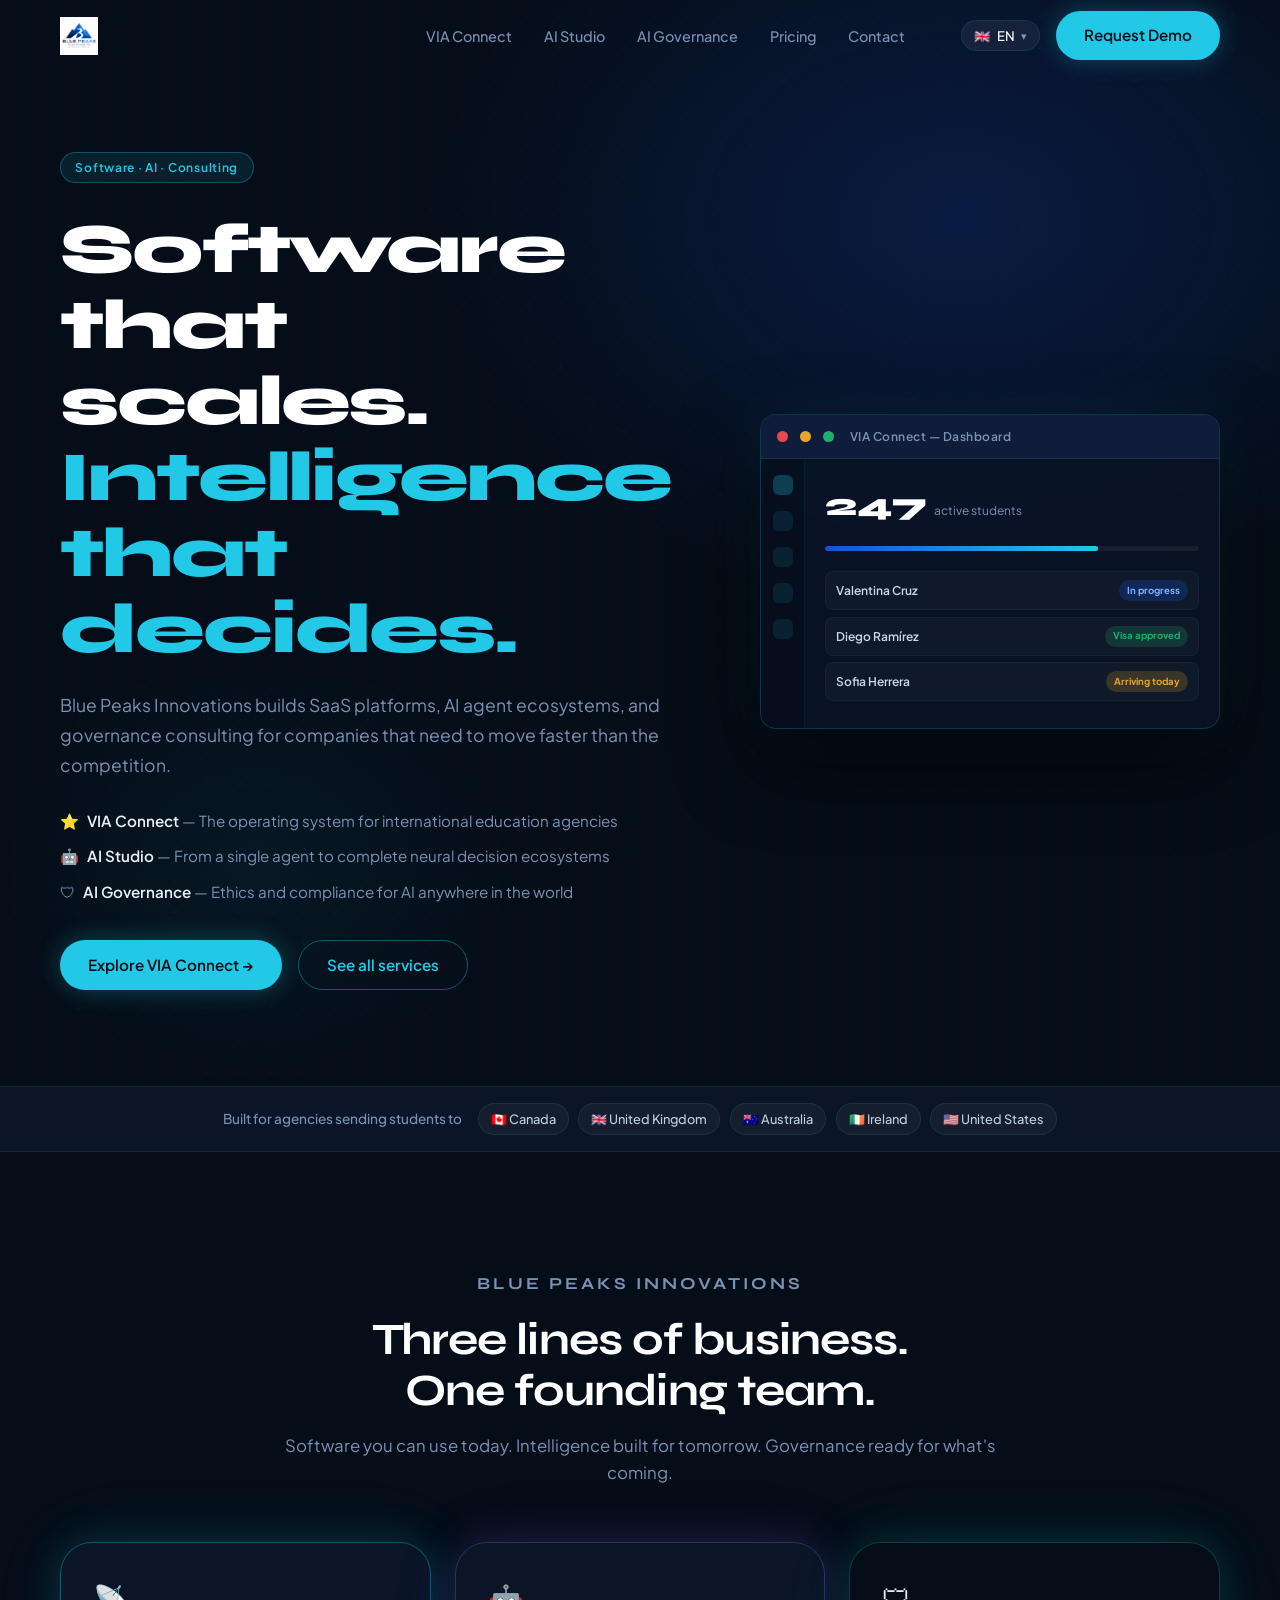
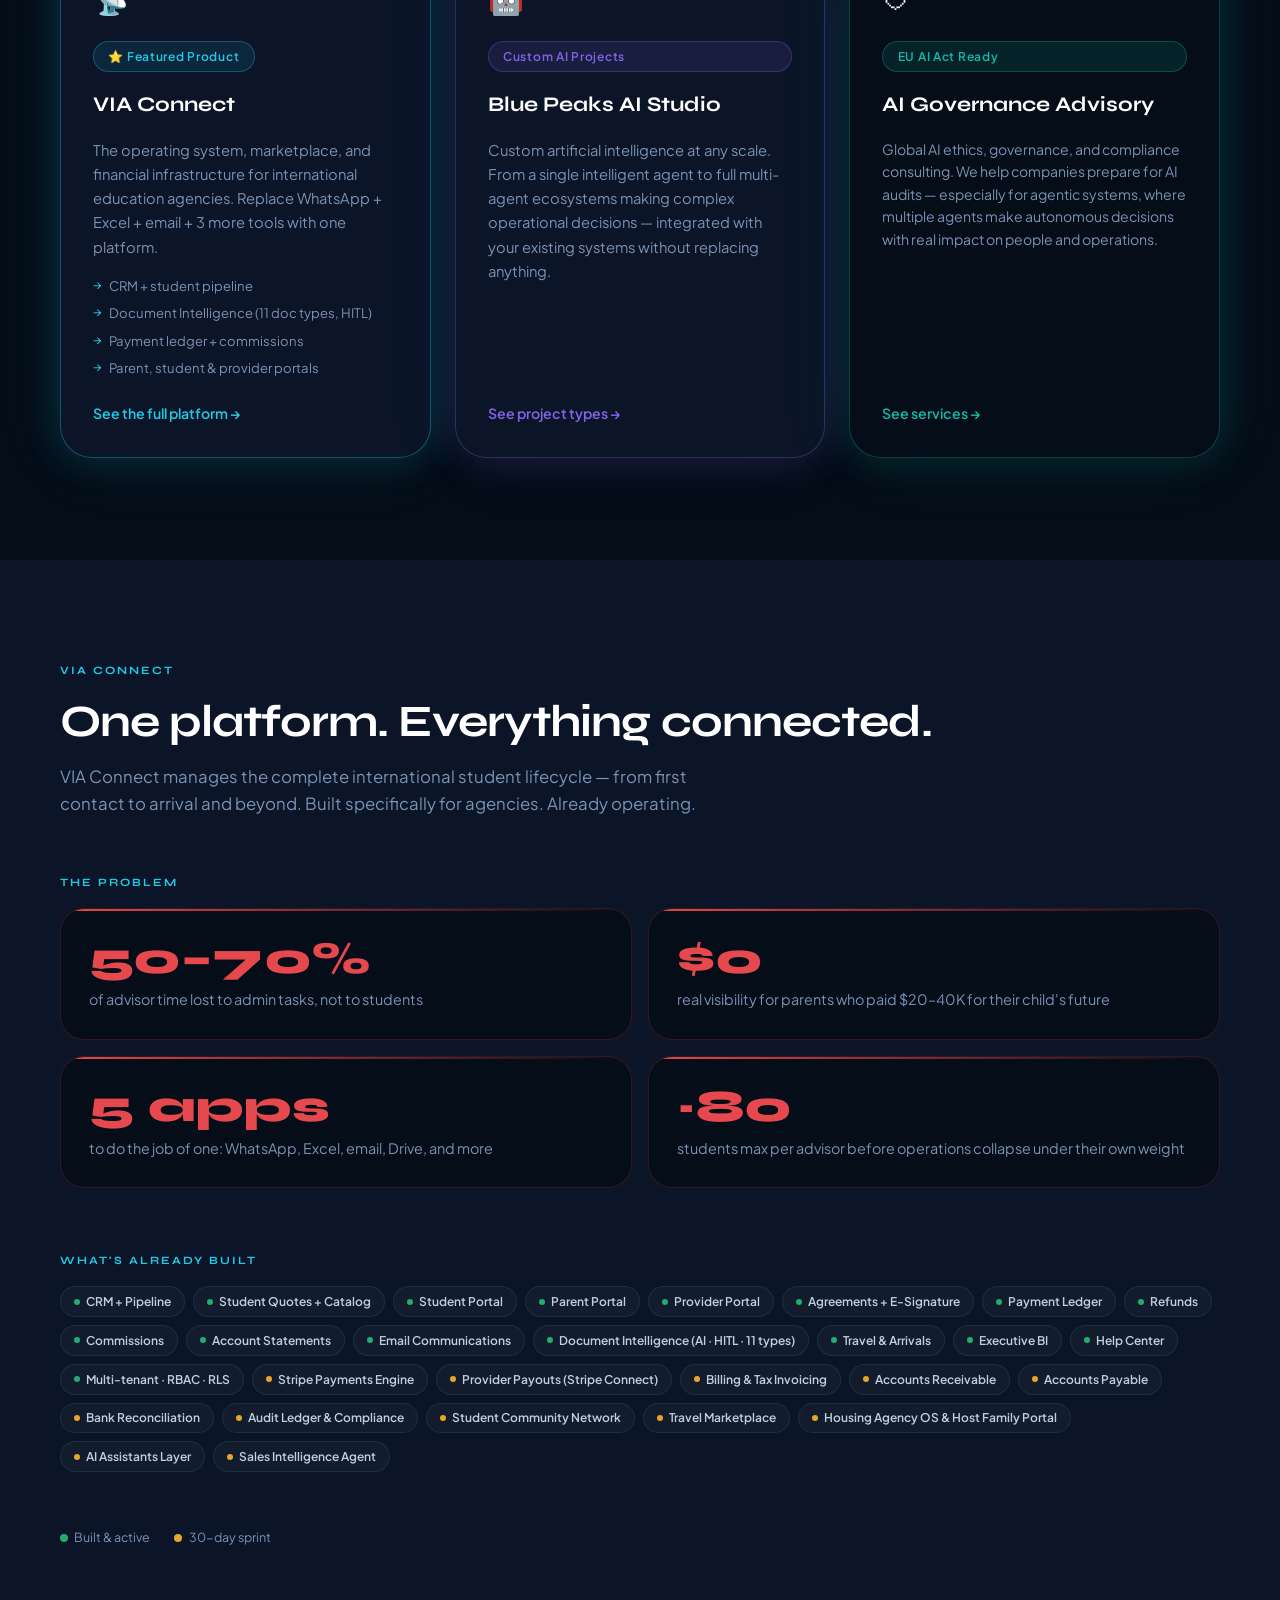
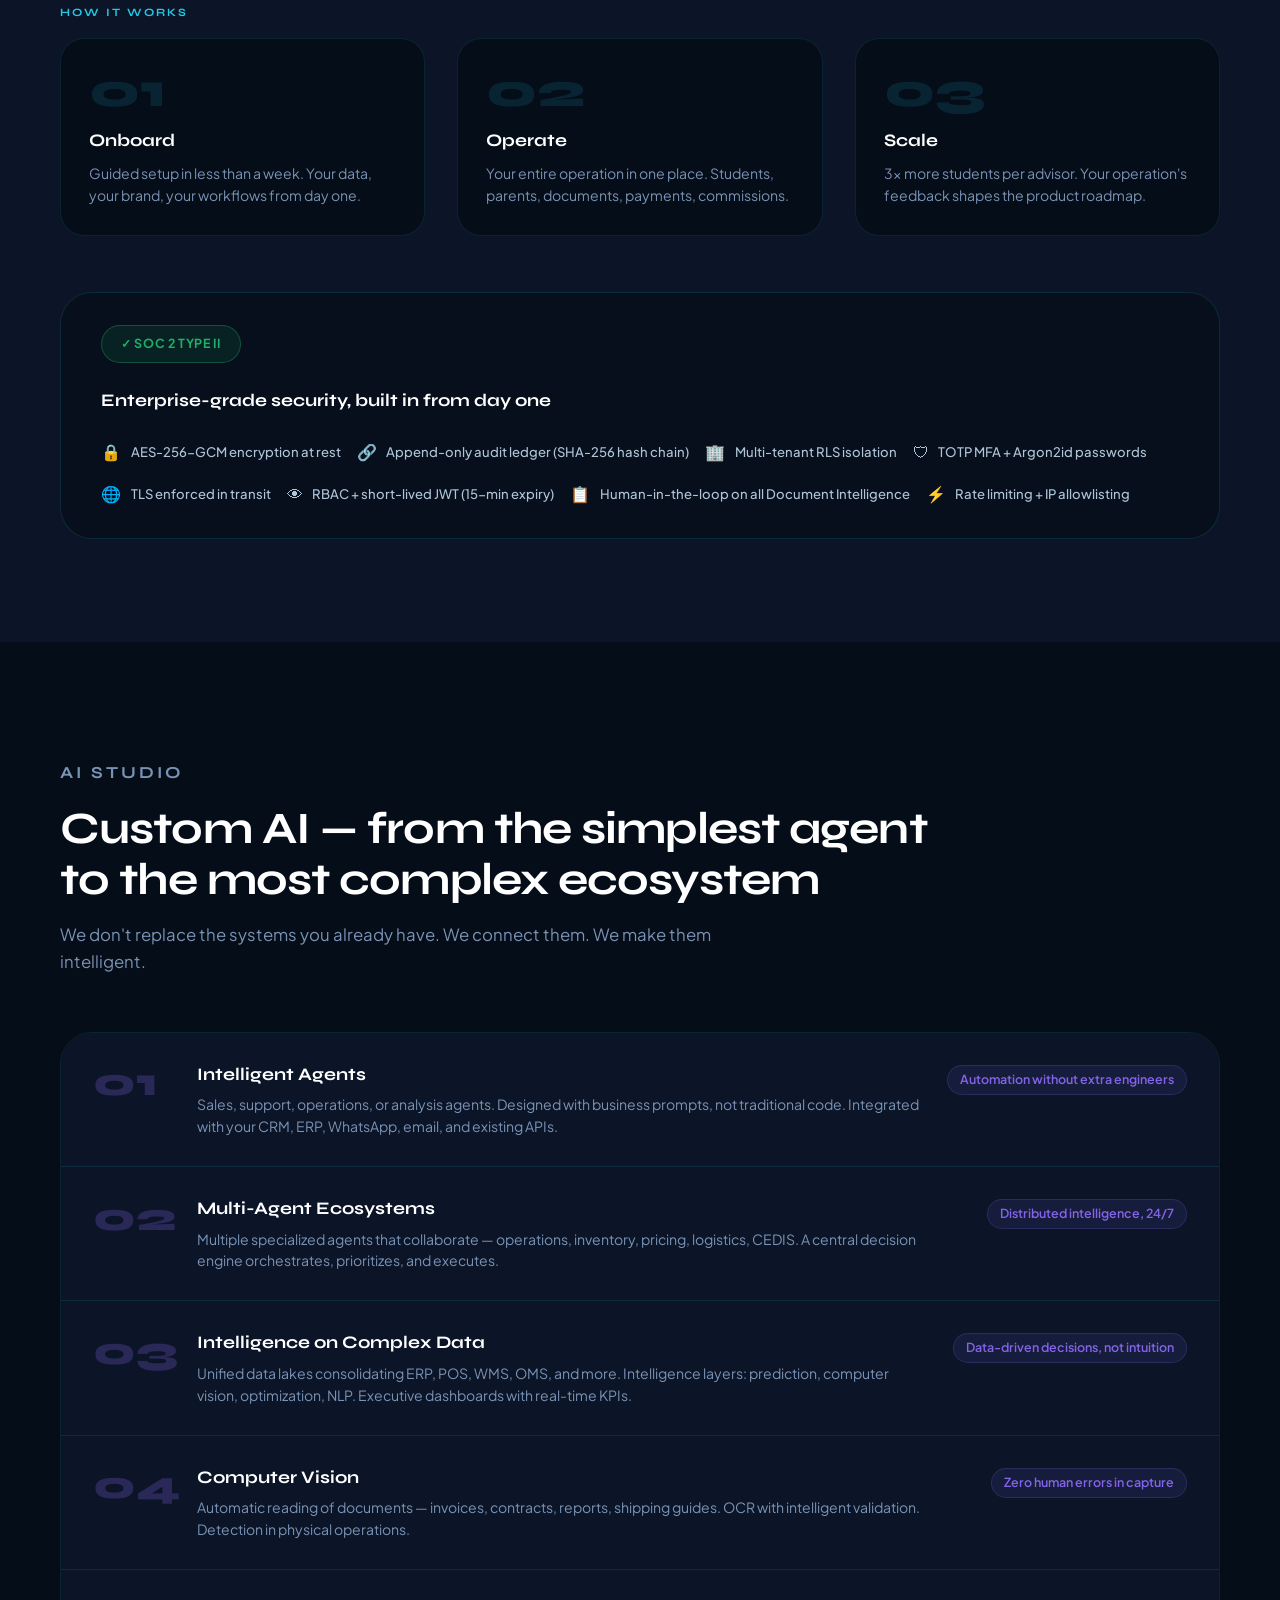
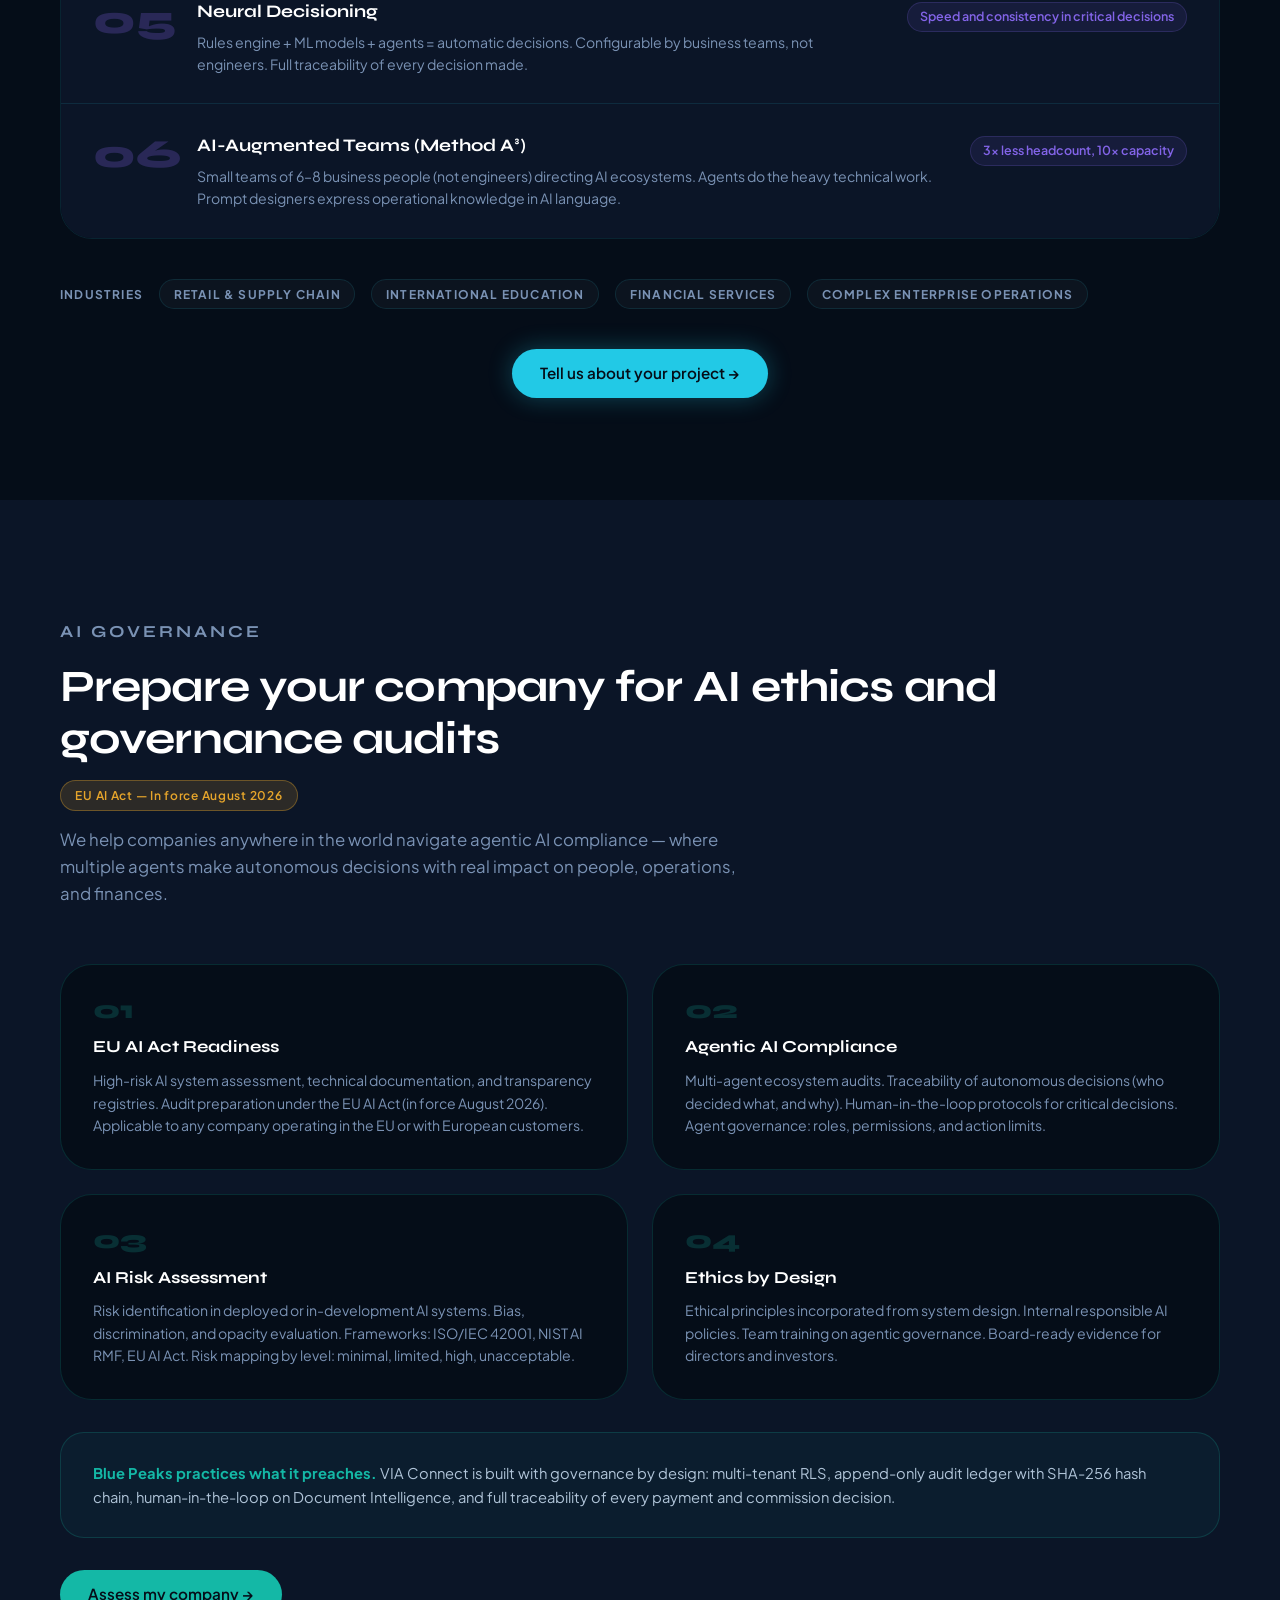
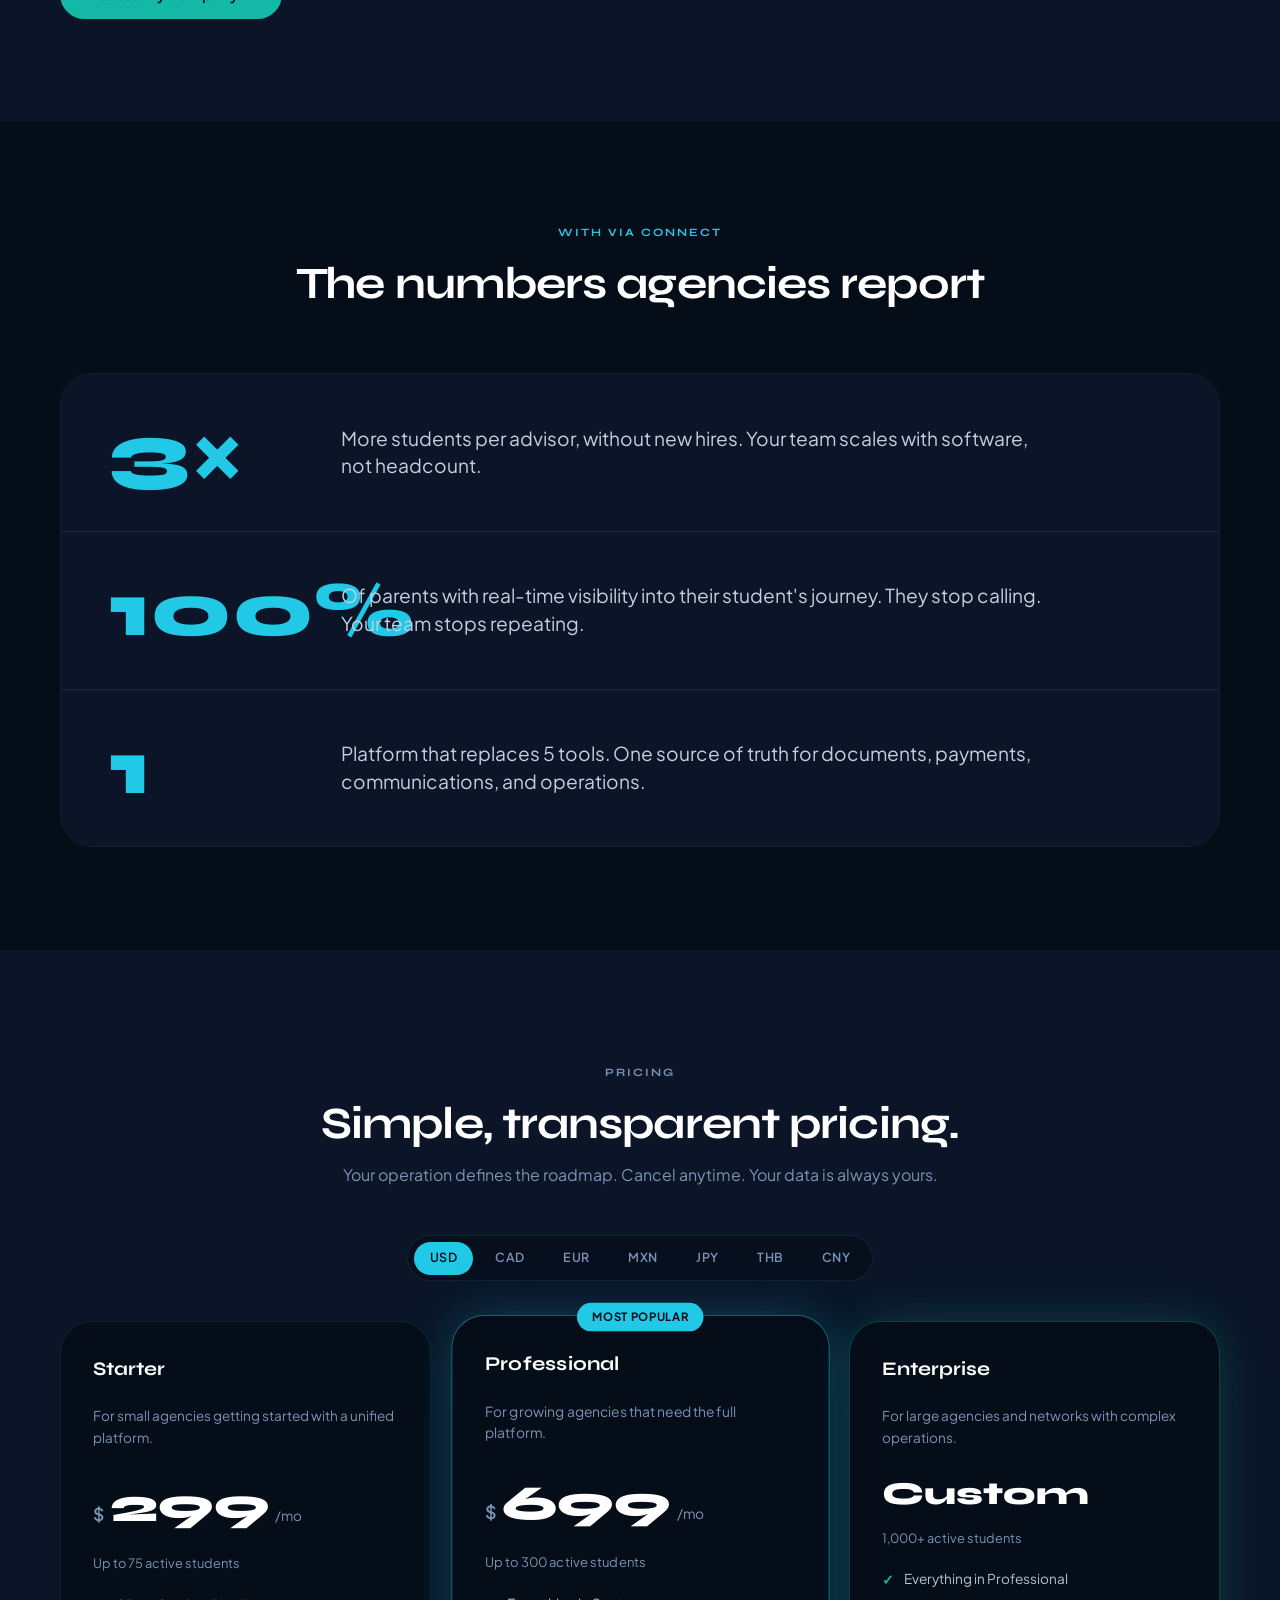
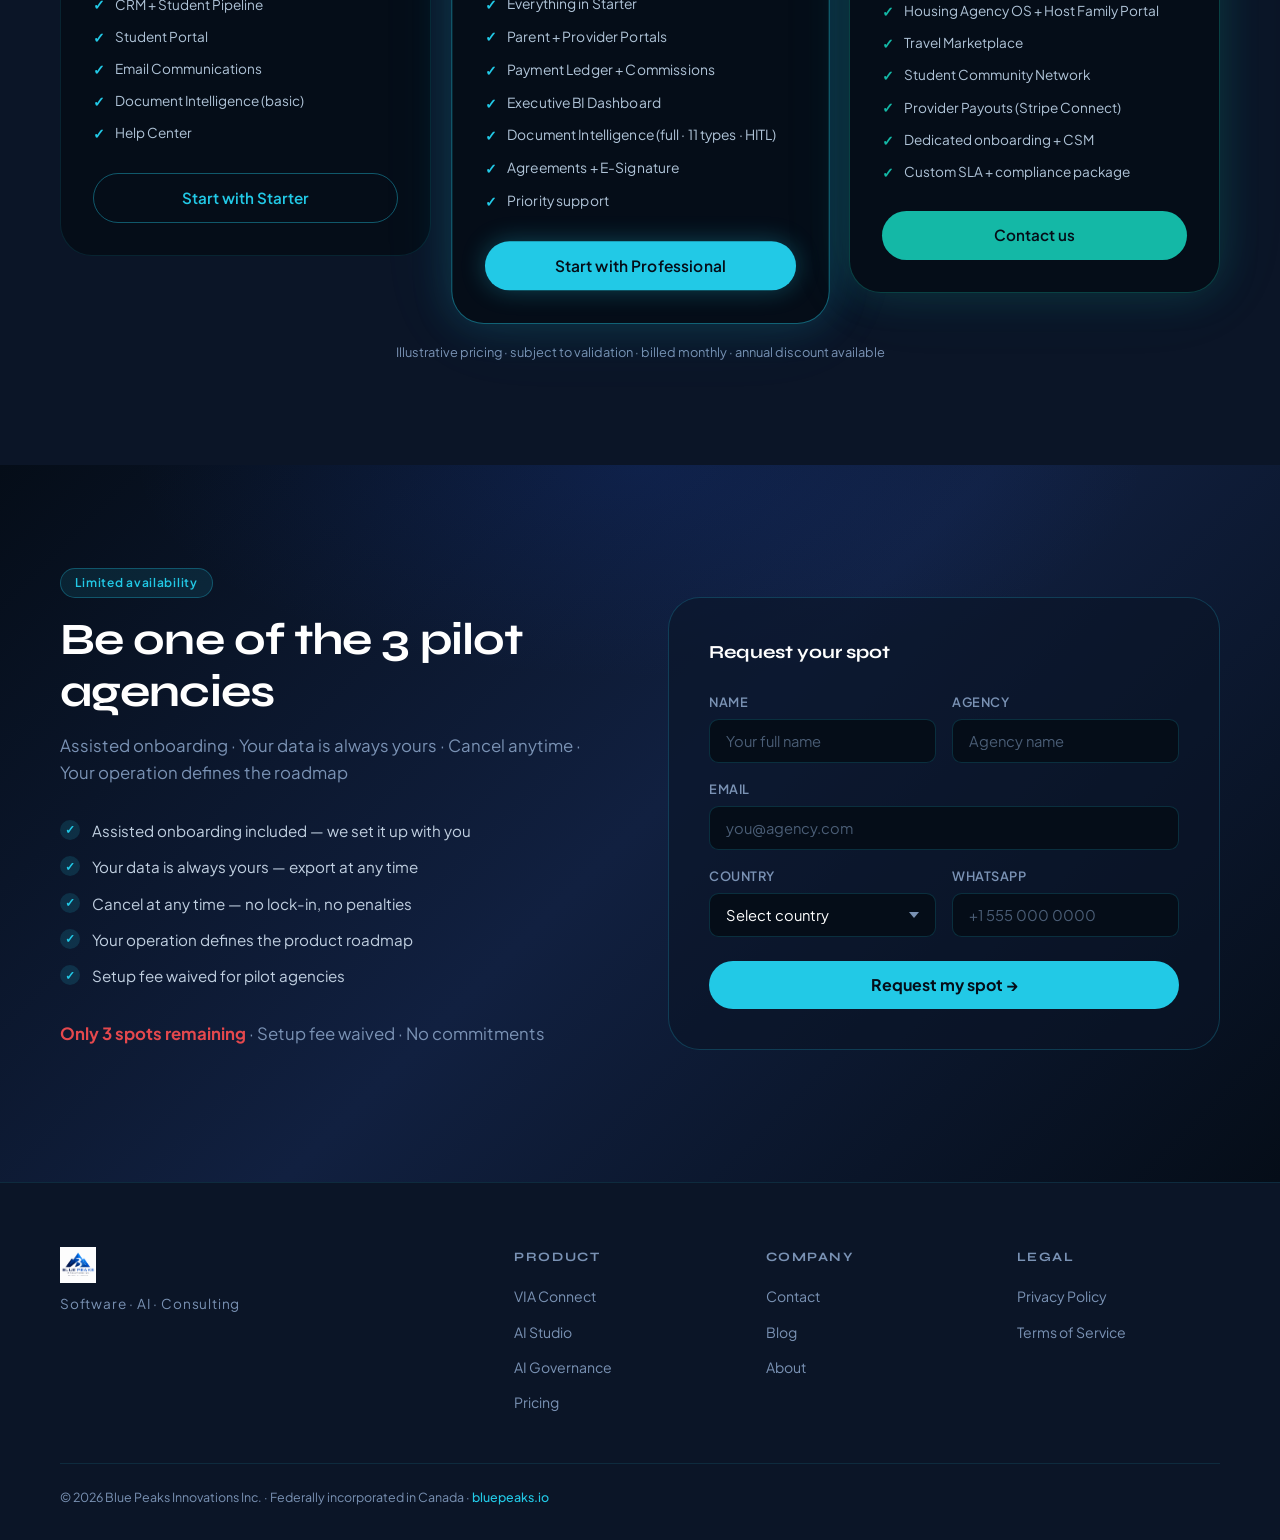
==== index.html @ a5d09db1 "feat: initial landing page — Blue Peaks Innovations - Full landing page (EN/ES/FR/DE/ZH/JA/TH) with " ====
<!DOCTYPE html>
<html lang="en" data-lang="en">
<head>
<meta charset="UTF-8">
<meta name="viewport" content="width=device-width,initial-scale=1.0">
<title>Blue Peaks Innovations — Software · AI · Consulting</title>
<meta name="description" content="Blue Peaks Innovations builds SaaS platforms, AI agent ecosystems, and governance consulting. VIA Connect: the operating system for international education agencies.">
<link rel="icon" type="image/x-icon" href="./assets/favicon.ico">
<link rel="icon" type="image/png" sizes="32x32" href="./assets/favicon.ico">
<link rel="preconnect" href="https://fonts.googleapis.com">
<link rel="preconnect" href="https://fonts.gstatic.com" crossorigin>
<link href="https://fonts.googleapis.com/css2?family=Syne:wght@600;700;800&family=Plus+Jakarta+Sans:wght@400;500;600&family=Noto+Sans+SC:wght@400;500&family=Noto+Sans+JP:wght@400;500&family=Noto+Sans+Thai:wght@400;500&display=swap" rel="stylesheet">
<style>
/* ── RESET ──────────────────────────────────────────── */
*,*::before,*::after{box-sizing:border-box;margin:0;padding:0}
html{scroll-behavior:smooth;font-size:16px}
body{font-family:'Plus Jakarta Sans',sans-serif;background:#050D18;color:#e8eef5;line-height:1.6;overflow-x:hidden}
img{max-width:100%;display:block}
a{text-decoration:none;color:inherit}
ul{list-style:none}
button{cursor:pointer;font-family:inherit;border:none;background:none}

/* ── TOKENS ─────────────────────────────────────────── */
:root{
  --bg-deep:#050D18;--bg-card:#0B1527;--bg-alt:#112040;
  --blue-brand:#1B4FD8;--blue-light:#2563EB;
  --cyan:#22C9E6;--teal:#14B8A6;--green:#1FAE6B;
  --amber:#E6A52B;--coral:#E5484D;--purple:#8364E8;
  --white:#FFFFFF;--text-dim:#7A92B4;
  --border:rgba(34,201,230,.12);--border-m:rgba(34,201,230,.22);
  --border-s:rgba(34,201,230,.45);
  --glow-cyan:0 0 40px rgba(34,201,230,.18),0 0 80px rgba(34,201,230,.07);
  --glow-purple:0 0 40px rgba(131,100,232,.18),0 0 80px rgba(131,100,232,.07);
  --glow-teal:0 0 40px rgba(20,184,166,.18),0 0 80px rgba(20,184,166,.07);
  --radius:1rem;--radius-lg:1.5rem;--radius-xl:2rem;--radius-full:9999px;
  --f-display:'Syne',sans-serif;--f-body:'Plus Jakarta Sans',sans-serif;
  --ease:cubic-bezier(.16,1,.3,1);
  --nav-h:72px;
}
[data-lang="zh"]{--f-display:'Noto Sans SC',sans-serif;--f-body:'Noto Sans SC',sans-serif}
[data-lang="ja"]{--f-display:'Noto Sans JP',sans-serif;--f-body:'Noto Sans JP',sans-serif}
[data-lang="th"]{--f-display:'Noto Sans Thai',sans-serif;--f-body:'Noto Sans Thai',sans-serif}

/* ── UTILITIES ──────────────────────────────────────── */
.container{max-width:1240px;margin:0 auto;padding:0 clamp(1.25rem,4vw,2.5rem)}
.section{padding:clamp(5rem,8vw,8rem) 0}
.section-label{font-family:var(--f-display);font-size:.7rem;font-weight:700;letter-spacing:.18em;text-transform:uppercase;color:var(--cyan);margin-bottom:1rem}
.badge{display:inline-flex;align-items:center;gap:.4rem;padding:.3rem .9rem;border-radius:var(--radius-full);font-size:.75rem;font-weight:600;letter-spacing:.06em}
.badge-cyan{background:rgba(34,201,230,.1);border:1px solid rgba(34,201,230,.3);color:var(--cyan)}
.badge-amber{background:rgba(230,165,43,.15);border:1px solid rgba(230,165,43,.35);color:var(--amber)}
.badge-green{background:rgba(31,174,107,.12);border:1px solid rgba(31,174,107,.3);color:var(--green);font-size:.65rem;padding:.2rem .6rem}
.badge-purple{background:rgba(131,100,232,.12);border:1px solid rgba(131,100,232,.3);color:var(--purple)}
.badge-teal{background:rgba(20,184,166,.12);border:1px solid rgba(20,184,166,.3);color:var(--teal)}
.h1{font-family:var(--f-display);font-size:clamp(2.8rem,5.5vw,5rem);font-weight:800;line-height:1.08;letter-spacing:-.03em;color:#fff}
.h2{font-family:var(--f-display);font-size:clamp(2rem,3.5vw,3rem);font-weight:700;line-height:1.15;letter-spacing:-.02em;color:#fff}
.h3{font-family:var(--f-display);font-size:clamp(1.25rem,2vw,1.6rem);font-weight:700;line-height:1.25;color:#fff}
.text-cyan{color:var(--cyan)}
.text-dim{color:var(--text-dim)}
.animate-in{opacity:0;transform:translateY(24px);transition:opacity .6s var(--ease),transform .6s var(--ease)}
.animate-in.visible{opacity:1;transform:none}

/* ── BUTTONS ─────────────────────────────────────────── */
.btn{display:inline-flex;align-items:center;gap:.5rem;padding:.75rem 1.75rem;border-radius:var(--radius-full);font-weight:600;font-size:.95rem;transition:all .2s var(--ease)}
.btn-primary{background:var(--cyan);color:#050D18;box-shadow:0 0 24px rgba(34,201,230,.3)}
.btn-primary:hover{background:#3dd4eb;transform:translateY(-1px);box-shadow:0 0 36px rgba(34,201,230,.5)}
.btn-ghost{border:1.5px solid rgba(34,201,230,.4);color:var(--cyan)}
.btn-ghost:hover{background:rgba(34,201,230,.08);border-color:rgba(34,201,230,.7)}
.btn-teal{background:var(--teal);color:#050D18}
.btn-teal:hover{background:#1cd6c2;transform:translateY(-1px)}

/* ── NAV ─────────────────────────────────────────────── */
.nav{position:fixed;top:0;left:0;right:0;z-index:100;height:var(--nav-h);display:flex;align-items:center;transition:background .3s,backdrop-filter .3s,border-color .3s;border-bottom:1px solid transparent}
.nav.scrolled{background:rgba(5,13,24,.92);backdrop-filter:blur(16px);-webkit-backdrop-filter:blur(16px);border-color:var(--border)}
.nav-inner{max-width:1240px;margin:0 auto;padding:0 clamp(1.25rem,4vw,2.5rem);width:100%;display:flex;align-items:center;gap:2rem}
.nav-logo{flex-shrink:0}
.nav-logo img{height:38px;width:auto}
.nav-links{display:flex;align-items:center;gap:2rem;margin-left:auto}
.nav-links a{font-size:.9rem;font-weight:500;color:var(--text-dim);transition:color .15s}
.nav-links a:hover{color:#fff}
.nav-right{display:flex;align-items:center;gap:1rem;margin-left:1.5rem}
/* Language selector */
.lang-selector{position:relative}
.lang-btn{display:flex;align-items:center;gap:.4rem;padding:.4rem .75rem;border-radius:var(--radius-full);background:rgba(255,255,255,.06);border:1px solid var(--border);font-size:.82rem;font-weight:500;color:#fff;cursor:pointer;transition:background .15s}
.lang-btn:hover{background:rgba(255,255,255,.1)}
.lang-dropdown{position:absolute;top:calc(100% + .5rem);right:0;background:#0B1527;border:1px solid var(--border-m);border-radius:var(--radius);padding:.4rem;min-width:140px;display:none;box-shadow:0 16px 40px rgba(0,0,0,.5)}
.lang-dropdown.open{display:block}
.lang-option{display:flex;align-items:center;gap:.5rem;padding:.5rem .75rem;border-radius:.5rem;font-size:.85rem;cursor:pointer;transition:background .15s;white-space:nowrap}
.lang-option:hover,.lang-option.active{background:rgba(34,201,230,.1);color:var(--cyan)}
/* Mobile nav */
.nav-hamburger{display:none;flex-direction:column;gap:5px;padding:.5rem;cursor:pointer}
.nav-hamburger span{display:block;width:22px;height:2px;background:#fff;border-radius:2px;transition:all .25s}
.nav-mobile{display:none;position:fixed;top:var(--nav-h);left:0;right:0;background:rgba(5,13,24,.97);backdrop-filter:blur(20px);border-bottom:1px solid var(--border);padding:1.5rem;flex-direction:column;gap:1rem;z-index:99}
.nav-mobile.open{display:flex}
.nav-mobile a{padding:.75rem 0;border-bottom:1px solid var(--border);font-size:1rem;color:var(--text-dim)}
@media(max-width:900px){.nav-links{display:none}.nav-hamburger{display:flex}}

/* ── HERO ─────────────────────────────────────────────── */
.hero{min-height:100vh;padding-top:var(--nav-h);display:flex;align-items:center;position:relative;overflow:hidden}
.hero-bg{position:absolute;inset:0;background:
  radial-gradient(ellipse 70% 60% at 75% 20%, rgba(27,79,216,.22) 0%, transparent 60%),
  radial-gradient(ellipse 40% 40% at 20% 80%, rgba(34,201,230,.06) 0%, transparent 50%),
  radial-gradient(ellipse 60% 50% at 50% 50%, rgba(5,13,24,0) 0%, #050D18 70%);
background-color:#050D18}
.hero-dots{position:absolute;inset:0;background-image:radial-gradient(circle,rgba(34,201,230,.07) 1px,transparent 1px);background-size:32px 32px;pointer-events:none}
.hero-inner{position:relative;display:grid;grid-template-columns:55fr 45fr;gap:4rem;align-items:center;padding:5rem 0 6rem}
.hero-content{display:flex;flex-direction:column;gap:1.5rem}
.hero-badge{margin-bottom:.25rem}
.hero-headline{display:flex;flex-direction:column}
.hero-headline span{display:block}
.hero-headline .accent{color:var(--cyan)}
.hero-sub{font-size:1.1rem;line-height:1.7;color:var(--text-dim);max-width:54ch}
.hero-bullets{display:flex;flex-direction:column;gap:.7rem;padding:.25rem 0}
.hero-bullet{font-size:.95rem;color:var(--text-dim);display:flex;align-items:flex-start;gap:.5rem}
.hero-bullet strong{color:#e8eef5;font-weight:600}
.hero-ctas{display:flex;gap:1rem;flex-wrap:wrap;padding-top:.5rem}
/* Mockup */
.hero-mockup{display:flex;justify-content:flex-end;align-items:center}
.mockup-window{width:100%;max-width:460px;background:rgba(11,21,39,.75);backdrop-filter:blur(12px);-webkit-backdrop-filter:blur(12px);border:1px solid rgba(34,201,230,.2);border-radius:16px;overflow:hidden;box-shadow:0 32px 80px rgba(0,0,0,.6),0 0 60px rgba(34,201,230,.08);animation:float 5s ease-in-out infinite}
@keyframes float{0%,100%{transform:translateY(0) rotate(0deg)}50%{transform:translateY(-10px) rotate(.3deg)}}
.mockup-titlebar{display:flex;align-items:center;gap:.5rem;padding:.75rem 1rem;background:rgba(17,32,64,.8);border-bottom:1px solid rgba(34,201,230,.12)}
.mockup-dot{width:11px;height:11px;border-radius:50%;display:inline-block}
.mockup-title{font-size:.75rem;font-weight:600;color:var(--text-dim);margin-left:.5rem;letter-spacing:.04em}
.mockup-body{display:flex;min-height:260px}
.mockup-sidebar{width:44px;background:rgba(5,13,24,.5);border-right:1px solid rgba(34,201,230,.08);display:flex;flex-direction:column;align-items:center;gap:1rem;padding:1rem 0}
.mockup-icon{width:20px;height:20px;border-radius:6px;background:rgba(34,201,230,.1)}
.mockup-icon.active{background:rgba(34,201,230,.25)}
.mockup-content{flex:1;padding:1.25rem}
.mockup-stat-row{display:flex;align-items:baseline;gap:.4rem;margin-bottom:1rem}
.mockup-stat-num{font-family:var(--f-display);font-size:2rem;font-weight:800;color:#fff}
.mockup-stat-lbl{font-size:.75rem;color:var(--text-dim)}
.mockup-bar-wrap{background:rgba(255,255,255,.06);border-radius:4px;height:5px;margin-bottom:1.25rem;overflow:hidden}
.mockup-bar-fill{height:100%;width:73%;background:linear-gradient(90deg,var(--blue-brand),var(--cyan));border-radius:4px}
.mockup-row{display:flex;align-items:center;justify-content:space-between;padding:.5rem .6rem;border-radius:.5rem;margin-bottom:.4rem;background:rgba(255,255,255,.03);border:1px solid rgba(34,201,230,.06)}
.mockup-name{font-size:.75rem;font-weight:600;color:#c8d8ea}
.mockup-badge{font-size:.6rem;font-weight:700;padding:.18rem .5rem;border-radius:999px}
.mockup-badge.proceso{background:rgba(27,79,216,.25);color:#7db4ff}
.mockup-badge.visa{background:rgba(31,174,107,.2);color:#1FAE6B}
.mockup-badge.llega{background:rgba(230,165,43,.2);color:var(--amber)}
@media(max-width:900px){.hero-inner{grid-template-columns:1fr;gap:3rem}.hero-mockup{justify-content:center}.mockup-window{max-width:360px}}

/* ── TRUST BAR ───────────────────────────────────────── */
.trust-bar{background:#0B1527;border-top:1px solid var(--border);border-bottom:1px solid var(--border);padding:1rem 0}
.trust-inner{display:flex;align-items:center;justify-content:center;flex-wrap:wrap;gap:1rem}
.trust-text{font-size:.85rem;color:var(--text-dim);font-weight:500}
.trust-chips{display:flex;gap:.6rem;flex-wrap:wrap}
.trust-chip{display:flex;align-items:center;gap:.35rem;padding:.3rem .75rem;border-radius:var(--radius-full);background:rgba(255,255,255,.04);border:1px solid var(--border);font-size:.8rem;font-weight:500;color:#c0cfe0}

/* ── SERVICES (3 LINES) ───────────────────────────────── */
.services-section{background:#050D18}
.services-top{text-align:center;max-width:60ch;margin:0 auto 3.5rem}
.services-top p{color:var(--text-dim);margin-top:1rem;font-size:1.05rem}
.services-grid{display:grid;grid-template-columns:repeat(3,1fr);gap:1.5rem;align-items:stretch}
.svc-card{background:#0B1527;border-radius:var(--radius-xl);padding:2rem;display:flex;flex-direction:column;gap:1rem;transition:transform .25s var(--ease),box-shadow .25s var(--ease)}
.svc-card:hover{transform:translateY(-4px)}
.svc-card.featured{border:1px solid rgba(34,201,230,.35);box-shadow:var(--glow-cyan)}
.svc-card.featured:hover{box-shadow:var(--glow-cyan),0 24px 48px rgba(0,0,0,.4)}
.svc-card.studio-card{border:1px solid rgba(131,100,232,.3);box-shadow:var(--glow-purple)}
.svc-card.gov-card{border:1px solid rgba(20,184,166,.3);box-shadow:var(--glow-teal)}
.svc-icon{font-size:1.8rem;margin-bottom:.25rem}
.svc-title{font-family:var(--f-display);font-size:1.3rem;font-weight:700;color:#fff}
.svc-desc{font-size:.92rem;color:var(--text-dim);line-height:1.65;flex:1}
.svc-card ul{display:flex;flex-direction:column;gap:.4rem}
.svc-card ul li{font-size:.82rem;color:var(--text-dim);padding-left:1rem;position:relative}
.svc-card ul li::before{content:'→';position:absolute;left:0;color:var(--cyan);font-size:.75rem}
.svc-link{font-size:.88rem;font-weight:600;color:var(--cyan);display:flex;align-items:center;gap:.35rem;margin-top:.5rem;transition:gap .15s}
.svc-link:hover{gap:.6rem}
.studio-card .svc-link{color:var(--purple)}
.gov-card .svc-link{color:var(--teal)}
@media(max-width:900px){.services-grid{grid-template-columns:1fr}}

/* ── VIA CONNECT ─────────────────────────────────────── */
.via-section{background:#0B1527}
.via-header{margin-bottom:3.5rem}
.problem-grid{display:grid;grid-template-columns:repeat(2,1fr);gap:1rem;margin-bottom:4rem}
.prob-card{padding:1.75rem;border-radius:var(--radius-lg);background:#050D18;border:1px solid rgba(229,72,77,.2);position:relative;overflow:hidden}
.prob-card::before{content:'';position:absolute;top:0;left:0;right:0;height:2px;background:linear-gradient(90deg,var(--coral),transparent)}
.prob-num{font-family:var(--f-display);font-size:2.8rem;font-weight:800;color:var(--coral);line-height:1;margin-bottom:.5rem}
.prob-desc{font-size:.9rem;color:var(--text-dim);line-height:1.5}
.solution-label{font-family:var(--f-display);font-size:.7rem;font-weight:700;letter-spacing:.18em;text-transform:uppercase;color:var(--cyan);margin-bottom:1rem}
.modules-grid{display:flex;flex-wrap:wrap;gap:.5rem;margin-bottom:3.5rem}
.module-chip{display:inline-flex;align-items:center;gap:.4rem;padding:.3rem .8rem;border-radius:var(--radius-full);font-size:.75rem;font-weight:600;border:1px solid var(--border);background:rgba(255,255,255,.03);color:#c0cfe0;white-space:nowrap}
.module-chip .chip-dot{width:6px;height:6px;border-radius:50%;flex-shrink:0}
.chip-built .chip-dot{background:var(--green)}
.chip-sprint .chip-dot{background:var(--amber)}
.steps-row{display:grid;grid-template-columns:repeat(3,1fr);gap:2rem;margin-bottom:3.5rem}
.step{padding:1.75rem;border-radius:var(--radius-lg);background:#050D18;border:1px solid var(--border);position:relative}
.step-num{font-family:var(--f-display);font-size:3rem;font-weight:800;color:rgba(34,201,230,.12);line-height:1;margin-bottom:.75rem}
.step-title{font-family:var(--f-display);font-size:1.1rem;font-weight:700;color:#fff;margin-bottom:.5rem}
.step-desc{font-size:.88rem;color:var(--text-dim);line-height:1.55}
/* SOC2 strip */
.security-strip{background:rgba(5,13,24,.7);border:1px solid rgba(34,201,230,.15);border-radius:var(--radius-xl);padding:2rem 2.5rem;margin-top:1rem}
.security-strip h3{font-family:var(--f-display);font-size:1.1rem;font-weight:700;color:#fff;margin-bottom:1.5rem}
.security-features{display:flex;flex-wrap:wrap;gap:1rem}
.sec-feat{display:flex;align-items:center;gap:.6rem;font-size:.82rem;font-weight:500;color:#b0c4d8}
.sec-feat .sec-icon{font-size:1rem}
.soc2-badge{display:inline-flex;align-items:center;gap:.5rem;padding:.5rem 1.2rem;border-radius:var(--radius-full);background:rgba(31,174,107,.12);border:1px solid rgba(31,174,107,.35);font-size:.78rem;font-weight:700;color:var(--green);letter-spacing:.05em;margin-bottom:1.5rem}
@media(max-width:768px){.problem-grid{grid-template-columns:1fr}.steps-row{grid-template-columns:1fr}.security-features{flex-direction:column}}

/* ── AI STUDIO ───────────────────────────────────────── */
.studio-section{background:#050D18}
.studio-header{margin-bottom:3.5rem}
.studio-header p{color:var(--text-dim);margin-top:1rem;font-size:1.05rem;max-width:58ch}
.studio-list{display:flex;flex-direction:column;gap:0;border-radius:var(--radius-xl);overflow:hidden;border:1px solid var(--border)}
.studio-item{display:grid;grid-template-columns:80px 1fr auto;align-items:start;gap:1.5rem;padding:1.75rem 2rem;border-bottom:1px solid var(--border);background:#0B1527;transition:background .2s}
.studio-item:last-child{border-bottom:none}
.studio-item:hover{background:#112040}
.studio-idx{font-family:var(--f-display);font-size:2.5rem;font-weight:800;color:rgba(131,100,232,.25);line-height:1;padding-top:.1rem}
.studio-body{}
.studio-name{font-family:var(--f-display);font-size:1.1rem;font-weight:700;color:#fff;margin-bottom:.35rem}
.studio-desc{font-size:.88rem;color:var(--text-dim);line-height:1.55}
.studio-outcome{font-size:.78rem;font-weight:600;color:var(--purple);background:rgba(131,100,232,.1);border:1px solid rgba(131,100,232,.2);padding:.25rem .75rem;border-radius:var(--radius-full);white-space:nowrap;align-self:flex-start;margin-top:.25rem}
.industries-strip{margin-top:2.5rem;display:flex;align-items:center;flex-wrap:wrap;gap:1rem}
.industries-strip span{font-size:.75rem;font-weight:700;letter-spacing:.1em;text-transform:uppercase;color:var(--text-dim)}
.ind-tag{padding:.3rem .85rem;border-radius:var(--radius-full);font-size:.78rem;border:1px solid var(--border);background:rgba(255,255,255,.03);color:#b0c4d8}
.studio-cta{margin-top:2.5rem;text-align:center}
@media(max-width:768px){.studio-item{grid-template-columns:50px 1fr;gap:1rem}.studio-outcome{display:none}}

/* ── AI GOVERNANCE ───────────────────────────────────── */
.gov-section{background:#0B1527}
.gov-header{margin-bottom:3.5rem}
.gov-header p{color:var(--text-dim);margin-top:1rem;font-size:1.05rem;max-width:58ch}
.gov-grid{display:grid;grid-template-columns:repeat(2,1fr);gap:1.5rem;margin-bottom:2rem}
.gov-card{padding:2rem;border-radius:var(--radius-xl);background:#050D18;border:1px solid rgba(20,184,166,.18);transition:border-color .2s,transform .25s var(--ease)}
.gov-card:hover{border-color:rgba(20,184,166,.4);transform:translateY(-3px)}
.gov-card-num{font-family:var(--f-display);font-size:1.6rem;font-weight:800;color:rgba(20,184,166,.2);margin-bottom:.75rem;line-height:1}
.gov-card h3{font-family:var(--f-display);font-size:1.05rem;font-weight:700;color:#fff;margin-bottom:.5rem}
.gov-card p{font-size:.88rem;color:var(--text-dim);line-height:1.6}
.gov-differentiator{padding:1.75rem 2rem;border-radius:var(--radius-lg);background:rgba(20,184,166,.05);border:1px solid rgba(20,184,166,.2);margin-bottom:2rem}
.gov-differentiator p{font-size:.92rem;color:#b0c4d8;line-height:1.65}
.gov-differentiator strong{color:var(--teal)}
.gov-cta{display:flex;justify-content:flex-start}
@media(max-width:768px){.gov-grid{grid-template-columns:1fr}}

/* ── METRICS (editorial) ─────────────────────────────── */
.metrics-section{background:#050D18;padding:clamp(5rem,8vw,8rem) 0}
.metrics-header{text-align:center;margin-bottom:4rem}
.metrics-strip{border-radius:var(--radius-xl);overflow:hidden;border:1px solid var(--border)}
.metric-row{display:grid;grid-template-columns:200px 1fr;align-items:center;gap:2rem;padding:2.5rem 3rem;border-bottom:1px solid var(--border);background:#0B1527;transition:background .2s}
.metric-row:last-child{border-bottom:none}
.metric-row:hover{background:#112040}
.metric-num{font-family:var(--f-display);font-size:clamp(3rem,6vw,5.5rem);font-weight:800;line-height:1;color:var(--cyan);white-space:nowrap}
.metric-text{font-size:clamp(.95rem,1.5vw,1.2rem);color:#c0cfe0;line-height:1.45;max-width:50ch}
@media(max-width:640px){.metric-row{grid-template-columns:1fr;gap:.75rem;padding:2rem 1.5rem}.metric-num{font-size:3.5rem}}

/* ── PRICING ─────────────────────────────────────────── */
.pricing-section{background:#0B1527}
.pricing-header{text-align:center;margin-bottom:3rem}
.pricing-header p{color:var(--text-dim);margin-top:.75rem}
.currency-tabs{display:flex;gap:.4rem;flex-wrap:wrap;justify-content:center;margin-bottom:2.5rem;background:rgba(5,13,24,.6);border:1px solid var(--border);border-radius:var(--radius-full);padding:.35rem;width:fit-content;margin-left:auto;margin-right:auto}
.currency-tab{padding:.4rem 1rem;border-radius:var(--radius-full);font-size:.78rem;font-weight:600;letter-spacing:.04em;cursor:pointer;transition:all .15s;color:var(--text-dim)}
.currency-tab.active{background:var(--cyan);color:#050D18}
.pricing-grid{display:grid;grid-template-columns:repeat(3,1fr);gap:1.5rem;align-items:start}
.plan-card{padding:2rem;border-radius:var(--radius-xl);background:#050D18;border:1px solid var(--border);display:flex;flex-direction:column;gap:1.25rem;position:relative}
.plan-card.popular{border-color:rgba(34,201,230,.45);box-shadow:var(--glow-cyan);transform:scale(1.02)}
.plan-card.enterprise-card{border-color:rgba(20,184,166,.3);box-shadow:var(--glow-teal)}
.popular-badge{position:absolute;top:-13px;left:50%;transform:translateX(-50%);background:var(--cyan);color:#050D18;font-size:.7rem;font-weight:700;padding:.3rem .9rem;border-radius:var(--radius-full);white-space:nowrap;letter-spacing:.05em}
.plan-name{font-family:var(--f-display);font-size:1.2rem;font-weight:700;color:#fff}
.plan-desc{font-size:.85rem;color:var(--text-dim)}
.plan-price{display:flex;align-items:baseline;gap:.35rem}
.plan-price .amount{font-family:var(--f-display);font-size:3rem;font-weight:800;color:#fff;transition:all .3s}
.plan-price .currency{font-size:1.1rem;font-weight:600;color:var(--text-dim);margin-bottom:.25rem}
.plan-price .period{font-size:.85rem;color:var(--text-dim)}
.plan-threshold{font-size:.8rem;color:var(--text-dim);margin-top:-.75rem}
.plan-features{display:flex;flex-direction:column;gap:.6rem;flex:1}
.plan-feature{display:flex;align-items:flex-start;gap:.6rem;font-size:.85rem;color:#b0c4d8}
.plan-feature::before{content:'✓';color:var(--cyan);font-weight:700;flex-shrink:0;margin-top:.05rem}
.enterprise-card .plan-feature::before{color:var(--teal)}
.plan-cta{margin-top:.5rem}
.plan-cta .btn{width:100%;justify-content:center}
.pricing-note{text-align:center;margin-top:1.5rem;font-size:.8rem;color:var(--text-dim)}
@media(max-width:900px){.pricing-grid{grid-template-columns:1fr}.plan-card.popular{transform:none}}

/* ── PILOT CTA ───────────────────────────────────────── */
.pilot-section{background:linear-gradient(135deg,#050D18 0%,#112040 50%,#050D18 100%);position:relative;overflow:hidden}
.pilot-section::before{content:'';position:absolute;top:-30%;left:50%;transform:translateX(-50%);width:80%;height:60%;background:radial-gradient(ellipse,rgba(27,79,216,.15) 0%,transparent 70%);pointer-events:none}
.pilot-inner{display:grid;grid-template-columns:1fr 1fr;gap:4rem;align-items:center;position:relative}
.pilot-content h2{margin-bottom:1rem}
.pilot-content p{color:var(--text-dim);margin-bottom:2rem;font-size:1.05rem}
.pilot-checks{display:flex;flex-direction:column;gap:.75rem;margin-bottom:2rem}
.pilot-check{display:flex;align-items:flex-start;gap:.75rem;font-size:.95rem;color:#c0cfe0}
.pilot-check::before{content:'✓';width:20px;height:20px;border-radius:50%;background:rgba(34,201,230,.15);color:var(--cyan);font-weight:700;font-size:.75rem;display:flex;align-items:center;justify-content:center;flex-shrink:0;margin-top:.05rem}
.pilot-note{font-size:.8rem;color:var(--text-dim);margin-top:.75rem}
.pilot-note strong{color:var(--coral)}
.pilot-form-wrap{background:rgba(11,21,39,.6);border:1px solid var(--border-m);border-radius:var(--radius-xl);padding:2.5rem}
.pilot-form-wrap h3{font-family:var(--f-display);font-size:1.15rem;font-weight:700;color:#fff;margin-bottom:1.5rem}
.form-row{display:grid;grid-template-columns:1fr 1fr;gap:1rem}
.form-group{display:flex;flex-direction:column;gap:.4rem;margin-bottom:1rem}
.form-group label{font-size:.8rem;font-weight:600;color:var(--text-dim);letter-spacing:.04em;text-transform:uppercase}
.form-group input,.form-group select{background:#050D18;border:1px solid rgba(34,201,230,.18);border-radius:.6rem;padding:.75rem 1rem;font-size:.92rem;color:#fff;font-family:var(--f-body);outline:none;transition:border-color .15s,box-shadow .15s;-webkit-appearance:none}
.form-group input::placeholder{color:rgba(120,146,180,.6)}
.form-group select{cursor:pointer;background-image:url("data:image/svg+xml,%3Csvg width='10' height='6' xmlns='http://www.w3.org/2000/svg'%3E%3Cpath d='M0 0l5 6 5-6z' fill='%237A92B4'/%3E%3C/svg%3E");background-repeat:no-repeat;background-position:right 1rem center}
.form-group input:focus,.form-group select:focus{border-color:rgba(34,201,230,.5);box-shadow:0 0 0 3px rgba(34,201,230,.1)}
.form-submit{width:100%;padding:.85rem;border-radius:var(--radius-full);background:var(--cyan);color:#050D18;font-weight:700;font-size:1rem;transition:all .2s var(--ease);margin-top:.5rem}
.form-submit:hover{background:#3dd4eb;box-shadow:0 0 28px rgba(34,201,230,.4);transform:translateY(-1px)}
.form-success{display:none;text-align:center;padding:2rem;color:var(--green);font-weight:600;font-size:1.1rem}
@media(max-width:900px){.pilot-inner{grid-template-columns:1fr;gap:2.5rem}}

/* ── FOOTER ──────────────────────────────────────────── */
.footer{background:#0B1527;border-top:1px solid var(--border);padding:4rem 0 2rem}
.footer-top{display:grid;grid-template-columns:2fr 1fr 1fr 1fr;gap:3rem;margin-bottom:3rem}
.footer-brand .tagline{font-size:.85rem;color:var(--text-dim);margin-top:.6rem;letter-spacing:.06em}
.footer-brand img{height:36px;width:auto}
.footer-col h4{font-family:var(--f-display);font-size:.8rem;font-weight:700;letter-spacing:.12em;text-transform:uppercase;color:var(--text-dim);margin-bottom:1rem}
.footer-col ul{display:flex;flex-direction:column;gap:.6rem}
.footer-col ul li a{font-size:.88rem;color:var(--text-dim);transition:color .15s}
.footer-col ul li a:hover{color:#fff}
.footer-bottom{border-top:1px solid var(--border);padding-top:1.5rem;display:flex;justify-content:space-between;align-items:center;flex-wrap:gap;gap:1rem}
.footer-copy{font-size:.78rem;color:var(--text-dim)}
.footer-copy a{color:var(--cyan);font-weight:500}
@media(max-width:900px){.footer-top{grid-template-columns:1fr 1fr}.footer-brand{grid-column:1/-1}}
@media(max-width:600px){.footer-top{grid-template-columns:1fr}.footer-bottom{flex-direction:column;align-items:flex-start}}
</style>
</head>
<body>

<!-- ══════════════════════════════════════════════════
     NAV
═══════════════════════════════════════════════════ -->
<nav class="nav" id="nav">
  <div class="nav-inner">
    <a href="#" class="nav-logo"><img src="./assets/logo.png" alt="Blue Peaks Innovations"></a>
    <ul class="nav-links">
      <li><a href="#via" data-i18n="nav_via">VIA Connect</a></li>
      <li><a href="#studio" data-i18n="nav_studio">AI Studio</a></li>
      <li><a href="#governance" data-i18n="nav_governance">AI Governance</a></li>
      <li><a href="#pricing" data-i18n="nav_pricing">Pricing</a></li>
      <li><a href="#pilot" data-i18n="nav_contact">Contact</a></li>
    </ul>
    <div class="nav-right">
      <div class="lang-selector">
        <button class="lang-btn" id="langBtn" aria-haspopup="true">
          <span id="langFlag">🇬🇧</span>
          <span id="langCode">EN</span>
          <span style="font-size:.7rem;color:var(--text-dim)">▾</span>
        </button>
        <div class="lang-dropdown" id="langDropdown">
          <div class="lang-option active" data-lang="en">🇬🇧 English</div>
          <div class="lang-option" data-lang="es">🇪🇸 Español</div>
          <div class="lang-option" data-lang="fr">🇫🇷 Français</div>
          <div class="lang-option" data-lang="de">🇩🇪 Deutsch</div>
          <div class="lang-option" data-lang="zh">🇨🇳 中文</div>
          <div class="lang-option" data-lang="ja">🇯🇵 日本語</div>
          <div class="lang-option" data-lang="th">🇹🇭 ภาษาไทย</div>
        </div>
      </div>
      <a href="#pilot" class="btn btn-primary" data-i18n="nav_cta">Request Demo</a>
    </div>
    <button class="nav-hamburger" id="hamburger" aria-label="Menu">
      <span></span><span></span><span></span>
    </button>
  </div>
</nav>

<!-- Mobile nav -->
<div class="nav-mobile" id="mobileNav">
  <a href="#via" data-i18n="nav_via">VIA Connect</a>
  <a href="#studio" data-i18n="nav_studio">AI Studio</a>
  <a href="#governance" data-i18n="nav_governance">AI Governance</a>
  <a href="#pricing" data-i18n="nav_pricing">Pricing</a>
  <a href="#pilot" data-i18n="nav_contact">Contact</a>
  <a href="#pilot" class="btn btn-primary" style="width:100%;justify-content:center;margin-top:.5rem" data-i18n="nav_cta">Request Demo</a>
</div>

<!-- ══════════════════════════════════════════════════
     HERO
═══════════════════════════════════════════════════ -->
<section class="hero" id="home">
  <div class="hero-bg"></div>
  <div class="hero-dots"></div>
  <div class="container">
    <div class="hero-inner">
      <div class="hero-content animate-in">
        <div class="hero-badge">
          <span class="badge badge-cyan" data-i18n="hero_badge">Software · AI · Consulting</span>
        </div>
        <h1 class="h1 hero-headline">
          <span data-i18n="hero_headline_1">Software that scales.</span>
          <span class="accent" data-i18n="hero_headline_2">Intelligence that decides.</span>
        </h1>
        <p class="hero-sub" data-i18n="hero_subheadline">Blue Peaks Innovations builds SaaS platforms, AI agent ecosystems, and governance consulting for companies that need to move faster than the competition.</p>
        <ul class="hero-bullets">
          <li class="hero-bullet"><span>⭐</span><span><strong>VIA Connect</strong> — <span data-i18n="hero_bullet_1">The operating system for international education agencies</span></span></li>
          <li class="hero-bullet"><span>🤖</span><span><strong>AI Studio</strong> — <span data-i18n="hero_bullet_2">From a single agent to complete neural decision ecosystems</span></span></li>
          <li class="hero-bullet"><span>🛡</span><span><strong>AI Governance</strong> — <span data-i18n="hero_bullet_3">Ethics and compliance for AI anywhere in the world</span></span></li>
        </ul>
        <div class="hero-ctas">
          <a href="#via" class="btn btn-primary" data-i18n="hero_cta_primary">Explore VIA Connect →</a>
          <a href="#services" class="btn btn-ghost" data-i18n="hero_cta_secondary">See all services</a>
        </div>
      </div>
      <div class="hero-mockup animate-in" style="transition-delay:.15s">
        <div class="mockup-window">
          <div class="mockup-titlebar">
            <span class="mockup-dot" style="background:#E5484D"></span>
            <span class="mockup-dot" style="background:#E6A52B;margin-left:.25rem"></span>
            <span class="mockup-dot" style="background:#1FAE6B;margin-left:.25rem"></span>
            <span class="mockup-title">VIA Connect — Dashboard</span>
          </div>
          <div class="mockup-body">
            <div class="mockup-sidebar">
              <span class="mockup-icon active"></span>
              <span class="mockup-icon"></span>
              <span class="mockup-icon"></span>
              <span class="mockup-icon"></span>
              <span class="mockup-icon"></span>
            </div>
            <div class="mockup-content">
              <div class="mockup-stat-row">
                <span class="mockup-stat-num">247</span>
                <span class="mockup-stat-lbl">active students</span>
              </div>
              <div class="mockup-bar-wrap"><div class="mockup-bar-fill"></div></div>
              <div class="mockup-row">
                <span class="mockup-name">Valentina Cruz</span>
                <span class="mockup-badge proceso">In progress</span>
              </div>
              <div class="mockup-row">
                <span class="mockup-name">Diego Ramírez</span>
                <span class="mockup-badge visa">Visa approved</span>
              </div>
              <div class="mockup-row">
                <span class="mockup-name">Sofia Herrera</span>
                <span class="mockup-badge llega">Arriving today</span>
              </div>
            </div>
          </div>
        </div>
      </div>
    </div>
  </div>
</section>

<!-- ══════════════════════════════════════════════════
     TRUST BAR
═══════════════════════════════════════════════════ -->
<div class="trust-bar">
  <div class="trust-inner container">
    <span class="trust-text" data-i18n="trust_text">Built for agencies sending students to</span>
    <div class="trust-chips">
      <span class="trust-chip">🇨🇦 Canada</span>
      <span class="trust-chip">🇬🇧 United Kingdom</span>
      <span class="trust-chip">🇦🇺 Australia</span>
      <span class="trust-chip">🇮🇪 Ireland</span>
      <span class="trust-chip">🇺🇸 United States</span>
    </div>
  </div>
</div>

<!-- ══════════════════════════════════════════════════
     THREE BUSINESS LINES
═══════════════════════════════════════════════════ -->
<section class="services-section section" id="services">
  <div class="container">
    <div class="services-top animate-in">
      <p class="section-label">Blue Peaks Innovations</p>
      <h2 class="h2">Three lines of business.<br>One founding team.</h2>
      <p>Software you can use today. Intelligence built for tomorrow. Governance ready for what's coming.</p>
    </div>
    <div class="services-grid">
      <div class="svc-card featured animate-in">
        <div class="svc-icon">📡</div>
        <div style="display:flex;gap:.5rem;flex-wrap:wrap">
          <span class="badge badge-cyan">⭐ Featured Product</span>
        </div>
        <div class="svc-title">VIA Connect</div>
        <p class="svc-desc">The operating system, marketplace, and financial infrastructure for international education agencies. Replace WhatsApp + Excel + email + 3 more tools with one platform.</p>
        <ul>
          <li>CRM + student pipeline</li>
          <li>Document Intelligence (11 doc types, HITL)</li>
          <li>Payment ledger + commissions</li>
          <li>Parent, student &amp; provider portals</li>
        </ul>
        <a href="#via" class="svc-link">See the full platform →</a>
      </div>
      <div class="svc-card studio-card animate-in" style="transition-delay:.1s">
        <div class="svc-icon">🤖</div>
        <span class="badge badge-purple">Custom AI Projects</span>
        <div class="svc-title">Blue Peaks AI Studio</div>
        <p class="svc-desc">Custom artificial intelligence at any scale. From a single intelligent agent to full multi-agent ecosystems making complex operational decisions — integrated with your existing systems without replacing anything.</p>
        <a href="#studio" class="svc-link">See project types →</a>
      </div>
      <div class="svc-card gov-card animate-in" style="transition-delay:.2s">
        <div class="svc-icon">🛡</div>
        <span class="badge badge-teal">EU AI Act Ready</span>
        <div class="svc-title">AI Governance Advisory</div>
        <p class="svc-desc">Global AI ethics, governance, and compliance consulting. We help companies prepare for AI audits — especially for agentic systems, where multiple agents make autonomous decisions with real impact on people and operations.</p>
        <a href="#governance" class="svc-link">See services →</a>
      </div>
    </div>
  </div>
</section>

<!-- ══════════════════════════════════════════════════
     VIA CONNECT DEEP DIVE
═══════════════════════════════════════════════════ -->
<section class="via-section section" id="via">
  <div class="container">
    <div class="via-header animate-in">
      <p class="section-label" data-i18n="section_via">VIA Connect</p>
      <h2 class="h2">One platform. Everything connected.</h2>
      <p style="color:var(--text-dim);margin-top:1rem;max-width:56ch;font-size:1.05rem">VIA Connect manages the complete international student lifecycle — from first contact to arrival and beyond. Built specifically for agencies. Already operating.</p>
    </div>

    <!-- Problem -->
    <div class="animate-in">
      <p class="solution-label" data-i18n="problem_label">The Problem</p>
      <div class="problem-grid">
        <div class="prob-card">
          <div class="prob-num">50–70%</div>
          <div class="prob-desc">of advisor time lost to admin tasks, not to students</div>
        </div>
        <div class="prob-card">
          <div class="prob-num">$0</div>
          <div class="prob-desc">real visibility for parents who paid $20–40K for their child's future</div>
        </div>
        <div class="prob-card">
          <div class="prob-num">5 apps</div>
          <div class="prob-desc">to do the job of one: WhatsApp, Excel, email, Drive, and more</div>
        </div>
        <div class="prob-card">
          <div class="prob-num">~80</div>
          <div class="prob-desc">students max per advisor before operations collapse under their own weight</div>
        </div>
      </div>
    </div>

    <!-- Modules -->
    <div class="animate-in">
      <p class="solution-label" data-i18n="solution_label">What's Already Built</p>
      <div class="modules-grid">
        <span class="module-chip chip-built"><span class="chip-dot"></span>CRM + Pipeline</span>
        <span class="module-chip chip-built"><span class="chip-dot"></span>Student Quotes + Catalog</span>
        <span class="module-chip chip-built"><span class="chip-dot"></span>Student Portal</span>
        <span class="module-chip chip-built"><span class="chip-dot"></span>Parent Portal</span>
        <span class="module-chip chip-built"><span class="chip-dot"></span>Provider Portal</span>
        <span class="module-chip chip-built"><span class="chip-dot"></span>Agreements + E-Signature</span>
        <span class="module-chip chip-built"><span class="chip-dot"></span>Payment Ledger</span>
        <span class="module-chip chip-built"><span class="chip-dot"></span>Refunds</span>
        <span class="module-chip chip-built"><span class="chip-dot"></span>Commissions</span>
        <span class="module-chip chip-built"><span class="chip-dot"></span>Account Statements</span>
        <span class="module-chip chip-built"><span class="chip-dot"></span>Email Communications</span>
        <span class="module-chip chip-built"><span class="chip-dot"></span>Document Intelligence (AI · HITL · 11 types)</span>
        <span class="module-chip chip-built"><span class="chip-dot"></span>Travel &amp; Arrivals</span>
        <span class="module-chip chip-built"><span class="chip-dot"></span>Executive BI</span>
        <span class="module-chip chip-built"><span class="chip-dot"></span>Help Center</span>
        <span class="module-chip chip-built"><span class="chip-dot"></span>Multi-tenant · RBAC · RLS</span>
        <span class="module-chip chip-sprint"><span class="chip-dot"></span>Stripe Payments Engine</span>
        <span class="module-chip chip-sprint"><span class="chip-dot"></span>Provider Payouts (Stripe Connect)</span>
        <span class="module-chip chip-sprint"><span class="chip-dot"></span>Billing &amp; Tax Invoicing</span>
        <span class="module-chip chip-sprint"><span class="chip-dot"></span>Accounts Receivable</span>
        <span class="module-chip chip-sprint"><span class="chip-dot"></span>Accounts Payable</span>
        <span class="module-chip chip-sprint"><span class="chip-dot"></span>Bank Reconciliation</span>
        <span class="module-chip chip-sprint"><span class="chip-dot"></span>Audit Ledger &amp; Compliance</span>
        <span class="module-chip chip-sprint"><span class="chip-dot"></span>Student Community Network</span>
        <span class="module-chip chip-sprint"><span class="chip-dot"></span>Travel Marketplace</span>
        <span class="module-chip chip-sprint"><span class="chip-dot"></span>Housing Agency OS &amp; Host Family Portal</span>
        <span class="module-chip chip-sprint"><span class="chip-dot"></span>AI Assistants Layer</span>
        <span class="module-chip chip-sprint"><span class="chip-dot"></span>Sales Intelligence Agent</span>
      </div>
      <div style="display:flex;gap:1.5rem;flex-wrap:wrap;margin-top:1rem">
        <span style="display:flex;align-items:center;gap:.4rem;font-size:.78rem;color:var(--text-dim)"><span style="width:8px;height:8px;border-radius:50%;background:var(--green);display:inline-block"></span>Built &amp; active</span>
        <span style="display:flex;align-items:center;gap:.4rem;font-size:.78rem;color:var(--text-dim)"><span style="width:8px;height:8px;border-radius:50%;background:var(--amber);display:inline-block"></span>30-day sprint</span>
      </div>
    </div>

    <!-- How it works -->
    <div class="animate-in" style="margin-top:3.5rem">
      <p class="solution-label">How It Works</p>
      <div class="steps-row">
        <div class="step">
          <div class="step-num">01</div>
          <div class="step-title">Onboard</div>
          <p class="step-desc">Guided setup in less than a week. Your data, your brand, your workflows from day one.</p>
        </div>
        <div class="step">
          <div class="step-num">02</div>
          <div class="step-title">Operate</div>
          <p class="step-desc">Your entire operation in one place. Students, parents, documents, payments, commissions.</p>
        </div>
        <div class="step">
          <div class="step-num">03</div>
          <div class="step-title">Scale</div>
          <p class="step-desc">3x more students per advisor. Your operation's feedback shapes the product roadmap.</p>
        </div>
      </div>
    </div>

    <!-- SOC 2 -->
    <div class="security-strip animate-in">
      <div class="soc2-badge">✓ SOC 2 TYPE II</div>
      <h3>Enterprise-grade security, built in from day one</h3>
      <div class="security-features">
        <span class="sec-feat"><span class="sec-icon">🔒</span>AES-256-GCM encryption at rest</span>
        <span class="sec-feat"><span class="sec-icon">🔗</span>Append-only audit ledger (SHA-256 hash chain)</span>
        <span class="sec-feat"><span class="sec-icon">🏢</span>Multi-tenant RLS isolation</span>
        <span class="sec-feat"><span class="sec-icon">🛡</span>TOTP MFA + Argon2id passwords</span>
        <span class="sec-feat"><span class="sec-icon">🌐</span>TLS enforced in transit</span>
        <span class="sec-feat"><span class="sec-icon">👁</span>RBAC + short-lived JWT (15-min expiry)</span>
        <span class="sec-feat"><span class="sec-icon">📋</span>Human-in-the-loop on all Document Intelligence</span>
        <span class="sec-feat"><span class="sec-icon">⚡</span>Rate limiting + IP allowlisting</span>
      </div>
    </div>
  </div>
</section>

<!-- ══════════════════════════════════════════════════
     AI STUDIO
═══════════════════════════════════════════════════ -->
<section class="studio-section section" id="studio">
  <div class="container">
    <div class="studio-header animate-in">
      <p class="section-label" data-i18n="section_studio">AI Studio</p>
      <h2 class="h2">Custom AI — from the simplest agent<br>to the most complex ecosystem</h2>
      <p>We don't replace the systems you already have. We connect them. We make them intelligent.</p>
    </div>
    <div class="studio-list animate-in">
      <div class="studio-item">
        <span class="studio-idx">01</span>
        <div class="studio-body">
          <div class="studio-name">Intelligent Agents</div>
          <p class="studio-desc">Sales, support, operations, or analysis agents. Designed with business prompts, not traditional code. Integrated with your CRM, ERP, WhatsApp, email, and existing APIs.</p>
        </div>
        <span class="studio-outcome">Automation without extra engineers</span>
      </div>
      <div class="studio-item">
        <span class="studio-idx">02</span>
        <div class="studio-body">
          <div class="studio-name">Multi-Agent Ecosystems</div>
          <p class="studio-desc">Multiple specialized agents that collaborate — operations, inventory, pricing, logistics, CEDIS. A central decision engine orchestrates, prioritizes, and executes.</p>
        </div>
        <span class="studio-outcome">Distributed intelligence, 24/7</span>
      </div>
      <div class="studio-item">
        <span class="studio-idx">03</span>
        <div class="studio-body">
          <div class="studio-name">Intelligence on Complex Data</div>
          <p class="studio-desc">Unified data lakes consolidating ERP, POS, WMS, OMS, and more. Intelligence layers: prediction, computer vision, optimization, NLP. Executive dashboards with real-time KPIs.</p>
        </div>
        <span class="studio-outcome">Data-driven decisions, not intuition</span>
      </div>
      <div class="studio-item">
        <span class="studio-idx">04</span>
        <div class="studio-body">
          <div class="studio-name">Computer Vision</div>
          <p class="studio-desc">Automatic reading of documents — invoices, contracts, reports, shipping guides. OCR with intelligent validation. Detection in physical operations.</p>
        </div>
        <span class="studio-outcome">Zero human errors in capture</span>
      </div>
      <div class="studio-item">
        <span class="studio-idx">05</span>
        <div class="studio-body">
          <div class="studio-name">Neural Decisioning</div>
          <p class="studio-desc">Rules engine + ML models + agents = automatic decisions. Configurable by business teams, not engineers. Full traceability of every decision made.</p>
        </div>
        <span class="studio-outcome">Speed and consistency in critical decisions</span>
      </div>
      <div class="studio-item">
        <span class="studio-idx">06</span>
        <div class="studio-body">
          <div class="studio-name">AI-Augmented Teams (Method A³)</div>
          <p class="studio-desc">Small teams of 6–8 business people (not engineers) directing AI ecosystems. Agents do the heavy technical work. Prompt designers express operational knowledge in AI language.</p>
        </div>
        <span class="studio-outcome">3x less headcount, 10x capacity</span>
      </div>
    </div>
    <div class="industries-strip animate-in">
      <span>Industries</span>
      <span class="ind-tag">Retail &amp; Supply Chain</span>
      <span class="ind-tag">International Education</span>
      <span class="ind-tag">Financial Services</span>
      <span class="ind-tag">Complex Enterprise Operations</span>
    </div>
    <div class="studio-cta animate-in">
      <a href="#pilot" class="btn btn-primary">Tell us about your project →</a>
    </div>
  </div>
</section>

<!-- ══════════════════════════════════════════════════
     AI GOVERNANCE
═══════════════════════════════════════════════════ -->
<section class="gov-section section" id="governance">
  <div class="container">
    <div class="gov-header animate-in">
      <p class="section-label" data-i18n="section_governance">AI Governance</p>
      <div style="display:flex;align-items:center;gap:1rem;flex-wrap:wrap;margin-bottom:1rem">
        <h2 class="h2">Prepare your company for AI ethics and governance audits</h2>
        <span class="badge badge-amber">EU AI Act — In force August 2026</span>
      </div>
      <p>We help companies anywhere in the world navigate agentic AI compliance — where multiple agents make autonomous decisions with real impact on people, operations, and finances.</p>
    </div>
    <div class="gov-grid animate-in">
      <div class="gov-card">
        <div class="gov-card-num">01</div>
        <h3>EU AI Act Readiness</h3>
        <p>High-risk AI system assessment, technical documentation, and transparency registries. Audit preparation under the EU AI Act (in force August 2026). Applicable to any company operating in the EU or with European customers.</p>
      </div>
      <div class="gov-card">
        <div class="gov-card-num">02</div>
        <h3>Agentic AI Compliance</h3>
        <p>Multi-agent ecosystem audits. Traceability of autonomous decisions (who decided what, and why). Human-in-the-loop protocols for critical decisions. Agent governance: roles, permissions, and action limits.</p>
      </div>
      <div class="gov-card">
        <div class="gov-card-num">03</div>
        <h3>AI Risk Assessment</h3>
        <p>Risk identification in deployed or in-development AI systems. Bias, discrimination, and opacity evaluation. Frameworks: ISO/IEC 42001, NIST AI RMF, EU AI Act. Risk mapping by level: minimal, limited, high, unacceptable.</p>
      </div>
      <div class="gov-card">
        <div class="gov-card-num">04</div>
        <h3>Ethics by Design</h3>
        <p>Ethical principles incorporated from system design. Internal responsible AI policies. Team training on agentic governance. Board-ready evidence for directors and investors.</p>
      </div>
    </div>
    <div class="gov-differentiator animate-in">
      <p><strong>Blue Peaks practices what it preaches.</strong> VIA Connect is built with governance by design: multi-tenant RLS, append-only audit ledger with SHA-256 hash chain, human-in-the-loop on Document Intelligence, and full traceability of every payment and commission decision.</p>
    </div>
    <div class="gov-cta animate-in">
      <a href="#pilot" class="btn btn-teal">Assess my company →</a>
    </div>
  </div>
</section>

<!-- ══════════════════════════════════════════════════
     METRICS
═══════════════════════════════════════════════════ -->
<section class="metrics-section" id="impact">
  <div class="container">
    <div class="metrics-header animate-in">
      <p class="section-label">With VIA Connect</p>
      <h2 class="h2">The numbers agencies report</h2>
    </div>
    <div class="metrics-strip animate-in">
      <div class="metric-row">
        <div class="metric-num" data-count="3" data-suffix="×">0×</div>
        <div class="metric-text" data-i18n="metrics_label_1">More students per advisor, without new hires. Your team scales with software, not headcount.</div>
      </div>
      <div class="metric-row">
        <div class="metric-num" data-count="100" data-suffix="%">0%</div>
        <div class="metric-text" data-i18n="metrics_label_2">Of parents with real-time visibility into their student's journey. They stop calling. Your team stops repeating.</div>
      </div>
      <div class="metric-row">
        <div class="metric-num" data-count="1" data-suffix="">0</div>
        <div class="metric-text" data-i18n="metrics_label_3">Platform that replaces 5 tools. One source of truth for documents, payments, communications, and operations.</div>
      </div>
    </div>
  </div>
</section>

<!-- ══════════════════════════════════════════════════
     PRICING
═══════════════════════════════════════════════════ -->
<section class="pricing-section section" id="pricing">
  <div class="container">
    <div class="pricing-header animate-in">
      <p class="section-label" data-i18n="section_pricing">Pricing</p>
      <h2 class="h2">Simple, transparent pricing.</h2>
      <p>Your operation defines the roadmap. Cancel anytime. Your data is always yours.</p>
    </div>
    <div class="currency-tabs animate-in">
      <span class="currency-tab active" data-currency="usd">USD</span>
      <span class="currency-tab" data-currency="cad">CAD</span>
      <span class="currency-tab" data-currency="eur">EUR</span>
      <span class="currency-tab" data-currency="mxn">MXN</span>
      <span class="currency-tab" data-currency="jpy">JPY</span>
      <span class="currency-tab" data-currency="thb">THB</span>
      <span class="currency-tab" data-currency="cny">CNY</span>
    </div>
    <div class="pricing-grid animate-in">
      <!-- Starter -->
      <div class="plan-card">
        <div class="plan-name" data-i18n="pricing_starter">Starter</div>
        <p class="plan-desc">For small agencies getting started with a unified platform.</p>
        <div class="plan-price">
          <span class="currency" id="starter-sym">$</span>
          <span class="amount" id="starter-amount">299</span>
          <span class="period">/mo</span>
        </div>
        <p class="plan-threshold">Up to 75 active students</p>
        <ul class="plan-features">
          <li class="plan-feature">CRM + Student Pipeline</li>
          <li class="plan-feature">Student Portal</li>
          <li class="plan-feature">Email Communications</li>
          <li class="plan-feature">Document Intelligence (basic)</li>
          <li class="plan-feature">Help Center</li>
        </ul>
        <div class="plan-cta"><a href="#pilot" class="btn btn-ghost">Start with Starter</a></div>
      </div>
      <!-- Professional -->
      <div class="plan-card popular">
        <span class="popular-badge">MOST POPULAR</span>
        <div class="plan-name" data-i18n="pricing_pro">Professional</div>
        <p class="plan-desc">For growing agencies that need the full platform.</p>
        <div class="plan-price">
          <span class="currency" id="pro-sym">$</span>
          <span class="amount" id="pro-amount">699</span>
          <span class="period">/mo</span>
        </div>
        <p class="plan-threshold">Up to 300 active students</p>
        <ul class="plan-features">
          <li class="plan-feature">Everything in Starter</li>
          <li class="plan-feature">Parent + Provider Portals</li>
          <li class="plan-feature">Payment Ledger + Commissions</li>
          <li class="plan-feature">Executive BI Dashboard</li>
          <li class="plan-feature">Document Intelligence (full · 11 types · HITL)</li>
          <li class="plan-feature">Agreements + E-Signature</li>
          <li class="plan-feature">Priority support</li>
        </ul>
        <div class="plan-cta"><a href="#pilot" class="btn btn-primary">Start with Professional</a></div>
      </div>
      <!-- Enterprise -->
      <div class="plan-card enterprise-card">
        <div class="plan-name" data-i18n="pricing_enterprise">Enterprise</div>
        <p class="plan-desc">For large agencies and networks with complex operations.</p>
        <div class="plan-price">
          <span class="amount" style="font-size:2rem">Custom</span>
        </div>
        <p class="plan-threshold">1,000+ active students</p>
        <ul class="plan-features">
          <li class="plan-feature">Everything in Professional</li>
          <li class="plan-feature">Housing Agency OS + Host Family Portal</li>
          <li class="plan-feature">Travel Marketplace</li>
          <li class="plan-feature">Student Community Network</li>
          <li class="plan-feature">Provider Payouts (Stripe Connect)</li>
          <li class="plan-feature">Dedicated onboarding + CSM</li>
          <li class="plan-feature">Custom SLA + compliance package</li>
        </ul>
        <div class="plan-cta"><a href="#pilot" class="btn btn-teal">Contact us</a></div>
      </div>
    </div>
    <p class="pricing-note animate-in" data-i18n="pricing_note">Illustrative pricing · subject to validation · billed monthly · annual discount available</p>
  </div>
</section>

<!-- ══════════════════════════════════════════════════
     PILOT CTA
═══════════════════════════════════════════════════ -->
<section class="pilot-section section" id="pilot">
  <div class="container">
    <div class="pilot-inner">
      <div class="pilot-content animate-in">
        <span class="badge badge-cyan" style="margin-bottom:1rem">Limited availability</span>
        <h2 class="h2" data-i18n="pilot_headline">Be one of the 3 pilot agencies</h2>
        <p data-i18n="pilot_sub">Assisted onboarding · Your data is always yours · Cancel anytime · Your operation defines the roadmap</p>
        <div class="pilot-checks">
          <div class="pilot-check">Assisted onboarding included — we set it up with you</div>
          <div class="pilot-check">Your data is always yours — export at any time</div>
          <div class="pilot-check">Cancel at any time — no lock-in, no penalties</div>
          <div class="pilot-check">Your operation defines the product roadmap</div>
          <div class="pilot-check">Setup fee waived for pilot agencies</div>
        </div>
        <p class="pilot-note"><strong>Only 3 spots remaining</strong> · Setup fee waived · No commitments</p>
      </div>
      <div class="pilot-form-wrap animate-in" style="transition-delay:.15s">
        <h3>Request your spot</h3>
        <form id="pilot-form" onsubmit="submitPilot(event)">
          <div class="form-row">
            <div class="form-group">
              <label data-i18n="form_name">Name</label>
              <input type="text" placeholder="Your full name" required>
            </div>
            <div class="form-group">
              <label data-i18n="form_agency">Agency</label>
              <input type="text" placeholder="Agency name" required>
            </div>
          </div>
          <div class="form-group">
            <label data-i18n="form_email">Email</label>
            <input type="email" placeholder="you@agency.com" required>
          </div>
          <div class="form-row">
            <div class="form-group">
              <label data-i18n="form_country">Country</label>
              <select required>
                <option value="">Select country</option>
                <option>Mexico</option><option>Colombia</option><option>Peru</option>
                <option>Brazil</option><option>Argentina</option><option>Chile</option>
                <option>Ecuador</option><option>Guatemala</option><option>Canada</option>
                <option>United States</option><option>Other</option>
              </select>
            </div>
            <div class="form-group">
              <label data-i18n="form_whatsapp">WhatsApp</label>
              <input type="tel" placeholder="+1 555 000 0000">
            </div>
          </div>
          <button type="submit" class="form-submit" data-i18n="pilot_btn">Request my spot →</button>
        </form>
        <div class="form-success" id="formSuccess">
          ✓ We'll contact you within 24 hours. Thank you for your interest in VIA Connect.
        </div>
      </div>
    </div>
  </div>
</section>

<!-- ══════════════════════════════════════════════════
     FOOTER
═══════════════════════════════════════════════════ -->
<footer class="footer">
  <div class="container">
    <div class="footer-top">
      <div class="footer-brand">
        <img src="./assets/logo.png" alt="Blue Peaks Innovations">
        <p class="tagline" data-i18n="footer_tagline">Software · AI · Consulting</p>
      </div>
      <div class="footer-col">
        <h4>Product</h4>
        <ul>
          <li><a href="#via">VIA Connect</a></li>
          <li><a href="#studio">AI Studio</a></li>
          <li><a href="#governance">AI Governance</a></li>
          <li><a href="#pricing">Pricing</a></li>
        </ul>
      </div>
      <div class="footer-col">
        <h4>Company</h4>
        <ul>
          <li><a href="#pilot">Contact</a></li>
          <li><a href="#">Blog</a></li>
          <li><a href="#">About</a></li>
        </ul>
      </div>
      <div class="footer-col">
        <h4>Legal</h4>
        <ul>
          <li><a href="#">Privacy Policy</a></li>
          <li><a href="#">Terms of Service</a></li>
        </ul>
      </div>
    </div>
    <div class="footer-bottom">
      <p class="footer-copy" data-i18n="footer_copyright">© 2026 Blue Peaks Innovations Inc. · Federally incorporated in Canada · <a href="https://bluepeaks.io">bluepeaks.io</a></p>
    </div>
  </div>
</footer>

<script>
/* ══════════════════════════════════════════════════
   TRANSLATIONS
═══════════════════════════════════════════════════ */
const T = {
  en:{
    nav_via:'VIA Connect',nav_studio:'AI Studio',nav_governance:'AI Governance',
    nav_pricing:'Pricing',nav_contact:'Contact',nav_cta:'Request Demo',
    hero_badge:'Software · AI · Consulting',
    hero_headline_1:'Software that scales.',hero_headline_2:'Intelligence that decides.',
    hero_subheadline:'Blue Peaks Innovations builds SaaS platforms, AI agent ecosystems, and governance consulting for companies that need to move faster than the competition.',
    hero_bullet_1:'The operating system for international education agencies',
    hero_bullet_2:'From a single agent to complete neural decision ecosystems',
    hero_bullet_3:'Ethics and compliance for AI anywhere in the world',
    hero_cta_primary:'Explore VIA Connect →',hero_cta_secondary:'See all services',
    trust_text:'Built for agencies sending students to',
    section_via:'VIA Connect',section_studio:'AI Studio',
    section_governance:'AI Governance',section_pricing:'Pricing',
    problem_label:'The Problem',solution_label:'What\'s Already Built',
    metrics_label_1:'More students per advisor, without new hires. Your team scales with software, not headcount.',
    metrics_label_2:'Of parents with real-time visibility into their student\'s journey. They stop calling. Your team stops repeating.',
    metrics_label_3:'Platform that replaces 5 tools. One source of truth for documents, payments, communications, and operations.',
    pricing_starter:'Starter',pricing_pro:'Professional',pricing_enterprise:'Enterprise',
    pricing_note:'Illustrative pricing · subject to validation · billed monthly · annual discount available',
    pilot_headline:'Be one of the 3 pilot agencies',
    pilot_sub:'Assisted onboarding · Your data is always yours · Cancel anytime · Your operation defines the roadmap',
    pilot_btn:'Request my spot →',
    form_name:'Name',form_agency:'Agency',form_email:'Email',form_country:'Country',form_whatsapp:'WhatsApp',
    footer_tagline:'Software · AI · Consulting',
    footer_copyright:'© 2026 Blue Peaks Innovations Inc. · Federally incorporated in Canada · bluepeaks.io'
  },
  es:{
    nav_via:'VIA Connect',nav_studio:'AI Studio',nav_governance:'IA Governance',
    nav_pricing:'Precios',nav_contact:'Contacto',nav_cta:'Solicitar Demo',
    hero_badge:'Software · IA · Consultoría',
    hero_headline_1:'Software que escala.',hero_headline_2:'Inteligencia que decide.',
    hero_subheadline:'Blue Peaks Innovations construye plataformas SaaS, ecosistemas de agentes IA y consultoría de gobernanza para empresas que necesitan moverse más rápido que la competencia.',
    hero_bullet_1:'El sistema operativo para agencias de educación internacional',
    hero_bullet_2:'Desde un agente hasta ecosistemas completos de decisión neural',
    hero_bullet_3:'Ética y compliance para IA en cualquier parte del mundo',
    hero_cta_primary:'Conocer VIA Connect →',hero_cta_secondary:'Ver todos los servicios',
    trust_text:'Construido para agencias que envían estudiantes a',
    section_via:'VIA Connect',section_studio:'AI Studio',
    section_governance:'IA Governance',section_pricing:'Precios',
    problem_label:'El Problema',solution_label:'Lo que ya está construido',
    metrics_label_1:'Más estudiantes por asesor, sin nuevas contrataciones. Tu equipo escala con software, no con personas.',
    metrics_label_2:'De padres con visibilidad en tiempo real del viaje de su estudiante. Dejan de llamar. Tu equipo deja de repetir.',
    metrics_label_3:'Plataforma que reemplaza 5 herramientas. Una fuente de verdad para documentos, pagos, comunicaciones y operaciones.',
    pricing_starter:'Starter',pricing_pro:'Profesional',pricing_enterprise:'Empresa',
    pricing_note:'Precios ilustrativos · sujetos a validación · facturación mensual · descuento anual disponible',
    pilot_headline:'Sé una de las 3 agencias piloto',
    pilot_sub:'Onboarding asistido · Tus datos son tuyos · Cancela cuando quieras · Tu operación define el roadmap',
    pilot_btn:'Solicitar mi lugar →',
    form_name:'Nombre',form_agency:'Agencia',form_email:'Correo',form_country:'País',form_whatsapp:'WhatsApp',
    footer_tagline:'Software · IA · Consultoría',
    footer_copyright:'© 2026 Blue Peaks Innovations Inc. · Incorporada federalmente en Canadá · bluepeaks.io'
  },
  fr:{
    nav_via:'VIA Connect',nav_studio:'AI Studio',nav_governance:'IA Governance',
    nav_pricing:'Tarifs',nav_contact:'Contact',nav_cta:'Demander une démo',
    hero_badge:'Logiciels · IA · Conseil',
    hero_headline_1:'Des logiciels qui évoluent.',hero_headline_2:'Une intelligence qui décide.',
    hero_subheadline:'Blue Peaks Innovations développe des plateformes SaaS, des écosystèmes d\'agents IA et du conseil en gouvernance pour les entreprises qui veulent aller plus vite que la concurrence.',
    hero_bullet_1:'Le système d\'exploitation pour les agences d\'éducation internationale',
    hero_bullet_2:'D\'un seul agent à des écosystèmes décisionnels complets',
    hero_bullet_3:'Éthique et conformité IA partout dans le monde',
    hero_cta_primary:'Découvrir VIA Connect →',hero_cta_secondary:'Voir tous les services',
    trust_text:'Conçu pour les agences envoyant des étudiants vers',
    section_via:'VIA Connect',section_studio:'AI Studio',
    section_governance:'IA Governance',section_pricing:'Tarifs',
    problem_label:'Le Problème',solution_label:'Déjà construit et opérationnel',
    metrics_label_1:'Plus d\'étudiants par conseiller, sans recrutement. Votre équipe évolue avec le logiciel, pas avec les effectifs.',
    metrics_label_2:'Des parents avec une visibilité en temps réel. Ils arrêtent d\'appeler. Votre équipe arrête de répéter.',
    metrics_label_3:'Plateforme qui remplace 5 outils. Une seule source de vérité pour documents, paiements et communications.',
    pricing_starter:'Starter',pricing_pro:'Professionnel',pricing_enterprise:'Entreprise',
    pricing_note:'Tarifs indicatifs · soumis à validation · facturation mensuelle · remise annuelle disponible',
    pilot_headline:'Soyez l\'une des 3 agences pilotes',
    pilot_sub:'Onboarding assisté · Vos données vous appartiennent · Résiliez à tout moment',
    pilot_btn:'Demander ma place →',
    form_name:'Nom',form_agency:'Agence',form_email:'Email',form_country:'Pays',form_whatsapp:'WhatsApp',
    footer_tagline:'Logiciels · IA · Conseil',
    footer_copyright:'© 2026 Blue Peaks Innovations Inc. · Société fédérale canadienne · bluepeaks.io'
  },
  de:{
    nav_via:'VIA Connect',nav_studio:'AI Studio',nav_governance:'KI Governance',
    nav_pricing:'Preise',nav_contact:'Kontakt',nav_cta:'Demo anfragen',
    hero_badge:'Software · KI · Beratung',
    hero_headline_1:'Software, die skaliert.',hero_headline_2:'Intelligenz, die entscheidet.',
    hero_subheadline:'Blue Peaks Innovations entwickelt SaaS-Plattformen, KI-Agenten-Ökosysteme und Governance-Beratung für Unternehmen, die schneller als die Konkurrenz agieren müssen.',
    hero_bullet_1:'Das Betriebssystem für internationale Bildungsagenturen',
    hero_bullet_2:'Von einem einzelnen Agenten bis zu komplexen neuronalen Entscheidungsökosystemen',
    hero_bullet_3:'KI-Ethik und Compliance weltweit',
    hero_cta_primary:'VIA Connect entdecken →',hero_cta_secondary:'Alle Services ansehen',
    trust_text:'Entwickelt für Agenturen, die Studierende nach',
    section_via:'VIA Connect',section_studio:'AI Studio',
    section_governance:'KI Governance',section_pricing:'Preise',
    problem_label:'Das Problem',solution_label:'Bereits gebaut und in Betrieb',
    metrics_label_1:'Mehr Studierende pro Berater, ohne neue Einstellungen.',
    metrics_label_2:'Der Eltern mit Echtzeittransparenz. Sie hören auf anzurufen.',
    metrics_label_3:'Plattform ersetzt 5 Tools. Eine Quelle der Wahrheit.',
    pricing_starter:'Starter',pricing_pro:'Professional',pricing_enterprise:'Enterprise',
    pricing_note:'Illustrative Preise · vorbehaltlich Validierung · monatliche Abrechnung',
    pilot_headline:'Werden Sie eine von 3 Pilotageenturen',
    pilot_sub:'Begleitetes Onboarding · Ihre Daten gehören Ihnen · Jederzeit kündbar',
    pilot_btn:'Meinen Platz anfragen →',
    form_name:'Name',form_agency:'Agentur',form_email:'E-Mail',form_country:'Land',form_whatsapp:'WhatsApp',
    footer_tagline:'Software · KI · Beratung',
    footer_copyright:'© 2026 Blue Peaks Innovations Inc. · Bundesweit in Kanada eingetragen · bluepeaks.io'
  },
  zh:{
    nav_via:'VIA Connect',nav_studio:'AI 工作室',nav_governance:'AI 治理',
    nav_pricing:'定价',nav_contact:'联系我们',nav_cta:'申请演示',
    hero_badge:'软件 · AI · 咨询',
    hero_headline_1:'可扩展的软件。',hero_headline_2:'能决策的智能。',
    hero_subheadline:'Blue Peaks Innovations 为需要超越竞争对手的企业构建 SaaS 平台、AI 智能体生态系统和治理咨询服务。',
    hero_bullet_1:'国际教育机构的操作系统',
    hero_bullet_2:'从单一智能体到完整的神经决策生态系统',
    hero_bullet_3:'全球 AI 伦理与合规服务',
    hero_cta_primary:'了解 VIA Connect →',hero_cta_secondary:'查看所有服务',
    trust_text:'专为向以下国家派遣留学生的机构打造',
    section_via:'VIA Connect',section_studio:'AI 工作室',
    section_governance:'AI 治理',section_pricing:'定价',
    problem_label:'问题所在',solution_label:'已构建并运行中',
    metrics_label_1:'每位顾问服务的学生数量提升 3 倍，无需增加人手。',
    metrics_label_2:'家长获得实时可见性，不再频繁来电咨询。',
    metrics_label_3:'一个平台替代 5 种工具，文件、付款、沟通全面整合。',
    pricing_starter:'入门版',pricing_pro:'专业版',pricing_enterprise:'企业版',
    pricing_note:'价格仅供参考 · 以最终确认为准 · 按月计费 · 提供年度折扣',
    pilot_headline:'成为 3 家试点机构之一',
    pilot_sub:'协助入驻 · 数据归您所有 · 随时可取消 · 您的运营需求定义产品路线图',
    pilot_btn:'申请席位 →',
    form_name:'姓名',form_agency:'机构名称',form_email:'邮箱',form_country:'国家',form_whatsapp:'WhatsApp',
    footer_tagline:'软件 · AI · 咨询',
    footer_copyright:'© 2026 Blue Peaks Innovations Inc. · 加拿大联邦注册企业 · bluepeaks.io'
  },
  ja:{
    nav_via:'VIA Connect',nav_studio:'AIスタジオ',nav_governance:'AIガバナンス',
    nav_pricing:'料金',nav_contact:'お問い合わせ',nav_cta:'デモを申し込む',
    hero_badge:'ソフトウェア · AI · コンサルティング',
    hero_headline_1:'スケールするソフトウェア。',hero_headline_2:'判断する知性。',
    hero_subheadline:'Blue Peaks Innovationsは、競合より速く動く必要がある企業のために、SaaSプラットフォーム、AIエージェントエコシステム、ガバナンスコンサルティングを構築します。',
    hero_bullet_1:'国際教育エージェンシーのためのオペレーティングシステム',
    hero_bullet_2:'シンプルなエージェントから複雑なニューラル意思決定エコシステムまで',
    hero_bullet_3:'世界中のAI倫理とコンプライアンス',
    hero_cta_primary:'VIA Connectを見る →',hero_cta_secondary:'全サービスを見る',
    trust_text:'以下の国への留学生を送り出すエージェンシー向け',
    section_via:'VIA Connect',section_studio:'AIスタジオ',
    section_governance:'AIガバナンス',section_pricing:'料金',
    problem_label:'課題',solution_label:'構築済み・稼働中',
    metrics_label_1:'アドバイザー1人あたりの学生数が3倍に。採用なしで組織をスケール。',
    metrics_label_2:'保護者がリアルタイムで学生の状況を確認。電話が減ります。',
    metrics_label_3:'1つのプラットフォームで5つのツールを置き換え。',
    pricing_starter:'スターター',pricing_pro:'プロフェッショナル',pricing_enterprise:'エンタープライズ',
    pricing_note:'参考価格 · 確定前に検証が必要 · 月次請求 · 年間割引あり',
    pilot_headline:'3社のパイロット機関の1つになる',
    pilot_sub:'オンボーディング支援 · データはお客様のもの · いつでもキャンセル可能',
    pilot_btn:'席を申し込む →',
    form_name:'お名前',form_agency:'機関名',form_email:'メール',form_country:'国',form_whatsapp:'WhatsApp',
    footer_tagline:'ソフトウェア · AI · コンサルティング',
    footer_copyright:'© 2026 Blue Peaks Innovations Inc. · カナダ連邦法人 · bluepeaks.io'
  },
  th:{
    nav_via:'VIA Connect',nav_studio:'AI Studio',nav_governance:'AI Governance',
    nav_pricing:'ราคา',nav_contact:'ติดต่อ',nav_cta:'ขอดูตัวอย่าง',
    hero_badge:'ซอฟต์แวร์ · AI · ที่ปรึกษา',
    hero_headline_1:'ซอฟต์แวร์ที่ขยายได้',hero_headline_2:'ปัญญาที่ตัดสินใจ',
    hero_subheadline:'Blue Peaks Innovations สร้างแพลตฟอร์ม SaaS ระบบนิเวศ AI และบริการที่ปรึกษาด้านธรรมาภิบาลสำหรับบริษัทที่ต้องการก้าวนำหน้าคู่แข่ง',
    hero_bullet_1:'ระบบปฏิบัติการสำหรับเอเจนซีการศึกษานานาชาติ',
    hero_bullet_2:'จาก AI Agent เดียวสู่ระบบนิเวศการตัดสินใจที่ซับซ้อน',
    hero_bullet_3:'จริยธรรมและความสอดคล้องของ AI ทั่วโลก',
    hero_cta_primary:'สำรวจ VIA Connect →',hero_cta_secondary:'ดูบริการทั้งหมด',
    trust_text:'สร้างสำหรับเอเจนซีที่ส่งนักเรียนไปยัง',
    section_via:'VIA Connect',section_studio:'AI Studio',
    section_governance:'AI Governance',section_pricing:'ราคา',
    problem_label:'ปัญหา',solution_label:'สร้างและใช้งานแล้ว',
    metrics_label_1:'นักเรียนต่อที่ปรึกษาเพิ่มขึ้น 3 เท่า โดยไม่ต้องจ้างพนักงานเพิ่ม',
    metrics_label_2:'ผู้ปกครองเห็นข้อมูลแบบเรียลไทม์ หยุดโทรมาถาม',
    metrics_label_3:'แพลตฟอร์มเดียวแทนที่ 5 เครื่องมือ',
    pricing_starter:'สตาร์ทเตอร์',pricing_pro:'โปรเฟสชันนัล',pricing_enterprise:'เอนเตอร์ไพรส์',
    pricing_note:'ราคาเพื่อการอ้างอิง · อาจมีการเปลี่ยนแปลง · เรียกเก็บรายเดือน',
    pilot_headline:'เป็น 1 ใน 3 เอเจนซีนำร่อง',
    pilot_sub:'การเตรียมความพร้อมด้วยความช่วยเหลือ · ข้อมูลเป็นของคุณ · ยกเลิกได้ตลอดเวลา',
    pilot_btn:'ขอจองที่นั่ง →',
    form_name:'ชื่อ',form_agency:'ชื่อเอเจนซี',form_email:'อีเมล',form_country:'ประเทศ',form_whatsapp:'WhatsApp',
    footer_tagline:'ซอฟต์แวร์ · AI · ที่ปรึกษา',
    footer_copyright:'© 2026 Blue Peaks Innovations Inc. · จดทะเบียนในแคนาดา · bluepeaks.io'
  }
};

/* ══════════════════════════════════════════════════
   CURRENCY
═══════════════════════════════════════════════════ */
const PRICES = {
  starter:{ usd:299, cad:404, eur:275, mxn:5490, jpy:46300, thb:10900, cny:2170 },
  pro:    { usd:699, cad:944, eur:643, mxn:12850, jpy:108300, thb:25500, cny:5070 }
};
const SYM = { usd:'$', cad:'C$', eur:'€', mxn:'$', jpy:'¥', thb:'฿', cny:'¥' };
const LANG_CURRENCY = { en:'usd', es:'mxn', fr:'eur', de:'eur', zh:'cny', ja:'jpy', th:'thb' };

let currentCurrency = 'usd';
let currentLang = 'en';

function setCurrency(c){
  currentCurrency = c;
  document.querySelectorAll('.currency-tab').forEach(t=>t.classList.toggle('active',t.dataset.currency===c));
  const fmt = (n)=>n>=1000?n.toLocaleString():n;
  const starterEl = document.getElementById('starter-amount');
  const proEl = document.getElementById('pro-amount');
  const symEls = document.querySelectorAll('#starter-sym,#pro-sym');
  if(starterEl) starterEl.textContent = fmt(PRICES.starter[c]||PRICES.starter.usd);
  if(proEl) proEl.textContent = fmt(PRICES.pro[c]||PRICES.pro.usd);
  symEls.forEach(el=>el.textContent = SYM[c]||'$');
}

document.querySelectorAll('.currency-tab').forEach(t=>{
  t.addEventListener('click',()=>setCurrency(t.dataset.currency));
});

/* ══════════════════════════════════════════════════
   i18n
═══════════════════════════════════════════════════ */
const LANG_FLAG = { en:'🇬🇧', es:'🇪🇸', fr:'🇫🇷', de:'🇩🇪', zh:'🇨🇳', ja:'🇯🇵', th:'🇹🇭' };
const LANG_CODE = { en:'EN', es:'ES', fr:'FR', de:'DE', zh:'ZH', ja:'JA', th:'TH' };

function applyLang(lang){
  const d = T[lang]||T.en;
  document.documentElement.setAttribute('data-lang',lang);
  document.documentElement.setAttribute('lang',lang);
  document.querySelectorAll('[data-i18n]').forEach(el=>{
    const k = el.getAttribute('data-i18n');
    if(d[k]) el.textContent = d[k];
  });
  document.getElementById('langFlag').textContent = LANG_FLAG[lang]||'🇬🇧';
  document.getElementById('langCode').textContent = LANG_CODE[lang]||'EN';
  document.querySelectorAll('.lang-option').forEach(o=>o.classList.toggle('active',o.dataset.lang===lang));
  const defCur = LANG_CURRENCY[lang]||'usd';
  setCurrency(defCur);
  currentLang = lang;
}

// Language dropdown
const langBtn = document.getElementById('langBtn');
const langDropdown = document.getElementById('langDropdown');
langBtn.addEventListener('click',e=>{e.stopPropagation();langDropdown.classList.toggle('open')});
document.addEventListener('click',()=>langDropdown.classList.remove('open'));
document.querySelectorAll('.lang-option').forEach(o=>{
  o.addEventListener('click',()=>{applyLang(o.dataset.lang);langDropdown.classList.remove('open')});
});

/* ══════════════════════════════════════════════════
   NAV SCROLL
═══════════════════════════════════════════════════ */
const nav = document.getElementById('nav');
window.addEventListener('scroll',()=>{
  nav.classList.toggle('scrolled', window.scrollY > 20);
},{ passive:true });

/* ══════════════════════════════════════════════════
   HAMBURGER
═══════════════════════════════════════════════════ */
const hamburger = document.getElementById('hamburger');
const mobileNav = document.getElementById('mobileNav');
hamburger.addEventListener('click',()=>{
  mobileNav.classList.toggle('open');
});
mobileNav.querySelectorAll('a').forEach(a=>{
  a.addEventListener('click',()=>mobileNav.classList.remove('open'));
});

/* ══════════════════════════════════════════════════
   SCROLL ANIMATIONS
═══════════════════════════════════════════════════ */
const observer = new IntersectionObserver((entries)=>{
  entries.forEach(e=>{ if(e.isIntersecting) e.target.classList.add('visible'); });
},{ threshold:0.08, rootMargin:'0px 0px -40px 0px' });
document.querySelectorAll('.animate-in').forEach(el=>observer.observe(el));

/* ══════════════════════════════════════════════════
   COUNT-UP
═══════════════════════════════════════════════════ */
function countUp(el){
  const target = parseInt(el.dataset.count);
  const suffix = el.dataset.suffix||'';
  const dur = 1400;
  const start = performance.now();
  const easeOut = t=>1-Math.pow(1-t,4);
  function frame(now){
    const p = Math.min((now-start)/dur,1);
    el.textContent = Math.round(easeOut(p)*target)+suffix;
    if(p<1) requestAnimationFrame(frame);
  }
  requestAnimationFrame(frame);
}
const countObs = new IntersectionObserver((entries)=>{
  entries.forEach(e=>{
    if(e.isIntersecting && !e.target.dataset.counted){
      e.target.dataset.counted='1';
      countUp(e.target);
    }
  });
},{ threshold:0.5 });
document.querySelectorAll('[data-count]').forEach(el=>countObs.observe(el));

/* ══════════════════════════════════════════════════
   PILOT FORM
═══════════════════════════════════════════════════ */
function submitPilot(e){
  e.preventDefault();
  document.getElementById('pilot-form').style.display='none';
  document.getElementById('formSuccess').style.display='block';
}

/* ══════════════════════════════════════════════════
   SMOOTH SCROLL
═══════════════════════════════════════════════════ */
document.querySelectorAll('a[href^="#"]').forEach(a=>{
  a.addEventListener('click',e=>{
    const target = document.querySelector(a.getAttribute('href'));
    if(target){ e.preventDefault(); target.scrollIntoView({behavior:'smooth',block:'start'}); }
  });
});
</script>
</body>
</html>
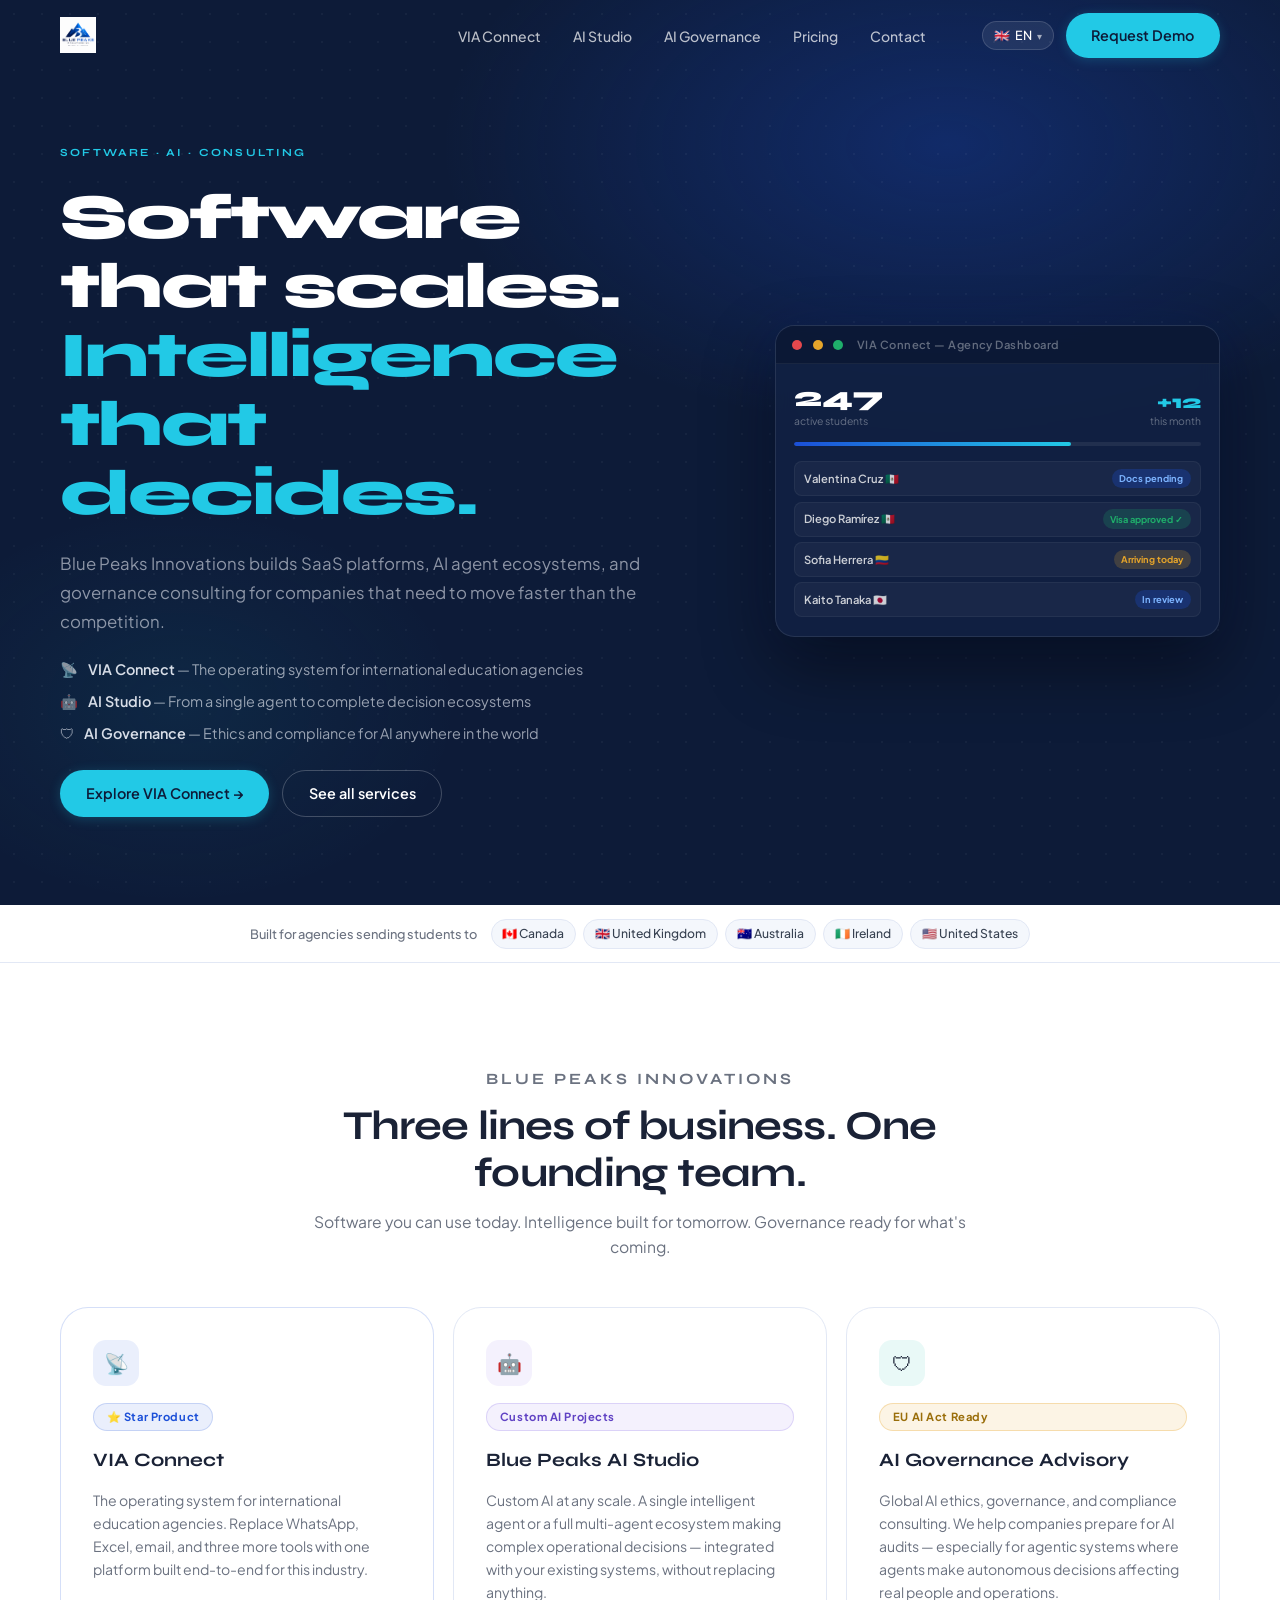
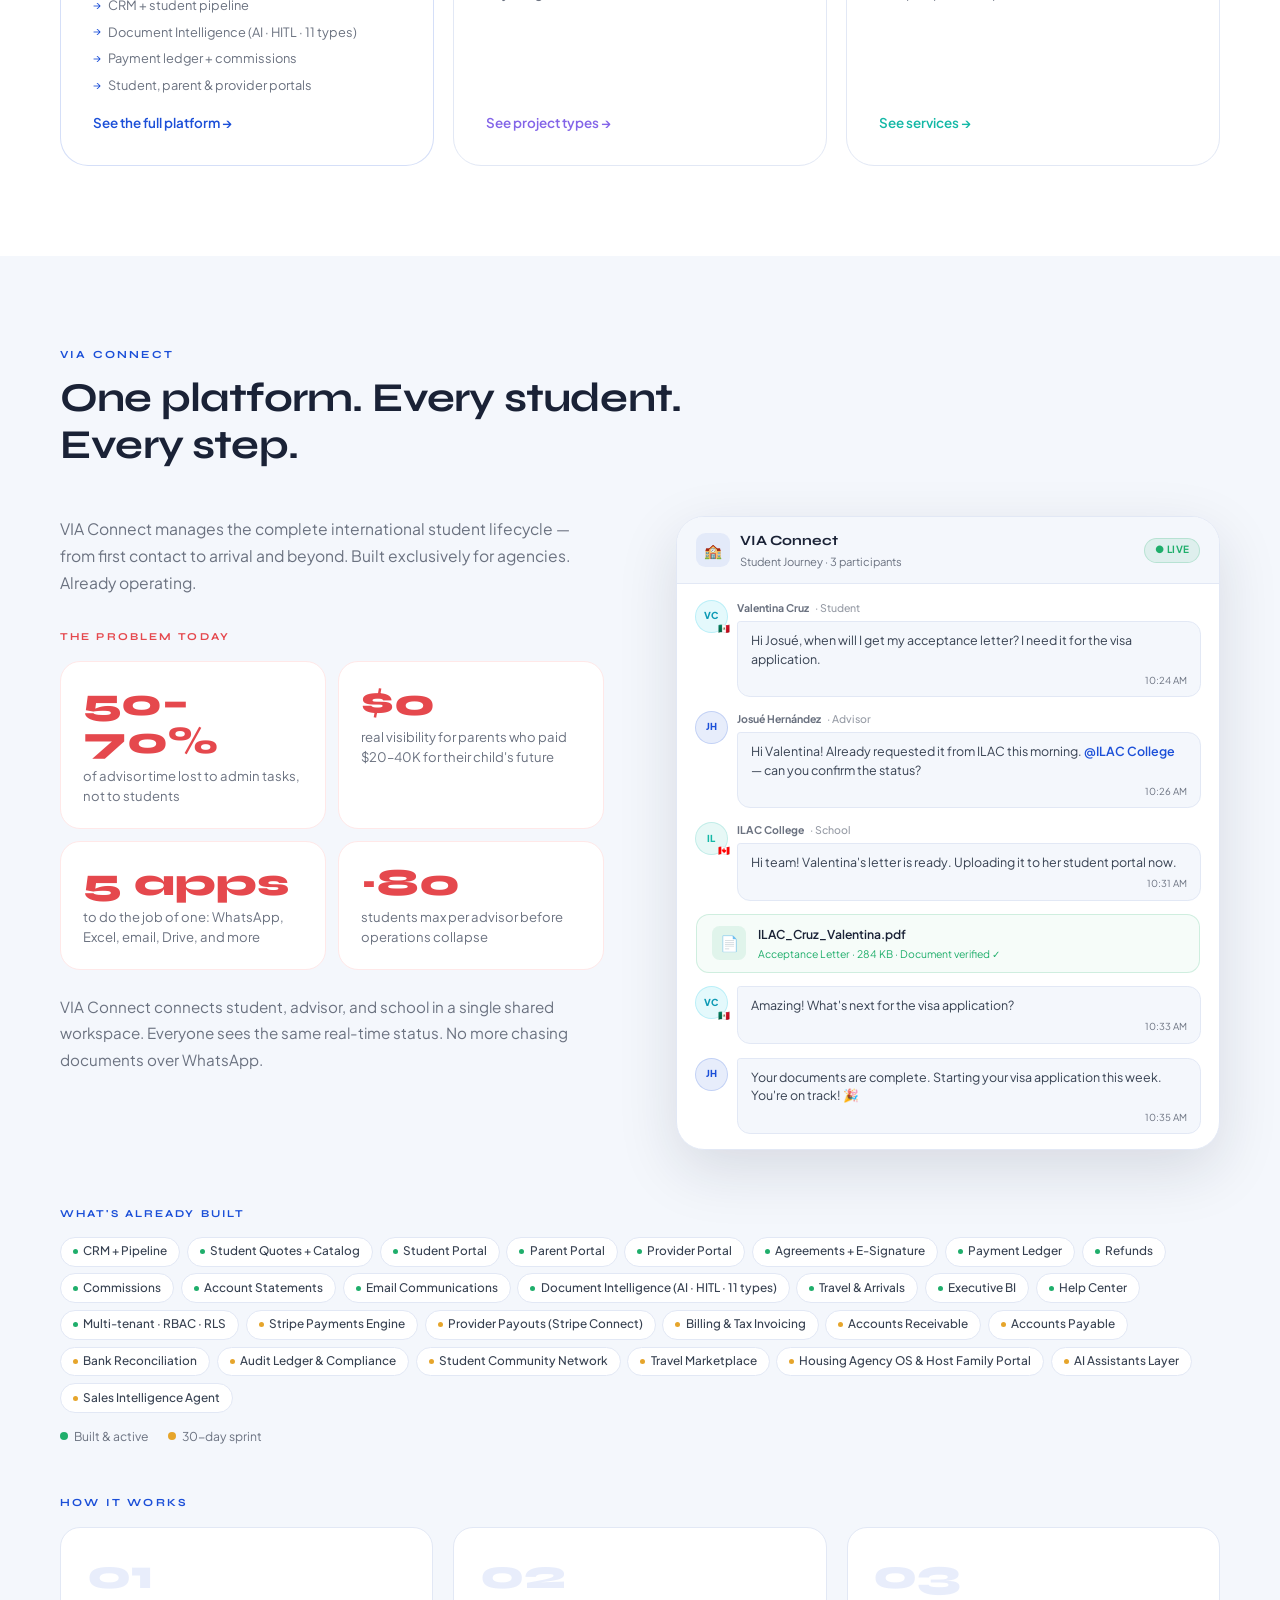
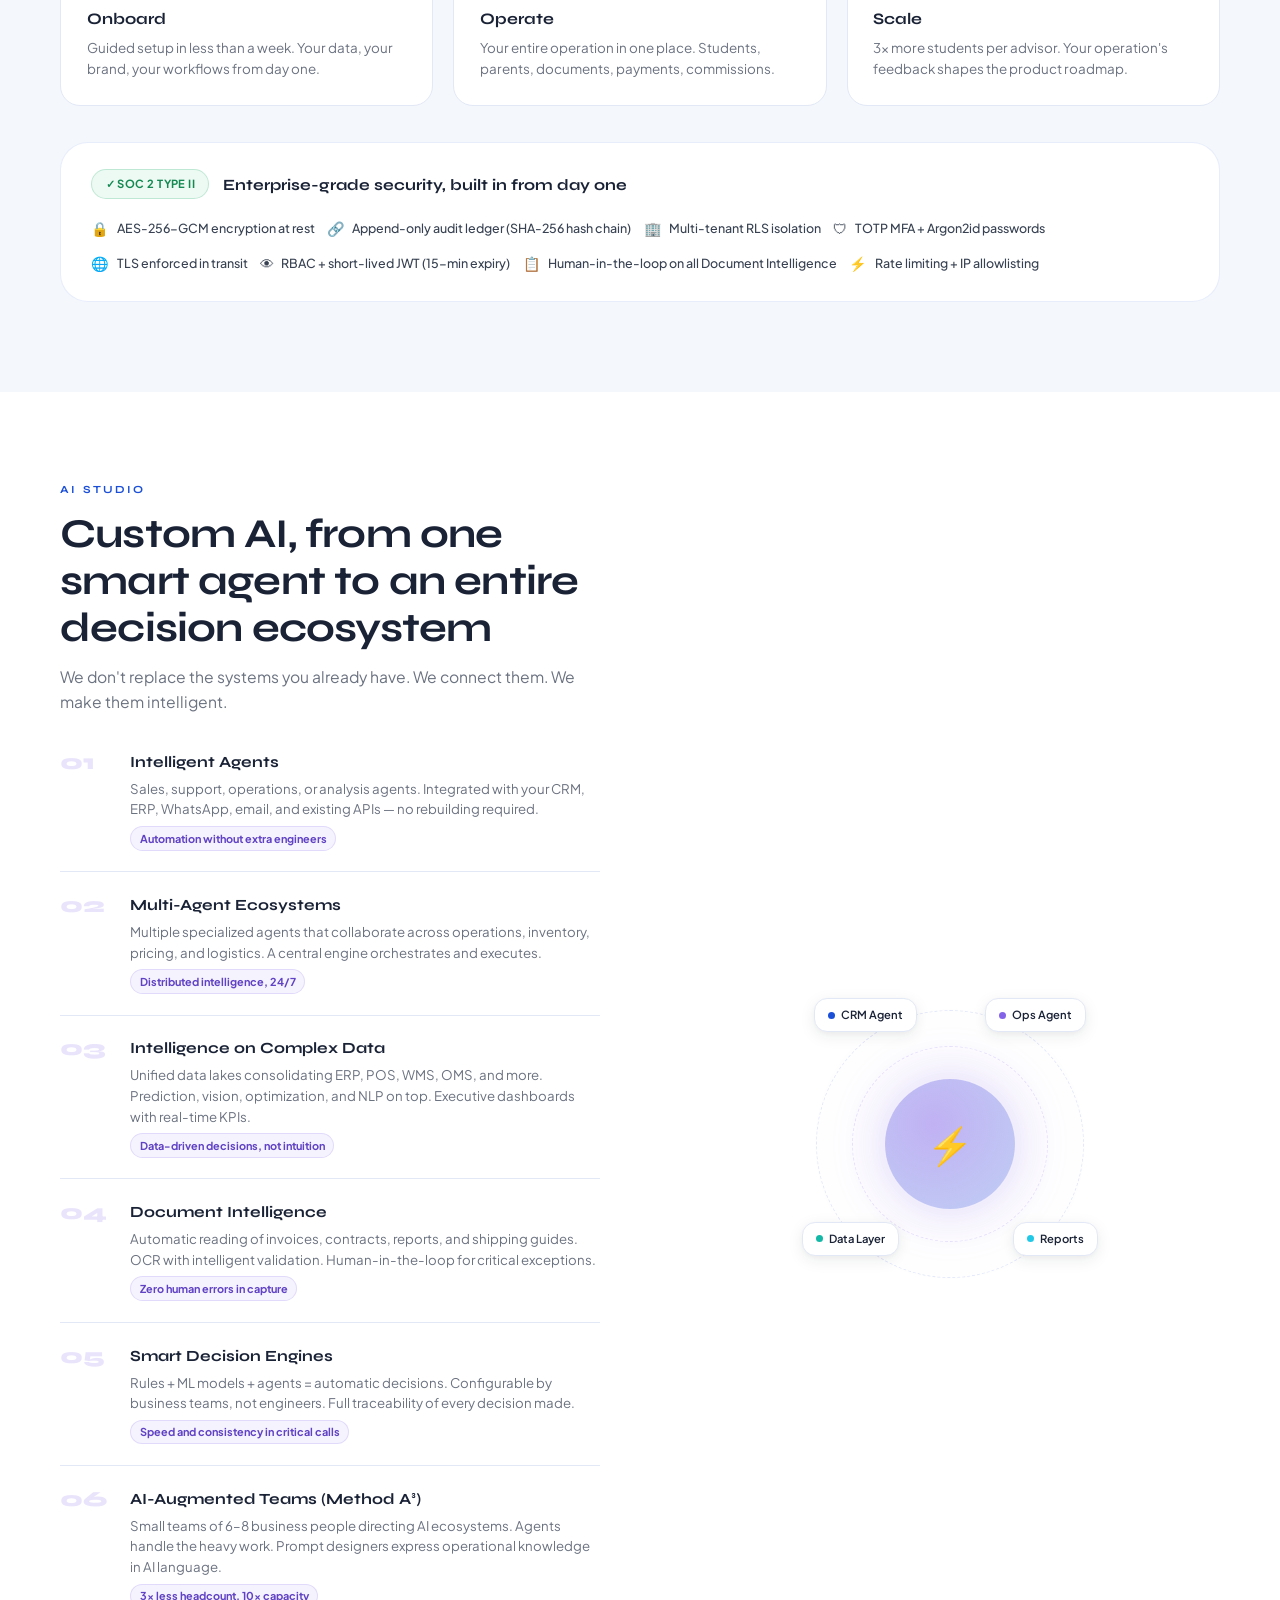
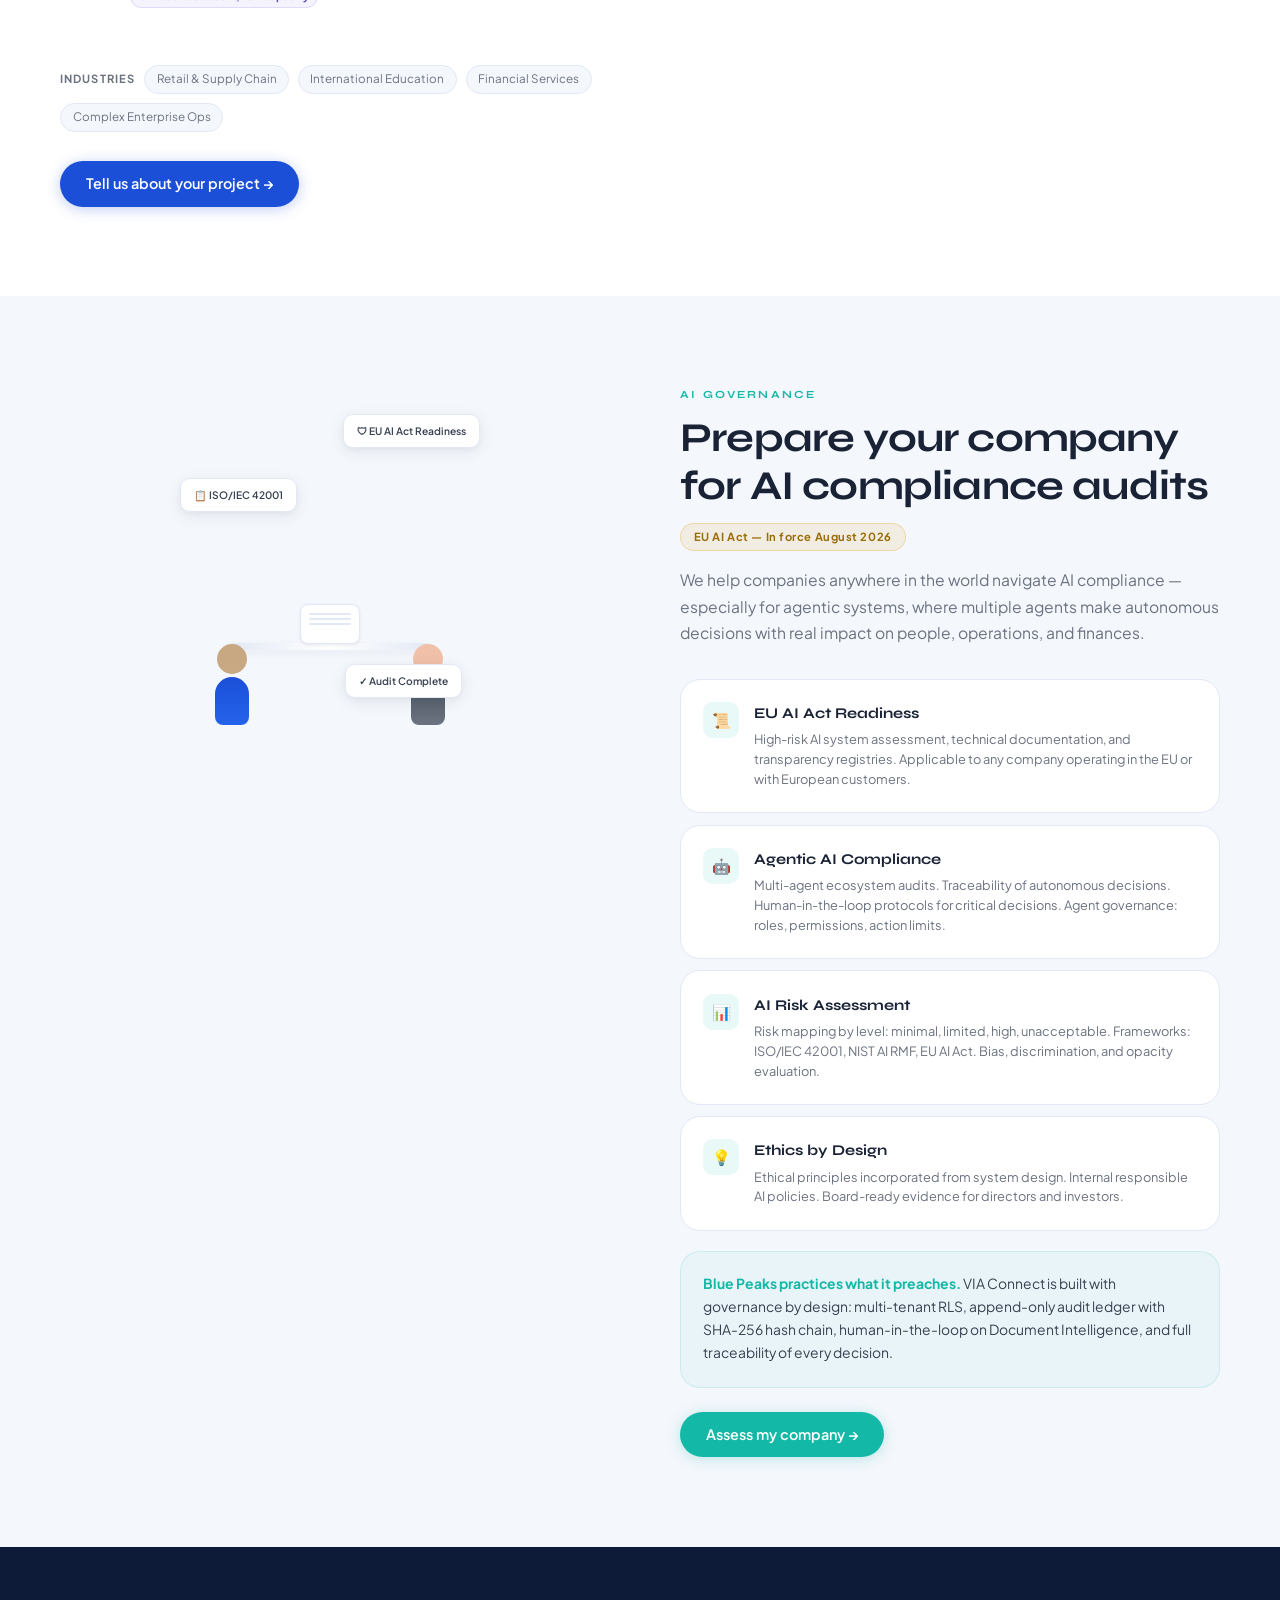
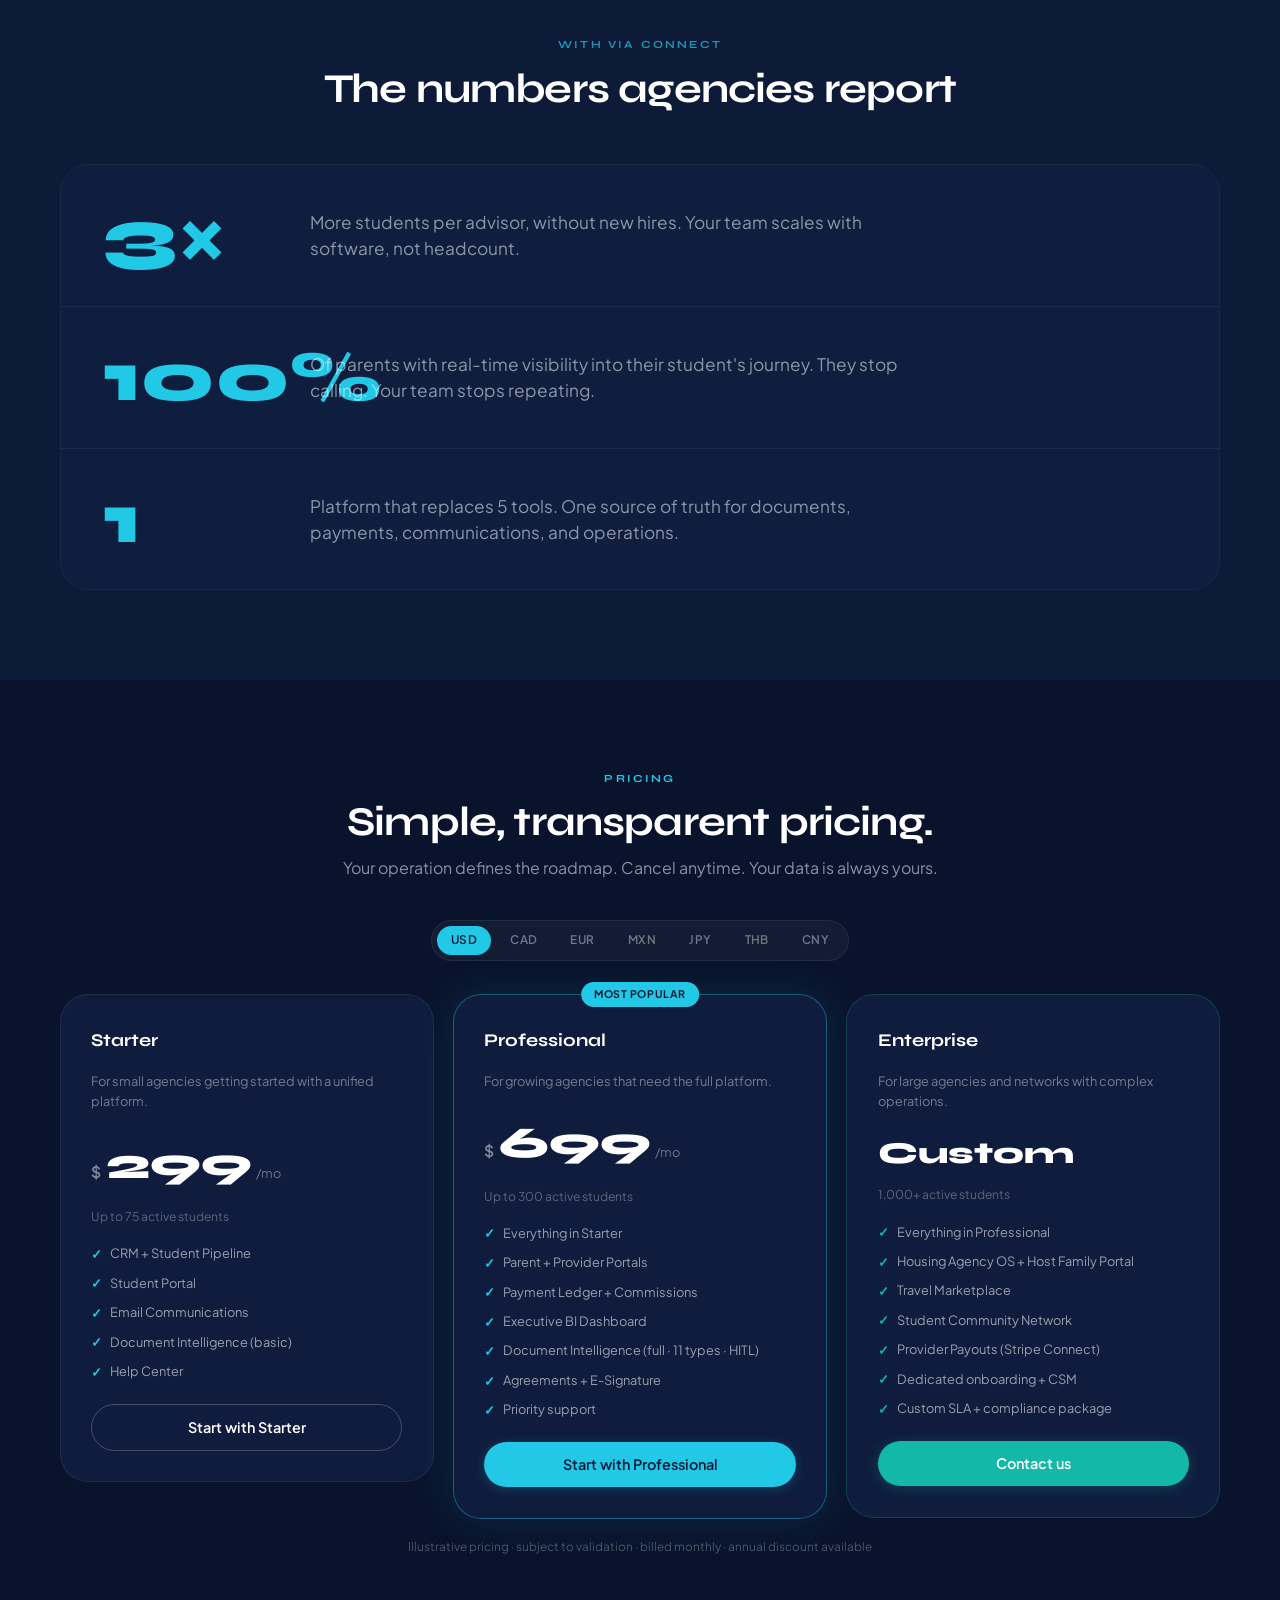
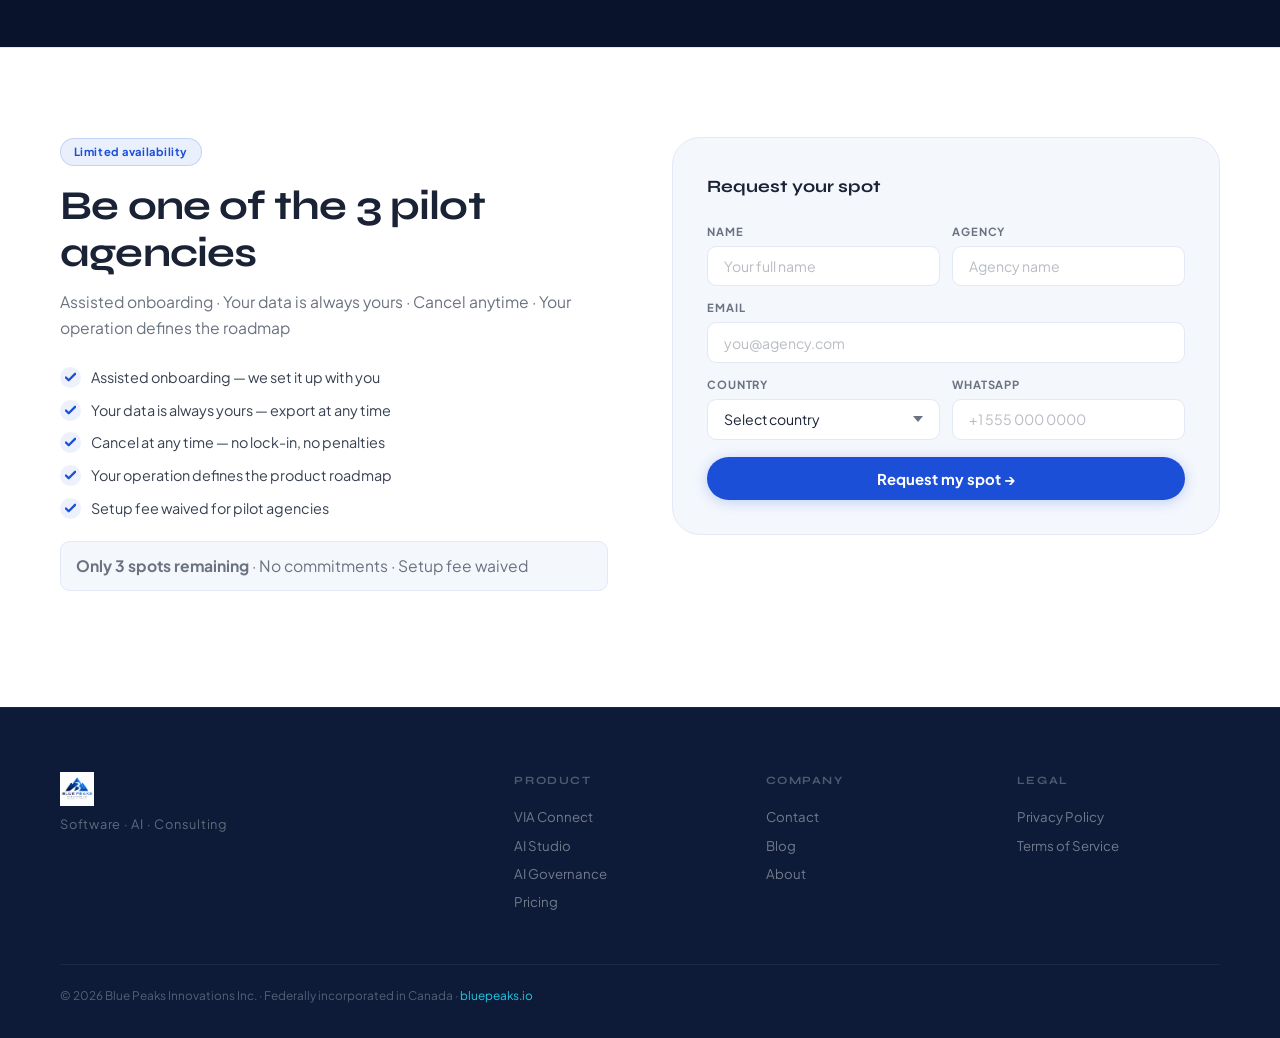
==== commit 5673badf: "redesign: light theme, chat UI (Valentina/Josué/ILAC), CSS illustrations" ====
--- a/index.html
+++ b/index.html
@@ -4,318 +4,389 @@
 <meta charset="UTF-8">
 <meta name="viewport" content="width=device-width,initial-scale=1.0">
 <title>Blue Peaks Innovations — Software · AI · Consulting</title>
-<meta name="description" content="Blue Peaks Innovations builds SaaS platforms, AI agent ecosystems, and governance consulting. VIA Connect: the operating system for international education agencies.">
+<meta name="description" content="Blue Peaks Innovations builds SaaS platforms, AI ecosystems, and governance consulting. VIA Connect: purpose-built for international education agencies.">
 <link rel="icon" type="image/x-icon" href="./assets/favicon.ico">
-<link rel="icon" type="image/png" sizes="32x32" href="./assets/favicon.ico">
 <link rel="preconnect" href="https://fonts.googleapis.com">
 <link rel="preconnect" href="https://fonts.gstatic.com" crossorigin>
 <link href="https://fonts.googleapis.com/css2?family=Syne:wght@600;700;800&family=Plus+Jakarta+Sans:wght@400;500;600&family=Noto+Sans+SC:wght@400;500&family=Noto+Sans+JP:wght@400;500&family=Noto+Sans+Thai:wght@400;500&display=swap" rel="stylesheet">
 <style>
-/* ── RESET ──────────────────────────────────────────── */
 *,*::before,*::after{box-sizing:border-box;margin:0;padding:0}
 html{scroll-behavior:smooth;font-size:16px}
-body{font-family:'Plus Jakarta Sans',sans-serif;background:#050D18;color:#e8eef5;line-height:1.6;overflow-x:hidden}
+body{font-family:'Plus Jakarta Sans',sans-serif;background:#F4F7FC;color:#1a2236;line-height:1.6;overflow-x:hidden}
 img{max-width:100%;display:block}
 a{text-decoration:none;color:inherit}
 ul{list-style:none}
 button{cursor:pointer;font-family:inherit;border:none;background:none}
 
-/* ── TOKENS ─────────────────────────────────────────── */
 :root{
-  --bg-deep:#050D18;--bg-card:#0B1527;--bg-alt:#112040;
-  --blue-brand:#1B4FD8;--blue-light:#2563EB;
-  --cyan:#22C9E6;--teal:#14B8A6;--green:#1FAE6B;
-  --amber:#E6A52B;--coral:#E5484D;--purple:#8364E8;
-  --white:#FFFFFF;--text-dim:#7A92B4;
-  --border:rgba(34,201,230,.12);--border-m:rgba(34,201,230,.22);
-  --border-s:rgba(34,201,230,.45);
-  --glow-cyan:0 0 40px rgba(34,201,230,.18),0 0 80px rgba(34,201,230,.07);
-  --glow-purple:0 0 40px rgba(131,100,232,.18),0 0 80px rgba(131,100,232,.07);
-  --glow-teal:0 0 40px rgba(20,184,166,.18),0 0 80px rgba(20,184,166,.07);
-  --radius:1rem;--radius-lg:1.5rem;--radius-xl:2rem;--radius-full:9999px;
-  --f-display:'Syne',sans-serif;--f-body:'Plus Jakarta Sans',sans-serif;
+  --bg:#F4F7FC;--bg-white:#FFFFFF;--bg-soft:#EBF0FA;
+  --dark:#0D1B38;--dark-card:#122144;--dark-deep:#09132B;
+  --blue:#1B4FD8;--blue-lt:#2563EB;--blue-dim:rgba(27,79,216,.08);
+  --cyan:#22C9E6;--teal:#14B8A6;--purple:#8364E8;
+  --green:#1FAE6B;--amber:#E6A52B;--coral:#E5484D;
+  --txt:#1a2236;--txt-body:#374151;--txt-muted:#6B7280;
+  --txt-on-dark:rgba(245,248,255,.9);--txt-on-dark-dim:rgba(245,248,255,.55);
+  --border:#E2E8F5;--border-blue:rgba(27,79,216,.14);
+  --border-dark:rgba(255,255,255,.07);
+  --r:.75rem;--rlg:1.25rem;--rxl:1.75rem;--rfull:9999px;
+  --fd:'Syne',sans-serif;--fb:'Plus Jakarta Sans',sans-serif;
   --ease:cubic-bezier(.16,1,.3,1);
   --nav-h:72px;
+  --sh-sm:0 1px 4px rgba(26,34,54,.06),0 1px 2px rgba(26,34,54,.04);
+  --sh-md:0 4px 16px rgba(26,34,54,.08),0 2px 6px rgba(26,34,54,.04);
+  --sh-lg:0 12px 40px rgba(26,34,54,.10),0 4px 12px rgba(26,34,54,.05);
+  --sh-xl:0 20px 60px rgba(26,34,54,.13);
 }
-[data-lang="zh"]{--f-display:'Noto Sans SC',sans-serif;--f-body:'Noto Sans SC',sans-serif}
-[data-lang="ja"]{--f-display:'Noto Sans JP',sans-serif;--f-body:'Noto Sans JP',sans-serif}
-[data-lang="th"]{--f-display:'Noto Sans Thai',sans-serif;--f-body:'Noto Sans Thai',sans-serif}
-
-/* ── UTILITIES ──────────────────────────────────────── */
+[data-lang="zh"]{--fd:'Noto Sans SC',sans-serif;--fb:'Noto Sans SC',sans-serif}
+[data-lang="ja"]{--fd:'Noto Sans JP',sans-serif;--fb:'Noto Sans JP',sans-serif}
+[data-lang="th"]{--fd:'Noto Sans Thai',sans-serif;--fb:'Noto Sans Thai',sans-serif}
+
 .container{max-width:1240px;margin:0 auto;padding:0 clamp(1.25rem,4vw,2.5rem)}
-.section{padding:clamp(5rem,8vw,8rem) 0}
-.section-label{font-family:var(--f-display);font-size:.7rem;font-weight:700;letter-spacing:.18em;text-transform:uppercase;color:var(--cyan);margin-bottom:1rem}
-.badge{display:inline-flex;align-items:center;gap:.4rem;padding:.3rem .9rem;border-radius:var(--radius-full);font-size:.75rem;font-weight:600;letter-spacing:.06em}
-.badge-cyan{background:rgba(34,201,230,.1);border:1px solid rgba(34,201,230,.3);color:var(--cyan)}
-.badge-amber{background:rgba(230,165,43,.15);border:1px solid rgba(230,165,43,.35);color:var(--amber)}
-.badge-green{background:rgba(31,174,107,.12);border:1px solid rgba(31,174,107,.3);color:var(--green);font-size:.65rem;padding:.2rem .6rem}
-.badge-purple{background:rgba(131,100,232,.12);border:1px solid rgba(131,100,232,.3);color:var(--purple)}
-.badge-teal{background:rgba(20,184,166,.12);border:1px solid rgba(20,184,166,.3);color:var(--teal)}
-.h1{font-family:var(--f-display);font-size:clamp(2.8rem,5.5vw,5rem);font-weight:800;line-height:1.08;letter-spacing:-.03em;color:#fff}
-.h2{font-family:var(--f-display);font-size:clamp(2rem,3.5vw,3rem);font-weight:700;line-height:1.15;letter-spacing:-.02em;color:#fff}
-.h3{font-family:var(--f-display);font-size:clamp(1.25rem,2vw,1.6rem);font-weight:700;line-height:1.25;color:#fff}
-.text-cyan{color:var(--cyan)}
-.text-dim{color:var(--text-dim)}
-.animate-in{opacity:0;transform:translateY(24px);transition:opacity .6s var(--ease),transform .6s var(--ease)}
+.section{padding:clamp(4.5rem,7vw,7rem) 0}
+.section-lbl{font-family:var(--fd);font-size:.68rem;font-weight:700;letter-spacing:.2em;text-transform:uppercase;display:block;margin-bottom:.7rem}
+.lbl-blue{color:var(--blue)}.lbl-cyan{color:var(--cyan)}.lbl-teal{color:var(--teal)}.lbl-coral{color:var(--coral)}
+.h1{font-family:var(--fd);font-size:clamp(2.6rem,5vw,4.6rem);font-weight:800;line-height:1.08;letter-spacing:-.03em}
+.h2{font-family:var(--fd);font-size:clamp(1.85rem,3.2vw,2.85rem);font-weight:700;line-height:1.15;letter-spacing:-.02em}
+.h3{font-family:var(--fd);font-size:clamp(1.1rem,1.8vw,1.45rem);font-weight:700;line-height:1.25}
+.animate-in{opacity:0;transform:translateY(18px);transition:opacity .55s var(--ease),transform .55s var(--ease)}
 .animate-in.visible{opacity:1;transform:none}
-
-/* ── BUTTONS ─────────────────────────────────────────── */
-.btn{display:inline-flex;align-items:center;gap:.5rem;padding:.75rem 1.75rem;border-radius:var(--radius-full);font-weight:600;font-size:.95rem;transition:all .2s var(--ease)}
-.btn-primary{background:var(--cyan);color:#050D18;box-shadow:0 0 24px rgba(34,201,230,.3)}
-.btn-primary:hover{background:#3dd4eb;transform:translateY(-1px);box-shadow:0 0 36px rgba(34,201,230,.5)}
-.btn-ghost{border:1.5px solid rgba(34,201,230,.4);color:var(--cyan)}
-.btn-ghost:hover{background:rgba(34,201,230,.08);border-color:rgba(34,201,230,.7)}
-.btn-teal{background:var(--teal);color:#050D18}
-.btn-teal:hover{background:#1cd6c2;transform:translateY(-1px)}
-
-/* ── NAV ─────────────────────────────────────────────── */
-.nav{position:fixed;top:0;left:0;right:0;z-index:100;height:var(--nav-h);display:flex;align-items:center;transition:background .3s,backdrop-filter .3s,border-color .3s;border-bottom:1px solid transparent}
-.nav.scrolled{background:rgba(5,13,24,.92);backdrop-filter:blur(16px);-webkit-backdrop-filter:blur(16px);border-color:var(--border)}
+.badge{display:inline-flex;align-items:center;gap:.35rem;padding:.26rem .8rem;border-radius:var(--rfull);font-size:.7rem;font-weight:700;letter-spacing:.05em}
+.badge-blue{background:rgba(27,79,216,.09);border:1px solid rgba(27,79,216,.18);color:var(--blue)}
+.badge-cyan{background:rgba(34,201,230,.1);border:1px solid rgba(34,201,230,.28);color:#0e9ab5}
+.badge-green{background:rgba(31,174,107,.09);border:1px solid rgba(31,174,107,.22);color:#148a52}
+.badge-teal{background:rgba(20,184,166,.09);border:1px solid rgba(20,184,166,.22);color:#0d8a7a}
+.badge-purple{background:rgba(131,100,232,.09);border:1px solid rgba(131,100,232,.22);color:#6042c4}
+.badge-amber{background:rgba(230,165,43,.12);border:1px solid rgba(230,165,43,.3);color:#9a6e0a}
+
+.btn{display:inline-flex;align-items:center;gap:.45rem;padding:.7rem 1.6rem;border-radius:var(--rfull);font-weight:600;font-size:.9rem;transition:all .2s var(--ease)}
+.btn-primary{background:var(--blue);color:#fff;box-shadow:0 2px 14px rgba(27,79,216,.28)}
+.btn-primary:hover{background:var(--blue-lt);transform:translateY(-1px);box-shadow:0 4px 22px rgba(27,79,216,.38)}
+.btn-outline{border:1.5px solid var(--border-blue);color:var(--blue)}
+.btn-outline:hover{background:var(--blue-dim);border-color:rgba(27,79,216,.28)}
+.btn-outline-white{border:1.5px solid rgba(255,255,255,.22);color:#fff}
+.btn-outline-white:hover{background:rgba(255,255,255,.09);border-color:rgba(255,255,255,.4)}
+.btn-teal{background:var(--teal);color:#fff;box-shadow:0 2px 14px rgba(20,184,166,.25)}
+.btn-teal:hover{background:#17c9b5;transform:translateY(-1px)}
+.btn-cyan{background:var(--cyan);color:#0D1B38;box-shadow:0 2px 12px rgba(34,201,230,.22)}
+.btn-cyan:hover{background:#3DD4EB;transform:translateY(-1px)}
+
+/* NAV */
+.nav{position:fixed;top:0;left:0;right:0;z-index:100;height:var(--nav-h);display:flex;align-items:center;transition:background .3s,border-color .3s,box-shadow .3s;border-bottom:1px solid transparent}
+.nav.scrolled{background:rgba(255,255,255,.95);backdrop-filter:blur(18px);-webkit-backdrop-filter:blur(18px);border-color:var(--border);box-shadow:var(--sh-sm)}
 .nav-inner{max-width:1240px;margin:0 auto;padding:0 clamp(1.25rem,4vw,2.5rem);width:100%;display:flex;align-items:center;gap:2rem}
-.nav-logo{flex-shrink:0}
-.nav-logo img{height:38px;width:auto}
+.nav-logo img{height:36px;width:auto}
 .nav-links{display:flex;align-items:center;gap:2rem;margin-left:auto}
-.nav-links a{font-size:.9rem;font-weight:500;color:var(--text-dim);transition:color .15s}
+.nav-links a{font-size:.875rem;font-weight:500;color:rgba(255,255,255,.72);transition:color .15s}
 .nav-links a:hover{color:#fff}
-.nav-right{display:flex;align-items:center;gap:1rem;margin-left:1.5rem}
-/* Language selector */
+.nav.scrolled .nav-links a{color:var(--txt-muted)}
+.nav.scrolled .nav-links a:hover{color:var(--txt)}
+.nav-right{display:flex;align-items:center;gap:.75rem;margin-left:1.5rem}
 .lang-selector{position:relative}
-.lang-btn{display:flex;align-items:center;gap:.4rem;padding:.4rem .75rem;border-radius:var(--radius-full);background:rgba(255,255,255,.06);border:1px solid var(--border);font-size:.82rem;font-weight:500;color:#fff;cursor:pointer;transition:background .15s}
-.lang-btn:hover{background:rgba(255,255,255,.1)}
-.lang-dropdown{position:absolute;top:calc(100% + .5rem);right:0;background:#0B1527;border:1px solid var(--border-m);border-radius:var(--radius);padding:.4rem;min-width:140px;display:none;box-shadow:0 16px 40px rgba(0,0,0,.5)}
+.lang-btn{display:flex;align-items:center;gap:.32rem;padding:.36rem .68rem;border-radius:var(--rfull);background:rgba(255,255,255,.08);border:1px solid rgba(255,255,255,.14);font-size:.78rem;font-weight:500;color:#fff;cursor:pointer;transition:all .15s}
+.nav.scrolled .lang-btn{background:var(--bg);border-color:var(--border);color:var(--txt)}
+.lang-btn:hover{background:rgba(255,255,255,.14)}
+.nav.scrolled .lang-btn:hover{background:var(--bg-soft)}
+.lang-dropdown{position:absolute;top:calc(100% + .5rem);right:0;background:#fff;border:1px solid var(--border);border-radius:var(--rlg);padding:.4rem;min-width:140px;display:none;box-shadow:var(--sh-lg)}
 .lang-dropdown.open{display:block}
-.lang-option{display:flex;align-items:center;gap:.5rem;padding:.5rem .75rem;border-radius:.5rem;font-size:.85rem;cursor:pointer;transition:background .15s;white-space:nowrap}
-.lang-option:hover,.lang-option.active{background:rgba(34,201,230,.1);color:var(--cyan)}
-/* Mobile nav */
+.lang-option{display:flex;align-items:center;gap:.45rem;padding:.46rem .75rem;border-radius:.5rem;font-size:.83rem;cursor:pointer;transition:background .12s;white-space:nowrap;color:var(--txt-body)}
+.lang-option:hover,.lang-option.active{background:var(--blue-dim);color:var(--blue)}
 .nav-hamburger{display:none;flex-direction:column;gap:5px;padding:.5rem;cursor:pointer}
 .nav-hamburger span{display:block;width:22px;height:2px;background:#fff;border-radius:2px;transition:all .25s}
-.nav-mobile{display:none;position:fixed;top:var(--nav-h);left:0;right:0;background:rgba(5,13,24,.97);backdrop-filter:blur(20px);border-bottom:1px solid var(--border);padding:1.5rem;flex-direction:column;gap:1rem;z-index:99}
+.nav.scrolled .nav-hamburger span{background:var(--txt)}
+.nav-mobile{display:none;position:fixed;top:var(--nav-h);left:0;right:0;background:#fff;border-bottom:1px solid var(--border);padding:1.5rem;flex-direction:column;gap:.7rem;z-index:99;box-shadow:var(--sh-md)}
 .nav-mobile.open{display:flex}
-.nav-mobile a{padding:.75rem 0;border-bottom:1px solid var(--border);font-size:1rem;color:var(--text-dim)}
+.nav-mobile a{padding:.6rem 0;border-bottom:1px solid var(--border);font-size:.95rem;color:var(--txt-body)}
 @media(max-width:900px){.nav-links{display:none}.nav-hamburger{display:flex}}
 
-/* ── HERO ─────────────────────────────────────────────── */
-.hero{min-height:100vh;padding-top:var(--nav-h);display:flex;align-items:center;position:relative;overflow:hidden}
+/* HERO — dark navy */
+.hero{min-height:100vh;padding-top:var(--nav-h);display:flex;align-items:center;position:relative;overflow:hidden;background:var(--dark)}
 .hero-bg{position:absolute;inset:0;background:
-  radial-gradient(ellipse 70% 60% at 75% 20%, rgba(27,79,216,.22) 0%, transparent 60%),
-  radial-gradient(ellipse 40% 40% at 20% 80%, rgba(34,201,230,.06) 0%, transparent 50%),
-  radial-gradient(ellipse 60% 50% at 50% 50%, rgba(5,13,24,0) 0%, #050D18 70%);
-background-color:#050D18}
-.hero-dots{position:absolute;inset:0;background-image:radial-gradient(circle,rgba(34,201,230,.07) 1px,transparent 1px);background-size:32px 32px;pointer-events:none}
-.hero-inner{position:relative;display:grid;grid-template-columns:55fr 45fr;gap:4rem;align-items:center;padding:5rem 0 6rem}
-.hero-content{display:flex;flex-direction:column;gap:1.5rem}
-.hero-badge{margin-bottom:.25rem}
-.hero-headline{display:flex;flex-direction:column}
-.hero-headline span{display:block}
-.hero-headline .accent{color:var(--cyan)}
-.hero-sub{font-size:1.1rem;line-height:1.7;color:var(--text-dim);max-width:54ch}
-.hero-bullets{display:flex;flex-direction:column;gap:.7rem;padding:.25rem 0}
-.hero-bullet{font-size:.95rem;color:var(--text-dim);display:flex;align-items:flex-start;gap:.5rem}
-.hero-bullet strong{color:#e8eef5;font-weight:600}
-.hero-ctas{display:flex;gap:1rem;flex-wrap:wrap;padding-top:.5rem}
-/* Mockup */
-.hero-mockup{display:flex;justify-content:flex-end;align-items:center}
-.mockup-window{width:100%;max-width:460px;background:rgba(11,21,39,.75);backdrop-filter:blur(12px);-webkit-backdrop-filter:blur(12px);border:1px solid rgba(34,201,230,.2);border-radius:16px;overflow:hidden;box-shadow:0 32px 80px rgba(0,0,0,.6),0 0 60px rgba(34,201,230,.08);animation:float 5s ease-in-out infinite}
-@keyframes float{0%,100%{transform:translateY(0) rotate(0deg)}50%{transform:translateY(-10px) rotate(.3deg)}}
-.mockup-titlebar{display:flex;align-items:center;gap:.5rem;padding:.75rem 1rem;background:rgba(17,32,64,.8);border-bottom:1px solid rgba(34,201,230,.12)}
-.mockup-dot{width:11px;height:11px;border-radius:50%;display:inline-block}
-.mockup-title{font-size:.75rem;font-weight:600;color:var(--text-dim);margin-left:.5rem;letter-spacing:.04em}
-.mockup-body{display:flex;min-height:260px}
-.mockup-sidebar{width:44px;background:rgba(5,13,24,.5);border-right:1px solid rgba(34,201,230,.08);display:flex;flex-direction:column;align-items:center;gap:1rem;padding:1rem 0}
-.mockup-icon{width:20px;height:20px;border-radius:6px;background:rgba(34,201,230,.1)}
-.mockup-icon.active{background:rgba(34,201,230,.25)}
-.mockup-content{flex:1;padding:1.25rem}
-.mockup-stat-row{display:flex;align-items:baseline;gap:.4rem;margin-bottom:1rem}
-.mockup-stat-num{font-family:var(--f-display);font-size:2rem;font-weight:800;color:#fff}
-.mockup-stat-lbl{font-size:.75rem;color:var(--text-dim)}
-.mockup-bar-wrap{background:rgba(255,255,255,.06);border-radius:4px;height:5px;margin-bottom:1.25rem;overflow:hidden}
-.mockup-bar-fill{height:100%;width:73%;background:linear-gradient(90deg,var(--blue-brand),var(--cyan));border-radius:4px}
-.mockup-row{display:flex;align-items:center;justify-content:space-between;padding:.5rem .6rem;border-radius:.5rem;margin-bottom:.4rem;background:rgba(255,255,255,.03);border:1px solid rgba(34,201,230,.06)}
-.mockup-name{font-size:.75rem;font-weight:600;color:#c8d8ea}
-.mockup-badge{font-size:.6rem;font-weight:700;padding:.18rem .5rem;border-radius:999px}
-.mockup-badge.proceso{background:rgba(27,79,216,.25);color:#7db4ff}
-.mockup-badge.visa{background:rgba(31,174,107,.2);color:#1FAE6B}
-.mockup-badge.llega{background:rgba(230,165,43,.2);color:var(--amber)}
-@media(max-width:900px){.hero-inner{grid-template-columns:1fr;gap:3rem}.hero-mockup{justify-content:center}.mockup-window{max-width:360px}}
-
-/* ── TRUST BAR ───────────────────────────────────────── */
-.trust-bar{background:#0B1527;border-top:1px solid var(--border);border-bottom:1px solid var(--border);padding:1rem 0}
-.trust-inner{display:flex;align-items:center;justify-content:center;flex-wrap:wrap;gap:1rem}
-.trust-text{font-size:.85rem;color:var(--text-dim);font-weight:500}
-.trust-chips{display:flex;gap:.6rem;flex-wrap:wrap}
-.trust-chip{display:flex;align-items:center;gap:.35rem;padding:.3rem .75rem;border-radius:var(--radius-full);background:rgba(255,255,255,.04);border:1px solid var(--border);font-size:.8rem;font-weight:500;color:#c0cfe0}
-
-/* ── SERVICES (3 LINES) ───────────────────────────────── */
-.services-section{background:#050D18}
-.services-top{text-align:center;max-width:60ch;margin:0 auto 3.5rem}
-.services-top p{color:var(--text-dim);margin-top:1rem;font-size:1.05rem}
-.services-grid{display:grid;grid-template-columns:repeat(3,1fr);gap:1.5rem;align-items:stretch}
-.svc-card{background:#0B1527;border-radius:var(--radius-xl);padding:2rem;display:flex;flex-direction:column;gap:1rem;transition:transform .25s var(--ease),box-shadow .25s var(--ease)}
-.svc-card:hover{transform:translateY(-4px)}
-.svc-card.featured{border:1px solid rgba(34,201,230,.35);box-shadow:var(--glow-cyan)}
-.svc-card.featured:hover{box-shadow:var(--glow-cyan),0 24px 48px rgba(0,0,0,.4)}
-.svc-card.studio-card{border:1px solid rgba(131,100,232,.3);box-shadow:var(--glow-purple)}
-.svc-card.gov-card{border:1px solid rgba(20,184,166,.3);box-shadow:var(--glow-teal)}
-.svc-icon{font-size:1.8rem;margin-bottom:.25rem}
-.svc-title{font-family:var(--f-display);font-size:1.3rem;font-weight:700;color:#fff}
-.svc-desc{font-size:.92rem;color:var(--text-dim);line-height:1.65;flex:1}
-.svc-card ul{display:flex;flex-direction:column;gap:.4rem}
-.svc-card ul li{font-size:.82rem;color:var(--text-dim);padding-left:1rem;position:relative}
-.svc-card ul li::before{content:'→';position:absolute;left:0;color:var(--cyan);font-size:.75rem}
-.svc-link{font-size:.88rem;font-weight:600;color:var(--cyan);display:flex;align-items:center;gap:.35rem;margin-top:.5rem;transition:gap .15s}
-.svc-link:hover{gap:.6rem}
-.studio-card .svc-link{color:var(--purple)}
-.gov-card .svc-link{color:var(--teal)}
-@media(max-width:900px){.services-grid{grid-template-columns:1fr}}
-
-/* ── VIA CONNECT ─────────────────────────────────────── */
-.via-section{background:#0B1527}
-.via-header{margin-bottom:3.5rem}
-.problem-grid{display:grid;grid-template-columns:repeat(2,1fr);gap:1rem;margin-bottom:4rem}
-.prob-card{padding:1.75rem;border-radius:var(--radius-lg);background:#050D18;border:1px solid rgba(229,72,77,.2);position:relative;overflow:hidden}
-.prob-card::before{content:'';position:absolute;top:0;left:0;right:0;height:2px;background:linear-gradient(90deg,var(--coral),transparent)}
-.prob-num{font-family:var(--f-display);font-size:2.8rem;font-weight:800;color:var(--coral);line-height:1;margin-bottom:.5rem}
-.prob-desc{font-size:.9rem;color:var(--text-dim);line-height:1.5}
-.solution-label{font-family:var(--f-display);font-size:.7rem;font-weight:700;letter-spacing:.18em;text-transform:uppercase;color:var(--cyan);margin-bottom:1rem}
-.modules-grid{display:flex;flex-wrap:wrap;gap:.5rem;margin-bottom:3.5rem}
-.module-chip{display:inline-flex;align-items:center;gap:.4rem;padding:.3rem .8rem;border-radius:var(--radius-full);font-size:.75rem;font-weight:600;border:1px solid var(--border);background:rgba(255,255,255,.03);color:#c0cfe0;white-space:nowrap}
-.module-chip .chip-dot{width:6px;height:6px;border-radius:50%;flex-shrink:0}
-.chip-built .chip-dot{background:var(--green)}
-.chip-sprint .chip-dot{background:var(--amber)}
-.steps-row{display:grid;grid-template-columns:repeat(3,1fr);gap:2rem;margin-bottom:3.5rem}
-.step{padding:1.75rem;border-radius:var(--radius-lg);background:#050D18;border:1px solid var(--border);position:relative}
-.step-num{font-family:var(--f-display);font-size:3rem;font-weight:800;color:rgba(34,201,230,.12);line-height:1;margin-bottom:.75rem}
-.step-title{font-family:var(--f-display);font-size:1.1rem;font-weight:700;color:#fff;margin-bottom:.5rem}
-.step-desc{font-size:.88rem;color:var(--text-dim);line-height:1.55}
-/* SOC2 strip */
-.security-strip{background:rgba(5,13,24,.7);border:1px solid rgba(34,201,230,.15);border-radius:var(--radius-xl);padding:2rem 2.5rem;margin-top:1rem}
-.security-strip h3{font-family:var(--f-display);font-size:1.1rem;font-weight:700;color:#fff;margin-bottom:1.5rem}
-.security-features{display:flex;flex-wrap:wrap;gap:1rem}
-.sec-feat{display:flex;align-items:center;gap:.6rem;font-size:.82rem;font-weight:500;color:#b0c4d8}
-.sec-feat .sec-icon{font-size:1rem}
-.soc2-badge{display:inline-flex;align-items:center;gap:.5rem;padding:.5rem 1.2rem;border-radius:var(--radius-full);background:rgba(31,174,107,.12);border:1px solid rgba(31,174,107,.35);font-size:.78rem;font-weight:700;color:var(--green);letter-spacing:.05em;margin-bottom:1.5rem}
-@media(max-width:768px){.problem-grid{grid-template-columns:1fr}.steps-row{grid-template-columns:1fr}.security-features{flex-direction:column}}
-
-/* ── AI STUDIO ───────────────────────────────────────── */
-.studio-section{background:#050D18}
-.studio-header{margin-bottom:3.5rem}
-.studio-header p{color:var(--text-dim);margin-top:1rem;font-size:1.05rem;max-width:58ch}
-.studio-list{display:flex;flex-direction:column;gap:0;border-radius:var(--radius-xl);overflow:hidden;border:1px solid var(--border)}
-.studio-item{display:grid;grid-template-columns:80px 1fr auto;align-items:start;gap:1.5rem;padding:1.75rem 2rem;border-bottom:1px solid var(--border);background:#0B1527;transition:background .2s}
-.studio-item:last-child{border-bottom:none}
-.studio-item:hover{background:#112040}
-.studio-idx{font-family:var(--f-display);font-size:2.5rem;font-weight:800;color:rgba(131,100,232,.25);line-height:1;padding-top:.1rem}
-.studio-body{}
-.studio-name{font-family:var(--f-display);font-size:1.1rem;font-weight:700;color:#fff;margin-bottom:.35rem}
-.studio-desc{font-size:.88rem;color:var(--text-dim);line-height:1.55}
-.studio-outcome{font-size:.78rem;font-weight:600;color:var(--purple);background:rgba(131,100,232,.1);border:1px solid rgba(131,100,232,.2);padding:.25rem .75rem;border-radius:var(--radius-full);white-space:nowrap;align-self:flex-start;margin-top:.25rem}
-.industries-strip{margin-top:2.5rem;display:flex;align-items:center;flex-wrap:wrap;gap:1rem}
-.industries-strip span{font-size:.75rem;font-weight:700;letter-spacing:.1em;text-transform:uppercase;color:var(--text-dim)}
-.ind-tag{padding:.3rem .85rem;border-radius:var(--radius-full);font-size:.78rem;border:1px solid var(--border);background:rgba(255,255,255,.03);color:#b0c4d8}
-.studio-cta{margin-top:2.5rem;text-align:center}
-@media(max-width:768px){.studio-item{grid-template-columns:50px 1fr;gap:1rem}.studio-outcome{display:none}}
-
-/* ── AI GOVERNANCE ───────────────────────────────────── */
-.gov-section{background:#0B1527}
-.gov-header{margin-bottom:3.5rem}
-.gov-header p{color:var(--text-dim);margin-top:1rem;font-size:1.05rem;max-width:58ch}
-.gov-grid{display:grid;grid-template-columns:repeat(2,1fr);gap:1.5rem;margin-bottom:2rem}
-.gov-card{padding:2rem;border-radius:var(--radius-xl);background:#050D18;border:1px solid rgba(20,184,166,.18);transition:border-color .2s,transform .25s var(--ease)}
-.gov-card:hover{border-color:rgba(20,184,166,.4);transform:translateY(-3px)}
-.gov-card-num{font-family:var(--f-display);font-size:1.6rem;font-weight:800;color:rgba(20,184,166,.2);margin-bottom:.75rem;line-height:1}
-.gov-card h3{font-family:var(--f-display);font-size:1.05rem;font-weight:700;color:#fff;margin-bottom:.5rem}
-.gov-card p{font-size:.88rem;color:var(--text-dim);line-height:1.6}
-.gov-differentiator{padding:1.75rem 2rem;border-radius:var(--radius-lg);background:rgba(20,184,166,.05);border:1px solid rgba(20,184,166,.2);margin-bottom:2rem}
-.gov-differentiator p{font-size:.92rem;color:#b0c4d8;line-height:1.65}
-.gov-differentiator strong{color:var(--teal)}
-.gov-cta{display:flex;justify-content:flex-start}
-@media(max-width:768px){.gov-grid{grid-template-columns:1fr}}
-
-/* ── METRICS (editorial) ─────────────────────────────── */
-.metrics-section{background:#050D18;padding:clamp(5rem,8vw,8rem) 0}
-.metrics-header{text-align:center;margin-bottom:4rem}
-.metrics-strip{border-radius:var(--radius-xl);overflow:hidden;border:1px solid var(--border)}
-.metric-row{display:grid;grid-template-columns:200px 1fr;align-items:center;gap:2rem;padding:2.5rem 3rem;border-bottom:1px solid var(--border);background:#0B1527;transition:background .2s}
-.metric-row:last-child{border-bottom:none}
-.metric-row:hover{background:#112040}
-.metric-num{font-family:var(--f-display);font-size:clamp(3rem,6vw,5.5rem);font-weight:800;line-height:1;color:var(--cyan);white-space:nowrap}
-.metric-text{font-size:clamp(.95rem,1.5vw,1.2rem);color:#c0cfe0;line-height:1.45;max-width:50ch}
-@media(max-width:640px){.metric-row{grid-template-columns:1fr;gap:.75rem;padding:2rem 1.5rem}.metric-num{font-size:3.5rem}}
-
-/* ── PRICING ─────────────────────────────────────────── */
-.pricing-section{background:#0B1527}
-.pricing-header{text-align:center;margin-bottom:3rem}
-.pricing-header p{color:var(--text-dim);margin-top:.75rem}
-.currency-tabs{display:flex;gap:.4rem;flex-wrap:wrap;justify-content:center;margin-bottom:2.5rem;background:rgba(5,13,24,.6);border:1px solid var(--border);border-radius:var(--radius-full);padding:.35rem;width:fit-content;margin-left:auto;margin-right:auto}
-.currency-tab{padding:.4rem 1rem;border-radius:var(--radius-full);font-size:.78rem;font-weight:600;letter-spacing:.04em;cursor:pointer;transition:all .15s;color:var(--text-dim)}
-.currency-tab.active{background:var(--cyan);color:#050D18}
-.pricing-grid{display:grid;grid-template-columns:repeat(3,1fr);gap:1.5rem;align-items:start}
-.plan-card{padding:2rem;border-radius:var(--radius-xl);background:#050D18;border:1px solid var(--border);display:flex;flex-direction:column;gap:1.25rem;position:relative}
-.plan-card.popular{border-color:rgba(34,201,230,.45);box-shadow:var(--glow-cyan);transform:scale(1.02)}
-.plan-card.enterprise-card{border-color:rgba(20,184,166,.3);box-shadow:var(--glow-teal)}
-.popular-badge{position:absolute;top:-13px;left:50%;transform:translateX(-50%);background:var(--cyan);color:#050D18;font-size:.7rem;font-weight:700;padding:.3rem .9rem;border-radius:var(--radius-full);white-space:nowrap;letter-spacing:.05em}
-.plan-name{font-family:var(--f-display);font-size:1.2rem;font-weight:700;color:#fff}
-.plan-desc{font-size:.85rem;color:var(--text-dim)}
-.plan-price{display:flex;align-items:baseline;gap:.35rem}
-.plan-price .amount{font-family:var(--f-display);font-size:3rem;font-weight:800;color:#fff;transition:all .3s}
-.plan-price .currency{font-size:1.1rem;font-weight:600;color:var(--text-dim);margin-bottom:.25rem}
-.plan-price .period{font-size:.85rem;color:var(--text-dim)}
-.plan-threshold{font-size:.8rem;color:var(--text-dim);margin-top:-.75rem}
-.plan-features{display:flex;flex-direction:column;gap:.6rem;flex:1}
-.plan-feature{display:flex;align-items:flex-start;gap:.6rem;font-size:.85rem;color:#b0c4d8}
-.plan-feature::before{content:'✓';color:var(--cyan);font-weight:700;flex-shrink:0;margin-top:.05rem}
-.enterprise-card .plan-feature::before{color:var(--teal)}
-.plan-cta{margin-top:.5rem}
-.plan-cta .btn{width:100%;justify-content:center}
-.pricing-note{text-align:center;margin-top:1.5rem;font-size:.8rem;color:var(--text-dim)}
-@media(max-width:900px){.pricing-grid{grid-template-columns:1fr}.plan-card.popular{transform:none}}
-
-/* ── PILOT CTA ───────────────────────────────────────── */
-.pilot-section{background:linear-gradient(135deg,#050D18 0%,#112040 50%,#050D18 100%);position:relative;overflow:hidden}
-.pilot-section::before{content:'';position:absolute;top:-30%;left:50%;transform:translateX(-50%);width:80%;height:60%;background:radial-gradient(ellipse,rgba(27,79,216,.15) 0%,transparent 70%);pointer-events:none}
-.pilot-inner{display:grid;grid-template-columns:1fr 1fr;gap:4rem;align-items:center;position:relative}
-.pilot-content h2{margin-bottom:1rem}
-.pilot-content p{color:var(--text-dim);margin-bottom:2rem;font-size:1.05rem}
-.pilot-checks{display:flex;flex-direction:column;gap:.75rem;margin-bottom:2rem}
-.pilot-check{display:flex;align-items:flex-start;gap:.75rem;font-size:.95rem;color:#c0cfe0}
-.pilot-check::before{content:'✓';width:20px;height:20px;border-radius:50%;background:rgba(34,201,230,.15);color:var(--cyan);font-weight:700;font-size:.75rem;display:flex;align-items:center;justify-content:center;flex-shrink:0;margin-top:.05rem}
-.pilot-note{font-size:.8rem;color:var(--text-dim);margin-top:.75rem}
-.pilot-note strong{color:var(--coral)}
-.pilot-form-wrap{background:rgba(11,21,39,.6);border:1px solid var(--border-m);border-radius:var(--radius-xl);padding:2.5rem}
-.pilot-form-wrap h3{font-family:var(--f-display);font-size:1.15rem;font-weight:700;color:#fff;margin-bottom:1.5rem}
-.form-row{display:grid;grid-template-columns:1fr 1fr;gap:1rem}
-.form-group{display:flex;flex-direction:column;gap:.4rem;margin-bottom:1rem}
-.form-group label{font-size:.8rem;font-weight:600;color:var(--text-dim);letter-spacing:.04em;text-transform:uppercase}
-.form-group input,.form-group select{background:#050D18;border:1px solid rgba(34,201,230,.18);border-radius:.6rem;padding:.75rem 1rem;font-size:.92rem;color:#fff;font-family:var(--f-body);outline:none;transition:border-color .15s,box-shadow .15s;-webkit-appearance:none}
-.form-group input::placeholder{color:rgba(120,146,180,.6)}
-.form-group select{cursor:pointer;background-image:url("data:image/svg+xml,%3Csvg width='10' height='6' xmlns='http://www.w3.org/2000/svg'%3E%3Cpath d='M0 0l5 6 5-6z' fill='%237A92B4'/%3E%3C/svg%3E");background-repeat:no-repeat;background-position:right 1rem center}
-.form-group input:focus,.form-group select:focus{border-color:rgba(34,201,230,.5);box-shadow:0 0 0 3px rgba(34,201,230,.1)}
-.form-submit{width:100%;padding:.85rem;border-radius:var(--radius-full);background:var(--cyan);color:#050D18;font-weight:700;font-size:1rem;transition:all .2s var(--ease);margin-top:.5rem}
-.form-submit:hover{background:#3dd4eb;box-shadow:0 0 28px rgba(34,201,230,.4);transform:translateY(-1px)}
-.form-success{display:none;text-align:center;padding:2rem;color:var(--green);font-weight:600;font-size:1.1rem}
-@media(max-width:900px){.pilot-inner{grid-template-columns:1fr;gap:2.5rem}}
-
-/* ── FOOTER ──────────────────────────────────────────── */
-.footer{background:#0B1527;border-top:1px solid var(--border);padding:4rem 0 2rem}
-.footer-top{display:grid;grid-template-columns:2fr 1fr 1fr 1fr;gap:3rem;margin-bottom:3rem}
-.footer-brand .tagline{font-size:.85rem;color:var(--text-dim);margin-top:.6rem;letter-spacing:.06em}
-.footer-brand img{height:36px;width:auto}
-.footer-col h4{font-family:var(--f-display);font-size:.8rem;font-weight:700;letter-spacing:.12em;text-transform:uppercase;color:var(--text-dim);margin-bottom:1rem}
-.footer-col ul{display:flex;flex-direction:column;gap:.6rem}
-.footer-col ul li a{font-size:.88rem;color:var(--text-dim);transition:color .15s}
-.footer-col ul li a:hover{color:#fff}
-.footer-bottom{border-top:1px solid var(--border);padding-top:1.5rem;display:flex;justify-content:space-between;align-items:center;flex-wrap:gap;gap:1rem}
-.footer-copy{font-size:.78rem;color:var(--text-dim)}
-.footer-copy a{color:var(--cyan);font-weight:500}
-@media(max-width:900px){.footer-top{grid-template-columns:1fr 1fr}.footer-brand{grid-column:1/-1}}
-@media(max-width:600px){.footer-top{grid-template-columns:1fr}.footer-bottom{flex-direction:column;align-items:flex-start}}
+  radial-gradient(ellipse 68% 55% at 74% 16%,rgba(27,79,216,.3) 0%,transparent 58%),
+  radial-gradient(ellipse 42% 42% at 14% 78%,rgba(34,201,230,.07) 0%,transparent 52%),
+  radial-gradient(ellipse 90% 50% at 50% 105%,rgba(9,19,43,.0) 0%,#0D1B38 75%)}
+.hero-dots{position:absolute;inset:0;background-image:radial-gradient(circle,rgba(255,255,255,.04) 1px,transparent 1px);background-size:28px 28px;pointer-events:none}
+.hero-inner{position:relative;display:grid;grid-template-columns:55fr 45fr;gap:3.5rem;align-items:center;padding:4.5rem 0 5.5rem}
+.hero-content{display:flex;flex-direction:column;gap:1.35rem}
+.hero-kicker{font-family:var(--fd);font-size:.68rem;font-weight:700;letter-spacing:.2em;text-transform:uppercase;color:var(--cyan)}
+.hero-hl{color:#fff}
+.hero-hl .accent{color:var(--cyan)}
+.hero-sub{font-size:1.05rem;line-height:1.72;color:var(--txt-on-dark-dim);max-width:52ch}
+.hero-bullets{display:flex;flex-direction:column;gap:.55rem}
+.hero-bul{display:flex;align-items:flex-start;gap:.6rem;font-size:.9rem;color:rgba(245,248,255,.6)}
+.hero-bul strong{color:rgba(245,248,255,.88);font-weight:600}
+.hero-ctas{display:flex;gap:.8rem;flex-wrap:wrap;padding-top:.2rem}
+/* Dashboard window */
+.hero-vis{display:flex;justify-content:flex-end;align-items:center}
+.dash-win{width:100%;max-width:445px;background:rgba(18,33,68,.82);backdrop-filter:blur(10px);border:1px solid rgba(255,255,255,.09);border-radius:1.2rem;overflow:hidden;box-shadow:0 28px 70px rgba(0,0,0,.48),0 0 50px rgba(27,79,216,.1);animation:fl 6s ease-in-out infinite}
+@keyframes fl{0%,100%{transform:translateY(0)}50%{transform:translateY(-8px)}}
+.dash-bar{display:flex;align-items:center;gap:.45rem;padding:.62rem 1rem;background:rgba(9,19,43,.55);border-bottom:1px solid rgba(255,255,255,.06)}
+.dd{width:10px;height:10px;border-radius:50%;display:inline-block}
+.dash-ttl{font-size:.7rem;font-weight:600;color:rgba(255,255,255,.36);margin-left:.4rem;letter-spacing:.04em}
+.dash-body{padding:1.15rem 1.1rem}
+.dash-top-row{display:flex;justify-content:space-between;align-items:flex-end;margin-bottom:.8rem}
+.dash-met{font-family:var(--fd);font-size:1.75rem;font-weight:800;color:#fff;line-height:1}
+.dash-sub{font-size:.65rem;color:rgba(255,255,255,.36);margin-top:.12rem}
+.dash-prog{height:4px;background:rgba(255,255,255,.07);border-radius:4px;margin-bottom:.95rem;overflow:hidden}
+.dash-fill{height:100%;width:68%;background:linear-gradient(90deg,var(--blue),var(--cyan));border-radius:4px}
+.dash-stus{display:flex;flex-direction:column;gap:.35rem}
+.dash-stu{display:flex;align-items:center;justify-content:space-between;padding:.42rem .58rem;border-radius:.48rem;background:rgba(255,255,255,.04);border:1px solid rgba(255,255,255,.05)}
+.stn{font-size:.7rem;font-weight:600;color:rgba(255,255,255,.78)}
+.stc{font-size:.58rem;font-weight:700;padding:.14rem .48rem;border-radius:999px}
+.stc.visa{background:rgba(31,174,107,.2);color:#1FAE6B}
+.stc.docs{background:rgba(27,79,216,.28);color:#7DB4FF}
+.stc.arr{background:rgba(230,165,43,.2);color:var(--amber)}
+@media(max-width:900px){.hero-inner{grid-template-columns:1fr;gap:3rem}.hero-vis{justify-content:center}.dash-win{max-width:340px}}
+
+/* TRUST BAR */
+.trust-bar{background:#fff;border-bottom:1px solid var(--border);padding:.85rem 0}
+.trust-inner{display:flex;align-items:center;justify-content:center;flex-wrap:wrap;gap:.85rem}
+.trust-txt{font-size:.8rem;color:var(--txt-muted);font-weight:500;white-space:nowrap}
+.trust-chips{display:flex;gap:.45rem;flex-wrap:wrap;align-items:center}
+.trust-chip{display:flex;align-items:center;gap:.28rem;padding:.26rem .68rem;border-radius:var(--rfull);background:var(--bg);border:1px solid var(--border);font-size:.76rem;font-weight:500;color:var(--txt-body)}
+
+/* SERVICES */
+.svc-section{background:#fff}
+.svc-top{text-align:center;max-width:56ch;margin:0 auto 3rem}
+.svc-top .h2{color:var(--txt)}
+.svc-top p{color:var(--txt-muted);margin-top:.8rem;font-size:.98rem}
+.svc-grid{display:grid;grid-template-columns:repeat(3,1fr);gap:1.2rem}
+.svc-card{background:#fff;border-radius:var(--rxl);padding:2rem;display:flex;flex-direction:column;gap:.85rem;border:1.5px solid var(--border);transition:transform .25s var(--ease),border-color .2s,box-shadow .2s var(--ease)}
+.svc-card:hover{transform:translateY(-4px);box-shadow:var(--sh-md)}
+.svc-card.via-c{border-color:rgba(27,79,216,.18)}
+.svc-card.via-c:hover{border-color:rgba(27,79,216,.38);box-shadow:0 8px 32px rgba(27,79,216,.1)}
+.svc-card.stu-c:hover{border-color:rgba(131,100,232,.32);box-shadow:0 8px 32px rgba(131,100,232,.08)}
+.svc-card.gov-c:hover{border-color:rgba(20,184,166,.32);box-shadow:0 8px 32px rgba(20,184,166,.08)}
+.svc-ico{width:46px;height:46px;border-radius:.8rem;display:flex;align-items:center;justify-content:center;font-size:1.25rem;margin-bottom:.2rem}
+.ico-via{background:rgba(27,79,216,.09)}.ico-stu{background:rgba(131,100,232,.09)}.ico-gov{background:rgba(20,184,166,.09)}
+.svc-title{font-family:var(--fd);font-size:1.18rem;font-weight:700;color:var(--txt)}
+.svc-desc{font-size:.88rem;color:var(--txt-muted);line-height:1.65;flex:1}
+.svc-card ul{display:flex;flex-direction:column;gap:.38rem}
+.svc-card ul li{font-size:.8rem;color:var(--txt-muted);padding-left:.95rem;position:relative}
+.svc-card ul li::before{content:'→';position:absolute;left:0;font-size:.7rem;top:.06rem}
+.via-c ul li::before{color:var(--blue)}.stu-c ul li::before{color:var(--purple)}.gov-c ul li::before{color:var(--teal)}
+.svc-lnk{font-size:.84rem;font-weight:600;display:flex;align-items:center;gap:.3rem;margin-top:.2rem;transition:gap .15s}
+.svc-lnk:hover{gap:.52rem}
+.via-c .svc-lnk{color:var(--blue)}.stu-c .svc-lnk{color:var(--purple)}.gov-c .svc-lnk{color:var(--teal)}
+@media(max-width:900px){.svc-grid{grid-template-columns:1fr}}
+
+/* VIA CONNECT */
+.via-section{background:var(--bg)}
+.via-layout{display:grid;grid-template-columns:1fr 1fr;gap:4.5rem;align-items:start;margin-bottom:3.5rem}
+.via-left .h2{color:var(--txt);margin-bottom:.85rem}
+.via-left>p{color:var(--txt-muted);font-size:.98rem;line-height:1.72;margin-bottom:2rem}
+.prob-label{font-family:var(--fd);font-size:.66rem;font-weight:700;letter-spacing:.2em;text-transform:uppercase;color:var(--coral);display:block;margin-bottom:.9rem}
+.prob-grid{display:grid;grid-template-columns:1fr 1fr;gap:.75rem}
+.prob-card{padding:1.4rem;border-radius:var(--rlg);background:#fff;border:1.5px solid #FFE8E8}
+.prob-num{font-family:var(--fd);font-size:2.4rem;font-weight:800;color:var(--coral);line-height:1;margin-bottom:.32rem}
+.prob-desc{font-size:.82rem;color:var(--txt-muted);line-height:1.5}
+/* Chat UI */
+.via-right{position:sticky;top:calc(var(--nav-h) + 1.5rem)}
+.chat-ui{background:#fff;border:1.5px solid var(--border);border-radius:var(--rxl);overflow:hidden;box-shadow:var(--sh-xl)}
+.chat-hdr{display:flex;align-items:center;justify-content:space-between;padding:.8rem 1.2rem;background:var(--bg);border-bottom:1px solid var(--border)}
+.chat-hdr-l{display:flex;align-items:center;gap:.62rem}
+.chat-hdr-ico{width:34px;height:34px;border-radius:.6rem;background:var(--blue-dim);display:flex;align-items:center;justify-content:center;font-size:.9rem}
+.chat-hdr-ttl{font-family:var(--fd);font-size:.88rem;font-weight:700;color:var(--txt)}
+.chat-hdr-sub{font-size:.7rem;color:var(--txt-muted)}
+.live-pill{font-size:.62rem;font-weight:700;padding:.22rem .58rem;border-radius:var(--rfull);background:rgba(31,174,107,.1);color:var(--green);letter-spacing:.05em;border:1px solid rgba(31,174,107,.2)}
+.chat-msgs{padding:.95rem 1.1rem;display:flex;flex-direction:column;gap:.85rem}
+.chat-msg{display:flex;gap:.6rem;align-items:flex-start}
+.msg-av{flex-shrink:0;width:33px;height:33px;border-radius:50%;display:flex;align-items:center;justify-content:center;font-size:.6rem;font-weight:800;position:relative;line-height:1}
+.msg-flag{position:absolute;bottom:-2px;right:-3px;font-size:.6rem;line-height:1}
+.av-student{background:rgba(34,201,230,.12);color:#0e9ab5;border:1.5px solid rgba(34,201,230,.22)}
+.av-advisor{background:rgba(27,79,216,.1);color:var(--blue);border:1.5px solid rgba(27,79,216,.18)}
+.av-school{background:rgba(20,184,166,.1);color:var(--teal);border:1.5px solid rgba(20,184,166,.18)}
+.msg-body{flex:1;min-width:0}
+.msg-sender{font-size:.66rem;font-weight:700;color:var(--txt-muted);margin-bottom:.26rem;display:flex;align-items:center;gap:.35rem}
+.msg-role{font-weight:500;opacity:.7}
+.msg-bub{background:var(--bg);border:1px solid var(--border);border-radius:.2rem .82rem .82rem .82rem;padding:.56rem .82rem;font-size:.78rem;color:var(--txt-body);line-height:1.52}
+.msg-bub .mention{color:var(--blue);font-weight:600}
+.msg-time{font-size:.6rem;color:var(--txt-muted);margin-top:.26rem;text-align:right}
+.chat-attach{display:flex;align-items:center;gap:.7rem;padding:.6rem .95rem;background:rgba(31,174,107,.04);border:1px solid rgba(31,174,107,.18);border-radius:.82rem;margin:0 .1rem}
+.at-ico{width:34px;height:34px;background:rgba(31,174,107,.1);border-radius:.48rem;display:flex;align-items:center;justify-content:center;font-size:.95rem;flex-shrink:0}
+.at-name{font-size:.76rem;font-weight:600;color:var(--txt)}
+.at-meta{font-size:.65rem;color:var(--green);margin-top:.08rem}
+/* Modules */
+.via-mods{margin-top:0}
+.mods-label{font-family:var(--fd);font-size:.66rem;font-weight:700;letter-spacing:.2em;text-transform:uppercase;color:var(--blue);display:block;margin-bottom:.85rem}
+.mods-chips{display:flex;flex-wrap:wrap;gap:.42rem}
+.mod-chip{display:inline-flex;align-items:center;gap:.32rem;padding:.28rem .75rem;border-radius:var(--rfull);font-size:.74rem;font-weight:500;border:1px solid var(--border);background:#fff;color:var(--txt-body);white-space:nowrap}
+.chip-dot{width:5px;height:5px;border-radius:50%;flex-shrink:0}
+.d-built{background:var(--green)}.d-sprint{background:var(--amber)}
+.mods-legend{display:flex;gap:1.25rem;flex-wrap:wrap;margin-top:.85rem}
+.mods-legend span{display:flex;align-items:center;gap:.38rem;font-size:.76rem;color:var(--txt-muted)}
+/* How it works */
+.via-steps{margin-top:3rem}
+.steps-grid{display:grid;grid-template-columns:repeat(3,1fr);gap:1.25rem;margin-top:1rem}
+.step-card{padding:1.6rem;border-radius:var(--rlg);background:#fff;border:1.5px solid var(--border)}
+.step-num{font-family:var(--fd);font-size:2.6rem;font-weight:800;color:rgba(27,79,216,.1);line-height:1;margin-bottom:.65rem}
+.step-ttl{font-family:var(--fd);font-size:1rem;font-weight:700;color:var(--txt);margin-bottom:.38rem}
+.step-desc{font-size:.84rem;color:var(--txt-muted);line-height:1.55}
+/* SOC2 */
+.soc2-strip{background:#fff;border:1.5px solid rgba(27,79,216,.1);border-radius:var(--rxl);padding:1.65rem 1.9rem;margin-top:2.25rem}
+.soc2-hdr{display:flex;align-items:center;gap:.85rem;margin-bottom:1.15rem;flex-wrap:wrap}
+.soc2-badge{display:inline-flex;align-items:center;gap:.38rem;padding:.3rem .82rem;border-radius:var(--rfull);background:rgba(31,174,107,.08);border:1px solid rgba(31,174,107,.22);font-size:.7rem;font-weight:700;color:#148a52;letter-spacing:.04em}
+.soc2-ttl{font-family:var(--fd);font-size:.98rem;font-weight:700;color:var(--txt)}
+.sec-feats{display:flex;flex-wrap:wrap;gap:.78rem}
+.sec-feat{display:flex;align-items:center;gap:.45rem;font-size:.78rem;color:var(--txt-body);font-weight:500}
+.sec-ico{font-size:.88rem}
+@media(max-width:960px){.via-layout{grid-template-columns:1fr}.via-right{position:static}.prob-grid{grid-template-columns:1fr}.steps-grid{grid-template-columns:1fr}}
+
+/* AI STUDIO */
+.studio-section{background:#fff}
+.studio-layout{display:grid;grid-template-columns:1fr 1fr;gap:5rem;align-items:center}
+.studio-hdr{margin-bottom:2.25rem}
+.studio-hdr .h2{color:var(--txt)}
+.studio-hdr p{color:var(--txt-muted);margin-top:.78rem;font-size:.98rem;max-width:50ch}
+.studio-list{display:flex;flex-direction:column}
+.s-item{display:grid;grid-template-columns:52px 1fr;gap:1.15rem;align-items:start;padding:1.3rem 0;border-bottom:1px solid var(--border)}
+.s-item:first-child{padding-top:0}
+.s-item:last-child{border-bottom:none}
+.s-idx{font-family:var(--fd);font-size:1.35rem;font-weight:800;color:rgba(131,100,232,.18);line-height:1.15}
+.s-name{font-family:var(--fd);font-size:.97rem;font-weight:700;color:var(--txt);margin-bottom:.26rem}
+.s-desc{font-size:.83rem;color:var(--txt-muted);line-height:1.55}
+.s-tag{display:inline-flex;margin-top:.38rem;font-size:.68rem;font-weight:700;padding:.16rem .52rem;border-radius:var(--rfull);background:rgba(131,100,232,.08);border:1px solid rgba(131,100,232,.18);color:#6042c4}
+.ind-row{margin-top:2.25rem;display:flex;align-items:center;gap:.55rem;flex-wrap:wrap}
+.ind-row .lbl{font-size:.7rem;font-weight:700;letter-spacing:.1em;text-transform:uppercase;color:var(--txt-muted)}
+.ind-tag{padding:.26rem .72rem;border-radius:var(--rfull);font-size:.73rem;border:1px solid var(--border);background:var(--bg);color:var(--txt-muted)}
+.studio-cta-row{margin-top:1.85rem}
+/* AI illustration */
+.ai-illus{display:flex;align-items:center;justify-content:center}
+.ai-orb-scene{position:relative;width:320px;height:320px}
+.ai-orb{position:absolute;top:50%;left:50%;transform:translate(-50%,-50%);width:130px;height:130px;border-radius:50%;background:radial-gradient(circle at 38% 35%,rgba(131,100,232,.5),rgba(27,79,216,.28));box-shadow:0 0 50px rgba(131,100,232,.22),0 0 100px rgba(131,100,232,.09);animation:opulse 3.5s ease-in-out infinite}
+@keyframes opulse{0%,100%{box-shadow:0 0 50px rgba(131,100,232,.22),0 0 100px rgba(131,100,232,.09)}50%{box-shadow:0 0 68px rgba(131,100,232,.38),0 0 130px rgba(131,100,232,.14)}}
+.ai-orb-inner{position:absolute;top:50%;left:50%;transform:translate(-50%,-50%);font-size:2.3rem;user-select:none;z-index:2}
+.ai-ring{position:absolute;top:50%;left:50%;transform:translate(-50%,-50%);border-radius:50%;border:1px dashed rgba(131,100,232,.18);animation:rspin 14s linear infinite}
+.ai-ring-1{width:196px;height:196px}
+.ai-ring-2{width:268px;height:268px;animation-direction:reverse;animation-duration:20s;border-color:rgba(27,79,216,.12)}
+@keyframes rspin{to{transform:translate(-50%,-50%) rotate(360deg)}}
+.ai-node{position:absolute;background:#fff;border:1.5px solid var(--border);border-radius:.82rem;padding:.45rem .8rem;font-size:.7rem;font-weight:600;color:var(--txt);box-shadow:var(--sh-md);white-space:nowrap;display:flex;align-items:center;gap:.38rem}
+.ai-nd-1{top:14px;left:24px;animation:fl 4s ease-in-out infinite}
+.ai-nd-2{top:14px;right:24px;animation:fl 4.5s ease-in-out .4s infinite}
+.ai-nd-3{bottom:48px;left:12px;animation:fl 3.8s ease-in-out .8s infinite}
+.ai-nd-4{bottom:48px;right:12px;animation:fl 4.2s ease-in-out 1.2s infinite}
+.nd-dot{width:7px;height:7px;border-radius:50%}
+@media(max-width:960px){.studio-layout{grid-template-columns:1fr}.ai-illus{display:none}}
+
+/* AI GOVERNANCE */
+.gov-section{background:var(--bg)}
+.gov-layout{display:grid;grid-template-columns:1fr 1fr;gap:5rem;align-items:start}
+.gov-hdr .h2{color:var(--txt);margin-bottom:.82rem}
+.gov-hdr p{color:var(--txt-muted);font-size:.98rem;line-height:1.7;margin-bottom:2rem}
+.gov-cards{display:flex;flex-direction:column;gap:.7rem;margin-bottom:1.25rem}
+.gov-card{padding:1.4rem;border-radius:var(--rlg);background:#fff;border:1.5px solid var(--border);display:flex;gap:.9rem;align-items:flex-start;transition:border-color .2s,transform .2s var(--ease)}
+.gov-card:hover{border-color:rgba(20,184,166,.28);transform:translateX(4px)}
+.gov-ico{width:36px;height:36px;border-radius:.6rem;background:rgba(20,184,166,.09);display:flex;align-items:center;justify-content:center;font-size:.95rem;flex-shrink:0}
+.gov-card h3{font-family:var(--fd);font-size:.93rem;font-weight:700;color:var(--txt);margin-bottom:.28rem}
+.gov-card p{font-size:.8rem;color:var(--txt-muted);line-height:1.55}
+.gov-quote{padding:1.35rem;border-radius:var(--rlg);background:rgba(20,184,166,.05);border:1px solid rgba(20,184,166,.14);font-size:.87rem;color:var(--txt-body);line-height:1.65}
+.gov-quote strong{color:var(--teal)}
+/* Gov illustration */
+.gov-illus-wrap{position:sticky;top:calc(var(--nav-h) + 1.5rem)}
+.gov-illus{position:relative;display:flex;align-items:center;justify-content:center;min-height:340px}
+.adv-scene{position:relative;width:300px;height:300px;margin:0 auto}
+.adv-table{position:absolute;bottom:56px;left:50%;transform:translateX(-50%);width:200px;height:7px;background:linear-gradient(90deg,#E2E8F5,#fff,#E2E8F5);border-radius:4px;box-shadow:0 3px 10px rgba(26,34,54,.06)}
+.adv-doc{position:absolute;bottom:62px;left:50%;transform:translateX(-50%);width:60px;height:40px;background:#fff;border:1.5px solid var(--border);border-radius:.5rem;box-shadow:var(--sh-sm)}
+.adv-doc::after{content:'';position:absolute;top:8px;left:8px;right:8px;height:2px;background:var(--border);border-radius:2px;box-shadow:0 5px 0 var(--border),0 10px 0 var(--border)}
+.adv-fig{position:absolute;bottom:62px;width:48px}
+.adv-fig.lft{left:28px}.adv-fig.rgt{right:28px}
+.fig-hd{width:30px;height:30px;border-radius:50%;position:absolute;top:0;left:50%;transform:translateX(-50%)}
+.fig-bd{position:absolute;top:33px;left:50%;transform:translateX(-50%);width:34px;height:48px;border-radius:17px 17px 8px 8px}
+.adv-fig.lft .fig-hd{background:#C8A882}
+.adv-fig.lft .fig-bd{background:linear-gradient(180deg,var(--blue),var(--blue-lt))}
+.adv-fig.rgt .fig-hd{background:#F0C0A8}
+.adv-fig.rgt .fig-bd{background:linear-gradient(180deg,#4B5563,#6B7280)}
+.flt-card{position:absolute;background:#fff;border:1.5px solid var(--border);border-radius:.6rem;padding:.5rem .8rem;box-shadow:var(--sh-md);font-size:.64rem;display:flex;align-items:center;gap:.38rem;white-space:nowrap;color:var(--txt-body);font-weight:600}
+.fc1{top:8px;right:0;animation:fl 4.2s ease-in-out infinite}
+.fc2{top:72px;left:0;animation:fl 4.7s ease-in-out .6s infinite}
+.fc3{bottom:8px;right:18px;animation:fl 3.9s ease-in-out 1s infinite}
+@keyframes fl{0%,100%{transform:translateY(0)}50%{transform:translateY(-6px)}}
+@media(max-width:960px){.gov-layout{grid-template-columns:1fr}.gov-illus-wrap{display:none}}
+
+/* METRICS — dark */
+.metrics-section{background:var(--dark);padding:clamp(4.5rem,7vw,7rem) 0}
+.met-hdr{text-align:center;margin-bottom:3.25rem}
+.met-hdr .section-lbl{color:rgba(34,201,230,.7)}
+.met-hdr .h2{color:#fff}
+.met-hdr p{color:var(--txt-on-dark-dim);margin-top:.65rem}
+.met-strip{border-radius:var(--rxl);overflow:hidden;border:1px solid rgba(255,255,255,.06)}
+.met-row{display:grid;grid-template-columns:175px 1fr;align-items:center;gap:2rem;padding:2.2rem 2.65rem;border-bottom:1px solid rgba(255,255,255,.06);background:rgba(18,33,68,.55);transition:background .2s}
+.met-row:last-child{border-bottom:none}
+.met-row:hover{background:rgba(18,33,68,.88)}
+.met-num{font-family:var(--fd);font-size:clamp(2.8rem,5.5vw,4.8rem);font-weight:800;line-height:1;color:var(--cyan);white-space:nowrap}
+.met-txt{font-size:clamp(.88rem,1.4vw,1.08rem);color:var(--txt-on-dark-dim);line-height:1.52;max-width:46ch}
+@media(max-width:640px){.met-row{grid-template-columns:1fr;gap:.6rem;padding:1.7rem 1.4rem}.met-num{font-size:3rem}}
+
+/* PRICING — dark */
+.pricing-section{background:var(--dark-deep)}
+.pricing-hdr{text-align:center;margin-bottom:2.5rem}
+.pricing-hdr .h2{color:#fff}
+.pricing-hdr p{color:var(--txt-on-dark-dim);margin-top:.6rem}
+.cur-tabs{display:flex;gap:.3rem;flex-wrap:wrap;justify-content:center;margin-bottom:2.1rem;background:rgba(255,255,255,.04);border:1px solid rgba(255,255,255,.07);border-radius:var(--rfull);padding:.28rem;width:fit-content;margin-left:auto;margin-right:auto}
+.cur-tab{padding:.32rem .88rem;border-radius:var(--rfull);font-size:.74rem;font-weight:600;letter-spacing:.04em;cursor:pointer;transition:all .15s;color:rgba(255,255,255,.4)}
+.cur-tab.active{background:var(--cyan);color:#0D1B38}
+.pricing-grid{display:grid;grid-template-columns:repeat(3,1fr);gap:1.2rem;align-items:start}
+.plan-card{padding:1.9rem;border-radius:var(--rxl);background:rgba(18,33,68,.72);border:1px solid rgba(255,255,255,.07);display:flex;flex-direction:column;gap:1.05rem;position:relative}
+.plan-card.pop{border-color:rgba(34,201,230,.38);box-shadow:0 0 48px rgba(34,201,230,.12)}
+.plan-card.ent-c{border-color:rgba(20,184,166,.22)}
+.pop-badge{position:absolute;top:-13px;left:50%;transform:translateX(-50%);background:var(--cyan);color:#0D1B38;font-size:.66rem;font-weight:700;padding:.26rem .82rem;border-radius:var(--rfull);white-space:nowrap;letter-spacing:.05em}
+.p-name{font-family:var(--fd);font-size:1.12rem;font-weight:700;color:#fff}
+.p-desc{font-size:.8rem;color:rgba(255,255,255,.42)}
+.p-price{display:flex;align-items:baseline;gap:.28rem}
+.p-price .amt{font-family:var(--fd);font-size:2.75rem;font-weight:800;color:#fff;transition:all .3s}
+.p-price .sym{font-size:.98rem;font-weight:600;color:rgba(255,255,255,.48);margin-bottom:.18rem}
+.p-price .per{font-size:.8rem;color:rgba(255,255,255,.38)}
+.p-thr{font-size:.76rem;color:rgba(255,255,255,.32);margin-top:-.55rem}
+.p-feats{display:flex;flex-direction:column;gap:.52rem;flex:1}
+.p-feat{display:flex;align-items:flex-start;gap:.5rem;font-size:.8rem;color:rgba(255,255,255,.58)}
+.p-feat::before{content:'✓';color:var(--cyan);font-weight:700;flex-shrink:0;margin-top:.04rem}
+.ent-c .p-feat::before{color:var(--teal)}
+.p-cta{margin-top:.3rem}
+.p-cta .btn{width:100%;justify-content:center}
+.pricing-note{text-align:center;margin-top:1.2rem;font-size:.74rem;color:rgba(255,255,255,.28)}
+@media(max-width:900px){.pricing-grid{grid-template-columns:1fr}.plan-card.pop{transform:none}}
+
+/* PILOT CTA */
+.pilot-section{background:#fff;border-top:1px solid var(--border)}
+.pilot-layout{display:grid;grid-template-columns:1fr 1fr;gap:4rem;align-items:start}
+.pilot-content .h2{color:var(--txt);margin-bottom:.82rem}
+.pilot-content>p{color:var(--txt-muted);margin-bottom:1.65rem;font-size:.98rem}
+.pilot-checks{display:flex;flex-direction:column;gap:.6rem;margin-bottom:1.35rem}
+.pil-chk{display:flex;align-items:center;gap:.6rem;font-size:.9rem;color:var(--txt-body)}
+.chk-ico{width:21px;height:21px;border-radius:50%;background:var(--blue-dim);display:flex;align-items:center;justify-content:center;flex-shrink:0}
+.chk-ico svg{width:11px;height:11px;stroke:var(--blue);fill:none;stroke-width:2.5;stroke-linecap:round;stroke-linejoin:round}
+.pilot-note{font-size:.76rem;color:var(--txt-muted);padding:.7rem .95rem;background:var(--bg);border-radius:.6rem;border:1px solid var(--border)}
+.pilot-form{background:var(--bg);border:1.5px solid var(--border);border-radius:var(--rxl);padding:2.15rem}
+.pilot-form h3{font-family:var(--fd);font-size:1.08rem;font-weight:700;color:var(--txt);margin-bottom:1.4rem}
+.form-row{display:grid;grid-template-columns:1fr 1fr;gap:.8rem}
+.fg{display:flex;flex-direction:column;gap:.32rem;margin-bottom:.8rem}
+.fg label{font-size:.7rem;font-weight:700;color:var(--txt-muted);letter-spacing:.07em;text-transform:uppercase}
+.fg input,.fg select{background:#fff;border:1.5px solid var(--border);border-radius:.58rem;padding:.65rem .95rem;font-size:.88rem;color:var(--txt);font-family:var(--fb);outline:none;transition:border-color .15s,box-shadow .15s;-webkit-appearance:none}
+.fg input::placeholder{color:rgba(107,114,128,.48)}
+.fg select{cursor:pointer;background-image:url("data:image/svg+xml,%3Csvg width='10' height='6' xmlns='http://www.w3.org/2000/svg'%3E%3Cpath d='M0 0l5 6 5-6z' fill='%236B7280'/%3E%3C/svg%3E");background-repeat:no-repeat;background-position:right .95rem center;background-color:#fff}
+.fg input:focus,.fg select:focus{border-color:rgba(27,79,216,.38);box-shadow:0 0 0 3px rgba(27,79,216,.08)}
+.form-submit{width:100%;padding:.78rem;border-radius:var(--rfull);background:var(--blue);color:#fff;font-weight:700;font-size:.93rem;transition:all .2s;margin-top:.3rem;box-shadow:0 2px 14px rgba(27,79,216,.24)}
+.form-submit:hover{background:var(--blue-lt);box-shadow:0 4px 22px rgba(27,79,216,.34);transform:translateY(-1px)}
+.form-success{display:none;text-align:center;padding:2.4rem;color:var(--green);font-weight:600;font-size:1.02rem}
+@media(max-width:900px){.pilot-layout{grid-template-columns:1fr;gap:2.25rem}}
+
+/* FOOTER — dark */
+.footer{background:var(--dark);border-top:1px solid rgba(255,255,255,.06);padding:4rem 0 2rem}
+.ft-top{display:grid;grid-template-columns:2fr 1fr 1fr 1fr;gap:3rem;margin-bottom:3rem}
+.ft-brand .tagline{font-size:.8rem;color:rgba(255,255,255,.35);margin-top:.5rem;letter-spacing:.06em}
+.ft-brand img{height:34px;width:auto}
+.ft-col h4{font-family:var(--fd);font-size:.7rem;font-weight:700;letter-spacing:.14em;text-transform:uppercase;color:rgba(255,255,255,.28);margin-bottom:.82rem}
+.ft-col ul li a{font-size:.83rem;color:rgba(255,255,255,.42);transition:color .15s;display:block;padding:.22rem 0}
+.ft-col ul li a:hover{color:rgba(255,255,255,.82)}
+.ft-bot{border-top:1px solid rgba(255,255,255,.06);padding-top:1.4rem;display:flex;justify-content:space-between;align-items:center;flex-wrap:wrap;gap:1rem}
+.ft-copy{font-size:.74rem;color:rgba(255,255,255,.3)}
+.ft-copy a{color:var(--cyan)}
+@media(max-width:900px){.ft-top{grid-template-columns:1fr 1fr}.ft-brand{grid-column:1/-1}}
+@media(max-width:600px){.ft-top{grid-template-columns:1fr}.ft-bot{flex-direction:column;align-items:flex-start}}
 </style>
 </head>
 <body>
 
-<!-- ══════════════════════════════════════════════════
-     NAV
-═══════════════════════════════════════════════════ -->
+<!-- NAV -->
 <nav class="nav" id="nav">
   <div class="nav-inner">
     <a href="#" class="nav-logo"><img src="./assets/logo.png" alt="Blue Peaks Innovations"></a>
@@ -331,7 +402,7 @@
         <button class="lang-btn" id="langBtn" aria-haspopup="true">
           <span id="langFlag">🇬🇧</span>
           <span id="langCode">EN</span>
-          <span style="font-size:.7rem;color:var(--text-dim)">▾</span>
+          <span style="font-size:.65rem;opacity:.6">▾</span>
         </button>
         <div class="lang-dropdown" id="langDropdown">
           <div class="lang-option active" data-lang="en">🇬🇧 English</div>
@@ -343,7 +414,7 @@
           <div class="lang-option" data-lang="th">🇹🇭 ภาษาไทย</div>
         </div>
       </div>
-      <a href="#pilot" class="btn btn-primary" data-i18n="nav_cta">Request Demo</a>
+      <a href="#pilot" class="btn btn-cyan" data-i18n="nav_cta">Request Demo</a>
     </div>
     <button class="nav-hamburger" id="hamburger" aria-label="Menu">
       <span></span><span></span><span></span>
@@ -351,7 +422,6 @@
   </div>
 </nav>
 
-<!-- Mobile nav -->
 <div class="nav-mobile" id="mobileNav">
   <a href="#via" data-i18n="nav_via">VIA Connect</a>
   <a href="#studio" data-i18n="nav_studio">AI Studio</a>
@@ -361,66 +431,65 @@
   <a href="#pilot" class="btn btn-primary" style="width:100%;justify-content:center;margin-top:.5rem" data-i18n="nav_cta">Request Demo</a>
 </div>
 
-<!-- ══════════════════════════════════════════════════
-     HERO
-═══════════════════════════════════════════════════ -->
+<!-- HERO -->
 <section class="hero" id="home">
   <div class="hero-bg"></div>
   <div class="hero-dots"></div>
   <div class="container">
     <div class="hero-inner">
       <div class="hero-content animate-in">
-        <div class="hero-badge">
-          <span class="badge badge-cyan" data-i18n="hero_badge">Software · AI · Consulting</span>
-        </div>
-        <h1 class="h1 hero-headline">
-          <span data-i18n="hero_headline_1">Software that scales.</span>
-          <span class="accent" data-i18n="hero_headline_2">Intelligence that decides.</span>
+        <span class="hero-kicker" data-i18n="hero_badge">Software · AI · Consulting</span>
+        <h1 class="h1 hero-hl">
+          <span class="line" data-i18n="hero_headline_1">Software that scales.</span>
+          <span class="line accent" data-i18n="hero_headline_2">Intelligence that decides.</span>
         </h1>
         <p class="hero-sub" data-i18n="hero_subheadline">Blue Peaks Innovations builds SaaS platforms, AI agent ecosystems, and governance consulting for companies that need to move faster than the competition.</p>
         <ul class="hero-bullets">
-          <li class="hero-bullet"><span>⭐</span><span><strong>VIA Connect</strong> — <span data-i18n="hero_bullet_1">The operating system for international education agencies</span></span></li>
-          <li class="hero-bullet"><span>🤖</span><span><strong>AI Studio</strong> — <span data-i18n="hero_bullet_2">From a single agent to complete neural decision ecosystems</span></span></li>
-          <li class="hero-bullet"><span>🛡</span><span><strong>AI Governance</strong> — <span data-i18n="hero_bullet_3">Ethics and compliance for AI anywhere in the world</span></span></li>
+          <li class="hero-bul"><span>📡</span><span><strong>VIA Connect</strong> — <span data-i18n="hero_bullet_1">The operating system for international education agencies</span></span></li>
+          <li class="hero-bul"><span>🤖</span><span><strong>AI Studio</strong> — <span data-i18n="hero_bullet_2">From a single agent to complete decision ecosystems</span></span></li>
+          <li class="hero-bul"><span>🛡</span><span><strong>AI Governance</strong> — <span data-i18n="hero_bullet_3">Ethics and compliance for AI anywhere in the world</span></span></li>
         </ul>
         <div class="hero-ctas">
-          <a href="#via" class="btn btn-primary" data-i18n="hero_cta_primary">Explore VIA Connect →</a>
-          <a href="#services" class="btn btn-ghost" data-i18n="hero_cta_secondary">See all services</a>
-        </div>
-      </div>
-      <div class="hero-mockup animate-in" style="transition-delay:.15s">
-        <div class="mockup-window">
-          <div class="mockup-titlebar">
-            <span class="mockup-dot" style="background:#E5484D"></span>
-            <span class="mockup-dot" style="background:#E6A52B;margin-left:.25rem"></span>
-            <span class="mockup-dot" style="background:#1FAE6B;margin-left:.25rem"></span>
-            <span class="mockup-title">VIA Connect — Dashboard</span>
-          </div>
-          <div class="mockup-body">
-            <div class="mockup-sidebar">
-              <span class="mockup-icon active"></span>
-              <span class="mockup-icon"></span>
-              <span class="mockup-icon"></span>
-              <span class="mockup-icon"></span>
-              <span class="mockup-icon"></span>
-            </div>
-            <div class="mockup-content">
-              <div class="mockup-stat-row">
-                <span class="mockup-stat-num">247</span>
-                <span class="mockup-stat-lbl">active students</span>
+          <a href="#via" class="btn btn-cyan" data-i18n="hero_cta_primary">Explore VIA Connect →</a>
+          <a href="#services" class="btn btn-outline-white" data-i18n="hero_cta_secondary">See all services</a>
+        </div>
+      </div>
+      <div class="hero-vis animate-in" style="transition-delay:.14s">
+        <div class="dash-win">
+          <div class="dash-bar">
+            <span class="dd" style="background:#E5484D"></span>
+            <span class="dd" style="background:#E6A52B;margin-left:.22rem"></span>
+            <span class="dd" style="background:#1FAE6B;margin-left:.22rem"></span>
+            <span class="dash-ttl">VIA Connect — Agency Dashboard</span>
+          </div>
+          <div class="dash-body">
+            <div class="dash-top-row">
+              <div>
+                <div class="dash-met">247</div>
+                <div class="dash-sub">active students</div>
               </div>
-              <div class="mockup-bar-wrap"><div class="mockup-bar-fill"></div></div>
-              <div class="mockup-row">
-                <span class="mockup-name">Valentina Cruz</span>
-                <span class="mockup-badge proceso">In progress</span>
+              <div style="text-align:right">
+                <div class="dash-met" style="font-size:1.2rem;color:var(--cyan)">+12</div>
+                <div class="dash-sub">this month</div>
               </div>
-              <div class="mockup-row">
-                <span class="mockup-name">Diego Ramírez</span>
-                <span class="mockup-badge visa">Visa approved</span>
+            </div>
+            <div class="dash-prog"><div class="dash-fill"></div></div>
+            <div class="dash-stus">
+              <div class="dash-stu">
+                <span class="stn">Valentina Cruz 🇲🇽</span>
+                <span class="stc docs">Docs pending</span>
               </div>
-              <div class="mockup-row">
-                <span class="mockup-name">Sofia Herrera</span>
-                <span class="mockup-badge llega">Arriving today</span>
+              <div class="dash-stu">
+                <span class="stn">Diego Ramírez 🇲🇽</span>
+                <span class="stc visa">Visa approved ✓</span>
+              </div>
+              <div class="dash-stu">
+                <span class="stn">Sofia Herrera 🇨🇴</span>
+                <span class="stc arr">Arriving today</span>
+              </div>
+              <div class="dash-stu">
+                <span class="stn">Kaito Tanaka 🇯🇵</span>
+                <span class="stc docs">In review</span>
               </div>
             </div>
           </div>
@@ -430,12 +499,10 @@
   </div>
 </section>
 
-<!-- ══════════════════════════════════════════════════
-     TRUST BAR
-═══════════════════════════════════════════════════ -->
+<!-- TRUST BAR -->
 <div class="trust-bar">
   <div class="trust-inner container">
-    <span class="trust-text" data-i18n="trust_text">Built for agencies sending students to</span>
+    <span class="trust-txt" data-i18n="trust_text">Built for agencies sending students to</span>
     <div class="trust-chips">
       <span class="trust-chip">🇨🇦 Canada</span>
       <span class="trust-chip">🇬🇧 United Kingdom</span>
@@ -446,429 +513,551 @@
   </div>
 </div>
 
-<!-- ══════════════════════════════════════════════════
-     THREE BUSINESS LINES
-═══════════════════════════════════════════════════ -->
-<section class="services-section section" id="services">
+<!-- THREE BUSINESS LINES -->
+<section class="svc-section section" id="services">
   <div class="container">
-    <div class="services-top animate-in">
-      <p class="section-label">Blue Peaks Innovations</p>
-      <h2 class="h2">Three lines of business.<br>One founding team.</h2>
+    <div class="svc-top animate-in">
+      <p class="section-lbl lbl-blue">Blue Peaks Innovations</p>
+      <h2 class="h2">Three lines of business. One founding team.</h2>
       <p>Software you can use today. Intelligence built for tomorrow. Governance ready for what's coming.</p>
     </div>
-    <div class="services-grid">
-      <div class="svc-card featured animate-in">
-        <div class="svc-icon">📡</div>
+    <div class="svc-grid">
+      <div class="svc-card via-c animate-in">
+        <div class="svc-ico ico-via">📡</div>
         <div style="display:flex;gap:.5rem;flex-wrap:wrap">
-          <span class="badge badge-cyan">⭐ Featured Product</span>
+          <span class="badge badge-blue">⭐ Star Product</span>
         </div>
         <div class="svc-title">VIA Connect</div>
-        <p class="svc-desc">The operating system, marketplace, and financial infrastructure for international education agencies. Replace WhatsApp + Excel + email + 3 more tools with one platform.</p>
+        <p class="svc-desc">The operating system for international education agencies. Replace WhatsApp, Excel, email, and three more tools with one platform built end-to-end for this industry.</p>
         <ul>
           <li>CRM + student pipeline</li>
-          <li>Document Intelligence (11 doc types, HITL)</li>
+          <li>Document Intelligence (AI · HITL · 11 types)</li>
           <li>Payment ledger + commissions</li>
-          <li>Parent, student &amp; provider portals</li>
+          <li>Student, parent &amp; provider portals</li>
         </ul>
-        <a href="#via" class="svc-link">See the full platform →</a>
-      </div>
-      <div class="svc-card studio-card animate-in" style="transition-delay:.1s">
-        <div class="svc-icon">🤖</div>
+        <a href="#via" class="svc-lnk">See the full platform →</a>
+      </div>
+      <div class="svc-card stu-c animate-in" style="transition-delay:.08s">
+        <div class="svc-ico ico-stu">🤖</div>
         <span class="badge badge-purple">Custom AI Projects</span>
         <div class="svc-title">Blue Peaks AI Studio</div>
-        <p class="svc-desc">Custom artificial intelligence at any scale. From a single intelligent agent to full multi-agent ecosystems making complex operational decisions — integrated with your existing systems without replacing anything.</p>
-        <a href="#studio" class="svc-link">See project types →</a>
-      </div>
-      <div class="svc-card gov-card animate-in" style="transition-delay:.2s">
-        <div class="svc-icon">🛡</div>
-        <span class="badge badge-teal">EU AI Act Ready</span>
+        <p class="svc-desc">Custom AI at any scale. A single intelligent agent or a full multi-agent ecosystem making complex operational decisions — integrated with your existing systems, without replacing anything.</p>
+        <a href="#studio" class="svc-lnk">See project types →</a>
+      </div>
+      <div class="svc-card gov-c animate-in" style="transition-delay:.16s">
+        <div class="svc-ico ico-gov">🛡</div>
+        <span class="badge badge-amber">EU AI Act Ready</span>
         <div class="svc-title">AI Governance Advisory</div>
-        <p class="svc-desc">Global AI ethics, governance, and compliance consulting. We help companies prepare for AI audits — especially for agentic systems, where multiple agents make autonomous decisions with real impact on people and operations.</p>
-        <a href="#governance" class="svc-link">See services →</a>
+        <p class="svc-desc">Global AI ethics, governance, and compliance consulting. We help companies prepare for AI audits — especially for agentic systems where agents make autonomous decisions affecting real people and operations.</p>
+        <a href="#governance" class="svc-lnk">See services →</a>
       </div>
     </div>
   </div>
 </section>
 
-<!-- ══════════════════════════════════════════════════
-     VIA CONNECT DEEP DIVE
-═══════════════════════════════════════════════════ -->
+<!-- VIA CONNECT DEEP DIVE -->
 <section class="via-section section" id="via">
   <div class="container">
-    <div class="via-header animate-in">
-      <p class="section-label" data-i18n="section_via">VIA Connect</p>
-      <h2 class="h2">One platform. Everything connected.</h2>
-      <p style="color:var(--text-dim);margin-top:1rem;max-width:56ch;font-size:1.05rem">VIA Connect manages the complete international student lifecycle — from first contact to arrival and beyond. Built specifically for agencies. Already operating.</p>
-    </div>
-
-    <!-- Problem -->
-    <div class="animate-in">
-      <p class="solution-label" data-i18n="problem_label">The Problem</p>
-      <div class="problem-grid">
-        <div class="prob-card">
-          <div class="prob-num">50–70%</div>
-          <div class="prob-desc">of advisor time lost to admin tasks, not to students</div>
-        </div>
-        <div class="prob-card">
-          <div class="prob-num">$0</div>
-          <div class="prob-desc">real visibility for parents who paid $20–40K for their child's future</div>
-        </div>
-        <div class="prob-card">
-          <div class="prob-num">5 apps</div>
-          <div class="prob-desc">to do the job of one: WhatsApp, Excel, email, Drive, and more</div>
-        </div>
-        <div class="prob-card">
-          <div class="prob-num">~80</div>
-          <div class="prob-desc">students max per advisor before operations collapse under their own weight</div>
+    <div class="animate-in" style="margin-bottom:3rem">
+      <span class="section-lbl lbl-blue" data-i18n="section_via">VIA Connect</span>
+      <h2 class="h2" style="color:var(--txt);max-width:22ch">One platform. Every student. Every step.</h2>
+    </div>
+
+    <div class="via-layout">
+      <!-- Left: problem + description -->
+      <div class="via-left animate-in">
+        <p>VIA Connect manages the complete international student lifecycle — from first contact to arrival and beyond. Built exclusively for agencies. Already operating.</p>
+        <span class="prob-label" data-i18n="problem_label">The Problem Today</span>
+        <div class="prob-grid">
+          <div class="prob-card">
+            <div class="prob-num">50–70%</div>
+            <div class="prob-desc">of advisor time lost to admin tasks, not to students</div>
+          </div>
+          <div class="prob-card">
+            <div class="prob-num">$0</div>
+            <div class="prob-desc">real visibility for parents who paid $20–40K for their child's future</div>
+          </div>
+          <div class="prob-card">
+            <div class="prob-num">5 apps</div>
+            <div class="prob-desc">to do the job of one: WhatsApp, Excel, email, Drive, and more</div>
+          </div>
+          <div class="prob-card">
+            <div class="prob-num">~80</div>
+            <div class="prob-desc">students max per advisor before operations collapse</div>
+          </div>
+        </div>
+        <p style="margin-top:1.5rem;font-size:.95rem;color:var(--txt-muted);line-height:1.72">VIA Connect connects student, advisor, and school in a single shared workspace. Everyone sees the same real-time status. No more chasing documents over WhatsApp.</p>
+      </div>
+
+      <!-- Right: Chat UI -->
+      <div class="via-right animate-in" style="transition-delay:.12s">
+        <div class="chat-ui">
+          <div class="chat-hdr">
+            <div class="chat-hdr-l">
+              <div class="chat-hdr-ico">🏫</div>
+              <div>
+                <div class="chat-hdr-ttl">VIA Connect</div>
+                <div class="chat-hdr-sub">Student Journey · 3 participants</div>
+              </div>
+            </div>
+            <span class="live-pill">● LIVE</span>
+          </div>
+          <div class="chat-msgs">
+            <div class="chat-msg">
+              <div class="msg-av av-student">VC<span class="msg-flag">🇲🇽</span></div>
+              <div class="msg-body">
+                <div class="msg-sender">Valentina Cruz <span class="msg-role">· Student</span></div>
+                <div class="msg-bub">Hi Josué, when will I get my acceptance letter? I need it for the visa application.
+                  <div class="msg-time">10:24 AM</div>
+                </div>
+              </div>
+            </div>
+            <div class="chat-msg">
+              <div class="msg-av av-advisor">JH</div>
+              <div class="msg-body">
+                <div class="msg-sender">Josué Hernández <span class="msg-role">· Advisor</span></div>
+                <div class="msg-bub">Hi Valentina! Already requested it from ILAC this morning. <span class="mention">@ILAC College</span> — can you confirm the status?
+                  <div class="msg-time">10:26 AM</div>
+                </div>
+              </div>
+            </div>
+            <div class="chat-msg">
+              <div class="msg-av av-school">IL<span class="msg-flag">🇨🇦</span></div>
+              <div class="msg-body">
+                <div class="msg-sender">ILAC College <span class="msg-role">· School</span></div>
+                <div class="msg-bub">Hi team! Valentina's letter is ready. Uploading it to her student portal now.
+                  <div class="msg-time">10:31 AM</div>
+                </div>
+              </div>
+            </div>
+            <div class="chat-attach">
+              <div class="at-ico">📄</div>
+              <div>
+                <div class="at-name">ILAC_Cruz_Valentina.pdf</div>
+                <div class="at-meta">Acceptance Letter · 284 KB · Document verified ✓</div>
+              </div>
+            </div>
+            <div class="chat-msg">
+              <div class="msg-av av-student">VC<span class="msg-flag">🇲🇽</span></div>
+              <div class="msg-body">
+                <div class="msg-bub">Amazing! What's next for the visa application?
+                  <div class="msg-time">10:33 AM</div>
+                </div>
+              </div>
+            </div>
+            <div class="chat-msg">
+              <div class="msg-av av-advisor">JH</div>
+              <div class="msg-body">
+                <div class="msg-bub">Your documents are complete. Starting your visa application this week. You're on track! 🎉
+                  <div class="msg-time">10:35 AM</div>
+                </div>
+              </div>
+            </div>
+          </div>
         </div>
       </div>
     </div>
 
     <!-- Modules -->
-    <div class="animate-in">
-      <p class="solution-label" data-i18n="solution_label">What's Already Built</p>
-      <div class="modules-grid">
-        <span class="module-chip chip-built"><span class="chip-dot"></span>CRM + Pipeline</span>
-        <span class="module-chip chip-built"><span class="chip-dot"></span>Student Quotes + Catalog</span>
-        <span class="module-chip chip-built"><span class="chip-dot"></span>Student Portal</span>
-        <span class="module-chip chip-built"><span class="chip-dot"></span>Parent Portal</span>
-        <span class="module-chip chip-built"><span class="chip-dot"></span>Provider Portal</span>
-        <span class="module-chip chip-built"><span class="chip-dot"></span>Agreements + E-Signature</span>
-        <span class="module-chip chip-built"><span class="chip-dot"></span>Payment Ledger</span>
-        <span class="module-chip chip-built"><span class="chip-dot"></span>Refunds</span>
-        <span class="module-chip chip-built"><span class="chip-dot"></span>Commissions</span>
-        <span class="module-chip chip-built"><span class="chip-dot"></span>Account Statements</span>
-        <span class="module-chip chip-built"><span class="chip-dot"></span>Email Communications</span>
-        <span class="module-chip chip-built"><span class="chip-dot"></span>Document Intelligence (AI · HITL · 11 types)</span>
-        <span class="module-chip chip-built"><span class="chip-dot"></span>Travel &amp; Arrivals</span>
-        <span class="module-chip chip-built"><span class="chip-dot"></span>Executive BI</span>
-        <span class="module-chip chip-built"><span class="chip-dot"></span>Help Center</span>
-        <span class="module-chip chip-built"><span class="chip-dot"></span>Multi-tenant · RBAC · RLS</span>
-        <span class="module-chip chip-sprint"><span class="chip-dot"></span>Stripe Payments Engine</span>
-        <span class="module-chip chip-sprint"><span class="chip-dot"></span>Provider Payouts (Stripe Connect)</span>
-        <span class="module-chip chip-sprint"><span class="chip-dot"></span>Billing &amp; Tax Invoicing</span>
-        <span class="module-chip chip-sprint"><span class="chip-dot"></span>Accounts Receivable</span>
-        <span class="module-chip chip-sprint"><span class="chip-dot"></span>Accounts Payable</span>
-        <span class="module-chip chip-sprint"><span class="chip-dot"></span>Bank Reconciliation</span>
-        <span class="module-chip chip-sprint"><span class="chip-dot"></span>Audit Ledger &amp; Compliance</span>
-        <span class="module-chip chip-sprint"><span class="chip-dot"></span>Student Community Network</span>
-        <span class="module-chip chip-sprint"><span class="chip-dot"></span>Travel Marketplace</span>
-        <span class="module-chip chip-sprint"><span class="chip-dot"></span>Housing Agency OS &amp; Host Family Portal</span>
-        <span class="module-chip chip-sprint"><span class="chip-dot"></span>AI Assistants Layer</span>
-        <span class="module-chip chip-sprint"><span class="chip-dot"></span>Sales Intelligence Agent</span>
-      </div>
-      <div style="display:flex;gap:1.5rem;flex-wrap:wrap;margin-top:1rem">
-        <span style="display:flex;align-items:center;gap:.4rem;font-size:.78rem;color:var(--text-dim)"><span style="width:8px;height:8px;border-radius:50%;background:var(--green);display:inline-block"></span>Built &amp; active</span>
-        <span style="display:flex;align-items:center;gap:.4rem;font-size:.78rem;color:var(--text-dim)"><span style="width:8px;height:8px;border-radius:50%;background:var(--amber);display:inline-block"></span>30-day sprint</span>
+    <div class="via-mods animate-in" style="margin-top:3.5rem">
+      <span class="mods-label" data-i18n="solution_label">What's Already Built</span>
+      <div class="mods-chips">
+        <span class="mod-chip"><span class="chip-dot d-built"></span>CRM + Pipeline</span>
+        <span class="mod-chip"><span class="chip-dot d-built"></span>Student Quotes + Catalog</span>
+        <span class="mod-chip"><span class="chip-dot d-built"></span>Student Portal</span>
+        <span class="mod-chip"><span class="chip-dot d-built"></span>Parent Portal</span>
+        <span class="mod-chip"><span class="chip-dot d-built"></span>Provider Portal</span>
+        <span class="mod-chip"><span class="chip-dot d-built"></span>Agreements + E-Signature</span>
+        <span class="mod-chip"><span class="chip-dot d-built"></span>Payment Ledger</span>
+        <span class="mod-chip"><span class="chip-dot d-built"></span>Refunds</span>
+        <span class="mod-chip"><span class="chip-dot d-built"></span>Commissions</span>
+        <span class="mod-chip"><span class="chip-dot d-built"></span>Account Statements</span>
+        <span class="mod-chip"><span class="chip-dot d-built"></span>Email Communications</span>
+        <span class="mod-chip"><span class="chip-dot d-built"></span>Document Intelligence (AI · HITL · 11 types)</span>
+        <span class="mod-chip"><span class="chip-dot d-built"></span>Travel &amp; Arrivals</span>
+        <span class="mod-chip"><span class="chip-dot d-built"></span>Executive BI</span>
+        <span class="mod-chip"><span class="chip-dot d-built"></span>Help Center</span>
+        <span class="mod-chip"><span class="chip-dot d-built"></span>Multi-tenant · RBAC · RLS</span>
+        <span class="mod-chip"><span class="chip-dot d-sprint"></span>Stripe Payments Engine</span>
+        <span class="mod-chip"><span class="chip-dot d-sprint"></span>Provider Payouts (Stripe Connect)</span>
+        <span class="mod-chip"><span class="chip-dot d-sprint"></span>Billing &amp; Tax Invoicing</span>
+        <span class="mod-chip"><span class="chip-dot d-sprint"></span>Accounts Receivable</span>
+        <span class="mod-chip"><span class="chip-dot d-sprint"></span>Accounts Payable</span>
+        <span class="mod-chip"><span class="chip-dot d-sprint"></span>Bank Reconciliation</span>
+        <span class="mod-chip"><span class="chip-dot d-sprint"></span>Audit Ledger &amp; Compliance</span>
+        <span class="mod-chip"><span class="chip-dot d-sprint"></span>Student Community Network</span>
+        <span class="mod-chip"><span class="chip-dot d-sprint"></span>Travel Marketplace</span>
+        <span class="mod-chip"><span class="chip-dot d-sprint"></span>Housing Agency OS &amp; Host Family Portal</span>
+        <span class="mod-chip"><span class="chip-dot d-sprint"></span>AI Assistants Layer</span>
+        <span class="mod-chip"><span class="chip-dot d-sprint"></span>Sales Intelligence Agent</span>
+      </div>
+      <div class="mods-legend">
+        <span><span style="width:8px;height:8px;border-radius:50%;background:var(--green);display:inline-block"></span>Built &amp; active</span>
+        <span><span style="width:8px;height:8px;border-radius:50%;background:var(--amber);display:inline-block"></span>30-day sprint</span>
       </div>
     </div>
 
     <!-- How it works -->
-    <div class="animate-in" style="margin-top:3.5rem">
-      <p class="solution-label">How It Works</p>
-      <div class="steps-row">
-        <div class="step">
+    <div class="via-steps animate-in">
+      <span class="section-lbl lbl-blue" style="margin-top:3rem;display:block">How It Works</span>
+      <div class="steps-grid">
+        <div class="step-card">
           <div class="step-num">01</div>
-          <div class="step-title">Onboard</div>
+          <div class="step-ttl">Onboard</div>
           <p class="step-desc">Guided setup in less than a week. Your data, your brand, your workflows from day one.</p>
         </div>
-        <div class="step">
+        <div class="step-card">
           <div class="step-num">02</div>
-          <div class="step-title">Operate</div>
+          <div class="step-ttl">Operate</div>
           <p class="step-desc">Your entire operation in one place. Students, parents, documents, payments, commissions.</p>
         </div>
-        <div class="step">
+        <div class="step-card">
           <div class="step-num">03</div>
-          <div class="step-title">Scale</div>
-          <p class="step-desc">3x more students per advisor. Your operation's feedback shapes the product roadmap.</p>
-        </div>
-      </div>
-    </div>
-
-    <!-- SOC 2 -->
-    <div class="security-strip animate-in">
-      <div class="soc2-badge">✓ SOC 2 TYPE II</div>
-      <h3>Enterprise-grade security, built in from day one</h3>
-      <div class="security-features">
-        <span class="sec-feat"><span class="sec-icon">🔒</span>AES-256-GCM encryption at rest</span>
-        <span class="sec-feat"><span class="sec-icon">🔗</span>Append-only audit ledger (SHA-256 hash chain)</span>
-        <span class="sec-feat"><span class="sec-icon">🏢</span>Multi-tenant RLS isolation</span>
-        <span class="sec-feat"><span class="sec-icon">🛡</span>TOTP MFA + Argon2id passwords</span>
-        <span class="sec-feat"><span class="sec-icon">🌐</span>TLS enforced in transit</span>
-        <span class="sec-feat"><span class="sec-icon">👁</span>RBAC + short-lived JWT (15-min expiry)</span>
-        <span class="sec-feat"><span class="sec-icon">📋</span>Human-in-the-loop on all Document Intelligence</span>
-        <span class="sec-feat"><span class="sec-icon">⚡</span>Rate limiting + IP allowlisting</span>
+          <div class="step-ttl">Scale</div>
+          <p class="step-desc">3× more students per advisor. Your operation's feedback shapes the product roadmap.</p>
+        </div>
+      </div>
+    </div>
+
+    <!-- SOC2 -->
+    <div class="soc2-strip animate-in">
+      <div class="soc2-hdr">
+        <span class="soc2-badge">✓ SOC 2 TYPE II</span>
+        <span class="soc2-ttl">Enterprise-grade security, built in from day one</span>
+      </div>
+      <div class="sec-feats">
+        <span class="sec-feat"><span class="sec-ico">🔒</span>AES-256-GCM encryption at rest</span>
+        <span class="sec-feat"><span class="sec-ico">🔗</span>Append-only audit ledger (SHA-256 hash chain)</span>
+        <span class="sec-feat"><span class="sec-ico">🏢</span>Multi-tenant RLS isolation</span>
+        <span class="sec-feat"><span class="sec-ico">🛡</span>TOTP MFA + Argon2id passwords</span>
+        <span class="sec-feat"><span class="sec-ico">🌐</span>TLS enforced in transit</span>
+        <span class="sec-feat"><span class="sec-ico">👁</span>RBAC + short-lived JWT (15-min expiry)</span>
+        <span class="sec-feat"><span class="sec-ico">📋</span>Human-in-the-loop on all Document Intelligence</span>
+        <span class="sec-feat"><span class="sec-ico">⚡</span>Rate limiting + IP allowlisting</span>
       </div>
     </div>
   </div>
 </section>
 
-<!-- ══════════════════════════════════════════════════
-     AI STUDIO
-═══════════════════════════════════════════════════ -->
+<!-- AI STUDIO -->
 <section class="studio-section section" id="studio">
   <div class="container">
-    <div class="studio-header animate-in">
-      <p class="section-label" data-i18n="section_studio">AI Studio</p>
-      <h2 class="h2">Custom AI — from the simplest agent<br>to the most complex ecosystem</h2>
-      <p>We don't replace the systems you already have. We connect them. We make them intelligent.</p>
-    </div>
-    <div class="studio-list animate-in">
-      <div class="studio-item">
-        <span class="studio-idx">01</span>
-        <div class="studio-body">
-          <div class="studio-name">Intelligent Agents</div>
-          <p class="studio-desc">Sales, support, operations, or analysis agents. Designed with business prompts, not traditional code. Integrated with your CRM, ERP, WhatsApp, email, and existing APIs.</p>
-        </div>
-        <span class="studio-outcome">Automation without extra engineers</span>
-      </div>
-      <div class="studio-item">
-        <span class="studio-idx">02</span>
-        <div class="studio-body">
-          <div class="studio-name">Multi-Agent Ecosystems</div>
-          <p class="studio-desc">Multiple specialized agents that collaborate — operations, inventory, pricing, logistics, CEDIS. A central decision engine orchestrates, prioritizes, and executes.</p>
-        </div>
-        <span class="studio-outcome">Distributed intelligence, 24/7</span>
-      </div>
-      <div class="studio-item">
-        <span class="studio-idx">03</span>
-        <div class="studio-body">
-          <div class="studio-name">Intelligence on Complex Data</div>
-          <p class="studio-desc">Unified data lakes consolidating ERP, POS, WMS, OMS, and more. Intelligence layers: prediction, computer vision, optimization, NLP. Executive dashboards with real-time KPIs.</p>
-        </div>
-        <span class="studio-outcome">Data-driven decisions, not intuition</span>
-      </div>
-      <div class="studio-item">
-        <span class="studio-idx">04</span>
-        <div class="studio-body">
-          <div class="studio-name">Computer Vision</div>
-          <p class="studio-desc">Automatic reading of documents — invoices, contracts, reports, shipping guides. OCR with intelligent validation. Detection in physical operations.</p>
-        </div>
-        <span class="studio-outcome">Zero human errors in capture</span>
-      </div>
-      <div class="studio-item">
-        <span class="studio-idx">05</span>
-        <div class="studio-body">
-          <div class="studio-name">Neural Decisioning</div>
-          <p class="studio-desc">Rules engine + ML models + agents = automatic decisions. Configurable by business teams, not engineers. Full traceability of every decision made.</p>
-        </div>
-        <span class="studio-outcome">Speed and consistency in critical decisions</span>
-      </div>
-      <div class="studio-item">
-        <span class="studio-idx">06</span>
-        <div class="studio-body">
-          <div class="studio-name">AI-Augmented Teams (Method A³)</div>
-          <p class="studio-desc">Small teams of 6–8 business people (not engineers) directing AI ecosystems. Agents do the heavy technical work. Prompt designers express operational knowledge in AI language.</p>
-        </div>
-        <span class="studio-outcome">3x less headcount, 10x capacity</span>
-      </div>
-    </div>
-    <div class="industries-strip animate-in">
-      <span>Industries</span>
-      <span class="ind-tag">Retail &amp; Supply Chain</span>
-      <span class="ind-tag">International Education</span>
-      <span class="ind-tag">Financial Services</span>
-      <span class="ind-tag">Complex Enterprise Operations</span>
-    </div>
-    <div class="studio-cta animate-in">
-      <a href="#pilot" class="btn btn-primary">Tell us about your project →</a>
+    <div class="studio-layout">
+      <div>
+        <div class="studio-hdr animate-in">
+          <span class="section-lbl lbl-blue" data-i18n="section_studio">AI Studio</span>
+          <h2 class="h2">Custom AI, from one smart agent to an entire decision ecosystem</h2>
+          <p>We don't replace the systems you already have. We connect them. We make them intelligent.</p>
+        </div>
+        <div class="studio-list animate-in">
+          <div class="s-item">
+            <span class="s-idx">01</span>
+            <div>
+              <div class="s-name">Intelligent Agents</div>
+              <p class="s-desc">Sales, support, operations, or analysis agents. Integrated with your CRM, ERP, WhatsApp, email, and existing APIs — no rebuilding required.</p>
+              <span class="s-tag">Automation without extra engineers</span>
+            </div>
+          </div>
+          <div class="s-item">
+            <span class="s-idx">02</span>
+            <div>
+              <div class="s-name">Multi-Agent Ecosystems</div>
+              <p class="s-desc">Multiple specialized agents that collaborate across operations, inventory, pricing, and logistics. A central engine orchestrates and executes.</p>
+              <span class="s-tag">Distributed intelligence, 24/7</span>
+            </div>
+          </div>
+          <div class="s-item">
+            <span class="s-idx">03</span>
+            <div>
+              <div class="s-name">Intelligence on Complex Data</div>
+              <p class="s-desc">Unified data lakes consolidating ERP, POS, WMS, OMS, and more. Prediction, vision, optimization, and NLP on top. Executive dashboards with real-time KPIs.</p>
+              <span class="s-tag">Data-driven decisions, not intuition</span>
+            </div>
+          </div>
+          <div class="s-item">
+            <span class="s-idx">04</span>
+            <div>
+              <div class="s-name">Document Intelligence</div>
+              <p class="s-desc">Automatic reading of invoices, contracts, reports, and shipping guides. OCR with intelligent validation. Human-in-the-loop for critical exceptions.</p>
+              <span class="s-tag">Zero human errors in capture</span>
+            </div>
+          </div>
+          <div class="s-item">
+            <span class="s-idx">05</span>
+            <div>
+              <div class="s-name">Smart Decision Engines</div>
+              <p class="s-desc">Rules + ML models + agents = automatic decisions. Configurable by business teams, not engineers. Full traceability of every decision made.</p>
+              <span class="s-tag">Speed and consistency in critical calls</span>
+            </div>
+          </div>
+          <div class="s-item">
+            <span class="s-idx">06</span>
+            <div>
+              <div class="s-name">AI-Augmented Teams (Method A³)</div>
+              <p class="s-desc">Small teams of 6–8 business people directing AI ecosystems. Agents handle the heavy work. Prompt designers express operational knowledge in AI language.</p>
+              <span class="s-tag">3× less headcount, 10× capacity</span>
+            </div>
+          </div>
+        </div>
+        <div class="ind-row animate-in">
+          <span class="lbl">Industries</span>
+          <span class="ind-tag">Retail &amp; Supply Chain</span>
+          <span class="ind-tag">International Education</span>
+          <span class="ind-tag">Financial Services</span>
+          <span class="ind-tag">Complex Enterprise Ops</span>
+        </div>
+        <div class="studio-cta-row animate-in">
+          <a href="#pilot" class="btn btn-primary">Tell us about your project →</a>
+        </div>
+      </div>
+
+      <!-- AI Orb illustration -->
+      <div class="ai-illus animate-in" style="transition-delay:.1s">
+        <div class="ai-orb-scene">
+          <div class="ai-ring ai-ring-2"></div>
+          <div class="ai-ring ai-ring-1"></div>
+          <div class="ai-orb">
+            <div class="ai-orb-inner">⚡</div>
+          </div>
+          <div class="ai-node ai-nd-1"><span class="nd-dot" style="background:var(--blue)"></span>CRM Agent</div>
+          <div class="ai-node ai-nd-2"><span class="nd-dot" style="background:var(--purple)"></span>Ops Agent</div>
+          <div class="ai-node ai-nd-3"><span class="nd-dot" style="background:var(--teal)"></span>Data Layer</div>
+          <div class="ai-node ai-nd-4"><span class="nd-dot" style="background:var(--cyan)"></span>Reports</div>
+        </div>
+      </div>
     </div>
   </div>
 </section>
 
-<!-- ══════════════════════════════════════════════════
-     AI GOVERNANCE
-═══════════════════════════════════════════════════ -->
+<!-- AI GOVERNANCE -->
 <section class="gov-section section" id="governance">
   <div class="container">
-    <div class="gov-header animate-in">
-      <p class="section-label" data-i18n="section_governance">AI Governance</p>
-      <div style="display:flex;align-items:center;gap:1rem;flex-wrap:wrap;margin-bottom:1rem">
-        <h2 class="h2">Prepare your company for AI ethics and governance audits</h2>
-        <span class="badge badge-amber">EU AI Act — In force August 2026</span>
-      </div>
-      <p>We help companies anywhere in the world navigate agentic AI compliance — where multiple agents make autonomous decisions with real impact on people, operations, and finances.</p>
-    </div>
-    <div class="gov-grid animate-in">
-      <div class="gov-card">
-        <div class="gov-card-num">01</div>
-        <h3>EU AI Act Readiness</h3>
-        <p>High-risk AI system assessment, technical documentation, and transparency registries. Audit preparation under the EU AI Act (in force August 2026). Applicable to any company operating in the EU or with European customers.</p>
-      </div>
-      <div class="gov-card">
-        <div class="gov-card-num">02</div>
-        <h3>Agentic AI Compliance</h3>
-        <p>Multi-agent ecosystem audits. Traceability of autonomous decisions (who decided what, and why). Human-in-the-loop protocols for critical decisions. Agent governance: roles, permissions, and action limits.</p>
-      </div>
-      <div class="gov-card">
-        <div class="gov-card-num">03</div>
-        <h3>AI Risk Assessment</h3>
-        <p>Risk identification in deployed or in-development AI systems. Bias, discrimination, and opacity evaluation. Frameworks: ISO/IEC 42001, NIST AI RMF, EU AI Act. Risk mapping by level: minimal, limited, high, unacceptable.</p>
-      </div>
-      <div class="gov-card">
-        <div class="gov-card-num">04</div>
-        <h3>Ethics by Design</h3>
-        <p>Ethical principles incorporated from system design. Internal responsible AI policies. Team training on agentic governance. Board-ready evidence for directors and investors.</p>
-      </div>
-    </div>
-    <div class="gov-differentiator animate-in">
-      <p><strong>Blue Peaks practices what it preaches.</strong> VIA Connect is built with governance by design: multi-tenant RLS, append-only audit ledger with SHA-256 hash chain, human-in-the-loop on Document Intelligence, and full traceability of every payment and commission decision.</p>
-    </div>
-    <div class="gov-cta animate-in">
-      <a href="#pilot" class="btn btn-teal">Assess my company →</a>
+    <div class="gov-layout">
+      <!-- Gov illustration — left -->
+      <div class="gov-illus-wrap animate-in">
+        <div class="gov-illus">
+          <div class="adv-scene">
+            <div class="adv-table"></div>
+            <div class="adv-doc"></div>
+            <div class="adv-fig lft">
+              <div class="fig-hd"></div>
+              <div class="fig-bd"></div>
+            </div>
+            <div class="adv-fig rgt">
+              <div class="fig-hd"></div>
+              <div class="fig-bd"></div>
+            </div>
+            <div class="flt-card fc1">🛡 EU AI Act Readiness</div>
+            <div class="flt-card fc2">📋 ISO/IEC 42001</div>
+            <div class="flt-card fc3">✓ Audit Complete</div>
+          </div>
+        </div>
+      </div>
+
+      <!-- Right: content -->
+      <div class="animate-in" style="transition-delay:.1s">
+        <div class="gov-hdr">
+          <span class="section-lbl lbl-teal" data-i18n="section_governance">AI Governance</span>
+          <h2 class="h2">Prepare your company for AI compliance audits</h2>
+          <div style="margin-bottom:1rem"><span class="badge badge-amber">EU AI Act — In force August 2026</span></div>
+          <p>We help companies anywhere in the world navigate AI compliance — especially for agentic systems, where multiple agents make autonomous decisions with real impact on people, operations, and finances.</p>
+        </div>
+        <div class="gov-cards">
+          <div class="gov-card">
+            <div class="gov-ico">📜</div>
+            <div>
+              <h3>EU AI Act Readiness</h3>
+              <p>High-risk AI system assessment, technical documentation, and transparency registries. Applicable to any company operating in the EU or with European customers.</p>
+            </div>
+          </div>
+          <div class="gov-card">
+            <div class="gov-ico">🤖</div>
+            <div>
+              <h3>Agentic AI Compliance</h3>
+              <p>Multi-agent ecosystem audits. Traceability of autonomous decisions. Human-in-the-loop protocols for critical decisions. Agent governance: roles, permissions, action limits.</p>
+            </div>
+          </div>
+          <div class="gov-card">
+            <div class="gov-ico">📊</div>
+            <div>
+              <h3>AI Risk Assessment</h3>
+              <p>Risk mapping by level: minimal, limited, high, unacceptable. Frameworks: ISO/IEC 42001, NIST AI RMF, EU AI Act. Bias, discrimination, and opacity evaluation.</p>
+            </div>
+          </div>
+          <div class="gov-card">
+            <div class="gov-ico">💡</div>
+            <div>
+              <h3>Ethics by Design</h3>
+              <p>Ethical principles incorporated from system design. Internal responsible AI policies. Board-ready evidence for directors and investors.</p>
+            </div>
+          </div>
+        </div>
+        <div class="gov-quote">
+          <strong>Blue Peaks practices what it preaches.</strong> VIA Connect is built with governance by design: multi-tenant RLS, append-only audit ledger with SHA-256 hash chain, human-in-the-loop on Document Intelligence, and full traceability of every decision.
+        </div>
+        <div style="margin-top:1.5rem">
+          <a href="#pilot" class="btn btn-teal">Assess my company →</a>
+        </div>
+      </div>
     </div>
   </div>
 </section>
 
-<!-- ══════════════════════════════════════════════════
-     METRICS
-═══════════════════════════════════════════════════ -->
+<!-- METRICS -->
 <section class="metrics-section" id="impact">
   <div class="container">
-    <div class="metrics-header animate-in">
-      <p class="section-label">With VIA Connect</p>
+    <div class="met-hdr animate-in">
+      <span class="section-lbl lbl-cyan">With VIA Connect</span>
       <h2 class="h2">The numbers agencies report</h2>
     </div>
-    <div class="metrics-strip animate-in">
-      <div class="metric-row">
-        <div class="metric-num" data-count="3" data-suffix="×">0×</div>
-        <div class="metric-text" data-i18n="metrics_label_1">More students per advisor, without new hires. Your team scales with software, not headcount.</div>
-      </div>
-      <div class="metric-row">
-        <div class="metric-num" data-count="100" data-suffix="%">0%</div>
-        <div class="metric-text" data-i18n="metrics_label_2">Of parents with real-time visibility into their student's journey. They stop calling. Your team stops repeating.</div>
-      </div>
-      <div class="metric-row">
-        <div class="metric-num" data-count="1" data-suffix="">0</div>
-        <div class="metric-text" data-i18n="metrics_label_3">Platform that replaces 5 tools. One source of truth for documents, payments, communications, and operations.</div>
+    <div class="met-strip animate-in">
+      <div class="met-row">
+        <div class="met-num" data-count="3" data-suffix="×">0×</div>
+        <div class="met-txt" data-i18n="metrics_label_1">More students per advisor, without new hires. Your team scales with software, not headcount.</div>
+      </div>
+      <div class="met-row">
+        <div class="met-num" data-count="100" data-suffix="%">0%</div>
+        <div class="met-txt" data-i18n="metrics_label_2">Of parents with real-time visibility into their student's journey. They stop calling. Your team stops repeating.</div>
+      </div>
+      <div class="met-row">
+        <div class="met-num" data-count="1" data-suffix="">0</div>
+        <div class="met-txt" data-i18n="metrics_label_3">Platform that replaces 5 tools. One source of truth for documents, payments, communications, and operations.</div>
       </div>
     </div>
   </div>
 </section>
 
-<!-- ══════════════════════════════════════════════════
-     PRICING
-═══════════════════════════════════════════════════ -->
+<!-- PRICING -->
 <section class="pricing-section section" id="pricing">
   <div class="container">
-    <div class="pricing-header animate-in">
-      <p class="section-label" data-i18n="section_pricing">Pricing</p>
+    <div class="pricing-hdr animate-in">
+      <span class="section-lbl lbl-cyan" data-i18n="section_pricing">Pricing</span>
       <h2 class="h2">Simple, transparent pricing.</h2>
       <p>Your operation defines the roadmap. Cancel anytime. Your data is always yours.</p>
     </div>
-    <div class="currency-tabs animate-in">
-      <span class="currency-tab active" data-currency="usd">USD</span>
-      <span class="currency-tab" data-currency="cad">CAD</span>
-      <span class="currency-tab" data-currency="eur">EUR</span>
-      <span class="currency-tab" data-currency="mxn">MXN</span>
-      <span class="currency-tab" data-currency="jpy">JPY</span>
-      <span class="currency-tab" data-currency="thb">THB</span>
-      <span class="currency-tab" data-currency="cny">CNY</span>
+    <div class="cur-tabs animate-in">
+      <span class="cur-tab active" data-currency="usd">USD</span>
+      <span class="cur-tab" data-currency="cad">CAD</span>
+      <span class="cur-tab" data-currency="eur">EUR</span>
+      <span class="cur-tab" data-currency="mxn">MXN</span>
+      <span class="cur-tab" data-currency="jpy">JPY</span>
+      <span class="cur-tab" data-currency="thb">THB</span>
+      <span class="cur-tab" data-currency="cny">CNY</span>
     </div>
     <div class="pricing-grid animate-in">
-      <!-- Starter -->
       <div class="plan-card">
-        <div class="plan-name" data-i18n="pricing_starter">Starter</div>
-        <p class="plan-desc">For small agencies getting started with a unified platform.</p>
-        <div class="plan-price">
-          <span class="currency" id="starter-sym">$</span>
-          <span class="amount" id="starter-amount">299</span>
-          <span class="period">/mo</span>
-        </div>
-        <p class="plan-threshold">Up to 75 active students</p>
-        <ul class="plan-features">
-          <li class="plan-feature">CRM + Student Pipeline</li>
-          <li class="plan-feature">Student Portal</li>
-          <li class="plan-feature">Email Communications</li>
-          <li class="plan-feature">Document Intelligence (basic)</li>
-          <li class="plan-feature">Help Center</li>
+        <div class="p-name" data-i18n="pricing_starter">Starter</div>
+        <p class="p-desc">For small agencies getting started with a unified platform.</p>
+        <div class="p-price">
+          <span class="sym" id="starter-sym">$</span>
+          <span class="amt" id="starter-amount">299</span>
+          <span class="per">/mo</span>
+        </div>
+        <p class="p-thr">Up to 75 active students</p>
+        <ul class="p-feats">
+          <li class="p-feat">CRM + Student Pipeline</li>
+          <li class="p-feat">Student Portal</li>
+          <li class="p-feat">Email Communications</li>
+          <li class="p-feat">Document Intelligence (basic)</li>
+          <li class="p-feat">Help Center</li>
         </ul>
-        <div class="plan-cta"><a href="#pilot" class="btn btn-ghost">Start with Starter</a></div>
-      </div>
-      <!-- Professional -->
-      <div class="plan-card popular">
-        <span class="popular-badge">MOST POPULAR</span>
-        <div class="plan-name" data-i18n="pricing_pro">Professional</div>
-        <p class="plan-desc">For growing agencies that need the full platform.</p>
-        <div class="plan-price">
-          <span class="currency" id="pro-sym">$</span>
-          <span class="amount" id="pro-amount">699</span>
-          <span class="period">/mo</span>
-        </div>
-        <p class="plan-threshold">Up to 300 active students</p>
-        <ul class="plan-features">
-          <li class="plan-feature">Everything in Starter</li>
-          <li class="plan-feature">Parent + Provider Portals</li>
-          <li class="plan-feature">Payment Ledger + Commissions</li>
-          <li class="plan-feature">Executive BI Dashboard</li>
-          <li class="plan-feature">Document Intelligence (full · 11 types · HITL)</li>
-          <li class="plan-feature">Agreements + E-Signature</li>
-          <li class="plan-feature">Priority support</li>
+        <div class="p-cta"><a href="#pilot" class="btn btn-outline-white">Start with Starter</a></div>
+      </div>
+      <div class="plan-card pop">
+        <span class="pop-badge">MOST POPULAR</span>
+        <div class="p-name" data-i18n="pricing_pro">Professional</div>
+        <p class="p-desc">For growing agencies that need the full platform.</p>
+        <div class="p-price">
+          <span class="sym" id="pro-sym">$</span>
+          <span class="amt" id="pro-amount">699</span>
+          <span class="per">/mo</span>
+        </div>
+        <p class="p-thr">Up to 300 active students</p>
+        <ul class="p-feats">
+          <li class="p-feat">Everything in Starter</li>
+          <li class="p-feat">Parent + Provider Portals</li>
+          <li class="p-feat">Payment Ledger + Commissions</li>
+          <li class="p-feat">Executive BI Dashboard</li>
+          <li class="p-feat">Document Intelligence (full · 11 types · HITL)</li>
+          <li class="p-feat">Agreements + E-Signature</li>
+          <li class="p-feat">Priority support</li>
         </ul>
-        <div class="plan-cta"><a href="#pilot" class="btn btn-primary">Start with Professional</a></div>
-      </div>
-      <!-- Enterprise -->
-      <div class="plan-card enterprise-card">
-        <div class="plan-name" data-i18n="pricing_enterprise">Enterprise</div>
-        <p class="plan-desc">For large agencies and networks with complex operations.</p>
-        <div class="plan-price">
-          <span class="amount" style="font-size:2rem">Custom</span>
-        </div>
-        <p class="plan-threshold">1,000+ active students</p>
-        <ul class="plan-features">
-          <li class="plan-feature">Everything in Professional</li>
-          <li class="plan-feature">Housing Agency OS + Host Family Portal</li>
-          <li class="plan-feature">Travel Marketplace</li>
-          <li class="plan-feature">Student Community Network</li>
-          <li class="plan-feature">Provider Payouts (Stripe Connect)</li>
-          <li class="plan-feature">Dedicated onboarding + CSM</li>
-          <li class="plan-feature">Custom SLA + compliance package</li>
+        <div class="p-cta"><a href="#pilot" class="btn btn-cyan">Start with Professional</a></div>
+      </div>
+      <div class="plan-card ent-c">
+        <div class="p-name" data-i18n="pricing_enterprise">Enterprise</div>
+        <p class="p-desc">For large agencies and networks with complex operations.</p>
+        <div class="p-price">
+          <span class="amt" style="font-size:1.9rem">Custom</span>
+        </div>
+        <p class="p-thr">1,000+ active students</p>
+        <ul class="p-feats">
+          <li class="p-feat">Everything in Professional</li>
+          <li class="p-feat">Housing Agency OS + Host Family Portal</li>
+          <li class="p-feat">Travel Marketplace</li>
+          <li class="p-feat">Student Community Network</li>
+          <li class="p-feat">Provider Payouts (Stripe Connect)</li>
+          <li class="p-feat">Dedicated onboarding + CSM</li>
+          <li class="p-feat">Custom SLA + compliance package</li>
         </ul>
-        <div class="plan-cta"><a href="#pilot" class="btn btn-teal">Contact us</a></div>
+        <div class="p-cta"><a href="#pilot" class="btn btn-teal">Contact us</a></div>
       </div>
     </div>
     <p class="pricing-note animate-in" data-i18n="pricing_note">Illustrative pricing · subject to validation · billed monthly · annual discount available</p>
   </div>
 </section>
 
-<!-- ══════════════════════════════════════════════════
-     PILOT CTA
-═══════════════════════════════════════════════════ -->
+<!-- PILOT CTA -->
 <section class="pilot-section section" id="pilot">
   <div class="container">
-    <div class="pilot-inner">
+    <div class="pilot-layout">
       <div class="pilot-content animate-in">
-        <span class="badge badge-cyan" style="margin-bottom:1rem">Limited availability</span>
+        <span class="badge badge-blue" style="margin-bottom:1rem">Limited availability</span>
         <h2 class="h2" data-i18n="pilot_headline">Be one of the 3 pilot agencies</h2>
         <p data-i18n="pilot_sub">Assisted onboarding · Your data is always yours · Cancel anytime · Your operation defines the roadmap</p>
         <div class="pilot-checks">
-          <div class="pilot-check">Assisted onboarding included — we set it up with you</div>
-          <div class="pilot-check">Your data is always yours — export at any time</div>
-          <div class="pilot-check">Cancel at any time — no lock-in, no penalties</div>
-          <div class="pilot-check">Your operation defines the product roadmap</div>
-          <div class="pilot-check">Setup fee waived for pilot agencies</div>
-        </div>
-        <p class="pilot-note"><strong>Only 3 spots remaining</strong> · Setup fee waived · No commitments</p>
-      </div>
-      <div class="pilot-form-wrap animate-in" style="transition-delay:.15s">
+          <div class="pil-chk">
+            <span class="chk-ico"><svg viewBox="0 0 12 12"><polyline points="1,6 4,9 11,2"/></svg></span>
+            Assisted onboarding — we set it up with you
+          </div>
+          <div class="pil-chk">
+            <span class="chk-ico"><svg viewBox="0 0 12 12"><polyline points="1,6 4,9 11,2"/></svg></span>
+            Your data is always yours — export at any time
+          </div>
+          <div class="pil-chk">
+            <span class="chk-ico"><svg viewBox="0 0 12 12"><polyline points="1,6 4,9 11,2"/></svg></span>
+            Cancel at any time — no lock-in, no penalties
+          </div>
+          <div class="pil-chk">
+            <span class="chk-ico"><svg viewBox="0 0 12 12"><polyline points="1,6 4,9 11,2"/></svg></span>
+            Your operation defines the product roadmap
+          </div>
+          <div class="pil-chk">
+            <span class="chk-ico"><svg viewBox="0 0 12 12"><polyline points="1,6 4,9 11,2"/></svg></span>
+            Setup fee waived for pilot agencies
+          </div>
+        </div>
+        <p class="pilot-note"><strong>Only 3 spots remaining</strong> · No commitments · Setup fee waived</p>
+      </div>
+      <div class="pilot-form animate-in" style="transition-delay:.14s">
         <h3>Request your spot</h3>
         <form id="pilot-form" onsubmit="submitPilot(event)">
           <div class="form-row">
-            <div class="form-group">
+            <div class="fg">
               <label data-i18n="form_name">Name</label>
               <input type="text" placeholder="Your full name" required>
             </div>
-            <div class="form-group">
+            <div class="fg">
               <label data-i18n="form_agency">Agency</label>
               <input type="text" placeholder="Agency name" required>
             </div>
           </div>
-          <div class="form-group">
+          <div class="fg">
             <label data-i18n="form_email">Email</label>
             <input type="email" placeholder="you@agency.com" required>
           </div>
           <div class="form-row">
-            <div class="form-group">
+            <div class="fg">
               <label data-i18n="form_country">Country</label>
               <select required>
                 <option value="">Select country</option>
@@ -878,7 +1067,7 @@
                 <option>United States</option><option>Other</option>
               </select>
             </div>
-            <div class="form-group">
+            <div class="fg">
               <label data-i18n="form_whatsapp">WhatsApp</label>
               <input type="tel" placeholder="+1 555 000 0000">
             </div>
@@ -893,17 +1082,15 @@
   </div>
 </section>
 
-<!-- ══════════════════════════════════════════════════
-     FOOTER
-═══════════════════════════════════════════════════ -->
+<!-- FOOTER -->
 <footer class="footer">
   <div class="container">
-    <div class="footer-top">
-      <div class="footer-brand">
+    <div class="ft-top">
+      <div class="ft-brand">
         <img src="./assets/logo.png" alt="Blue Peaks Innovations">
         <p class="tagline" data-i18n="footer_tagline">Software · AI · Consulting</p>
       </div>
-      <div class="footer-col">
+      <div class="ft-col">
         <h4>Product</h4>
         <ul>
           <li><a href="#via">VIA Connect</a></li>
@@ -912,7 +1099,7 @@
           <li><a href="#pricing">Pricing</a></li>
         </ul>
       </div>
-      <div class="footer-col">
+      <div class="ft-col">
         <h4>Company</h4>
         <ul>
           <li><a href="#pilot">Contact</a></li>
@@ -920,7 +1107,7 @@
           <li><a href="#">About</a></li>
         </ul>
       </div>
-      <div class="footer-col">
+      <div class="ft-col">
         <h4>Legal</h4>
         <ul>
           <li><a href="#">Privacy Policy</a></li>
@@ -928,16 +1115,13 @@
         </ul>
       </div>
     </div>
-    <div class="footer-bottom">
-      <p class="footer-copy" data-i18n="footer_copyright">© 2026 Blue Peaks Innovations Inc. · Federally incorporated in Canada · <a href="https://bluepeaks.io">bluepeaks.io</a></p>
+    <div class="ft-bot">
+      <p class="ft-copy" data-i18n="footer_copyright">© 2026 Blue Peaks Innovations Inc. · Federally incorporated in Canada · <a href="https://bluepeaks.io">bluepeaks.io</a></p>
     </div>
   </div>
 </footer>
 
 <script>
-/* ══════════════════════════════════════════════════
-   TRANSLATIONS
-═══════════════════════════════════════════════════ */
 const T = {
   en:{
     nav_via:'VIA Connect',nav_studio:'AI Studio',nav_governance:'AI Governance',
@@ -946,13 +1130,13 @@
     hero_headline_1:'Software that scales.',hero_headline_2:'Intelligence that decides.',
     hero_subheadline:'Blue Peaks Innovations builds SaaS platforms, AI agent ecosystems, and governance consulting for companies that need to move faster than the competition.',
     hero_bullet_1:'The operating system for international education agencies',
-    hero_bullet_2:'From a single agent to complete neural decision ecosystems',
+    hero_bullet_2:'From a single agent to complete decision ecosystems',
     hero_bullet_3:'Ethics and compliance for AI anywhere in the world',
     hero_cta_primary:'Explore VIA Connect →',hero_cta_secondary:'See all services',
     trust_text:'Built for agencies sending students to',
     section_via:'VIA Connect',section_studio:'AI Studio',
     section_governance:'AI Governance',section_pricing:'Pricing',
-    problem_label:'The Problem',solution_label:'What\'s Already Built',
+    problem_label:'The Problem Today',solution_label:'What\'s Already Built',
     metrics_label_1:'More students per advisor, without new hires. Your team scales with software, not headcount.',
     metrics_label_2:'Of parents with real-time visibility into their student\'s journey. They stop calling. Your team stops repeating.',
     metrics_label_3:'Platform that replaces 5 tools. One source of truth for documents, payments, communications, and operations.',
@@ -972,13 +1156,13 @@
     hero_headline_1:'Software que escala.',hero_headline_2:'Inteligencia que decide.',
     hero_subheadline:'Blue Peaks Innovations construye plataformas SaaS, ecosistemas de agentes IA y consultoría de gobernanza para empresas que necesitan moverse más rápido que la competencia.',
     hero_bullet_1:'El sistema operativo para agencias de educación internacional',
-    hero_bullet_2:'Desde un agente hasta ecosistemas completos de decisión neural',
+    hero_bullet_2:'Desde un agente hasta ecosistemas completos de decisión',
     hero_bullet_3:'Ética y compliance para IA en cualquier parte del mundo',
     hero_cta_primary:'Conocer VIA Connect →',hero_cta_secondary:'Ver todos los servicios',
     trust_text:'Construido para agencias que envían estudiantes a',
     section_via:'VIA Connect',section_studio:'AI Studio',
     section_governance:'IA Governance',section_pricing:'Precios',
-    problem_label:'El Problema',solution_label:'Lo que ya está construido',
+    problem_label:'El Problema Hoy',solution_label:'Lo que ya está construido',
     metrics_label_1:'Más estudiantes por asesor, sin nuevas contrataciones. Tu equipo escala con software, no con personas.',
     metrics_label_2:'De padres con visibilidad en tiempo real del viaje de su estudiante. Dejan de llamar. Tu equipo deja de repetir.',
     metrics_label_3:'Plataforma que reemplaza 5 herramientas. Una fuente de verdad para documentos, pagos, comunicaciones y operaciones.',
@@ -1004,7 +1188,7 @@
     trust_text:'Conçu pour les agences envoyant des étudiants vers',
     section_via:'VIA Connect',section_studio:'AI Studio',
     section_governance:'IA Governance',section_pricing:'Tarifs',
-    problem_label:'Le Problème',solution_label:'Déjà construit et opérationnel',
+    problem_label:'Le Problème Aujourd\'hui',solution_label:'Déjà construit et opérationnel',
     metrics_label_1:'Plus d\'étudiants par conseiller, sans recrutement. Votre équipe évolue avec le logiciel, pas avec les effectifs.',
     metrics_label_2:'Des parents avec une visibilité en temps réel. Ils arrêtent d\'appeler. Votre équipe arrête de répéter.',
     metrics_label_3:'Plateforme qui remplace 5 outils. Une seule source de vérité pour documents, paiements et communications.',
@@ -1024,13 +1208,13 @@
     hero_headline_1:'Software, die skaliert.',hero_headline_2:'Intelligenz, die entscheidet.',
     hero_subheadline:'Blue Peaks Innovations entwickelt SaaS-Plattformen, KI-Agenten-Ökosysteme und Governance-Beratung für Unternehmen, die schneller als die Konkurrenz agieren müssen.',
     hero_bullet_1:'Das Betriebssystem für internationale Bildungsagenturen',
-    hero_bullet_2:'Von einem einzelnen Agenten bis zu komplexen neuronalen Entscheidungsökosystemen',
+    hero_bullet_2:'Von einem einzelnen Agenten bis zu komplexen Entscheidungsökosystemen',
     hero_bullet_3:'KI-Ethik und Compliance weltweit',
     hero_cta_primary:'VIA Connect entdecken →',hero_cta_secondary:'Alle Services ansehen',
     trust_text:'Entwickelt für Agenturen, die Studierende nach',
     section_via:'VIA Connect',section_studio:'AI Studio',
     section_governance:'KI Governance',section_pricing:'Preise',
-    problem_label:'Das Problem',solution_label:'Bereits gebaut und in Betrieb',
+    problem_label:'Das Problem Heute',solution_label:'Bereits gebaut und in Betrieb',
     metrics_label_1:'Mehr Studierende pro Berater, ohne neue Einstellungen.',
     metrics_label_2:'Der Eltern mit Echtzeittransparenz. Sie hören auf anzurufen.',
     metrics_label_3:'Plattform ersetzt 5 Tools. Eine Quelle der Wahrheit.',
@@ -1050,13 +1234,13 @@
     hero_headline_1:'可扩展的软件。',hero_headline_2:'能决策的智能。',
     hero_subheadline:'Blue Peaks Innovations 为需要超越竞争对手的企业构建 SaaS 平台、AI 智能体生态系统和治理咨询服务。',
     hero_bullet_1:'国际教育机构的操作系统',
-    hero_bullet_2:'从单一智能体到完整的神经决策生态系统',
+    hero_bullet_2:'从单一智能体到完整的决策生态系统',
     hero_bullet_3:'全球 AI 伦理与合规服务',
     hero_cta_primary:'了解 VIA Connect →',hero_cta_secondary:'查看所有服务',
     trust_text:'专为向以下国家派遣留学生的机构打造',
     section_via:'VIA Connect',section_studio:'AI 工作室',
     section_governance:'AI 治理',section_pricing:'定价',
-    problem_label:'问题所在',solution_label:'已构建并运行中',
+    problem_label:'当前痛点',solution_label:'已构建并运行中',
     metrics_label_1:'每位顾问服务的学生数量提升 3 倍，无需增加人手。',
     metrics_label_2:'家长获得实时可见性，不再频繁来电咨询。',
     metrics_label_3:'一个平台替代 5 种工具，文件、付款、沟通全面整合。',
@@ -1076,13 +1260,13 @@
     hero_headline_1:'スケールするソフトウェア。',hero_headline_2:'判断する知性。',
     hero_subheadline:'Blue Peaks Innovationsは、競合より速く動く必要がある企業のために、SaaSプラットフォーム、AIエージェントエコシステム、ガバナンスコンサルティングを構築します。',
     hero_bullet_1:'国際教育エージェンシーのためのオペレーティングシステム',
-    hero_bullet_2:'シンプルなエージェントから複雑なニューラル意思決定エコシステムまで',
+    hero_bullet_2:'シンプルなエージェントから複雑な意思決定エコシステムまで',
     hero_bullet_3:'世界中のAI倫理とコンプライアンス',
     hero_cta_primary:'VIA Connectを見る →',hero_cta_secondary:'全サービスを見る',
     trust_text:'以下の国への留学生を送り出すエージェンシー向け',
     section_via:'VIA Connect',section_studio:'AIスタジオ',
     section_governance:'AIガバナンス',section_pricing:'料金',
-    problem_label:'課題',solution_label:'構築済み・稼働中',
+    problem_label:'現在の課題',solution_label:'構築済み・稼働中',
     metrics_label_1:'アドバイザー1人あたりの学生数が3倍に。採用なしで組織をスケール。',
     metrics_label_2:'保護者がリアルタイムで学生の状況を確認。電話が減ります。',
     metrics_label_3:'1つのプラットフォームで5つのツールを置き換え。',
@@ -1108,7 +1292,7 @@
     trust_text:'สร้างสำหรับเอเจนซีที่ส่งนักเรียนไปยัง',
     section_via:'VIA Connect',section_studio:'AI Studio',
     section_governance:'AI Governance',section_pricing:'ราคา',
-    problem_label:'ปัญหา',solution_label:'สร้างและใช้งานแล้ว',
+    problem_label:'ปัญหาในปัจจุบัน',solution_label:'สร้างและใช้งานแล้ว',
     metrics_label_1:'นักเรียนต่อที่ปรึกษาเพิ่มขึ้น 3 เท่า โดยไม่ต้องจ้างพนักงานเพิ่ม',
     metrics_label_2:'ผู้ปกครองเห็นข้อมูลแบบเรียลไทม์ หยุดโทรมาถาม',
     metrics_label_3:'แพลตฟอร์มเดียวแทนที่ 5 เครื่องมือ',
@@ -1123,138 +1307,81 @@
   }
 };
 
-/* ══════════════════════════════════════════════════
-   CURRENCY
-═══════════════════════════════════════════════════ */
-const PRICES = {
-  starter:{ usd:299, cad:404, eur:275, mxn:5490, jpy:46300, thb:10900, cny:2170 },
-  pro:    { usd:699, cad:944, eur:643, mxn:12850, jpy:108300, thb:25500, cny:5070 }
-};
-const SYM = { usd:'$', cad:'C$', eur:'€', mxn:'$', jpy:'¥', thb:'฿', cny:'¥' };
-const LANG_CURRENCY = { en:'usd', es:'mxn', fr:'eur', de:'eur', zh:'cny', ja:'jpy', th:'thb' };
-
-let currentCurrency = 'usd';
-let currentLang = 'en';
+const PRICES={starter:{usd:299,cad:404,eur:275,mxn:5490,jpy:46300,thb:10900,cny:2170},pro:{usd:699,cad:944,eur:643,mxn:12850,jpy:108300,thb:25500,cny:5070}};
+const SYM={usd:'$',cad:'C$',eur:'€',mxn:'$',jpy:'¥',thb:'฿',cny:'¥'};
+const LANG_CUR={en:'usd',es:'mxn',fr:'eur',de:'eur',zh:'cny',ja:'jpy',th:'thb'};
+const LANG_FLAG={en:'🇬🇧',es:'🇪🇸',fr:'🇫🇷',de:'🇩🇪',zh:'🇨🇳',ja:'🇯🇵',th:'🇹🇭'};
+const LANG_CODE={en:'EN',es:'ES',fr:'FR',de:'DE',zh:'ZH',ja:'JA',th:'TH'};
+
+let curCur='usd',curLang='en';
 
 function setCurrency(c){
-  currentCurrency = c;
-  document.querySelectorAll('.currency-tab').forEach(t=>t.classList.toggle('active',t.dataset.currency===c));
-  const fmt = (n)=>n>=1000?n.toLocaleString():n;
-  const starterEl = document.getElementById('starter-amount');
-  const proEl = document.getElementById('pro-amount');
-  const symEls = document.querySelectorAll('#starter-sym,#pro-sym');
-  if(starterEl) starterEl.textContent = fmt(PRICES.starter[c]||PRICES.starter.usd);
-  if(proEl) proEl.textContent = fmt(PRICES.pro[c]||PRICES.pro.usd);
-  symEls.forEach(el=>el.textContent = SYM[c]||'$');
+  curCur=c;
+  document.querySelectorAll('.cur-tab').forEach(t=>t.classList.toggle('active',t.dataset.currency===c));
+  const fmt=n=>n>=1000?n.toLocaleString():n;
+  const se=document.getElementById('starter-amount');
+  const pe=document.getElementById('pro-amount');
+  if(se)se.textContent=fmt(PRICES.starter[c]||PRICES.starter.usd);
+  if(pe)pe.textContent=fmt(PRICES.pro[c]||PRICES.pro.usd);
+  document.querySelectorAll('#starter-sym,#pro-sym').forEach(el=>el.textContent=SYM[c]||'$');
 }
 
-document.querySelectorAll('.currency-tab').forEach(t=>{
-  t.addEventListener('click',()=>setCurrency(t.dataset.currency));
-});
-
-/* ══════════════════════════════════════════════════
-   i18n
-═══════════════════════════════════════════════════ */
-const LANG_FLAG = { en:'🇬🇧', es:'🇪🇸', fr:'🇫🇷', de:'🇩🇪', zh:'🇨🇳', ja:'🇯🇵', th:'🇹🇭' };
-const LANG_CODE = { en:'EN', es:'ES', fr:'FR', de:'DE', zh:'ZH', ja:'JA', th:'TH' };
+document.querySelectorAll('.cur-tab').forEach(t=>t.addEventListener('click',()=>setCurrency(t.dataset.currency)));
 
 function applyLang(lang){
-  const d = T[lang]||T.en;
+  const d=T[lang]||T.en;
   document.documentElement.setAttribute('data-lang',lang);
   document.documentElement.setAttribute('lang',lang);
   document.querySelectorAll('[data-i18n]').forEach(el=>{
-    const k = el.getAttribute('data-i18n');
-    if(d[k]) el.textContent = d[k];
+    const k=el.getAttribute('data-i18n');
+    if(d[k])el.textContent=d[k];
   });
-  document.getElementById('langFlag').textContent = LANG_FLAG[lang]||'🇬🇧';
-  document.getElementById('langCode').textContent = LANG_CODE[lang]||'EN';
+  document.getElementById('langFlag').textContent=LANG_FLAG[lang]||'🇬🇧';
+  document.getElementById('langCode').textContent=LANG_CODE[lang]||'EN';
   document.querySelectorAll('.lang-option').forEach(o=>o.classList.toggle('active',o.dataset.lang===lang));
-  const defCur = LANG_CURRENCY[lang]||'usd';
-  setCurrency(defCur);
-  currentLang = lang;
+  setCurrency(LANG_CUR[lang]||'usd');
+  curLang=lang;
 }
 
-// Language dropdown
-const langBtn = document.getElementById('langBtn');
-const langDropdown = document.getElementById('langDropdown');
-langBtn.addEventListener('click',e=>{e.stopPropagation();langDropdown.classList.toggle('open')});
-document.addEventListener('click',()=>langDropdown.classList.remove('open'));
-document.querySelectorAll('.lang-option').forEach(o=>{
-  o.addEventListener('click',()=>{applyLang(o.dataset.lang);langDropdown.classList.remove('open')});
-});
-
-/* ══════════════════════════════════════════════════
-   NAV SCROLL
-═══════════════════════════════════════════════════ */
-const nav = document.getElementById('nav');
-window.addEventListener('scroll',()=>{
-  nav.classList.toggle('scrolled', window.scrollY > 20);
-},{ passive:true });
-
-/* ══════════════════════════════════════════════════
-   HAMBURGER
-═══════════════════════════════════════════════════ */
-const hamburger = document.getElementById('hamburger');
-const mobileNav = document.getElementById('mobileNav');
-hamburger.addEventListener('click',()=>{
-  mobileNav.classList.toggle('open');
-});
-mobileNav.querySelectorAll('a').forEach(a=>{
-  a.addEventListener('click',()=>mobileNav.classList.remove('open'));
-});
-
-/* ══════════════════════════════════════════════════
-   SCROLL ANIMATIONS
-═══════════════════════════════════════════════════ */
-const observer = new IntersectionObserver((entries)=>{
-  entries.forEach(e=>{ if(e.isIntersecting) e.target.classList.add('visible'); });
-},{ threshold:0.08, rootMargin:'0px 0px -40px 0px' });
-document.querySelectorAll('.animate-in').forEach(el=>observer.observe(el));
-
-/* ══════════════════════════════════════════════════
-   COUNT-UP
-═══════════════════════════════════════════════════ */
+const langBtn=document.getElementById('langBtn');
+const langDrop=document.getElementById('langDropdown');
+langBtn.addEventListener('click',e=>{e.stopPropagation();langDrop.classList.toggle('open')});
+document.addEventListener('click',()=>langDrop.classList.remove('open'));
+document.querySelectorAll('.lang-option').forEach(o=>o.addEventListener('click',()=>{applyLang(o.dataset.lang);langDrop.classList.remove('open')}));
+
+const nav=document.getElementById('nav');
+window.addEventListener('scroll',()=>nav.classList.toggle('scrolled',window.scrollY>20),{passive:true});
+
+const hamburger=document.getElementById('hamburger');
+const mobileNav=document.getElementById('mobileNav');
+hamburger.addEventListener('click',()=>mobileNav.classList.toggle('open'));
+mobileNav.querySelectorAll('a').forEach(a=>a.addEventListener('click',()=>mobileNav.classList.remove('open')));
+
+const obs=new IntersectionObserver(entries=>entries.forEach(e=>{if(e.isIntersecting)e.target.classList.add('visible')}),{threshold:.07,rootMargin:'0px 0px -36px 0px'});
+document.querySelectorAll('.animate-in').forEach(el=>obs.observe(el));
+
 function countUp(el){
-  const target = parseInt(el.dataset.count);
-  const suffix = el.dataset.suffix||'';
-  const dur = 1400;
-  const start = performance.now();
-  const easeOut = t=>1-Math.pow(1-t,4);
-  function frame(now){
-    const p = Math.min((now-start)/dur,1);
-    el.textContent = Math.round(easeOut(p)*target)+suffix;
-    if(p<1) requestAnimationFrame(frame);
-  }
-  requestAnimationFrame(frame);
+  const target=parseInt(el.dataset.count),suffix=el.dataset.suffix||'',dur=1400,start=performance.now();
+  const ease=t=>1-Math.pow(1-t,4);
+  (function frame(now){
+    const p=Math.min((now-start)/dur,1);
+    el.textContent=Math.round(ease(p)*target)+suffix;
+    if(p<1)requestAnimationFrame(frame);
+  })(start);
 }
-const countObs = new IntersectionObserver((entries)=>{
-  entries.forEach(e=>{
-    if(e.isIntersecting && !e.target.dataset.counted){
-      e.target.dataset.counted='1';
-      countUp(e.target);
-    }
-  });
-},{ threshold:0.5 });
-document.querySelectorAll('[data-count]').forEach(el=>countObs.observe(el));
-
-/* ══════════════════════════════════════════════════
-   PILOT FORM
-═══════════════════════════════════════════════════ */
+const cobs=new IntersectionObserver(entries=>entries.forEach(e=>{if(e.isIntersecting&&!e.target.dataset.counted){e.target.dataset.counted='1';countUp(e.target)}}),{threshold:.5});
+document.querySelectorAll('[data-count]').forEach(el=>cobs.observe(el));
+
 function submitPilot(e){
   e.preventDefault();
   document.getElementById('pilot-form').style.display='none';
   document.getElementById('formSuccess').style.display='block';
 }
 
-/* ══════════════════════════════════════════════════
-   SMOOTH SCROLL
-═══════════════════════════════════════════════════ */
-document.querySelectorAll('a[href^="#"]').forEach(a=>{
-  a.addEventListener('click',e=>{
-    const target = document.querySelector(a.getAttribute('href'));
-    if(target){ e.preventDefault(); target.scrollIntoView({behavior:'smooth',block:'start'}); }
-  });
-});
+document.querySelectorAll('a[href^="#"]').forEach(a=>a.addEventListener('click',e=>{
+  const t=document.querySelector(a.getAttribute('href'));
+  if(t){e.preventDefault();t.scrollIntoView({behavior:'smooth',block:'start'})}
+}));
 </script>
 </body>
 </html>
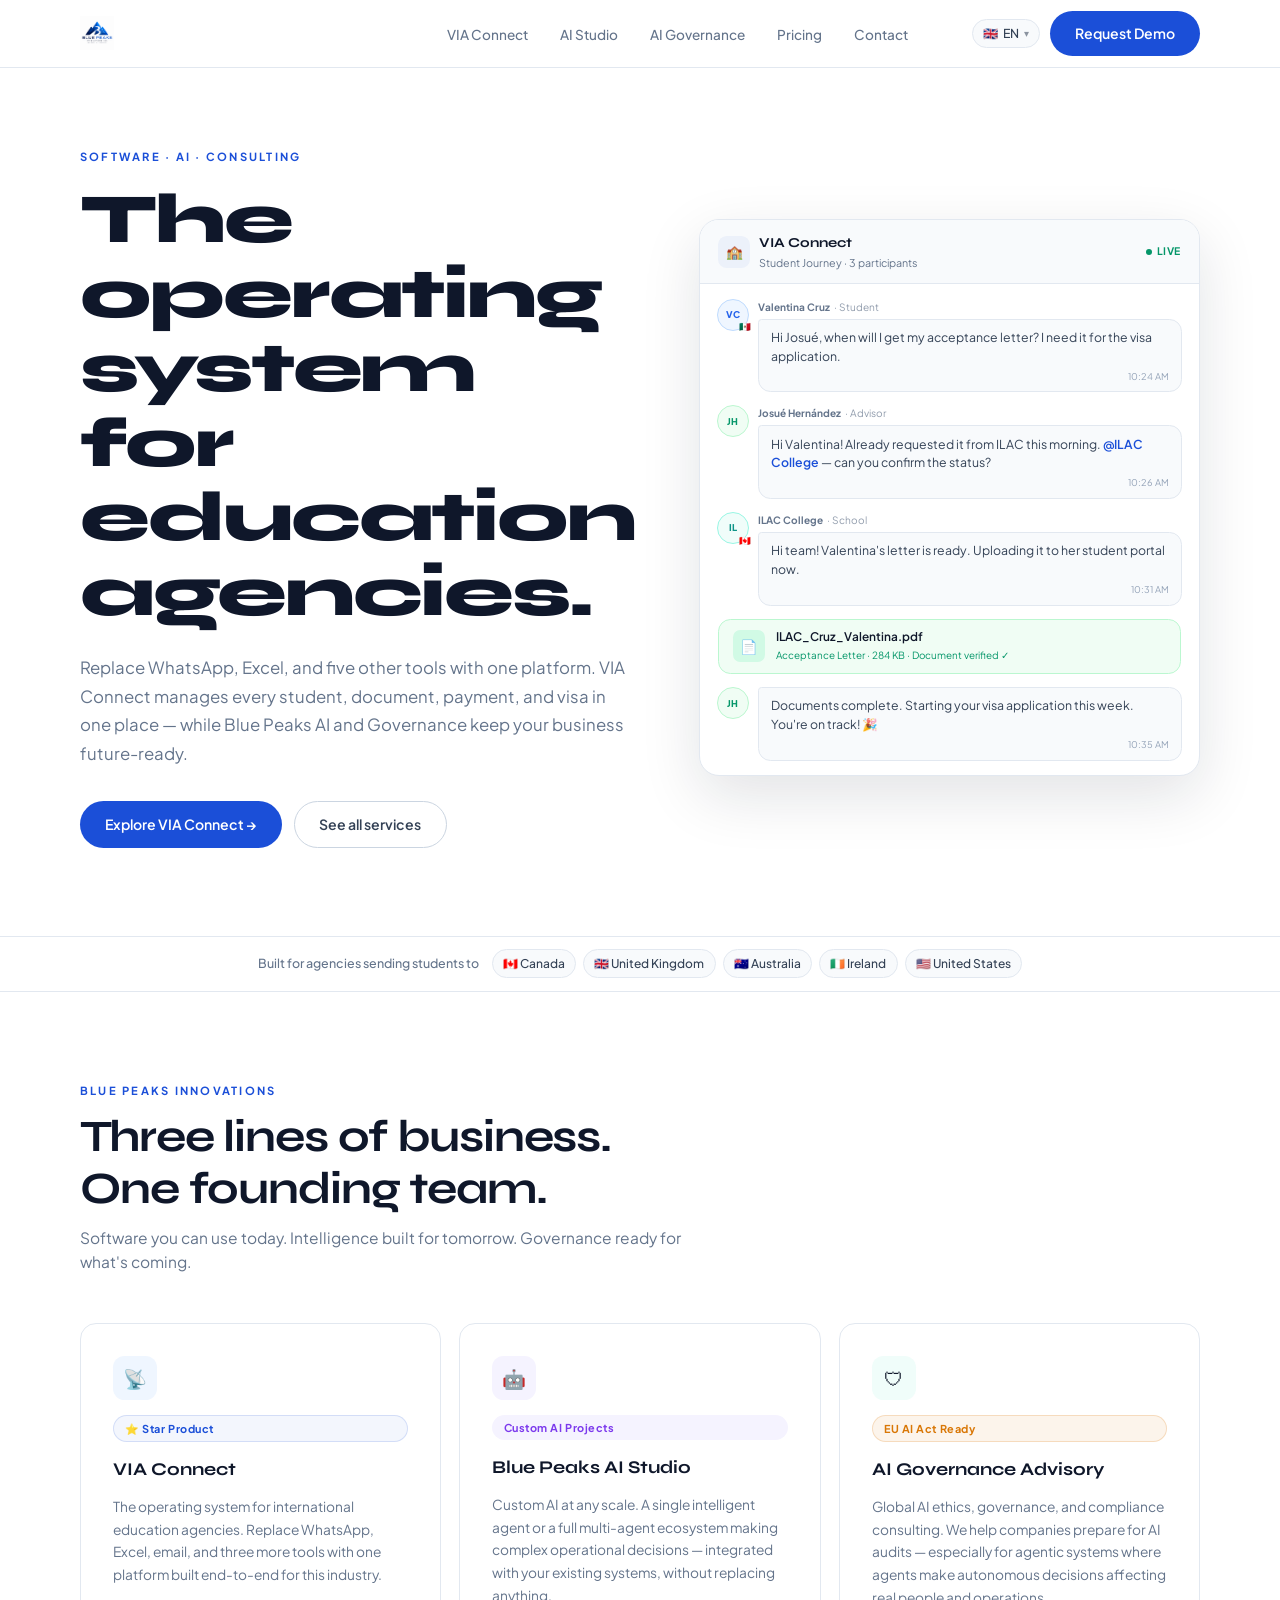
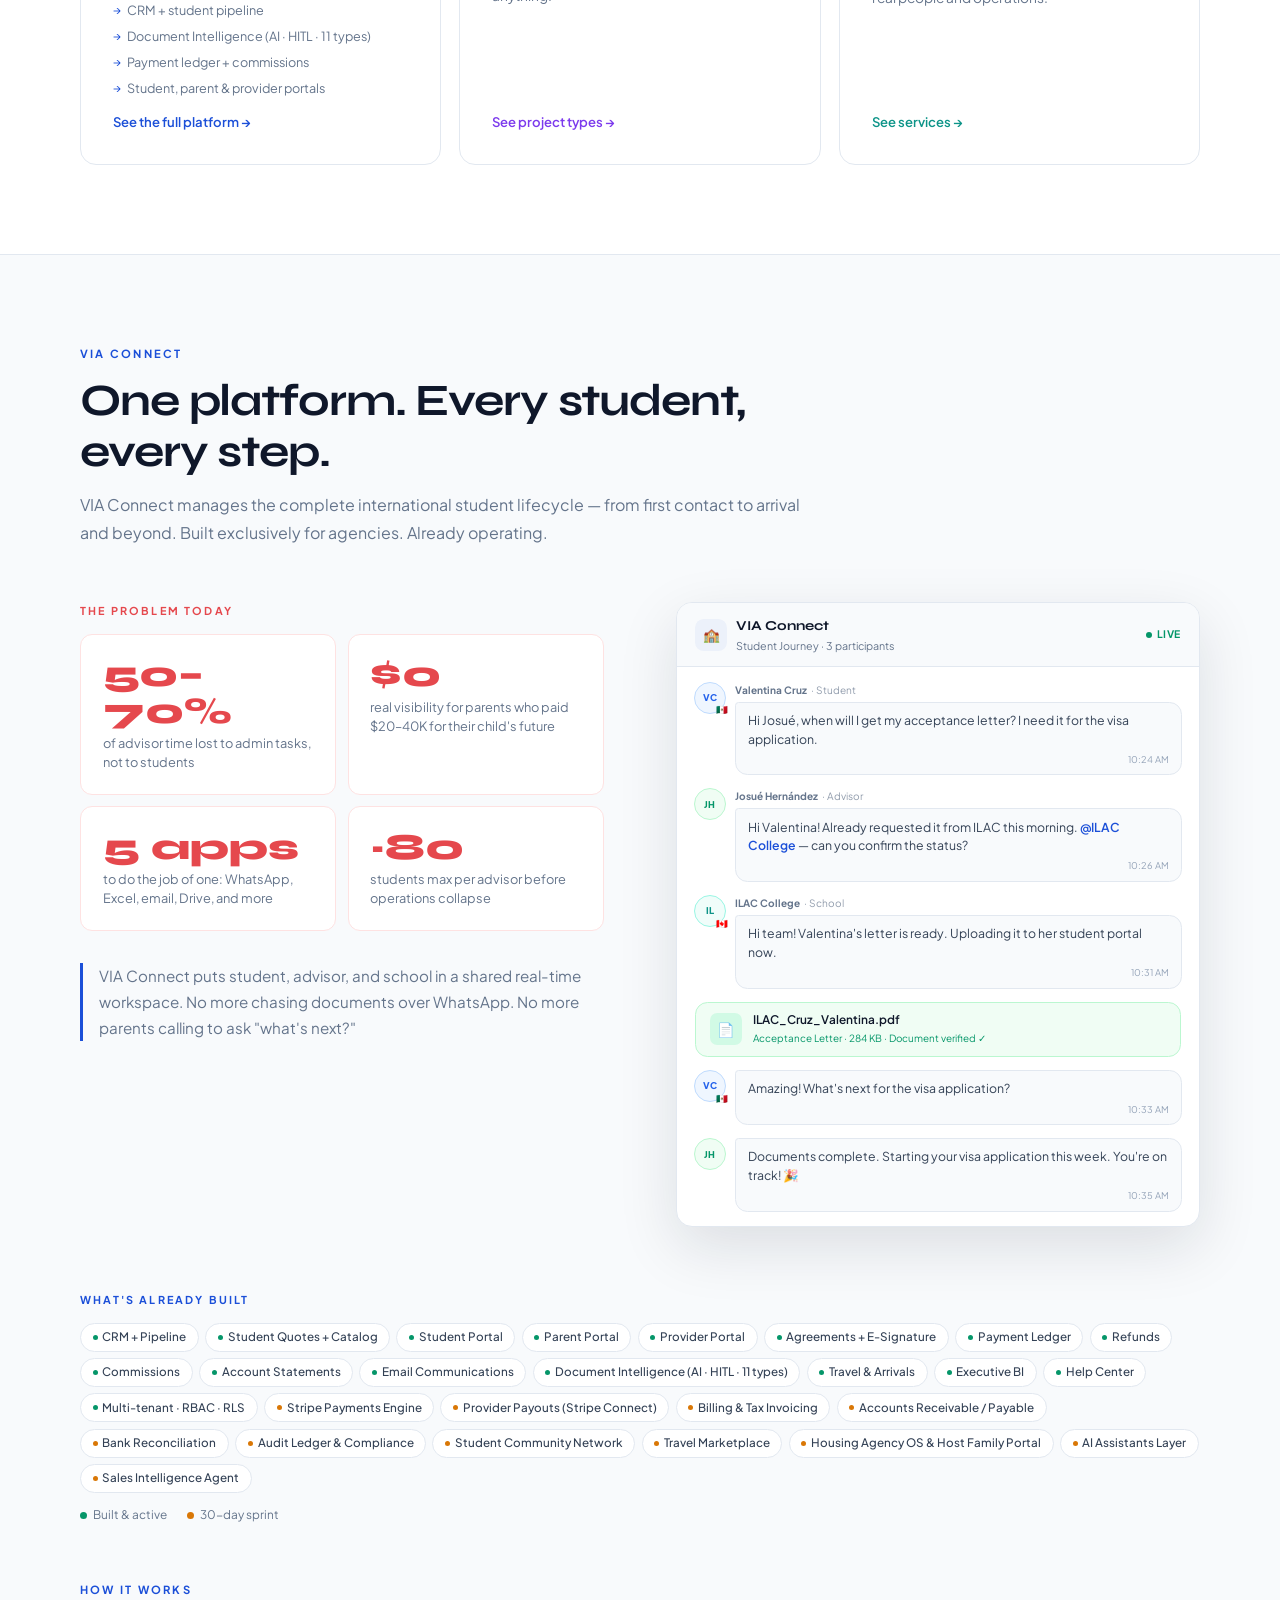
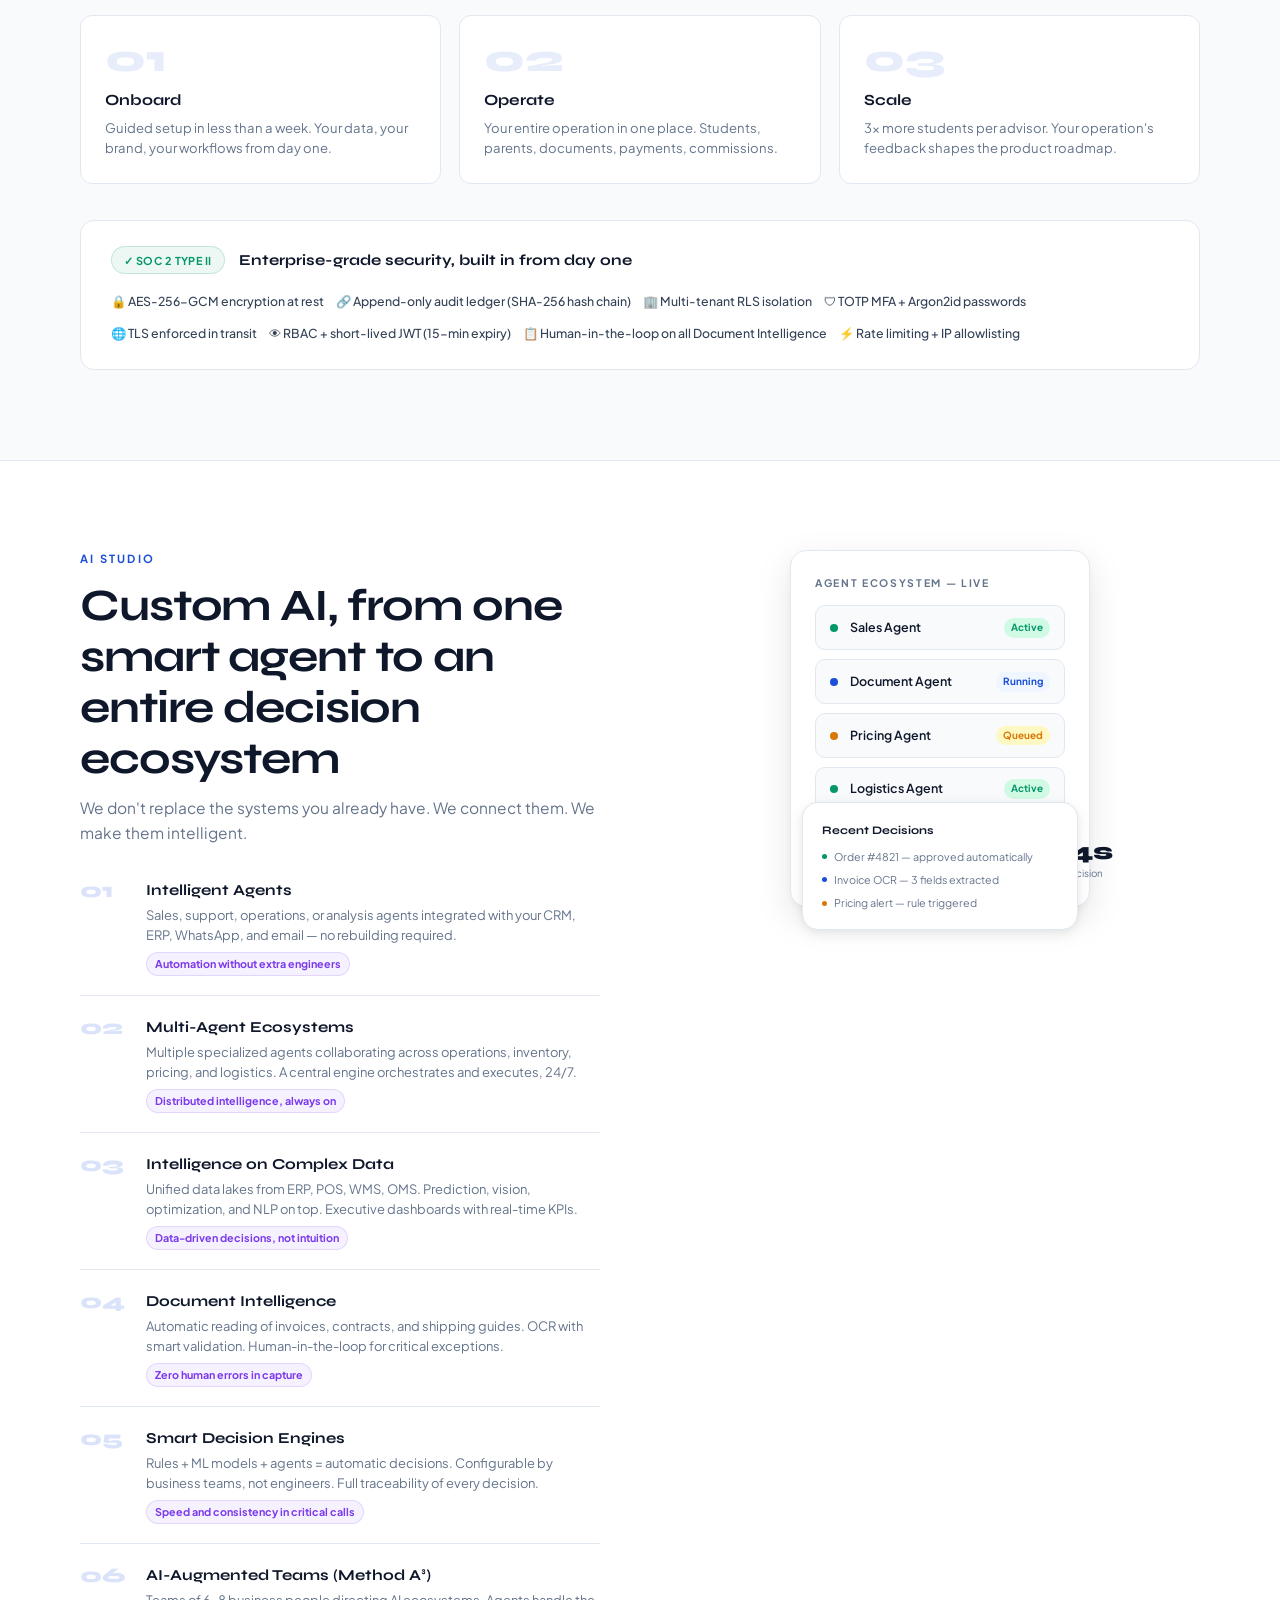
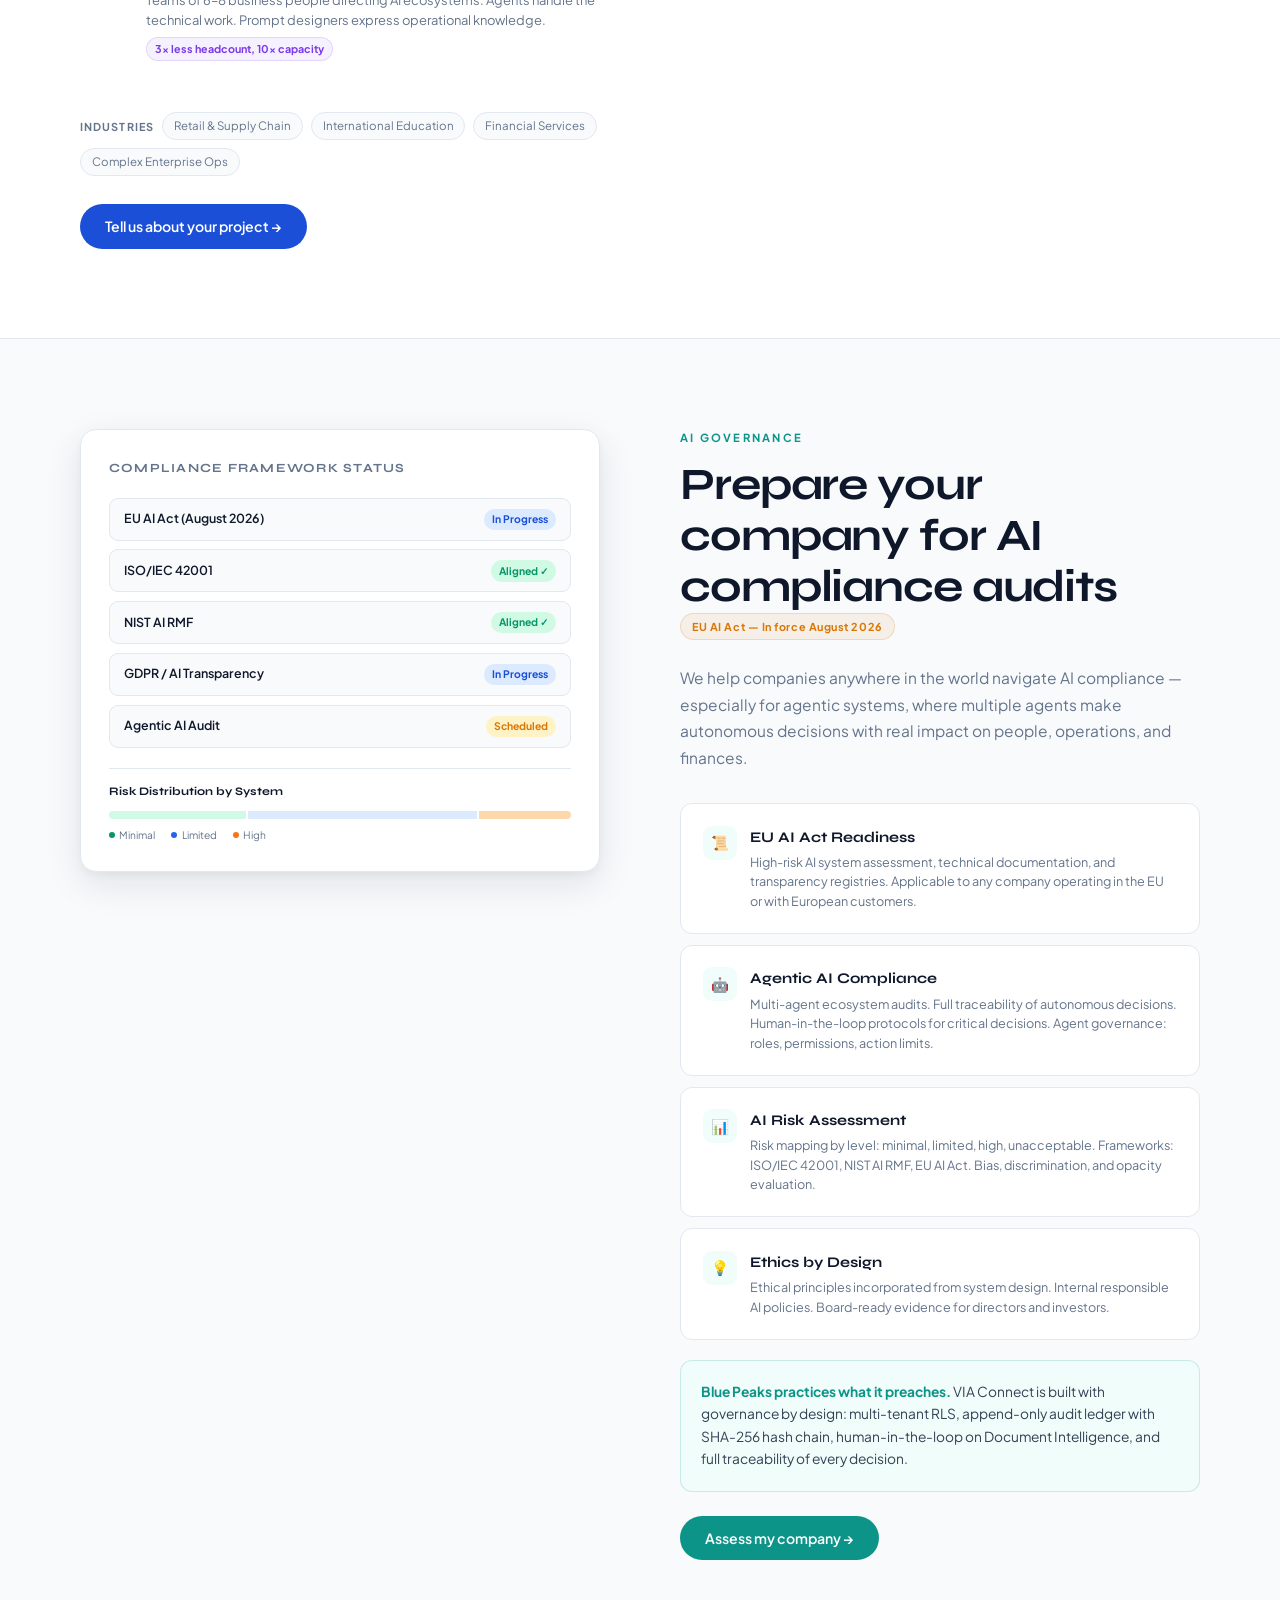
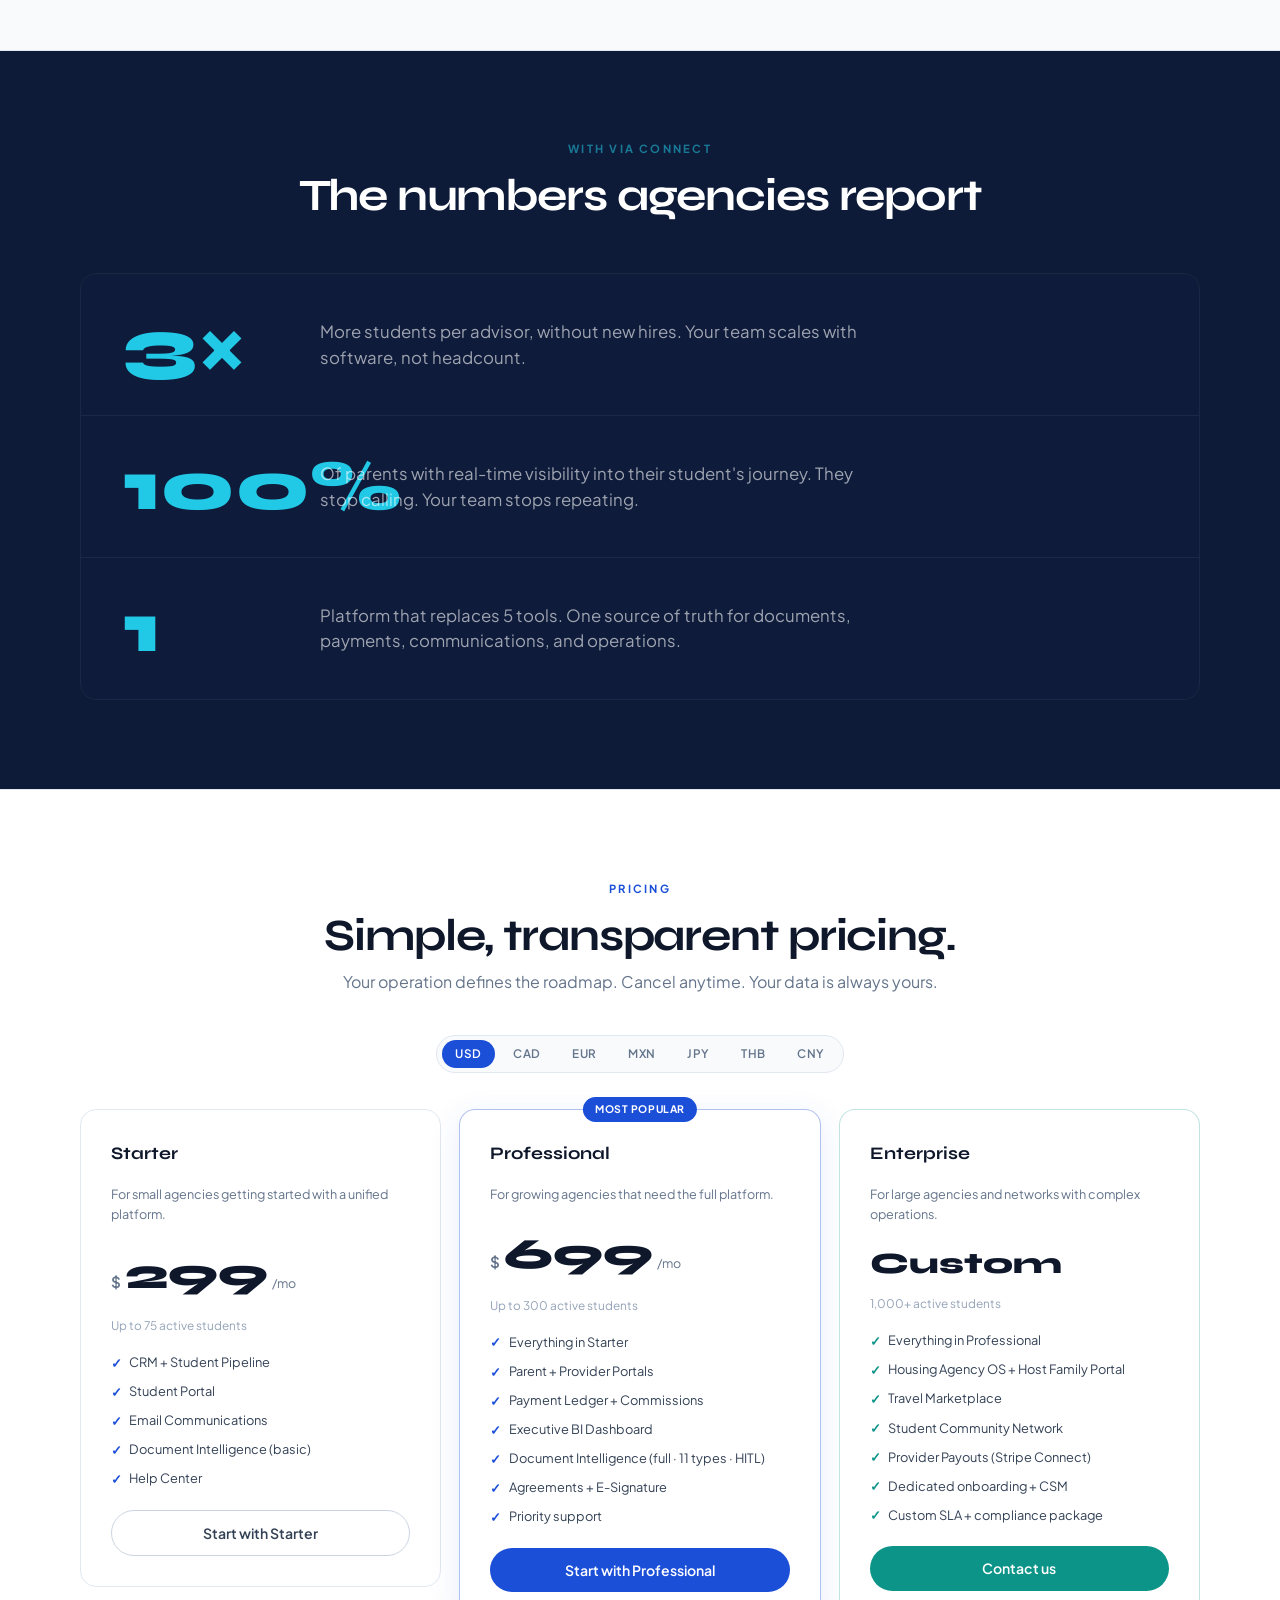
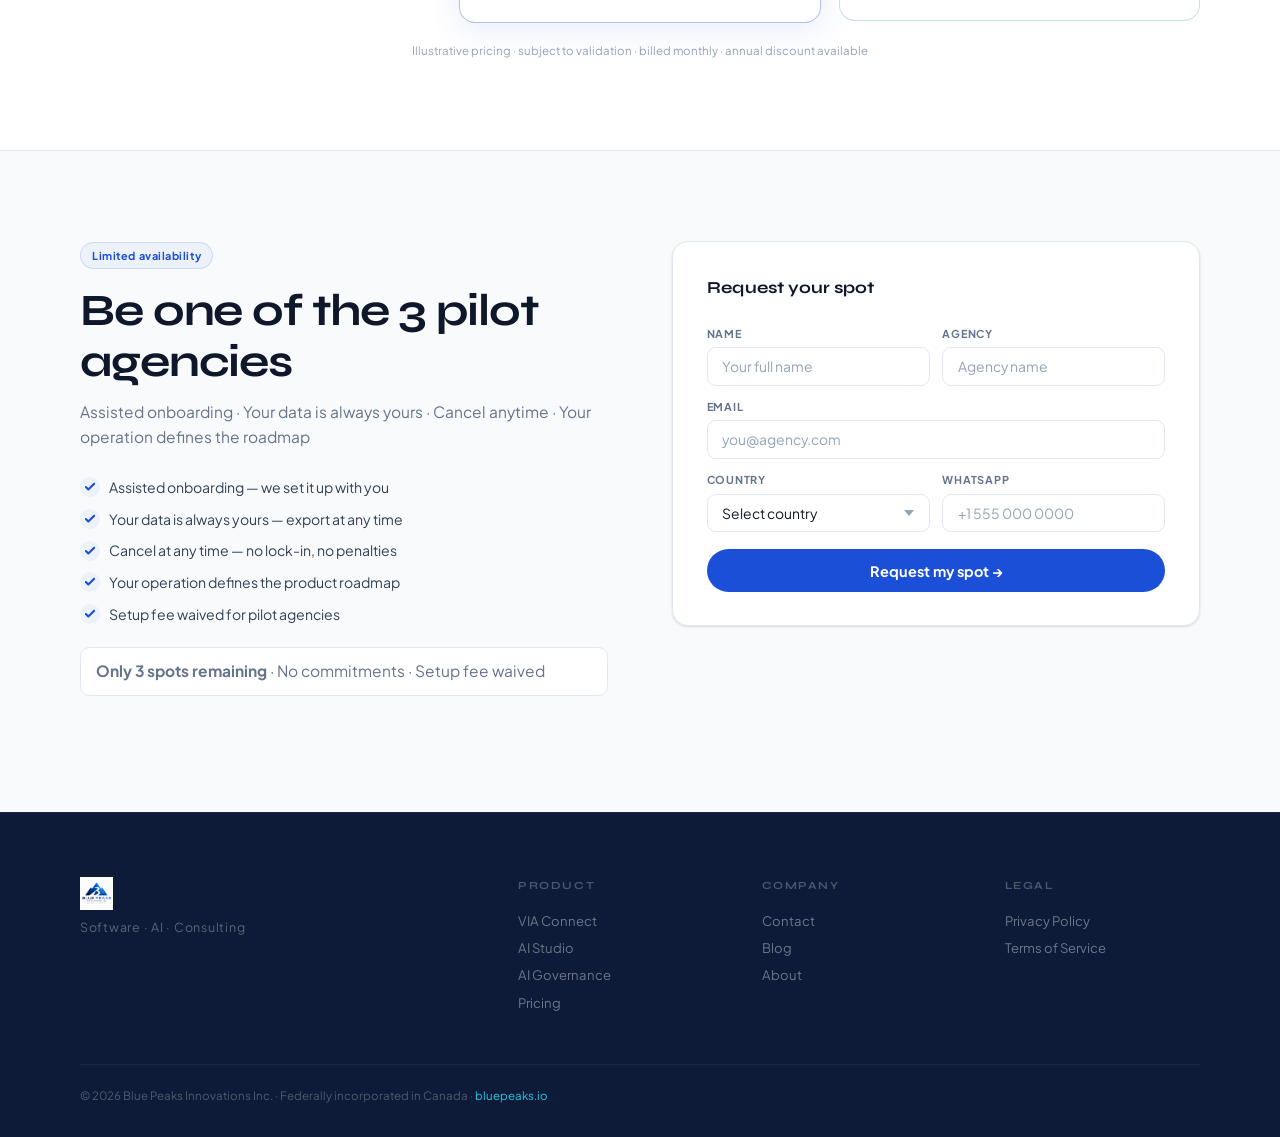
==== commit 3a8eb1e5: "redesign: white editorial theme inspired by passage.com" ====
--- a/index.html
+++ b/index.html
@@ -8,380 +8,344 @@
 <link rel="icon" type="image/x-icon" href="./assets/favicon.ico">
 <link rel="preconnect" href="https://fonts.googleapis.com">
 <link rel="preconnect" href="https://fonts.gstatic.com" crossorigin>
-<link href="https://fonts.googleapis.com/css2?family=Syne:wght@600;700;800&family=Plus+Jakarta+Sans:wght@400;500;600&family=Noto+Sans+SC:wght@400;500&family=Noto+Sans+JP:wght@400;500&family=Noto+Sans+Thai:wght@400;500&display=swap" rel="stylesheet">
+<link href="https://fonts.googleapis.com/css2?family=Syne:wght@600;700;800&family=Plus+Jakarta+Sans:ital,wght@0,400;0,500;0,600;1,400&family=Noto+Sans+SC:wght@400;500&family=Noto+Sans+JP:wght@400;500&family=Noto+Sans+Thai:wght@400;500&display=swap" rel="stylesheet">
 <style>
 *,*::before,*::after{box-sizing:border-box;margin:0;padding:0}
 html{scroll-behavior:smooth;font-size:16px}
-body{font-family:'Plus Jakarta Sans',sans-serif;background:#F4F7FC;color:#1a2236;line-height:1.6;overflow-x:hidden}
+body{font-family:'Plus Jakarta Sans',sans-serif;background:#fff;color:#0F172A;line-height:1.6;overflow-x:hidden}
 img{max-width:100%;display:block}
 a{text-decoration:none;color:inherit}
 ul{list-style:none}
 button{cursor:pointer;font-family:inherit;border:none;background:none}
 
 :root{
-  --bg:#F4F7FC;--bg-white:#FFFFFF;--bg-soft:#EBF0FA;
-  --dark:#0D1B38;--dark-card:#122144;--dark-deep:#09132B;
-  --blue:#1B4FD8;--blue-lt:#2563EB;--blue-dim:rgba(27,79,216,.08);
-  --cyan:#22C9E6;--teal:#14B8A6;--purple:#8364E8;
-  --green:#1FAE6B;--amber:#E6A52B;--coral:#E5484D;
-  --txt:#1a2236;--txt-body:#374151;--txt-muted:#6B7280;
-  --txt-on-dark:rgba(245,248,255,.9);--txt-on-dark-dim:rgba(245,248,255,.55);
-  --border:#E2E8F5;--border-blue:rgba(27,79,216,.14);
-  --border-dark:rgba(255,255,255,.07);
-  --r:.75rem;--rlg:1.25rem;--rxl:1.75rem;--rfull:9999px;
+  --blue:#1B4FD8;--blue-lt:#2563EB;--blue-dim:rgba(27,79,216,.07);
+  --teal:#0D9488;--green:#059669;--coral:#E5484D;--amber:#D97706;
+  --txt:#0F172A;--txt-body:#334155;--txt-muted:#64748B;--txt-faint:#94A3B8;
+  --border:#E2E8F0;--border-strong:#CBD5E1;
+  --bg:#FFFFFF;--bg-soft:#F8FAFC;--bg-blue:rgba(27,79,216,.05);
+  --dark:#0D1B38;--dark-card:rgba(15,28,60,.7);
   --fd:'Syne',sans-serif;--fb:'Plus Jakarta Sans',sans-serif;
   --ease:cubic-bezier(.16,1,.3,1);
-  --nav-h:72px;
-  --sh-sm:0 1px 4px rgba(26,34,54,.06),0 1px 2px rgba(26,34,54,.04);
-  --sh-md:0 4px 16px rgba(26,34,54,.08),0 2px 6px rgba(26,34,54,.04);
-  --sh-lg:0 12px 40px rgba(26,34,54,.10),0 4px 12px rgba(26,34,54,.05);
-  --sh-xl:0 20px 60px rgba(26,34,54,.13);
+  --nav-h:68px;
+  --sh:0 1px 3px rgba(15,23,42,.08),0 1px 2px rgba(15,23,42,.05);
+  --sh-md:0 4px 16px rgba(15,23,42,.08),0 2px 6px rgba(15,23,42,.04);
+  --sh-lg:0 12px 36px rgba(15,23,42,.1),0 4px 10px rgba(15,23,42,.04);
+  --sh-xl:0 20px 60px rgba(15,23,42,.12);
 }
 [data-lang="zh"]{--fd:'Noto Sans SC',sans-serif;--fb:'Noto Sans SC',sans-serif}
 [data-lang="ja"]{--fd:'Noto Sans JP',sans-serif;--fb:'Noto Sans JP',sans-serif}
 [data-lang="th"]{--fd:'Noto Sans Thai',sans-serif;--fb:'Noto Sans Thai',sans-serif}
 
-.container{max-width:1240px;margin:0 auto;padding:0 clamp(1.25rem,4vw,2.5rem)}
-.section{padding:clamp(4.5rem,7vw,7rem) 0}
-.section-lbl{font-family:var(--fd);font-size:.68rem;font-weight:700;letter-spacing:.2em;text-transform:uppercase;display:block;margin-bottom:.7rem}
-.lbl-blue{color:var(--blue)}.lbl-cyan{color:var(--cyan)}.lbl-teal{color:var(--teal)}.lbl-coral{color:var(--coral)}
-.h1{font-family:var(--fd);font-size:clamp(2.6rem,5vw,4.6rem);font-weight:800;line-height:1.08;letter-spacing:-.03em}
-.h2{font-family:var(--fd);font-size:clamp(1.85rem,3.2vw,2.85rem);font-weight:700;line-height:1.15;letter-spacing:-.02em}
-.h3{font-family:var(--fd);font-size:clamp(1.1rem,1.8vw,1.45rem);font-weight:700;line-height:1.25}
-.animate-in{opacity:0;transform:translateY(18px);transition:opacity .55s var(--ease),transform .55s var(--ease)}
+.container{max-width:1200px;margin:0 auto;padding:0 clamp(1.25rem,4vw,2.5rem)}
+.section{padding:clamp(5rem,7vw,8rem) 0}
+.section-lbl{font-size:.7rem;font-weight:700;letter-spacing:.2em;text-transform:uppercase;display:block;margin-bottom:.75rem;color:var(--blue)}
+.lbl-teal{color:var(--teal)}.lbl-muted{color:var(--txt-muted)}
+.h1{font-family:var(--fd);font-size:clamp(3rem,5.5vw,5.2rem);font-weight:800;line-height:1.06;letter-spacing:-.03em;color:var(--txt)}
+.h2{font-family:var(--fd);font-size:clamp(2rem,3.5vw,3rem);font-weight:700;line-height:1.14;letter-spacing:-.025em;color:var(--txt)}
+.h3{font-family:var(--fd);font-size:clamp(1.1rem,1.8vw,1.4rem);font-weight:700;line-height:1.25;color:var(--txt)}
+.animate-in{opacity:0;transform:translateY(16px);transition:opacity .5s var(--ease),transform .5s var(--ease)}
 .animate-in.visible{opacity:1;transform:none}
-.badge{display:inline-flex;align-items:center;gap:.35rem;padding:.26rem .8rem;border-radius:var(--rfull);font-size:.7rem;font-weight:700;letter-spacing:.05em}
-.badge-blue{background:rgba(27,79,216,.09);border:1px solid rgba(27,79,216,.18);color:var(--blue)}
-.badge-cyan{background:rgba(34,201,230,.1);border:1px solid rgba(34,201,230,.28);color:#0e9ab5}
-.badge-green{background:rgba(31,174,107,.09);border:1px solid rgba(31,174,107,.22);color:#148a52}
-.badge-teal{background:rgba(20,184,166,.09);border:1px solid rgba(20,184,166,.22);color:#0d8a7a}
-.badge-purple{background:rgba(131,100,232,.09);border:1px solid rgba(131,100,232,.22);color:#6042c4}
-.badge-amber{background:rgba(230,165,43,.12);border:1px solid rgba(230,165,43,.3);color:#9a6e0a}
-
-.btn{display:inline-flex;align-items:center;gap:.45rem;padding:.7rem 1.6rem;border-radius:var(--rfull);font-weight:600;font-size:.9rem;transition:all .2s var(--ease)}
-.btn-primary{background:var(--blue);color:#fff;box-shadow:0 2px 14px rgba(27,79,216,.28)}
-.btn-primary:hover{background:var(--blue-lt);transform:translateY(-1px);box-shadow:0 4px 22px rgba(27,79,216,.38)}
-.btn-outline{border:1.5px solid var(--border-blue);color:var(--blue)}
-.btn-outline:hover{background:var(--blue-dim);border-color:rgba(27,79,216,.28)}
-.btn-outline-white{border:1.5px solid rgba(255,255,255,.22);color:#fff}
-.btn-outline-white:hover{background:rgba(255,255,255,.09);border-color:rgba(255,255,255,.4)}
-.btn-teal{background:var(--teal);color:#fff;box-shadow:0 2px 14px rgba(20,184,166,.25)}
-.btn-teal:hover{background:#17c9b5;transform:translateY(-1px)}
-.btn-cyan{background:var(--cyan);color:#0D1B38;box-shadow:0 2px 12px rgba(34,201,230,.22)}
-.btn-cyan:hover{background:#3DD4EB;transform:translateY(-1px)}
-
-/* NAV */
-.nav{position:fixed;top:0;left:0;right:0;z-index:100;height:var(--nav-h);display:flex;align-items:center;transition:background .3s,border-color .3s,box-shadow .3s;border-bottom:1px solid transparent}
-.nav.scrolled{background:rgba(255,255,255,.95);backdrop-filter:blur(18px);-webkit-backdrop-filter:blur(18px);border-color:var(--border);box-shadow:var(--sh-sm)}
-.nav-inner{max-width:1240px;margin:0 auto;padding:0 clamp(1.25rem,4vw,2.5rem);width:100%;display:flex;align-items:center;gap:2rem}
-.nav-logo img{height:36px;width:auto}
+.tag{display:inline-flex;align-items:center;gap:.3rem;padding:.22rem .7rem;border-radius:99px;font-size:.68rem;font-weight:700;letter-spacing:.05em}
+.tag-blue{background:var(--bg-blue);border:1px solid rgba(27,79,216,.15);color:var(--blue)}
+.tag-green{background:rgba(5,150,105,.07);border:1px solid rgba(5,150,105,.18);color:var(--green)}
+.tag-teal{background:rgba(13,148,136,.07);border:1px solid rgba(13,148,136,.18);color:var(--teal)}
+.tag-amber{background:rgba(217,119,6,.08);border:1px solid rgba(217,119,6,.2);color:var(--amber)}
+
+.btn{display:inline-flex;align-items:center;gap:.42rem;padding:.68rem 1.55rem;border-radius:99px;font-weight:600;font-size:.88rem;transition:all .18s var(--ease)}
+.btn-primary{background:var(--blue);color:#fff}
+.btn-primary:hover{background:var(--blue-lt);transform:translateY(-1px);box-shadow:0 4px 18px rgba(27,79,216,.28)}
+.btn-ghost{border:1.5px solid var(--border-strong);color:var(--txt-body)}
+.btn-ghost:hover{border-color:var(--txt-muted);color:var(--txt);background:var(--bg-soft)}
+.btn-teal{background:var(--teal);color:#fff}
+.btn-teal:hover{background:#0F9D8B;transform:translateY(-1px)}
+
+/* NAV — always white */
+.nav{position:fixed;top:0;left:0;right:0;z-index:100;height:var(--nav-h);background:#fff;border-bottom:1px solid var(--border);display:flex;align-items:center}
+.nav-inner{max-width:1200px;margin:0 auto;padding:0 clamp(1.25rem,4vw,2.5rem);width:100%;display:flex;align-items:center;gap:2.5rem}
+.nav-logo img{height:34px;width:auto}
 .nav-links{display:flex;align-items:center;gap:2rem;margin-left:auto}
-.nav-links a{font-size:.875rem;font-weight:500;color:rgba(255,255,255,.72);transition:color .15s}
-.nav-links a:hover{color:#fff}
-.nav.scrolled .nav-links a{color:var(--txt-muted)}
-.nav.scrolled .nav-links a:hover{color:var(--txt)}
-.nav-right{display:flex;align-items:center;gap:.75rem;margin-left:1.5rem}
+.nav-links a{font-size:.85rem;font-weight:500;color:var(--txt-muted);transition:color .14s}
+.nav-links a:hover{color:var(--txt)}
+.nav-right{display:flex;align-items:center;gap:.65rem;margin-left:1.5rem}
 .lang-selector{position:relative}
-.lang-btn{display:flex;align-items:center;gap:.32rem;padding:.36rem .68rem;border-radius:var(--rfull);background:rgba(255,255,255,.08);border:1px solid rgba(255,255,255,.14);font-size:.78rem;font-weight:500;color:#fff;cursor:pointer;transition:all .15s}
-.nav.scrolled .lang-btn{background:var(--bg);border-color:var(--border);color:var(--txt)}
-.lang-btn:hover{background:rgba(255,255,255,.14)}
-.nav.scrolled .lang-btn:hover{background:var(--bg-soft)}
-.lang-dropdown{position:absolute;top:calc(100% + .5rem);right:0;background:#fff;border:1px solid var(--border);border-radius:var(--rlg);padding:.4rem;min-width:140px;display:none;box-shadow:var(--sh-lg)}
+.lang-btn{display:flex;align-items:center;gap:.3rem;padding:.34rem .65rem;border-radius:99px;background:var(--bg-soft);border:1px solid var(--border);font-size:.77rem;font-weight:500;color:var(--txt-body);cursor:pointer;transition:all .14s}
+.lang-btn:hover{background:var(--border);color:var(--txt)}
+.lang-dropdown{position:absolute;top:calc(100% + .45rem);right:0;background:#fff;border:1px solid var(--border);border-radius:12px;padding:.35rem;min-width:136px;display:none;box-shadow:var(--sh-lg)}
 .lang-dropdown.open{display:block}
-.lang-option{display:flex;align-items:center;gap:.45rem;padding:.46rem .75rem;border-radius:.5rem;font-size:.83rem;cursor:pointer;transition:background .12s;white-space:nowrap;color:var(--txt-body)}
-.lang-option:hover,.lang-option.active{background:var(--blue-dim);color:var(--blue)}
+.lang-option{display:flex;align-items:center;gap:.42rem;padding:.44rem .72rem;border-radius:.5rem;font-size:.82rem;cursor:pointer;transition:background .1s;white-space:nowrap;color:var(--txt-body)}
+.lang-option:hover,.lang-option.active{background:var(--bg-blue);color:var(--blue)}
 .nav-hamburger{display:none;flex-direction:column;gap:5px;padding:.5rem;cursor:pointer}
-.nav-hamburger span{display:block;width:22px;height:2px;background:#fff;border-radius:2px;transition:all .25s}
-.nav.scrolled .nav-hamburger span{background:var(--txt)}
-.nav-mobile{display:none;position:fixed;top:var(--nav-h);left:0;right:0;background:#fff;border-bottom:1px solid var(--border);padding:1.5rem;flex-direction:column;gap:.7rem;z-index:99;box-shadow:var(--sh-md)}
+.nav-hamburger span{display:block;width:22px;height:2px;background:var(--txt);border-radius:2px;transition:all .25s}
+.nav-mobile{display:none;position:fixed;top:var(--nav-h);left:0;right:0;background:#fff;border-bottom:1px solid var(--border);padding:1.25rem;flex-direction:column;gap:.65rem;z-index:99;box-shadow:var(--sh-md)}
 .nav-mobile.open{display:flex}
-.nav-mobile a{padding:.6rem 0;border-bottom:1px solid var(--border);font-size:.95rem;color:var(--txt-body)}
+.nav-mobile a{padding:.58rem 0;border-bottom:1px solid var(--border);font-size:.93rem;color:var(--txt-body)}
 @media(max-width:900px){.nav-links{display:none}.nav-hamburger{display:flex}}
 
-/* HERO — dark navy */
-.hero{min-height:100vh;padding-top:var(--nav-h);display:flex;align-items:center;position:relative;overflow:hidden;background:var(--dark)}
-.hero-bg{position:absolute;inset:0;background:
-  radial-gradient(ellipse 68% 55% at 74% 16%,rgba(27,79,216,.3) 0%,transparent 58%),
-  radial-gradient(ellipse 42% 42% at 14% 78%,rgba(34,201,230,.07) 0%,transparent 52%),
-  radial-gradient(ellipse 90% 50% at 50% 105%,rgba(9,19,43,.0) 0%,#0D1B38 75%)}
-.hero-dots{position:absolute;inset:0;background-image:radial-gradient(circle,rgba(255,255,255,.04) 1px,transparent 1px);background-size:28px 28px;pointer-events:none}
-.hero-inner{position:relative;display:grid;grid-template-columns:55fr 45fr;gap:3.5rem;align-items:center;padding:4.5rem 0 5.5rem}
-.hero-content{display:flex;flex-direction:column;gap:1.35rem}
-.hero-kicker{font-family:var(--fd);font-size:.68rem;font-weight:700;letter-spacing:.2em;text-transform:uppercase;color:var(--cyan)}
-.hero-hl{color:#fff}
-.hero-hl .accent{color:var(--cyan)}
-.hero-sub{font-size:1.05rem;line-height:1.72;color:var(--txt-on-dark-dim);max-width:52ch}
-.hero-bullets{display:flex;flex-direction:column;gap:.55rem}
-.hero-bul{display:flex;align-items:flex-start;gap:.6rem;font-size:.9rem;color:rgba(245,248,255,.6)}
-.hero-bul strong{color:rgba(245,248,255,.88);font-weight:600}
-.hero-ctas{display:flex;gap:.8rem;flex-wrap:wrap;padding-top:.2rem}
-/* Dashboard window */
-.hero-vis{display:flex;justify-content:flex-end;align-items:center}
-.dash-win{width:100%;max-width:445px;background:rgba(18,33,68,.82);backdrop-filter:blur(10px);border:1px solid rgba(255,255,255,.09);border-radius:1.2rem;overflow:hidden;box-shadow:0 28px 70px rgba(0,0,0,.48),0 0 50px rgba(27,79,216,.1);animation:fl 6s ease-in-out infinite}
-@keyframes fl{0%,100%{transform:translateY(0)}50%{transform:translateY(-8px)}}
-.dash-bar{display:flex;align-items:center;gap:.45rem;padding:.62rem 1rem;background:rgba(9,19,43,.55);border-bottom:1px solid rgba(255,255,255,.06)}
-.dd{width:10px;height:10px;border-radius:50%;display:inline-block}
-.dash-ttl{font-size:.7rem;font-weight:600;color:rgba(255,255,255,.36);margin-left:.4rem;letter-spacing:.04em}
-.dash-body{padding:1.15rem 1.1rem}
-.dash-top-row{display:flex;justify-content:space-between;align-items:flex-end;margin-bottom:.8rem}
-.dash-met{font-family:var(--fd);font-size:1.75rem;font-weight:800;color:#fff;line-height:1}
-.dash-sub{font-size:.65rem;color:rgba(255,255,255,.36);margin-top:.12rem}
-.dash-prog{height:4px;background:rgba(255,255,255,.07);border-radius:4px;margin-bottom:.95rem;overflow:hidden}
-.dash-fill{height:100%;width:68%;background:linear-gradient(90deg,var(--blue),var(--cyan));border-radius:4px}
-.dash-stus{display:flex;flex-direction:column;gap:.35rem}
-.dash-stu{display:flex;align-items:center;justify-content:space-between;padding:.42rem .58rem;border-radius:.48rem;background:rgba(255,255,255,.04);border:1px solid rgba(255,255,255,.05)}
-.stn{font-size:.7rem;font-weight:600;color:rgba(255,255,255,.78)}
-.stc{font-size:.58rem;font-weight:700;padding:.14rem .48rem;border-radius:999px}
-.stc.visa{background:rgba(31,174,107,.2);color:#1FAE6B}
-.stc.docs{background:rgba(27,79,216,.28);color:#7DB4FF}
-.stc.arr{background:rgba(230,165,43,.2);color:var(--amber)}
-@media(max-width:900px){.hero-inner{grid-template-columns:1fr;gap:3rem}.hero-vis{justify-content:center}.dash-win{max-width:340px}}
+/* HERO */
+.hero{padding-top:var(--nav-h);background:#fff;min-height:calc(100vh - var(--nav-h));display:flex;align-items:center;border-bottom:1px solid var(--border)}
+.hero-inner{display:grid;grid-template-columns:52fr 48fr;gap:4rem;align-items:center;padding:5rem 0 5.5rem}
+.hero-lbl{font-size:.7rem;font-weight:700;letter-spacing:.2em;text-transform:uppercase;color:var(--blue);margin-bottom:1rem;display:block}
+.hero-h1{color:var(--txt);margin-bottom:1.5rem}
+.hero-h1 em{font-style:italic;font-family:'Georgia',serif;color:var(--txt-muted);font-size:.88em}
+.hero-sub{font-size:1.05rem;color:var(--txt-muted);line-height:1.72;max-width:50ch;margin-bottom:2rem}
+.hero-ctas{display:flex;gap:.75rem;flex-wrap:wrap}
+
+/* Chat UI — hero visual */
+.hero-chat{background:#fff;border:1.5px solid var(--border);border-radius:20px;box-shadow:var(--sh-xl);overflow:hidden}
+.ch-topbar{display:flex;align-items:center;justify-content:space-between;padding:.75rem 1.15rem;background:var(--bg-soft);border-bottom:1px solid var(--border)}
+.ch-tb-left{display:flex;align-items:center;gap:.55rem}
+.ch-tb-ico{width:32px;height:32px;border-radius:.55rem;background:var(--bg-blue);display:flex;align-items:center;justify-content:center;font-size:.85rem}
+.ch-tb-title{font-family:var(--fd);font-size:.85rem;font-weight:700;color:var(--txt)}
+.ch-tb-sub{font-size:.67rem;color:var(--txt-muted)}
+.live-dot{display:flex;align-items:center;gap:.3rem;font-size:.65rem;font-weight:700;color:var(--green);letter-spacing:.04em}
+.live-dot::before{content:'';width:6px;height:6px;border-radius:50%;background:var(--green);display:inline-block;animation:blink 1.6s ease-in-out infinite}
+@keyframes blink{0%,100%{opacity:1}50%{opacity:.3}}
+.ch-msgs{padding:.9rem 1.05rem;display:flex;flex-direction:column;gap:.82rem}
+.ch-msg{display:flex;gap:.55rem;align-items:flex-start}
+.av{flex-shrink:0;width:32px;height:32px;border-radius:50%;display:flex;align-items:center;justify-content:center;font-size:.58rem;font-weight:800;position:relative;line-height:1}
+.av-flag{position:absolute;bottom:-2px;right:-3px;font-size:.58rem;line-height:1}
+.av-s{background:#EFF6FF;color:#2563EB;border:1.5px solid #BFDBFE}
+.av-a{background:#F0FDF4;color:#059669;border:1.5px solid #BBF7D0}
+.av-i{background:#F0FDFA;color:#0D9488;border:1.5px solid #99F6E4}
+.ch-body{flex:1;min-width:0}
+.ch-sender{font-size:.63rem;font-weight:700;color:var(--txt-muted);margin-bottom:.24rem;display:flex;align-items:center;gap:.3rem}
+.ch-role{font-weight:400;opacity:.7}
+.ch-bub{background:var(--bg-soft);border:1px solid var(--border);border-radius:.22rem .78rem .78rem .78rem;padding:.52rem .78rem;font-size:.77rem;color:var(--txt-body);line-height:1.52}
+.ch-bub .men{color:var(--blue);font-weight:600}
+.ch-time{font-size:.58rem;color:var(--txt-faint);margin-top:.22rem;text-align:right}
+.ch-file{display:flex;align-items:center;gap:.65rem;padding:.55rem .88rem;background:#F0FDF4;border:1px solid #BBF7D0;border-radius:.78rem;margin:0 .1rem}
+.cf-ico{width:32px;height:32px;background:#D1FAE5;border-radius:.45rem;display:flex;align-items:center;justify-content:center;font-size:.88rem;flex-shrink:0}
+.cf-name{font-size:.74rem;font-weight:600;color:var(--txt)}
+.cf-meta{font-size:.62rem;color:var(--green);margin-top:.06rem}
+@media(max-width:900px){.hero-inner{grid-template-columns:1fr;padding:3.5rem 0 4rem}.hero-chat{display:none}}
 
 /* TRUST BAR */
-.trust-bar{background:#fff;border-bottom:1px solid var(--border);padding:.85rem 0}
-.trust-inner{display:flex;align-items:center;justify-content:center;flex-wrap:wrap;gap:.85rem}
-.trust-txt{font-size:.8rem;color:var(--txt-muted);font-weight:500;white-space:nowrap}
-.trust-chips{display:flex;gap:.45rem;flex-wrap:wrap;align-items:center}
-.trust-chip{display:flex;align-items:center;gap:.28rem;padding:.26rem .68rem;border-radius:var(--rfull);background:var(--bg);border:1px solid var(--border);font-size:.76rem;font-weight:500;color:var(--txt-body)}
+.trust-bar{border-bottom:1px solid var(--border);padding:.8rem 0;background:#fff}
+.trust-inner{display:flex;align-items:center;justify-content:center;flex-wrap:wrap;gap:.8rem}
+.trust-txt{font-size:.78rem;color:var(--txt-muted);font-weight:500;white-space:nowrap}
+.trust-flags{display:flex;gap:.42rem;flex-wrap:wrap;align-items:center}
+.trust-flag{display:flex;align-items:center;gap:.26rem;padding:.24rem .65rem;border-radius:99px;background:var(--bg-soft);border:1px solid var(--border);font-size:.75rem;font-weight:500;color:var(--txt-body)}
 
 /* SERVICES */
 .svc-section{background:#fff}
-.svc-top{text-align:center;max-width:56ch;margin:0 auto 3rem}
-.svc-top .h2{color:var(--txt)}
-.svc-top p{color:var(--txt-muted);margin-top:.8rem;font-size:.98rem}
-.svc-grid{display:grid;grid-template-columns:repeat(3,1fr);gap:1.2rem}
-.svc-card{background:#fff;border-radius:var(--rxl);padding:2rem;display:flex;flex-direction:column;gap:.85rem;border:1.5px solid var(--border);transition:transform .25s var(--ease),border-color .2s,box-shadow .2s var(--ease)}
-.svc-card:hover{transform:translateY(-4px);box-shadow:var(--sh-md)}
-.svc-card.via-c{border-color:rgba(27,79,216,.18)}
-.svc-card.via-c:hover{border-color:rgba(27,79,216,.38);box-shadow:0 8px 32px rgba(27,79,216,.1)}
-.svc-card.stu-c:hover{border-color:rgba(131,100,232,.32);box-shadow:0 8px 32px rgba(131,100,232,.08)}
-.svc-card.gov-c:hover{border-color:rgba(20,184,166,.32);box-shadow:0 8px 32px rgba(20,184,166,.08)}
-.svc-ico{width:46px;height:46px;border-radius:.8rem;display:flex;align-items:center;justify-content:center;font-size:1.25rem;margin-bottom:.2rem}
-.ico-via{background:rgba(27,79,216,.09)}.ico-stu{background:rgba(131,100,232,.09)}.ico-gov{background:rgba(20,184,166,.09)}
-.svc-title{font-family:var(--fd);font-size:1.18rem;font-weight:700;color:var(--txt)}
-.svc-desc{font-size:.88rem;color:var(--txt-muted);line-height:1.65;flex:1}
-.svc-card ul{display:flex;flex-direction:column;gap:.38rem}
-.svc-card ul li{font-size:.8rem;color:var(--txt-muted);padding-left:.95rem;position:relative}
-.svc-card ul li::before{content:'→';position:absolute;left:0;font-size:.7rem;top:.06rem}
-.via-c ul li::before{color:var(--blue)}.stu-c ul li::before{color:var(--purple)}.gov-c ul li::before{color:var(--teal)}
-.svc-lnk{font-size:.84rem;font-weight:600;display:flex;align-items:center;gap:.3rem;margin-top:.2rem;transition:gap .15s}
-.svc-lnk:hover{gap:.52rem}
-.via-c .svc-lnk{color:var(--blue)}.stu-c .svc-lnk{color:var(--purple)}.gov-c .svc-lnk{color:var(--teal)}
+.svc-head{max-width:52ch;margin-bottom:3rem}
+.svc-head p{color:var(--txt-muted);margin-top:.75rem;font-size:.97rem}
+.svc-grid{display:grid;grid-template-columns:repeat(3,1fr);gap:1.15rem}
+.svc-card{border-radius:16px;padding:2rem;border:1.5px solid var(--border);background:#fff;display:flex;flex-direction:column;gap:.8rem;transition:border-color .2s,box-shadow .2s var(--ease),transform .2s var(--ease)}
+.svc-card:hover{border-color:var(--border-strong);box-shadow:var(--sh-md);transform:translateY(-3px)}
+.svc-card.via-c:hover{border-color:rgba(27,79,216,.3);box-shadow:0 8px 28px rgba(27,79,216,.08)}
+.svc-card.stu-c:hover{border-color:rgba(131,100,232,.28);box-shadow:0 8px 28px rgba(131,100,232,.07)}
+.svc-card.gov-c:hover{border-color:rgba(13,148,136,.28);box-shadow:0 8px 28px rgba(13,148,136,.07)}
+.svc-ico{width:44px;height:44px;border-radius:.72rem;display:flex;align-items:center;justify-content:center;font-size:1.2rem;margin-bottom:.15rem}
+.ic-via{background:#EFF6FF}.ic-stu{background:#F5F3FF}.ic-gov{background:#F0FDFA}
+.svc-title{font-family:var(--fd);font-size:1.12rem;font-weight:700;color:var(--txt)}
+.svc-desc{font-size:.86rem;color:var(--txt-muted);line-height:1.65;flex:1}
+.svc-ul{display:flex;flex-direction:column;gap:.36rem}
+.svc-ul li{font-size:.79rem;color:var(--txt-muted);padding-left:.9rem;position:relative}
+.svc-ul li::before{content:'→';position:absolute;left:0;font-size:.7rem;top:.06rem}
+.via-c .svc-ul li::before{color:var(--blue)}
+.stu-c .svc-ul li::before{color:#7C3AED}
+.gov-c .svc-ul li::before{color:var(--teal)}
+.svc-lnk{font-size:.82rem;font-weight:600;display:flex;align-items:center;gap:.28rem;transition:gap .14s}
+.svc-lnk:hover{gap:.5rem}
+.via-c .svc-lnk{color:var(--blue)}.stu-c .svc-lnk{color:#7C3AED}.gov-c .svc-lnk{color:var(--teal)}
 @media(max-width:900px){.svc-grid{grid-template-columns:1fr}}
 
-/* VIA CONNECT */
-.via-section{background:var(--bg)}
-.via-layout{display:grid;grid-template-columns:1fr 1fr;gap:4.5rem;align-items:start;margin-bottom:3.5rem}
-.via-left .h2{color:var(--txt);margin-bottom:.85rem}
-.via-left>p{color:var(--txt-muted);font-size:.98rem;line-height:1.72;margin-bottom:2rem}
-.prob-label{font-family:var(--fd);font-size:.66rem;font-weight:700;letter-spacing:.2em;text-transform:uppercase;color:var(--coral);display:block;margin-bottom:.9rem}
-.prob-grid{display:grid;grid-template-columns:1fr 1fr;gap:.75rem}
-.prob-card{padding:1.4rem;border-radius:var(--rlg);background:#fff;border:1.5px solid #FFE8E8}
-.prob-num{font-family:var(--fd);font-size:2.4rem;font-weight:800;color:var(--coral);line-height:1;margin-bottom:.32rem}
-.prob-desc{font-size:.82rem;color:var(--txt-muted);line-height:1.5}
-/* Chat UI */
-.via-right{position:sticky;top:calc(var(--nav-h) + 1.5rem)}
-.chat-ui{background:#fff;border:1.5px solid var(--border);border-radius:var(--rxl);overflow:hidden;box-shadow:var(--sh-xl)}
-.chat-hdr{display:flex;align-items:center;justify-content:space-between;padding:.8rem 1.2rem;background:var(--bg);border-bottom:1px solid var(--border)}
-.chat-hdr-l{display:flex;align-items:center;gap:.62rem}
-.chat-hdr-ico{width:34px;height:34px;border-radius:.6rem;background:var(--blue-dim);display:flex;align-items:center;justify-content:center;font-size:.9rem}
-.chat-hdr-ttl{font-family:var(--fd);font-size:.88rem;font-weight:700;color:var(--txt)}
-.chat-hdr-sub{font-size:.7rem;color:var(--txt-muted)}
-.live-pill{font-size:.62rem;font-weight:700;padding:.22rem .58rem;border-radius:var(--rfull);background:rgba(31,174,107,.1);color:var(--green);letter-spacing:.05em;border:1px solid rgba(31,174,107,.2)}
-.chat-msgs{padding:.95rem 1.1rem;display:flex;flex-direction:column;gap:.85rem}
-.chat-msg{display:flex;gap:.6rem;align-items:flex-start}
-.msg-av{flex-shrink:0;width:33px;height:33px;border-radius:50%;display:flex;align-items:center;justify-content:center;font-size:.6rem;font-weight:800;position:relative;line-height:1}
-.msg-flag{position:absolute;bottom:-2px;right:-3px;font-size:.6rem;line-height:1}
-.av-student{background:rgba(34,201,230,.12);color:#0e9ab5;border:1.5px solid rgba(34,201,230,.22)}
-.av-advisor{background:rgba(27,79,216,.1);color:var(--blue);border:1.5px solid rgba(27,79,216,.18)}
-.av-school{background:rgba(20,184,166,.1);color:var(--teal);border:1.5px solid rgba(20,184,166,.18)}
-.msg-body{flex:1;min-width:0}
-.msg-sender{font-size:.66rem;font-weight:700;color:var(--txt-muted);margin-bottom:.26rem;display:flex;align-items:center;gap:.35rem}
-.msg-role{font-weight:500;opacity:.7}
-.msg-bub{background:var(--bg);border:1px solid var(--border);border-radius:.2rem .82rem .82rem .82rem;padding:.56rem .82rem;font-size:.78rem;color:var(--txt-body);line-height:1.52}
-.msg-bub .mention{color:var(--blue);font-weight:600}
-.msg-time{font-size:.6rem;color:var(--txt-muted);margin-top:.26rem;text-align:right}
-.chat-attach{display:flex;align-items:center;gap:.7rem;padding:.6rem .95rem;background:rgba(31,174,107,.04);border:1px solid rgba(31,174,107,.18);border-radius:.82rem;margin:0 .1rem}
-.at-ico{width:34px;height:34px;background:rgba(31,174,107,.1);border-radius:.48rem;display:flex;align-items:center;justify-content:center;font-size:.95rem;flex-shrink:0}
-.at-name{font-size:.76rem;font-weight:600;color:var(--txt)}
-.at-meta{font-size:.65rem;color:var(--green);margin-top:.08rem}
+/* VIA SECTION */
+.via-section{background:var(--bg-soft);border-top:1px solid var(--border);border-bottom:1px solid var(--border)}
+.via-lede{max-width:62ch;margin-bottom:3.5rem}
+.via-lede .h2{margin-bottom:.9rem}
+.via-lede p{font-size:1rem;color:var(--txt-muted);line-height:1.72}
+.via-grid{display:grid;grid-template-columns:1fr 1fr;gap:4.5rem;align-items:start}
+.via-left p{font-size:.95rem;color:var(--txt-muted);line-height:1.72;margin-bottom:2rem}
+.prob-eyebrow{font-size:.68rem;font-weight:700;letter-spacing:.2em;text-transform:uppercase;color:var(--coral);display:block;margin-bottom:.88rem}
+.prob-grid{display:grid;grid-template-columns:1fr 1fr;gap:.72rem;margin-bottom:2rem}
+.prob-card{padding:1.35rem;border-radius:12px;background:#fff;border:1.5px solid #FEE2E2}
+.prob-num{font-family:var(--fd);font-size:2.3rem;font-weight:800;color:var(--coral);line-height:1;margin-bottom:.28rem}
+.prob-desc{font-size:.8rem;color:var(--txt-muted);line-height:1.48}
+.via-solution-p{font-size:.92rem;color:var(--txt-body);line-height:1.72;border-left:3px solid var(--blue);padding-left:1rem}
+/* right side: big chat + info */
+.via-right-chat .hero-chat{box-shadow:var(--sh-lg);border-radius:16px}
 /* Modules */
-.via-mods{margin-top:0}
-.mods-label{font-family:var(--fd);font-size:.66rem;font-weight:700;letter-spacing:.2em;text-transform:uppercase;color:var(--blue);display:block;margin-bottom:.85rem}
-.mods-chips{display:flex;flex-wrap:wrap;gap:.42rem}
-.mod-chip{display:inline-flex;align-items:center;gap:.32rem;padding:.28rem .75rem;border-radius:var(--rfull);font-size:.74rem;font-weight:500;border:1px solid var(--border);background:#fff;color:var(--txt-body);white-space:nowrap}
-.chip-dot{width:5px;height:5px;border-radius:50%;flex-shrink:0}
-.d-built{background:var(--green)}.d-sprint{background:var(--amber)}
-.mods-legend{display:flex;gap:1.25rem;flex-wrap:wrap;margin-top:.85rem}
-.mods-legend span{display:flex;align-items:center;gap:.38rem;font-size:.76rem;color:var(--txt-muted)}
-/* How it works */
-.via-steps{margin-top:3rem}
-.steps-grid{display:grid;grid-template-columns:repeat(3,1fr);gap:1.25rem;margin-top:1rem}
-.step-card{padding:1.6rem;border-radius:var(--rlg);background:#fff;border:1.5px solid var(--border)}
-.step-num{font-family:var(--fd);font-size:2.6rem;font-weight:800;color:rgba(27,79,216,.1);line-height:1;margin-bottom:.65rem}
-.step-ttl{font-family:var(--fd);font-size:1rem;font-weight:700;color:var(--txt);margin-bottom:.38rem}
-.step-desc{font-size:.84rem;color:var(--txt-muted);line-height:1.55}
+.via-bottom{margin-top:4rem}
+.mods-lbl{font-size:.68rem;font-weight:700;letter-spacing:.2em;text-transform:uppercase;color:var(--blue);display:block;margin-bottom:.88rem}
+.mods-wrap{display:flex;flex-wrap:wrap;gap:.4rem}
+.mod{display:inline-flex;align-items:center;gap:.3rem;padding:.26rem .72rem;border-radius:99px;font-size:.73rem;font-weight:500;border:1px solid var(--border);background:#fff;color:var(--txt-body);white-space:nowrap}
+.mod .dot{width:5px;height:5px;border-radius:50%;flex-shrink:0}
+.d-b{background:var(--green)}.d-s{background:var(--amber)}
+.mods-legend{display:flex;gap:1.25rem;flex-wrap:wrap;margin-top:.82rem}
+.mods-legend span{display:flex;align-items:center;gap:.36rem;font-size:.74rem;color:var(--txt-muted)}
+/* Steps */
+.steps-row{display:grid;grid-template-columns:repeat(3,1fr);gap:1.15rem;margin-top:1rem}
+.step{padding:1.5rem;border-radius:12px;background:#fff;border:1.5px solid var(--border)}
+.step-n{font-family:var(--fd);font-size:2.4rem;font-weight:800;color:rgba(27,79,216,.1);line-height:1;margin-bottom:.6rem}
+.step-t{font-family:var(--fd);font-size:.97rem;font-weight:700;color:var(--txt);margin-bottom:.32rem}
+.step-d{font-size:.82rem;color:var(--txt-muted);line-height:1.54}
 /* SOC2 */
-.soc2-strip{background:#fff;border:1.5px solid rgba(27,79,216,.1);border-radius:var(--rxl);padding:1.65rem 1.9rem;margin-top:2.25rem}
-.soc2-hdr{display:flex;align-items:center;gap:.85rem;margin-bottom:1.15rem;flex-wrap:wrap}
-.soc2-badge{display:inline-flex;align-items:center;gap:.38rem;padding:.3rem .82rem;border-radius:var(--rfull);background:rgba(31,174,107,.08);border:1px solid rgba(31,174,107,.22);font-size:.7rem;font-weight:700;color:#148a52;letter-spacing:.04em}
-.soc2-ttl{font-family:var(--fd);font-size:.98rem;font-weight:700;color:var(--txt)}
-.sec-feats{display:flex;flex-wrap:wrap;gap:.78rem}
-.sec-feat{display:flex;align-items:center;gap:.45rem;font-size:.78rem;color:var(--txt-body);font-weight:500}
-.sec-ico{font-size:.88rem}
-@media(max-width:960px){.via-layout{grid-template-columns:1fr}.via-right{position:static}.prob-grid{grid-template-columns:1fr}.steps-grid{grid-template-columns:1fr}}
+.soc2-block{background:#fff;border:1.5px solid var(--border);border-radius:14px;padding:1.6rem 1.85rem;margin-top:2.25rem}
+.soc2-row{display:flex;align-items:center;gap:.85rem;margin-bottom:1.1rem;flex-wrap:wrap}
+.soc2-badge{display:inline-flex;align-items:center;gap:.36rem;padding:.28rem .78rem;border-radius:99px;background:rgba(5,150,105,.07);border:1px solid rgba(5,150,105,.18);font-size:.68rem;font-weight:700;color:var(--green);letter-spacing:.04em}
+.soc2-title{font-family:var(--fd);font-size:.95rem;font-weight:700;color:var(--txt)}
+.sec-fs{display:flex;flex-wrap:wrap;gap:.75rem}
+.sec-f{display:flex;align-items:center;gap:.42rem;font-size:.77rem;color:var(--txt-body);font-weight:500}
+@media(max-width:960px){.via-grid{grid-template-columns:1fr}.prob-grid{grid-template-columns:1fr}.steps-row{grid-template-columns:1fr}}
 
 /* AI STUDIO */
 .studio-section{background:#fff}
-.studio-layout{display:grid;grid-template-columns:1fr 1fr;gap:5rem;align-items:center}
-.studio-hdr{margin-bottom:2.25rem}
-.studio-hdr .h2{color:var(--txt)}
-.studio-hdr p{color:var(--txt-muted);margin-top:.78rem;font-size:.98rem;max-width:50ch}
-.studio-list{display:flex;flex-direction:column}
-.s-item{display:grid;grid-template-columns:52px 1fr;gap:1.15rem;align-items:start;padding:1.3rem 0;border-bottom:1px solid var(--border)}
-.s-item:first-child{padding-top:0}
-.s-item:last-child{border-bottom:none}
-.s-idx{font-family:var(--fd);font-size:1.35rem;font-weight:800;color:rgba(131,100,232,.18);line-height:1.15}
-.s-name{font-family:var(--fd);font-size:.97rem;font-weight:700;color:var(--txt);margin-bottom:.26rem}
-.s-desc{font-size:.83rem;color:var(--txt-muted);line-height:1.55}
-.s-tag{display:inline-flex;margin-top:.38rem;font-size:.68rem;font-weight:700;padding:.16rem .52rem;border-radius:var(--rfull);background:rgba(131,100,232,.08);border:1px solid rgba(131,100,232,.18);color:#6042c4}
-.ind-row{margin-top:2.25rem;display:flex;align-items:center;gap:.55rem;flex-wrap:wrap}
-.ind-row .lbl{font-size:.7rem;font-weight:700;letter-spacing:.1em;text-transform:uppercase;color:var(--txt-muted)}
-.ind-tag{padding:.26rem .72rem;border-radius:var(--rfull);font-size:.73rem;border:1px solid var(--border);background:var(--bg);color:var(--txt-muted)}
-.studio-cta-row{margin-top:1.85rem}
+.studio-wrap{display:grid;grid-template-columns:1fr 1fr;gap:5rem;align-items:start}
+.studio-head{margin-bottom:2rem}
+.studio-head p{color:var(--txt-muted);margin-top:.75rem;font-size:.97rem;max-width:48ch}
+.s-list{display:flex;flex-direction:column}
+.s-row{display:grid;grid-template-columns:48px 1fr;gap:1.1rem;align-items:start;padding:1.2rem 0;border-bottom:1px solid var(--border)}
+.s-row:first-child{padding-top:0}
+.s-row:last-child{border-bottom:none}
+.s-idx{font-family:var(--fd);font-size:1.3rem;font-weight:800;color:rgba(27,79,216,.16);line-height:1.2;padding-top:.04rem}
+.s-name{font-family:var(--fd);font-size:.95rem;font-weight:700;color:var(--txt);margin-bottom:.24rem}
+.s-desc{font-size:.81rem;color:var(--txt-muted);line-height:1.54}
+.s-outcome{display:inline-flex;margin-top:.36rem;font-size:.67rem;font-weight:700;padding:.15rem .5rem;border-radius:99px;background:rgba(124,58,237,.07);border:1px solid rgba(124,58,237,.15);color:#7C3AED}
+.ind-row{margin-top:2rem;display:flex;align-items:center;gap:.5rem;flex-wrap:wrap}
+.ind-lbl{font-size:.68rem;font-weight:700;letter-spacing:.1em;text-transform:uppercase;color:var(--txt-muted)}
+.ind-chip{padding:.24rem .68rem;border-radius:99px;font-size:.72rem;border:1px solid var(--border);background:var(--bg-soft);color:var(--txt-muted)}
+.studio-cta{margin-top:1.75rem}
 /* AI illustration */
-.ai-illus{display:flex;align-items:center;justify-content:center}
-.ai-orb-scene{position:relative;width:320px;height:320px}
-.ai-orb{position:absolute;top:50%;left:50%;transform:translate(-50%,-50%);width:130px;height:130px;border-radius:50%;background:radial-gradient(circle at 38% 35%,rgba(131,100,232,.5),rgba(27,79,216,.28));box-shadow:0 0 50px rgba(131,100,232,.22),0 0 100px rgba(131,100,232,.09);animation:opulse 3.5s ease-in-out infinite}
-@keyframes opulse{0%,100%{box-shadow:0 0 50px rgba(131,100,232,.22),0 0 100px rgba(131,100,232,.09)}50%{box-shadow:0 0 68px rgba(131,100,232,.38),0 0 130px rgba(131,100,232,.14)}}
-.ai-orb-inner{position:absolute;top:50%;left:50%;transform:translate(-50%,-50%);font-size:2.3rem;user-select:none;z-index:2}
-.ai-ring{position:absolute;top:50%;left:50%;transform:translate(-50%,-50%);border-radius:50%;border:1px dashed rgba(131,100,232,.18);animation:rspin 14s linear infinite}
-.ai-ring-1{width:196px;height:196px}
-.ai-ring-2{width:268px;height:268px;animation-direction:reverse;animation-duration:20s;border-color:rgba(27,79,216,.12)}
-@keyframes rspin{to{transform:translate(-50%,-50%) rotate(360deg)}}
-.ai-node{position:absolute;background:#fff;border:1.5px solid var(--border);border-radius:.82rem;padding:.45rem .8rem;font-size:.7rem;font-weight:600;color:var(--txt);box-shadow:var(--sh-md);white-space:nowrap;display:flex;align-items:center;gap:.38rem}
-.ai-nd-1{top:14px;left:24px;animation:fl 4s ease-in-out infinite}
-.ai-nd-2{top:14px;right:24px;animation:fl 4.5s ease-in-out .4s infinite}
-.ai-nd-3{bottom:48px;left:12px;animation:fl 3.8s ease-in-out .8s infinite}
-.ai-nd-4{bottom:48px;right:12px;animation:fl 4.2s ease-in-out 1.2s infinite}
-.nd-dot{width:7px;height:7px;border-radius:50%}
-@media(max-width:960px){.studio-layout{grid-template-columns:1fr}.ai-illus{display:none}}
+.ai-vis{display:flex;align-items:center;justify-content:center;position:sticky;top:calc(var(--nav-h) + 2rem)}
+.ai-card-stack{position:relative;width:300px;height:380px}
+.ai-main-card{position:absolute;top:0;left:0;right:0;background:#fff;border:1.5px solid var(--border);border-radius:16px;padding:1.5rem;box-shadow:var(--sh-lg)}
+.ai-card-lbl{font-size:.65rem;font-weight:700;letter-spacing:.16em;text-transform:uppercase;color:var(--txt-muted);margin-bottom:.85rem}
+.ai-agent-row{display:flex;align-items:center;gap:.75rem;padding:.72rem .88rem;border-radius:10px;background:var(--bg-soft);border:1px solid var(--border);margin-bottom:.55rem;transition:border-color .2s}
+.ai-agent-row:hover{border-color:rgba(27,79,216,.25)}
+.ag-dot{width:8px;height:8px;border-radius:50%;flex-shrink:0}
+.ag-name{font-size:.78rem;font-weight:600;color:var(--txt);flex:1}
+.ag-status{font-size:.62rem;font-weight:700;padding:.12rem .45rem;border-radius:99px}
+.ag-active{background:#D1FAE5;color:var(--green)}
+.ag-run{background:#EFF6FF;color:var(--blue)}
+.ag-wait{background:#FEF9C3;color:var(--amber)}
+.ai-divider{border:none;border-top:1px solid var(--border);margin:.85rem 0}
+.ai-bottom-row{display:flex;align-items:center;justify-content:space-between}
+.ai-metric{text-align:center}
+.ai-met-val{font-family:var(--fd);font-size:1.5rem;font-weight:800;color:var(--txt);line-height:1}
+.ai-met-lbl{font-size:.62rem;color:var(--txt-muted);margin-top:.12rem}
+.ai-second-card{position:absolute;bottom:0;left:12px;right:12px;background:#fff;border:1.5px solid var(--border);border-radius:16px;padding:1.1rem 1.2rem;box-shadow:var(--sh-md)}
+.ai-s-title{font-size:.72rem;font-weight:700;color:var(--txt);margin-bottom:.55rem;font-family:var(--fd)}
+.ai-log{display:flex;flex-direction:column;gap:.38rem}
+.ai-log-row{font-size:.67rem;color:var(--txt-muted);display:flex;align-items:center;gap:.42rem}
+.ai-log-dot{width:5px;height:5px;border-radius:50%;flex-shrink:0}
+@media(max-width:960px){.studio-wrap{grid-template-columns:1fr}.ai-vis{display:none}}
 
 /* AI GOVERNANCE */
-.gov-section{background:var(--bg)}
-.gov-layout{display:grid;grid-template-columns:1fr 1fr;gap:5rem;align-items:start}
-.gov-hdr .h2{color:var(--txt);margin-bottom:.82rem}
-.gov-hdr p{color:var(--txt-muted);font-size:.98rem;line-height:1.7;margin-bottom:2rem}
-.gov-cards{display:flex;flex-direction:column;gap:.7rem;margin-bottom:1.25rem}
-.gov-card{padding:1.4rem;border-radius:var(--rlg);background:#fff;border:1.5px solid var(--border);display:flex;gap:.9rem;align-items:flex-start;transition:border-color .2s,transform .2s var(--ease)}
-.gov-card:hover{border-color:rgba(20,184,166,.28);transform:translateX(4px)}
-.gov-ico{width:36px;height:36px;border-radius:.6rem;background:rgba(20,184,166,.09);display:flex;align-items:center;justify-content:center;font-size:.95rem;flex-shrink:0}
-.gov-card h3{font-family:var(--fd);font-size:.93rem;font-weight:700;color:var(--txt);margin-bottom:.28rem}
-.gov-card p{font-size:.8rem;color:var(--txt-muted);line-height:1.55}
-.gov-quote{padding:1.35rem;border-radius:var(--rlg);background:rgba(20,184,166,.05);border:1px solid rgba(20,184,166,.14);font-size:.87rem;color:var(--txt-body);line-height:1.65}
-.gov-quote strong{color:var(--teal)}
+.gov-section{background:var(--bg-soft);border-top:1px solid var(--border);border-bottom:1px solid var(--border)}
+.gov-wrap{display:grid;grid-template-columns:1fr 1fr;gap:5rem;align-items:start}
+.gov-head p{color:var(--txt-muted);font-size:.97rem;line-height:1.7;margin-top:.75rem;margin-bottom:2rem}
+.gov-cards{display:flex;flex-direction:column;gap:.68rem;margin-bottom:1.25rem}
+.gov-card{padding:1.35rem;border-radius:12px;background:#fff;border:1.5px solid var(--border);display:flex;gap:.85rem;align-items:flex-start;transition:border-color .18s,transform .2s var(--ease)}
+.gov-card:hover{border-color:rgba(13,148,136,.25);transform:translateX(3px)}
+.gc-ico{width:34px;height:34px;border-radius:.58rem;background:#F0FDFA;display:flex;align-items:center;justify-content:center;font-size:.9rem;flex-shrink:0}
+.gc-title{font-family:var(--fd);font-size:.92rem;font-weight:700;color:var(--txt);margin-bottom:.24rem}
+.gc-desc{font-size:.79rem;color:var(--txt-muted);line-height:1.54}
+.gov-note{padding:1.25rem;border-radius:12px;background:#F0FDFA;border:1px solid rgba(13,148,136,.18);font-size:.86rem;color:var(--txt-body);line-height:1.64}
+.gov-note strong{color:var(--teal)}
 /* Gov illustration */
-.gov-illus-wrap{position:sticky;top:calc(var(--nav-h) + 1.5rem)}
-.gov-illus{position:relative;display:flex;align-items:center;justify-content:center;min-height:340px}
-.adv-scene{position:relative;width:300px;height:300px;margin:0 auto}
-.adv-table{position:absolute;bottom:56px;left:50%;transform:translateX(-50%);width:200px;height:7px;background:linear-gradient(90deg,#E2E8F5,#fff,#E2E8F5);border-radius:4px;box-shadow:0 3px 10px rgba(26,34,54,.06)}
-.adv-doc{position:absolute;bottom:62px;left:50%;transform:translateX(-50%);width:60px;height:40px;background:#fff;border:1.5px solid var(--border);border-radius:.5rem;box-shadow:var(--sh-sm)}
-.adv-doc::after{content:'';position:absolute;top:8px;left:8px;right:8px;height:2px;background:var(--border);border-radius:2px;box-shadow:0 5px 0 var(--border),0 10px 0 var(--border)}
-.adv-fig{position:absolute;bottom:62px;width:48px}
-.adv-fig.lft{left:28px}.adv-fig.rgt{right:28px}
-.fig-hd{width:30px;height:30px;border-radius:50%;position:absolute;top:0;left:50%;transform:translateX(-50%)}
-.fig-bd{position:absolute;top:33px;left:50%;transform:translateX(-50%);width:34px;height:48px;border-radius:17px 17px 8px 8px}
-.adv-fig.lft .fig-hd{background:#C8A882}
-.adv-fig.lft .fig-bd{background:linear-gradient(180deg,var(--blue),var(--blue-lt))}
-.adv-fig.rgt .fig-hd{background:#F0C0A8}
-.adv-fig.rgt .fig-bd{background:linear-gradient(180deg,#4B5563,#6B7280)}
-.flt-card{position:absolute;background:#fff;border:1.5px solid var(--border);border-radius:.6rem;padding:.5rem .8rem;box-shadow:var(--sh-md);font-size:.64rem;display:flex;align-items:center;gap:.38rem;white-space:nowrap;color:var(--txt-body);font-weight:600}
-.fc1{top:8px;right:0;animation:fl 4.2s ease-in-out infinite}
-.fc2{top:72px;left:0;animation:fl 4.7s ease-in-out .6s infinite}
-.fc3{bottom:8px;right:18px;animation:fl 3.9s ease-in-out 1s infinite}
-@keyframes fl{0%,100%{transform:translateY(0)}50%{transform:translateY(-6px)}}
-@media(max-width:960px){.gov-layout{grid-template-columns:1fr}.gov-illus-wrap{display:none}}
-
-/* METRICS — dark */
-.metrics-section{background:var(--dark);padding:clamp(4.5rem,7vw,7rem) 0}
-.met-hdr{text-align:center;margin-bottom:3.25rem}
-.met-hdr .section-lbl{color:rgba(34,201,230,.7)}
-.met-hdr .h2{color:#fff}
-.met-hdr p{color:var(--txt-on-dark-dim);margin-top:.65rem}
-.met-strip{border-radius:var(--rxl);overflow:hidden;border:1px solid rgba(255,255,255,.06)}
-.met-row{display:grid;grid-template-columns:175px 1fr;align-items:center;gap:2rem;padding:2.2rem 2.65rem;border-bottom:1px solid rgba(255,255,255,.06);background:rgba(18,33,68,.55);transition:background .2s}
+.gov-vis{position:sticky;top:calc(var(--nav-h) + 2rem)}
+.gov-scene{background:#fff;border:1.5px solid var(--border);border-radius:16px;padding:1.75rem;box-shadow:var(--sh-lg)}
+.gs-head{font-family:var(--fd);font-size:.78rem;font-weight:700;color:var(--txt-muted);letter-spacing:.1em;text-transform:uppercase;margin-bottom:1.25rem}
+.gs-framework{display:flex;flex-direction:column;gap:.55rem;margin-bottom:1.25rem}
+.gsf-row{display:flex;align-items:center;justify-content:space-between;padding:.62rem .85rem;border-radius:9px;background:var(--bg-soft);border:1px solid var(--border)}
+.gsf-name{font-size:.78rem;font-weight:600;color:var(--txt)}
+.gsf-status{font-size:.65rem;font-weight:700;padding:.14rem .5rem;border-radius:99px}
+.gsf-ok{background:#D1FAE5;color:var(--green)}
+.gsf-ip{background:#DBEAFE;color:var(--blue)}
+.gsf-na{background:#FEF3C7;color:var(--amber)}
+.gs-divider{border:none;border-top:1px solid var(--border);margin:.85rem 0}
+.gs-risk-head{font-family:var(--fd);font-size:.72rem;font-weight:700;color:var(--txt);margin-bottom:.65rem}
+.gs-risk-bar{display:flex;height:8px;border-radius:99px;overflow:hidden;gap:2px;margin-bottom:.5rem}
+.rb-min{background:#D1FAE5;flex:3}
+.rb-lim{background:#DBEAFE;flex:5}
+.rb-hi{background:#FED7AA;flex:2}
+.gs-risk-legend{display:flex;gap:1rem}
+.gs-rl{font-size:.64rem;color:var(--txt-muted);display:flex;align-items:center;gap:.28rem}
+.gs-rl-dot{width:6px;height:6px;border-radius:50%}
+@media(max-width:960px){.gov-wrap{grid-template-columns:1fr}.gov-vis{display:none}}
+
+/* METRICS — dark accent strip */
+.metrics-section{background:var(--dark);padding:clamp(5rem,7vw,7.5rem) 0}
+.met-head{text-align:center;margin-bottom:3.25rem}
+.met-head .section-lbl{color:rgba(34,201,230,.65)}
+.met-head .h2{color:#fff}
+.met-strip{border-radius:16px;overflow:hidden;border:1px solid rgba(255,255,255,.06)}
+.met-row{display:grid;grid-template-columns:165px 1fr;align-items:center;gap:2rem;padding:2.2rem 2.65rem;border-bottom:1px solid rgba(255,255,255,.06);background:rgba(15,28,60,.55);transition:background .18s}
 .met-row:last-child{border-bottom:none}
-.met-row:hover{background:rgba(18,33,68,.88)}
-.met-num{font-family:var(--fd);font-size:clamp(2.8rem,5.5vw,4.8rem);font-weight:800;line-height:1;color:var(--cyan);white-space:nowrap}
-.met-txt{font-size:clamp(.88rem,1.4vw,1.08rem);color:var(--txt-on-dark-dim);line-height:1.52;max-width:46ch}
-@media(max-width:640px){.met-row{grid-template-columns:1fr;gap:.6rem;padding:1.7rem 1.4rem}.met-num{font-size:3rem}}
-
-/* PRICING — dark */
-.pricing-section{background:var(--dark-deep)}
-.pricing-hdr{text-align:center;margin-bottom:2.5rem}
-.pricing-hdr .h2{color:#fff}
-.pricing-hdr p{color:var(--txt-on-dark-dim);margin-top:.6rem}
-.cur-tabs{display:flex;gap:.3rem;flex-wrap:wrap;justify-content:center;margin-bottom:2.1rem;background:rgba(255,255,255,.04);border:1px solid rgba(255,255,255,.07);border-radius:var(--rfull);padding:.28rem;width:fit-content;margin-left:auto;margin-right:auto}
-.cur-tab{padding:.32rem .88rem;border-radius:var(--rfull);font-size:.74rem;font-weight:600;letter-spacing:.04em;cursor:pointer;transition:all .15s;color:rgba(255,255,255,.4)}
-.cur-tab.active{background:var(--cyan);color:#0D1B38}
-.pricing-grid{display:grid;grid-template-columns:repeat(3,1fr);gap:1.2rem;align-items:start}
-.plan-card{padding:1.9rem;border-radius:var(--rxl);background:rgba(18,33,68,.72);border:1px solid rgba(255,255,255,.07);display:flex;flex-direction:column;gap:1.05rem;position:relative}
-.plan-card.pop{border-color:rgba(34,201,230,.38);box-shadow:0 0 48px rgba(34,201,230,.12)}
-.plan-card.ent-c{border-color:rgba(20,184,166,.22)}
-.pop-badge{position:absolute;top:-13px;left:50%;transform:translateX(-50%);background:var(--cyan);color:#0D1B38;font-size:.66rem;font-weight:700;padding:.26rem .82rem;border-radius:var(--rfull);white-space:nowrap;letter-spacing:.05em}
-.p-name{font-family:var(--fd);font-size:1.12rem;font-weight:700;color:#fff}
-.p-desc{font-size:.8rem;color:rgba(255,255,255,.42)}
-.p-price{display:flex;align-items:baseline;gap:.28rem}
-.p-price .amt{font-family:var(--fd);font-size:2.75rem;font-weight:800;color:#fff;transition:all .3s}
-.p-price .sym{font-size:.98rem;font-weight:600;color:rgba(255,255,255,.48);margin-bottom:.18rem}
-.p-price .per{font-size:.8rem;color:rgba(255,255,255,.38)}
-.p-thr{font-size:.76rem;color:rgba(255,255,255,.32);margin-top:-.55rem}
-.p-feats{display:flex;flex-direction:column;gap:.52rem;flex:1}
-.p-feat{display:flex;align-items:flex-start;gap:.5rem;font-size:.8rem;color:rgba(255,255,255,.58)}
-.p-feat::before{content:'✓';color:var(--cyan);font-weight:700;flex-shrink:0;margin-top:.04rem}
-.ent-c .p-feat::before{color:var(--teal)}
-.p-cta{margin-top:.3rem}
+.met-row:hover{background:rgba(15,28,60,.88)}
+.met-num{font-family:var(--fd);font-size:clamp(2.8rem,5.5vw,4.8rem);font-weight:800;line-height:1;color:#22C9E6;white-space:nowrap}
+.met-txt{font-size:clamp(.87rem,1.35vw,1.05rem);color:rgba(255,255,255,.6);line-height:1.52;max-width:46ch}
+@media(max-width:640px){.met-row{grid-template-columns:1fr;gap:.55rem;padding:1.65rem 1.35rem}.met-num{font-size:3rem}}
+
+/* PRICING */
+.pricing-section{background:#fff;border-top:1px solid var(--border)}
+.pricing-head{text-align:center;margin-bottom:2.5rem}
+.pricing-head .h2{margin-bottom:.5rem}
+.pricing-head p{color:var(--txt-muted)}
+.cur-tabs{display:flex;gap:.28rem;flex-wrap:wrap;justify-content:center;margin-bottom:2.25rem;background:var(--bg-soft);border:1px solid var(--border);border-radius:99px;padding:.26rem;width:fit-content;margin-left:auto;margin-right:auto}
+.cur-tab{padding:.3rem .85rem;border-radius:99px;font-size:.73rem;font-weight:600;letter-spacing:.04em;cursor:pointer;transition:all .14s;color:var(--txt-muted)}
+.cur-tab.active{background:var(--blue);color:#fff}
+.pricing-grid{display:grid;grid-template-columns:repeat(3,1fr);gap:1.15rem;align-items:start}
+.plan{padding:1.85rem;border-radius:16px;background:#fff;border:1.5px solid var(--border);display:flex;flex-direction:column;gap:1rem;position:relative}
+.plan.pop{border-color:rgba(27,79,216,.35);box-shadow:0 8px 32px rgba(27,79,216,.1)}
+.plan.ent{border-color:rgba(13,148,136,.25)}
+.pop-lbl{position:absolute;top:-13px;left:50%;transform:translateX(-50%);background:var(--blue);color:#fff;font-size:.65rem;font-weight:700;padding:.25rem .78rem;border-radius:99px;white-space:nowrap;letter-spacing:.05em}
+.p-name{font-family:var(--fd);font-size:1.1rem;font-weight:700;color:var(--txt)}
+.p-desc{font-size:.79rem;color:var(--txt-muted)}
+.p-price{display:flex;align-items:baseline;gap:.26rem}
+.p-price .amt{font-family:var(--fd);font-size:2.7rem;font-weight:800;color:var(--txt);transition:all .28s}
+.p-price .sym{font-size:.95rem;font-weight:600;color:var(--txt-muted);margin-bottom:.16rem}
+.p-price .per{font-size:.78rem;color:var(--txt-muted)}
+.p-thr{font-size:.74rem;color:var(--txt-faint);margin-top:-.52rem}
+.p-feats{display:flex;flex-direction:column;gap:.5rem;flex:1}
+.p-feat{display:flex;align-items:flex-start;gap:.48rem;font-size:.8rem;color:var(--txt-body)}
+.p-feat::before{content:'✓';color:var(--blue);font-weight:700;flex-shrink:0;margin-top:.04rem}
+.ent .p-feat::before{color:var(--teal)}
+.p-cta{margin-top:.28rem}
 .p-cta .btn{width:100%;justify-content:center}
-.pricing-note{text-align:center;margin-top:1.2rem;font-size:.74rem;color:rgba(255,255,255,.28)}
-@media(max-width:900px){.pricing-grid{grid-template-columns:1fr}.plan-card.pop{transform:none}}
+.pricing-note{text-align:center;margin-top:1.2rem;font-size:.72rem;color:var(--txt-faint)}
+@media(max-width:900px){.pricing-grid{grid-template-columns:1fr}.plan.pop{transform:none}}
 
 /* PILOT CTA */
-.pilot-section{background:#fff;border-top:1px solid var(--border)}
-.pilot-layout{display:grid;grid-template-columns:1fr 1fr;gap:4rem;align-items:start}
-.pilot-content .h2{color:var(--txt);margin-bottom:.82rem}
-.pilot-content>p{color:var(--txt-muted);margin-bottom:1.65rem;font-size:.98rem}
-.pilot-checks{display:flex;flex-direction:column;gap:.6rem;margin-bottom:1.35rem}
-.pil-chk{display:flex;align-items:center;gap:.6rem;font-size:.9rem;color:var(--txt-body)}
-.chk-ico{width:21px;height:21px;border-radius:50%;background:var(--blue-dim);display:flex;align-items:center;justify-content:center;flex-shrink:0}
-.chk-ico svg{width:11px;height:11px;stroke:var(--blue);fill:none;stroke-width:2.5;stroke-linecap:round;stroke-linejoin:round}
-.pilot-note{font-size:.76rem;color:var(--txt-muted);padding:.7rem .95rem;background:var(--bg);border-radius:.6rem;border:1px solid var(--border)}
-.pilot-form{background:var(--bg);border:1.5px solid var(--border);border-radius:var(--rxl);padding:2.15rem}
-.pilot-form h3{font-family:var(--fd);font-size:1.08rem;font-weight:700;color:var(--txt);margin-bottom:1.4rem}
-.form-row{display:grid;grid-template-columns:1fr 1fr;gap:.8rem}
-.fg{display:flex;flex-direction:column;gap:.32rem;margin-bottom:.8rem}
-.fg label{font-size:.7rem;font-weight:700;color:var(--txt-muted);letter-spacing:.07em;text-transform:uppercase}
-.fg input,.fg select{background:#fff;border:1.5px solid var(--border);border-radius:.58rem;padding:.65rem .95rem;font-size:.88rem;color:var(--txt);font-family:var(--fb);outline:none;transition:border-color .15s,box-shadow .15s;-webkit-appearance:none}
-.fg input::placeholder{color:rgba(107,114,128,.48)}
-.fg select{cursor:pointer;background-image:url("data:image/svg+xml,%3Csvg width='10' height='6' xmlns='http://www.w3.org/2000/svg'%3E%3Cpath d='M0 0l5 6 5-6z' fill='%236B7280'/%3E%3C/svg%3E");background-repeat:no-repeat;background-position:right .95rem center;background-color:#fff}
-.fg input:focus,.fg select:focus{border-color:rgba(27,79,216,.38);box-shadow:0 0 0 3px rgba(27,79,216,.08)}
-.form-submit{width:100%;padding:.78rem;border-radius:var(--rfull);background:var(--blue);color:#fff;font-weight:700;font-size:.93rem;transition:all .2s;margin-top:.3rem;box-shadow:0 2px 14px rgba(27,79,216,.24)}
-.form-submit:hover{background:var(--blue-lt);box-shadow:0 4px 22px rgba(27,79,216,.34);transform:translateY(-1px)}
-.form-success{display:none;text-align:center;padding:2.4rem;color:var(--green);font-weight:600;font-size:1.02rem}
-@media(max-width:900px){.pilot-layout{grid-template-columns:1fr;gap:2.25rem}}
-
-/* FOOTER — dark */
+.pilot-section{background:var(--bg-soft);border-top:1px solid var(--border)}
+.pilot-wrap{display:grid;grid-template-columns:1fr 1fr;gap:4rem;align-items:start}
+.pilot-content .h2{margin-bottom:.82rem}
+.pilot-content>p{color:var(--txt-muted);margin-bottom:1.65rem;font-size:.97rem}
+.pil-checks{display:flex;flex-direction:column;gap:.58rem;margin-bottom:1.35rem}
+.pil-chk{display:flex;align-items:center;gap:.58rem;font-size:.88rem;color:var(--txt-body)}
+.chk-mark{width:20px;height:20px;border-radius:50%;background:var(--bg-blue);display:flex;align-items:center;justify-content:center;flex-shrink:0}
+.chk-mark svg{width:10px;height:10px;stroke:var(--blue);fill:none;stroke-width:2.5;stroke-linecap:round;stroke-linejoin:round}
+.pil-note{font-size:.74rem;color:var(--txt-muted);padding:.68rem .92rem;background:#fff;border-radius:.58rem;border:1px solid var(--border)}
+.pilot-form{background:#fff;border:1.5px solid var(--border);border-radius:16px;padding:2.1rem;box-shadow:var(--sh)}
+.pilot-form h3{font-family:var(--fd);font-size:1.05rem;font-weight:700;color:var(--txt);margin-bottom:1.4rem}
+.form-row{display:grid;grid-template-columns:1fr 1fr;gap:.78rem}
+.fg{display:flex;flex-direction:column;gap:.3rem;margin-bottom:.78rem}
+.fg label{font-size:.68rem;font-weight:700;color:var(--txt-muted);letter-spacing:.07em;text-transform:uppercase}
+.fg input,.fg select{background:#fff;border:1.5px solid var(--border);border-radius:.55rem;padding:.62rem .92rem;font-size:.87rem;color:var(--txt);font-family:var(--fb);outline:none;transition:border-color .15s,box-shadow .15s;-webkit-appearance:none}
+.fg input::placeholder{color:var(--txt-faint)}
+.fg select{cursor:pointer;background-image:url("data:image/svg+xml,%3Csvg width='10' height='6' xmlns='http://www.w3.org/2000/svg'%3E%3Cpath d='M0 0l5 6 5-6z' fill='%2394A3B8'/%3E%3C/svg%3E");background-repeat:no-repeat;background-position:right .9rem center;background-color:#fff}
+.fg input:focus,.fg select:focus{border-color:rgba(27,79,216,.4);box-shadow:0 0 0 3px rgba(27,79,216,.08)}
+.form-submit{width:100%;padding:.76rem;border-radius:99px;background:var(--blue);color:#fff;font-weight:700;font-size:.9rem;transition:all .18s;margin-top:.28rem}
+.form-submit:hover{background:var(--blue-lt);transform:translateY(-1px);box-shadow:0 4px 18px rgba(27,79,216,.28)}
+.form-success{display:none;text-align:center;padding:2.4rem;color:var(--green);font-weight:600;font-size:1rem}
+@media(max-width:900px){.pilot-wrap{grid-template-columns:1fr;gap:2.25rem}}
+
+/* FOOTER */
 .footer{background:var(--dark);border-top:1px solid rgba(255,255,255,.06);padding:4rem 0 2rem}
-.ft-top{display:grid;grid-template-columns:2fr 1fr 1fr 1fr;gap:3rem;margin-bottom:3rem}
-.ft-brand .tagline{font-size:.8rem;color:rgba(255,255,255,.35);margin-top:.5rem;letter-spacing:.06em}
-.ft-brand img{height:34px;width:auto}
-.ft-col h4{font-family:var(--fd);font-size:.7rem;font-weight:700;letter-spacing:.14em;text-transform:uppercase;color:rgba(255,255,255,.28);margin-bottom:.82rem}
-.ft-col ul li a{font-size:.83rem;color:rgba(255,255,255,.42);transition:color .15s;display:block;padding:.22rem 0}
-.ft-col ul li a:hover{color:rgba(255,255,255,.82)}
-.ft-bot{border-top:1px solid rgba(255,255,255,.06);padding-top:1.4rem;display:flex;justify-content:space-between;align-items:center;flex-wrap:wrap;gap:1rem}
-.ft-copy{font-size:.74rem;color:rgba(255,255,255,.3)}
-.ft-copy a{color:var(--cyan)}
-@media(max-width:900px){.ft-top{grid-template-columns:1fr 1fr}.ft-brand{grid-column:1/-1}}
-@media(max-width:600px){.ft-top{grid-template-columns:1fr}.ft-bot{flex-direction:column;align-items:flex-start}}
+.ft-grid{display:grid;grid-template-columns:2fr 1fr 1fr 1fr;gap:3rem;margin-bottom:3rem}
+.ft-brand img{height:33px;width:auto}
+.ft-brand p{font-size:.78rem;color:rgba(255,255,255,.32);margin-top:.5rem;letter-spacing:.06em}
+.ft-col h4{font-size:.68rem;font-weight:700;letter-spacing:.14em;text-transform:uppercase;color:rgba(255,255,255,.26);margin-bottom:.78rem;font-family:var(--fd)}
+.ft-col ul li a{font-size:.82rem;color:rgba(255,255,255,.4);transition:color .14s;display:block;padding:.2rem 0}
+.ft-col ul li a:hover{color:rgba(255,255,255,.8)}
+.ft-bot{border-top:1px solid rgba(255,255,255,.06);padding-top:1.35rem;display:flex;justify-content:space-between;align-items:center;flex-wrap:wrap;gap:1rem}
+.ft-copy{font-size:.72rem;color:rgba(255,255,255,.28)}
+.ft-copy a{color:#22C9E6}
+@media(max-width:900px){.ft-grid{grid-template-columns:1fr 1fr}.ft-brand{grid-column:1/-1}}
+@media(max-width:600px){.ft-grid{grid-template-columns:1fr}.ft-bot{flex-direction:column;align-items:flex-start}}
 </style>
 </head>
 <body>
@@ -399,10 +363,10 @@
     </ul>
     <div class="nav-right">
       <div class="lang-selector">
-        <button class="lang-btn" id="langBtn" aria-haspopup="true">
+        <button class="lang-btn" id="langBtn">
           <span id="langFlag">🇬🇧</span>
           <span id="langCode">EN</span>
-          <span style="font-size:.65rem;opacity:.6">▾</span>
+          <span style="font-size:.6rem;opacity:.55">▾</span>
         </button>
         <div class="lang-dropdown" id="langDropdown">
           <div class="lang-option active" data-lang="en">🇬🇧 English</div>
@@ -414,14 +378,11 @@
           <div class="lang-option" data-lang="th">🇹🇭 ภาษาไทย</div>
         </div>
       </div>
-      <a href="#pilot" class="btn btn-cyan" data-i18n="nav_cta">Request Demo</a>
-    </div>
-    <button class="nav-hamburger" id="hamburger" aria-label="Menu">
-      <span></span><span></span><span></span>
-    </button>
+      <a href="#pilot" class="btn btn-primary" data-i18n="nav_cta">Request Demo</a>
+    </div>
+    <button class="nav-hamburger" id="hamburger"><span></span><span></span><span></span></button>
   </div>
 </nav>
-
 <div class="nav-mobile" id="mobileNav">
   <a href="#via" data-i18n="nav_via">VIA Connect</a>
   <a href="#studio" data-i18n="nav_studio">AI Studio</a>
@@ -433,63 +394,62 @@
 
 <!-- HERO -->
 <section class="hero" id="home">
-  <div class="hero-bg"></div>
-  <div class="hero-dots"></div>
   <div class="container">
     <div class="hero-inner">
-      <div class="hero-content animate-in">
-        <span class="hero-kicker" data-i18n="hero_badge">Software · AI · Consulting</span>
-        <h1 class="h1 hero-hl">
-          <span class="line" data-i18n="hero_headline_1">Software that scales.</span>
-          <span class="line accent" data-i18n="hero_headline_2">Intelligence that decides.</span>
-        </h1>
-        <p class="hero-sub" data-i18n="hero_subheadline">Blue Peaks Innovations builds SaaS platforms, AI agent ecosystems, and governance consulting for companies that need to move faster than the competition.</p>
-        <ul class="hero-bullets">
-          <li class="hero-bul"><span>📡</span><span><strong>VIA Connect</strong> — <span data-i18n="hero_bullet_1">The operating system for international education agencies</span></span></li>
-          <li class="hero-bul"><span>🤖</span><span><strong>AI Studio</strong> — <span data-i18n="hero_bullet_2">From a single agent to complete decision ecosystems</span></span></li>
-          <li class="hero-bul"><span>🛡</span><span><strong>AI Governance</strong> — <span data-i18n="hero_bullet_3">Ethics and compliance for AI anywhere in the world</span></span></li>
-        </ul>
+      <div class="animate-in">
+        <span class="hero-lbl" data-i18n="hero_badge">Software · AI · Consulting</span>
+        <h1 class="h1 hero-h1" data-i18n="hero_headline_1">The operating system for education agencies.</h1>
+        <p class="hero-sub" data-i18n="hero_subheadline">Replace WhatsApp, Excel, and five other tools with one platform. VIA Connect manages every student, document, payment, and visa in one place — while Blue Peaks AI and Governance keep your business future-ready.</p>
         <div class="hero-ctas">
-          <a href="#via" class="btn btn-cyan" data-i18n="hero_cta_primary">Explore VIA Connect →</a>
-          <a href="#services" class="btn btn-outline-white" data-i18n="hero_cta_secondary">See all services</a>
-        </div>
-      </div>
-      <div class="hero-vis animate-in" style="transition-delay:.14s">
-        <div class="dash-win">
-          <div class="dash-bar">
-            <span class="dd" style="background:#E5484D"></span>
-            <span class="dd" style="background:#E6A52B;margin-left:.22rem"></span>
-            <span class="dd" style="background:#1FAE6B;margin-left:.22rem"></span>
-            <span class="dash-ttl">VIA Connect — Agency Dashboard</span>
-          </div>
-          <div class="dash-body">
-            <div class="dash-top-row">
+          <a href="#via" class="btn btn-primary" data-i18n="hero_cta_primary">Explore VIA Connect →</a>
+          <a href="#services" class="btn btn-ghost" data-i18n="hero_cta_secondary">See all services</a>
+        </div>
+      </div>
+      <div class="animate-in" style="transition-delay:.12s">
+        <div class="hero-chat">
+          <div class="ch-topbar">
+            <div class="ch-tb-left">
+              <div class="ch-tb-ico">🏫</div>
               <div>
-                <div class="dash-met">247</div>
-                <div class="dash-sub">active students</div>
+                <div class="ch-tb-title">VIA Connect</div>
+                <div class="ch-tb-sub">Student Journey · 3 participants</div>
               </div>
-              <div style="text-align:right">
-                <div class="dash-met" style="font-size:1.2rem;color:var(--cyan)">+12</div>
-                <div class="dash-sub">this month</div>
+            </div>
+            <span class="live-dot">LIVE</span>
+          </div>
+          <div class="ch-msgs">
+            <div class="ch-msg">
+              <div class="av av-s">VC<span class="av-flag">🇲🇽</span></div>
+              <div class="ch-body">
+                <div class="ch-sender">Valentina Cruz <span class="ch-role">· Student</span></div>
+                <div class="ch-bub">Hi Josué, when will I get my acceptance letter? I need it for the visa application.<div class="ch-time">10:24 AM</div></div>
               </div>
             </div>
-            <div class="dash-prog"><div class="dash-fill"></div></div>
-            <div class="dash-stus">
-              <div class="dash-stu">
-                <span class="stn">Valentina Cruz 🇲🇽</span>
-                <span class="stc docs">Docs pending</span>
+            <div class="ch-msg">
+              <div class="av av-a">JH</div>
+              <div class="ch-body">
+                <div class="ch-sender">Josué Hernández <span class="ch-role">· Advisor</span></div>
+                <div class="ch-bub">Hi Valentina! Already requested it from ILAC this morning. <span class="men">@ILAC College</span> — can you confirm the status?<div class="ch-time">10:26 AM</div></div>
               </div>
-              <div class="dash-stu">
-                <span class="stn">Diego Ramírez 🇲🇽</span>
-                <span class="stc visa">Visa approved ✓</span>
+            </div>
+            <div class="ch-msg">
+              <div class="av av-i">IL<span class="av-flag">🇨🇦</span></div>
+              <div class="ch-body">
+                <div class="ch-sender">ILAC College <span class="ch-role">· School</span></div>
+                <div class="ch-bub">Hi team! Valentina's letter is ready. Uploading it to her student portal now.<div class="ch-time">10:31 AM</div></div>
               </div>
-              <div class="dash-stu">
-                <span class="stn">Sofia Herrera 🇨🇴</span>
-                <span class="stc arr">Arriving today</span>
+            </div>
+            <div class="ch-file">
+              <div class="cf-ico">📄</div>
+              <div>
+                <div class="cf-name">ILAC_Cruz_Valentina.pdf</div>
+                <div class="cf-meta">Acceptance Letter · 284 KB · Document verified ✓</div>
               </div>
-              <div class="dash-stu">
-                <span class="stn">Kaito Tanaka 🇯🇵</span>
-                <span class="stc docs">In review</span>
+            </div>
+            <div class="ch-msg">
+              <div class="av av-a">JH</div>
+              <div class="ch-body">
+                <div class="ch-bub">Documents complete. Starting your visa application this week. You're on track! 🎉<div class="ch-time">10:35 AM</div></div>
               </div>
             </div>
           </div>
@@ -503,12 +463,12 @@
 <div class="trust-bar">
   <div class="trust-inner container">
     <span class="trust-txt" data-i18n="trust_text">Built for agencies sending students to</span>
-    <div class="trust-chips">
-      <span class="trust-chip">🇨🇦 Canada</span>
-      <span class="trust-chip">🇬🇧 United Kingdom</span>
-      <span class="trust-chip">🇦🇺 Australia</span>
-      <span class="trust-chip">🇮🇪 Ireland</span>
-      <span class="trust-chip">🇺🇸 United States</span>
+    <div class="trust-flags">
+      <span class="trust-flag">🇨🇦 Canada</span>
+      <span class="trust-flag">🇬🇧 United Kingdom</span>
+      <span class="trust-flag">🇦🇺 Australia</span>
+      <span class="trust-flag">🇮🇪 Ireland</span>
+      <span class="trust-flag">🇺🇸 United States</span>
     </div>
   </div>
 </div>
@@ -516,20 +476,18 @@
 <!-- THREE BUSINESS LINES -->
 <section class="svc-section section" id="services">
   <div class="container">
-    <div class="svc-top animate-in">
-      <p class="section-lbl lbl-blue">Blue Peaks Innovations</p>
+    <div class="svc-head animate-in">
+      <span class="section-lbl">Blue Peaks Innovations</span>
       <h2 class="h2">Three lines of business. One founding team.</h2>
       <p>Software you can use today. Intelligence built for tomorrow. Governance ready for what's coming.</p>
     </div>
     <div class="svc-grid">
       <div class="svc-card via-c animate-in">
-        <div class="svc-ico ico-via">📡</div>
-        <div style="display:flex;gap:.5rem;flex-wrap:wrap">
-          <span class="badge badge-blue">⭐ Star Product</span>
-        </div>
+        <div class="svc-ico ic-via">📡</div>
+        <span class="tag tag-blue">⭐ Star Product</span>
         <div class="svc-title">VIA Connect</div>
         <p class="svc-desc">The operating system for international education agencies. Replace WhatsApp, Excel, email, and three more tools with one platform built end-to-end for this industry.</p>
-        <ul>
+        <ul class="svc-ul">
           <li>CRM + student pipeline</li>
           <li>Document Intelligence (AI · HITL · 11 types)</li>
           <li>Payment ledger + commissions</li>
@@ -538,15 +496,15 @@
         <a href="#via" class="svc-lnk">See the full platform →</a>
       </div>
       <div class="svc-card stu-c animate-in" style="transition-delay:.08s">
-        <div class="svc-ico ico-stu">🤖</div>
-        <span class="badge badge-purple">Custom AI Projects</span>
+        <div class="svc-ico ic-stu">🤖</div>
+        <span class="tag" style="background:#F5F3FF;border-color:rgba(124,58,237,.18);color:#7C3AED">Custom AI Projects</span>
         <div class="svc-title">Blue Peaks AI Studio</div>
         <p class="svc-desc">Custom AI at any scale. A single intelligent agent or a full multi-agent ecosystem making complex operational decisions — integrated with your existing systems, without replacing anything.</p>
         <a href="#studio" class="svc-lnk">See project types →</a>
       </div>
       <div class="svc-card gov-c animate-in" style="transition-delay:.16s">
-        <div class="svc-ico ico-gov">🛡</div>
-        <span class="badge badge-amber">EU AI Act Ready</span>
+        <div class="svc-ico ic-gov">🛡</div>
+        <span class="tag tag-amber">EU AI Act Ready</span>
         <div class="svc-title">AI Governance Advisory</div>
         <p class="svc-desc">Global AI ethics, governance, and compliance consulting. We help companies prepare for AI audits — especially for agentic systems where agents make autonomous decisions affecting real people and operations.</p>
         <a href="#governance" class="svc-lnk">See services →</a>
@@ -558,182 +516,133 @@
 <!-- VIA CONNECT DEEP DIVE -->
 <section class="via-section section" id="via">
   <div class="container">
-    <div class="animate-in" style="margin-bottom:3rem">
-      <span class="section-lbl lbl-blue" data-i18n="section_via">VIA Connect</span>
-      <h2 class="h2" style="color:var(--txt);max-width:22ch">One platform. Every student. Every step.</h2>
-    </div>
-
-    <div class="via-layout">
-      <!-- Left: problem + description -->
+    <div class="via-lede animate-in">
+      <span class="section-lbl" data-i18n="section_via">VIA Connect</span>
+      <h2 class="h2">One platform. Every student, every step.</h2>
+      <p>VIA Connect manages the complete international student lifecycle — from first contact to arrival and beyond. Built exclusively for agencies. Already operating.</p>
+    </div>
+    <div class="via-grid">
       <div class="via-left animate-in">
-        <p>VIA Connect manages the complete international student lifecycle — from first contact to arrival and beyond. Built exclusively for agencies. Already operating.</p>
-        <span class="prob-label" data-i18n="problem_label">The Problem Today</span>
+        <span class="prob-eyebrow" data-i18n="problem_label">The Problem Today</span>
         <div class="prob-grid">
-          <div class="prob-card">
-            <div class="prob-num">50–70%</div>
-            <div class="prob-desc">of advisor time lost to admin tasks, not to students</div>
-          </div>
-          <div class="prob-card">
-            <div class="prob-num">$0</div>
-            <div class="prob-desc">real visibility for parents who paid $20–40K for their child's future</div>
-          </div>
-          <div class="prob-card">
-            <div class="prob-num">5 apps</div>
-            <div class="prob-desc">to do the job of one: WhatsApp, Excel, email, Drive, and more</div>
-          </div>
-          <div class="prob-card">
-            <div class="prob-num">~80</div>
-            <div class="prob-desc">students max per advisor before operations collapse</div>
-          </div>
-        </div>
-        <p style="margin-top:1.5rem;font-size:.95rem;color:var(--txt-muted);line-height:1.72">VIA Connect connects student, advisor, and school in a single shared workspace. Everyone sees the same real-time status. No more chasing documents over WhatsApp.</p>
-      </div>
-
-      <!-- Right: Chat UI -->
-      <div class="via-right animate-in" style="transition-delay:.12s">
-        <div class="chat-ui">
-          <div class="chat-hdr">
-            <div class="chat-hdr-l">
-              <div class="chat-hdr-ico">🏫</div>
+          <div class="prob-card"><div class="prob-num">50–70%</div><div class="prob-desc">of advisor time lost to admin tasks, not to students</div></div>
+          <div class="prob-card"><div class="prob-num">$0</div><div class="prob-desc">real visibility for parents who paid $20–40K for their child's future</div></div>
+          <div class="prob-card"><div class="prob-num">5 apps</div><div class="prob-desc">to do the job of one: WhatsApp, Excel, email, Drive, and more</div></div>
+          <div class="prob-card"><div class="prob-num">~80</div><div class="prob-desc">students max per advisor before operations collapse</div></div>
+        </div>
+        <p class="via-solution-p">VIA Connect puts student, advisor, and school in a shared real-time workspace. No more chasing documents over WhatsApp. No more parents calling to ask "what's next?"</p>
+      </div>
+      <div class="via-right-chat animate-in" style="transition-delay:.12s">
+        <div class="hero-chat" style="box-shadow:var(--sh-xl)">
+          <div class="ch-topbar">
+            <div class="ch-tb-left">
+              <div class="ch-tb-ico">🏫</div>
               <div>
-                <div class="chat-hdr-ttl">VIA Connect</div>
-                <div class="chat-hdr-sub">Student Journey · 3 participants</div>
+                <div class="ch-tb-title">VIA Connect</div>
+                <div class="ch-tb-sub">Student Journey · 3 participants</div>
               </div>
             </div>
-            <span class="live-pill">● LIVE</span>
-          </div>
-          <div class="chat-msgs">
-            <div class="chat-msg">
-              <div class="msg-av av-student">VC<span class="msg-flag">🇲🇽</span></div>
-              <div class="msg-body">
-                <div class="msg-sender">Valentina Cruz <span class="msg-role">· Student</span></div>
-                <div class="msg-bub">Hi Josué, when will I get my acceptance letter? I need it for the visa application.
-                  <div class="msg-time">10:24 AM</div>
-                </div>
+            <span class="live-dot">LIVE</span>
+          </div>
+          <div class="ch-msgs">
+            <div class="ch-msg">
+              <div class="av av-s">VC<span class="av-flag">🇲🇽</span></div>
+              <div class="ch-body">
+                <div class="ch-sender">Valentina Cruz <span class="ch-role">· Student</span></div>
+                <div class="ch-bub">Hi Josué, when will I get my acceptance letter? I need it for the visa application.<div class="ch-time">10:24 AM</div></div>
               </div>
             </div>
-            <div class="chat-msg">
-              <div class="msg-av av-advisor">JH</div>
-              <div class="msg-body">
-                <div class="msg-sender">Josué Hernández <span class="msg-role">· Advisor</span></div>
-                <div class="msg-bub">Hi Valentina! Already requested it from ILAC this morning. <span class="mention">@ILAC College</span> — can you confirm the status?
-                  <div class="msg-time">10:26 AM</div>
-                </div>
+            <div class="ch-msg">
+              <div class="av av-a">JH</div>
+              <div class="ch-body">
+                <div class="ch-sender">Josué Hernández <span class="ch-role">· Advisor</span></div>
+                <div class="ch-bub">Hi Valentina! Already requested it from ILAC this morning. <span class="men">@ILAC College</span> — can you confirm the status?<div class="ch-time">10:26 AM</div></div>
               </div>
             </div>
-            <div class="chat-msg">
-              <div class="msg-av av-school">IL<span class="msg-flag">🇨🇦</span></div>
-              <div class="msg-body">
-                <div class="msg-sender">ILAC College <span class="msg-role">· School</span></div>
-                <div class="msg-bub">Hi team! Valentina's letter is ready. Uploading it to her student portal now.
-                  <div class="msg-time">10:31 AM</div>
-                </div>
+            <div class="ch-msg">
+              <div class="av av-i">IL<span class="av-flag">🇨🇦</span></div>
+              <div class="ch-body">
+                <div class="ch-sender">ILAC College <span class="ch-role">· School</span></div>
+                <div class="ch-bub">Hi team! Valentina's letter is ready. Uploading it to her student portal now.<div class="ch-time">10:31 AM</div></div>
               </div>
             </div>
-            <div class="chat-attach">
-              <div class="at-ico">📄</div>
-              <div>
-                <div class="at-name">ILAC_Cruz_Valentina.pdf</div>
-                <div class="at-meta">Acceptance Letter · 284 KB · Document verified ✓</div>
-              </div>
-            </div>
-            <div class="chat-msg">
-              <div class="msg-av av-student">VC<span class="msg-flag">🇲🇽</span></div>
-              <div class="msg-body">
-                <div class="msg-bub">Amazing! What's next for the visa application?
-                  <div class="msg-time">10:33 AM</div>
-                </div>
-              </div>
-            </div>
-            <div class="chat-msg">
-              <div class="msg-av av-advisor">JH</div>
-              <div class="msg-body">
-                <div class="msg-bub">Your documents are complete. Starting your visa application this week. You're on track! 🎉
-                  <div class="msg-time">10:35 AM</div>
-                </div>
-              </div>
-            </div>
-          </div>
-        </div>
-      </div>
-    </div>
-
-    <!-- Modules -->
-    <div class="via-mods animate-in" style="margin-top:3.5rem">
-      <span class="mods-label" data-i18n="solution_label">What's Already Built</span>
-      <div class="mods-chips">
-        <span class="mod-chip"><span class="chip-dot d-built"></span>CRM + Pipeline</span>
-        <span class="mod-chip"><span class="chip-dot d-built"></span>Student Quotes + Catalog</span>
-        <span class="mod-chip"><span class="chip-dot d-built"></span>Student Portal</span>
-        <span class="mod-chip"><span class="chip-dot d-built"></span>Parent Portal</span>
-        <span class="mod-chip"><span class="chip-dot d-built"></span>Provider Portal</span>
-        <span class="mod-chip"><span class="chip-dot d-built"></span>Agreements + E-Signature</span>
-        <span class="mod-chip"><span class="chip-dot d-built"></span>Payment Ledger</span>
-        <span class="mod-chip"><span class="chip-dot d-built"></span>Refunds</span>
-        <span class="mod-chip"><span class="chip-dot d-built"></span>Commissions</span>
-        <span class="mod-chip"><span class="chip-dot d-built"></span>Account Statements</span>
-        <span class="mod-chip"><span class="chip-dot d-built"></span>Email Communications</span>
-        <span class="mod-chip"><span class="chip-dot d-built"></span>Document Intelligence (AI · HITL · 11 types)</span>
-        <span class="mod-chip"><span class="chip-dot d-built"></span>Travel &amp; Arrivals</span>
-        <span class="mod-chip"><span class="chip-dot d-built"></span>Executive BI</span>
-        <span class="mod-chip"><span class="chip-dot d-built"></span>Help Center</span>
-        <span class="mod-chip"><span class="chip-dot d-built"></span>Multi-tenant · RBAC · RLS</span>
-        <span class="mod-chip"><span class="chip-dot d-sprint"></span>Stripe Payments Engine</span>
-        <span class="mod-chip"><span class="chip-dot d-sprint"></span>Provider Payouts (Stripe Connect)</span>
-        <span class="mod-chip"><span class="chip-dot d-sprint"></span>Billing &amp; Tax Invoicing</span>
-        <span class="mod-chip"><span class="chip-dot d-sprint"></span>Accounts Receivable</span>
-        <span class="mod-chip"><span class="chip-dot d-sprint"></span>Accounts Payable</span>
-        <span class="mod-chip"><span class="chip-dot d-sprint"></span>Bank Reconciliation</span>
-        <span class="mod-chip"><span class="chip-dot d-sprint"></span>Audit Ledger &amp; Compliance</span>
-        <span class="mod-chip"><span class="chip-dot d-sprint"></span>Student Community Network</span>
-        <span class="mod-chip"><span class="chip-dot d-sprint"></span>Travel Marketplace</span>
-        <span class="mod-chip"><span class="chip-dot d-sprint"></span>Housing Agency OS &amp; Host Family Portal</span>
-        <span class="mod-chip"><span class="chip-dot d-sprint"></span>AI Assistants Layer</span>
-        <span class="mod-chip"><span class="chip-dot d-sprint"></span>Sales Intelligence Agent</span>
+            <div class="ch-file">
+              <div class="cf-ico">📄</div>
+              <div><div class="cf-name">ILAC_Cruz_Valentina.pdf</div><div class="cf-meta">Acceptance Letter · 284 KB · Document verified ✓</div></div>
+            </div>
+            <div class="ch-msg">
+              <div class="av av-s">VC<span class="av-flag">🇲🇽</span></div>
+              <div class="ch-body"><div class="ch-bub">Amazing! What's next for the visa application?<div class="ch-time">10:33 AM</div></div></div>
+            </div>
+            <div class="ch-msg">
+              <div class="av av-a">JH</div>
+              <div class="ch-body"><div class="ch-bub">Documents complete. Starting your visa application this week. You're on track! 🎉<div class="ch-time">10:35 AM</div></div></div>
+            </div>
+          </div>
+        </div>
+      </div>
+    </div>
+
+    <div class="via-bottom animate-in" style="margin-top:4rem">
+      <span class="mods-lbl" data-i18n="solution_label">What's Already Built</span>
+      <div class="mods-wrap">
+        <span class="mod"><span class="dot d-b"></span>CRM + Pipeline</span>
+        <span class="mod"><span class="dot d-b"></span>Student Quotes + Catalog</span>
+        <span class="mod"><span class="dot d-b"></span>Student Portal</span>
+        <span class="mod"><span class="dot d-b"></span>Parent Portal</span>
+        <span class="mod"><span class="dot d-b"></span>Provider Portal</span>
+        <span class="mod"><span class="dot d-b"></span>Agreements + E-Signature</span>
+        <span class="mod"><span class="dot d-b"></span>Payment Ledger</span>
+        <span class="mod"><span class="dot d-b"></span>Refunds</span>
+        <span class="mod"><span class="dot d-b"></span>Commissions</span>
+        <span class="mod"><span class="dot d-b"></span>Account Statements</span>
+        <span class="mod"><span class="dot d-b"></span>Email Communications</span>
+        <span class="mod"><span class="dot d-b"></span>Document Intelligence (AI · HITL · 11 types)</span>
+        <span class="mod"><span class="dot d-b"></span>Travel &amp; Arrivals</span>
+        <span class="mod"><span class="dot d-b"></span>Executive BI</span>
+        <span class="mod"><span class="dot d-b"></span>Help Center</span>
+        <span class="mod"><span class="dot d-b"></span>Multi-tenant · RBAC · RLS</span>
+        <span class="mod"><span class="dot d-s"></span>Stripe Payments Engine</span>
+        <span class="mod"><span class="dot d-s"></span>Provider Payouts (Stripe Connect)</span>
+        <span class="mod"><span class="dot d-s"></span>Billing &amp; Tax Invoicing</span>
+        <span class="mod"><span class="dot d-s"></span>Accounts Receivable / Payable</span>
+        <span class="mod"><span class="dot d-s"></span>Bank Reconciliation</span>
+        <span class="mod"><span class="dot d-s"></span>Audit Ledger &amp; Compliance</span>
+        <span class="mod"><span class="dot d-s"></span>Student Community Network</span>
+        <span class="mod"><span class="dot d-s"></span>Travel Marketplace</span>
+        <span class="mod"><span class="dot d-s"></span>Housing Agency OS &amp; Host Family Portal</span>
+        <span class="mod"><span class="dot d-s"></span>AI Assistants Layer</span>
+        <span class="mod"><span class="dot d-s"></span>Sales Intelligence Agent</span>
       </div>
       <div class="mods-legend">
-        <span><span style="width:8px;height:8px;border-radius:50%;background:var(--green);display:inline-block"></span>Built &amp; active</span>
-        <span><span style="width:8px;height:8px;border-radius:50%;background:var(--amber);display:inline-block"></span>30-day sprint</span>
-      </div>
-    </div>
-
-    <!-- How it works -->
-    <div class="via-steps animate-in">
-      <span class="section-lbl lbl-blue" style="margin-top:3rem;display:block">How It Works</span>
-      <div class="steps-grid">
-        <div class="step-card">
-          <div class="step-num">01</div>
-          <div class="step-ttl">Onboard</div>
-          <p class="step-desc">Guided setup in less than a week. Your data, your brand, your workflows from day one.</p>
-        </div>
-        <div class="step-card">
-          <div class="step-num">02</div>
-          <div class="step-ttl">Operate</div>
-          <p class="step-desc">Your entire operation in one place. Students, parents, documents, payments, commissions.</p>
-        </div>
-        <div class="step-card">
-          <div class="step-num">03</div>
-          <div class="step-ttl">Scale</div>
-          <p class="step-desc">3× more students per advisor. Your operation's feedback shapes the product roadmap.</p>
-        </div>
-      </div>
-    </div>
-
-    <!-- SOC2 -->
-    <div class="soc2-strip animate-in">
-      <div class="soc2-hdr">
+        <span><span style="width:7px;height:7px;border-radius:50%;background:var(--green);display:inline-block"></span>Built &amp; active</span>
+        <span><span style="width:7px;height:7px;border-radius:50%;background:var(--amber);display:inline-block"></span>30-day sprint</span>
+      </div>
+    </div>
+
+    <div class="animate-in" style="margin-top:3.5rem">
+      <span class="section-lbl" style="display:block;margin-bottom:1rem">How It Works</span>
+      <div class="steps-row">
+        <div class="step"><div class="step-n">01</div><div class="step-t">Onboard</div><p class="step-d">Guided setup in less than a week. Your data, your brand, your workflows from day one.</p></div>
+        <div class="step"><div class="step-n">02</div><div class="step-t">Operate</div><p class="step-d">Your entire operation in one place. Students, parents, documents, payments, commissions.</p></div>
+        <div class="step"><div class="step-n">03</div><div class="step-t">Scale</div><p class="step-d">3× more students per advisor. Your operation's feedback shapes the product roadmap.</p></div>
+      </div>
+    </div>
+
+    <div class="soc2-block animate-in">
+      <div class="soc2-row">
         <span class="soc2-badge">✓ SOC 2 TYPE II</span>
-        <span class="soc2-ttl">Enterprise-grade security, built in from day one</span>
-      </div>
-      <div class="sec-feats">
-        <span class="sec-feat"><span class="sec-ico">🔒</span>AES-256-GCM encryption at rest</span>
-        <span class="sec-feat"><span class="sec-ico">🔗</span>Append-only audit ledger (SHA-256 hash chain)</span>
-        <span class="sec-feat"><span class="sec-ico">🏢</span>Multi-tenant RLS isolation</span>
-        <span class="sec-feat"><span class="sec-ico">🛡</span>TOTP MFA + Argon2id passwords</span>
-        <span class="sec-feat"><span class="sec-ico">🌐</span>TLS enforced in transit</span>
-        <span class="sec-feat"><span class="sec-ico">👁</span>RBAC + short-lived JWT (15-min expiry)</span>
-        <span class="sec-feat"><span class="sec-ico">📋</span>Human-in-the-loop on all Document Intelligence</span>
-        <span class="sec-feat"><span class="sec-ico">⚡</span>Rate limiting + IP allowlisting</span>
+        <span class="soc2-title">Enterprise-grade security, built in from day one</span>
+      </div>
+      <div class="sec-fs">
+        <span class="sec-f">🔒 AES-256-GCM encryption at rest</span>
+        <span class="sec-f">🔗 Append-only audit ledger (SHA-256 hash chain)</span>
+        <span class="sec-f">🏢 Multi-tenant RLS isolation</span>
+        <span class="sec-f">🛡 TOTP MFA + Argon2id passwords</span>
+        <span class="sec-f">🌐 TLS enforced in transit</span>
+        <span class="sec-f">👁 RBAC + short-lived JWT (15-min expiry)</span>
+        <span class="sec-f">📋 Human-in-the-loop on all Document Intelligence</span>
+        <span class="sec-f">⚡ Rate limiting + IP allowlisting</span>
       </div>
     </div>
   </div>
@@ -742,87 +651,56 @@
 <!-- AI STUDIO -->
 <section class="studio-section section" id="studio">
   <div class="container">
-    <div class="studio-layout">
+    <div class="studio-wrap">
       <div>
-        <div class="studio-hdr animate-in">
-          <span class="section-lbl lbl-blue" data-i18n="section_studio">AI Studio</span>
+        <div class="studio-head animate-in">
+          <span class="section-lbl" data-i18n="section_studio">AI Studio</span>
           <h2 class="h2">Custom AI, from one smart agent to an entire decision ecosystem</h2>
           <p>We don't replace the systems you already have. We connect them. We make them intelligent.</p>
         </div>
-        <div class="studio-list animate-in">
-          <div class="s-item">
-            <span class="s-idx">01</span>
-            <div>
-              <div class="s-name">Intelligent Agents</div>
-              <p class="s-desc">Sales, support, operations, or analysis agents. Integrated with your CRM, ERP, WhatsApp, email, and existing APIs — no rebuilding required.</p>
-              <span class="s-tag">Automation without extra engineers</span>
-            </div>
-          </div>
-          <div class="s-item">
-            <span class="s-idx">02</span>
-            <div>
-              <div class="s-name">Multi-Agent Ecosystems</div>
-              <p class="s-desc">Multiple specialized agents that collaborate across operations, inventory, pricing, and logistics. A central engine orchestrates and executes.</p>
-              <span class="s-tag">Distributed intelligence, 24/7</span>
-            </div>
-          </div>
-          <div class="s-item">
-            <span class="s-idx">03</span>
-            <div>
-              <div class="s-name">Intelligence on Complex Data</div>
-              <p class="s-desc">Unified data lakes consolidating ERP, POS, WMS, OMS, and more. Prediction, vision, optimization, and NLP on top. Executive dashboards with real-time KPIs.</p>
-              <span class="s-tag">Data-driven decisions, not intuition</span>
-            </div>
-          </div>
-          <div class="s-item">
-            <span class="s-idx">04</span>
-            <div>
-              <div class="s-name">Document Intelligence</div>
-              <p class="s-desc">Automatic reading of invoices, contracts, reports, and shipping guides. OCR with intelligent validation. Human-in-the-loop for critical exceptions.</p>
-              <span class="s-tag">Zero human errors in capture</span>
-            </div>
-          </div>
-          <div class="s-item">
-            <span class="s-idx">05</span>
-            <div>
-              <div class="s-name">Smart Decision Engines</div>
-              <p class="s-desc">Rules + ML models + agents = automatic decisions. Configurable by business teams, not engineers. Full traceability of every decision made.</p>
-              <span class="s-tag">Speed and consistency in critical calls</span>
-            </div>
-          </div>
-          <div class="s-item">
-            <span class="s-idx">06</span>
-            <div>
-              <div class="s-name">AI-Augmented Teams (Method A³)</div>
-              <p class="s-desc">Small teams of 6–8 business people directing AI ecosystems. Agents handle the heavy work. Prompt designers express operational knowledge in AI language.</p>
-              <span class="s-tag">3× less headcount, 10× capacity</span>
-            </div>
-          </div>
+        <div class="s-list animate-in">
+          <div class="s-row"><span class="s-idx">01</span><div><div class="s-name">Intelligent Agents</div><p class="s-desc">Sales, support, operations, or analysis agents integrated with your CRM, ERP, WhatsApp, and email — no rebuilding required.</p><span class="s-outcome">Automation without extra engineers</span></div></div>
+          <div class="s-row"><span class="s-idx">02</span><div><div class="s-name">Multi-Agent Ecosystems</div><p class="s-desc">Multiple specialized agents collaborating across operations, inventory, pricing, and logistics. A central engine orchestrates and executes, 24/7.</p><span class="s-outcome">Distributed intelligence, always on</span></div></div>
+          <div class="s-row"><span class="s-idx">03</span><div><div class="s-name">Intelligence on Complex Data</div><p class="s-desc">Unified data lakes from ERP, POS, WMS, OMS. Prediction, vision, optimization, and NLP on top. Executive dashboards with real-time KPIs.</p><span class="s-outcome">Data-driven decisions, not intuition</span></div></div>
+          <div class="s-row"><span class="s-idx">04</span><div><div class="s-name">Document Intelligence</div><p class="s-desc">Automatic reading of invoices, contracts, and shipping guides. OCR with smart validation. Human-in-the-loop for critical exceptions.</p><span class="s-outcome">Zero human errors in capture</span></div></div>
+          <div class="s-row"><span class="s-idx">05</span><div><div class="s-name">Smart Decision Engines</div><p class="s-desc">Rules + ML models + agents = automatic decisions. Configurable by business teams, not engineers. Full traceability of every decision.</p><span class="s-outcome">Speed and consistency in critical calls</span></div></div>
+          <div class="s-row"><span class="s-idx">06</span><div><div class="s-name">AI-Augmented Teams (Method A³)</div><p class="s-desc">Teams of 6–8 business people directing AI ecosystems. Agents handle the technical work. Prompt designers express operational knowledge.</p><span class="s-outcome">3× less headcount, 10× capacity</span></div></div>
         </div>
         <div class="ind-row animate-in">
-          <span class="lbl">Industries</span>
-          <span class="ind-tag">Retail &amp; Supply Chain</span>
-          <span class="ind-tag">International Education</span>
-          <span class="ind-tag">Financial Services</span>
-          <span class="ind-tag">Complex Enterprise Ops</span>
-        </div>
-        <div class="studio-cta-row animate-in">
+          <span class="ind-lbl">Industries</span>
+          <span class="ind-chip">Retail &amp; Supply Chain</span>
+          <span class="ind-chip">International Education</span>
+          <span class="ind-chip">Financial Services</span>
+          <span class="ind-chip">Complex Enterprise Ops</span>
+        </div>
+        <div class="studio-cta animate-in">
           <a href="#pilot" class="btn btn-primary">Tell us about your project →</a>
         </div>
       </div>
-
-      <!-- AI Orb illustration -->
-      <div class="ai-illus animate-in" style="transition-delay:.1s">
-        <div class="ai-orb-scene">
-          <div class="ai-ring ai-ring-2"></div>
-          <div class="ai-ring ai-ring-1"></div>
-          <div class="ai-orb">
-            <div class="ai-orb-inner">⚡</div>
-          </div>
-          <div class="ai-node ai-nd-1"><span class="nd-dot" style="background:var(--blue)"></span>CRM Agent</div>
-          <div class="ai-node ai-nd-2"><span class="nd-dot" style="background:var(--purple)"></span>Ops Agent</div>
-          <div class="ai-node ai-nd-3"><span class="nd-dot" style="background:var(--teal)"></span>Data Layer</div>
-          <div class="ai-node ai-nd-4"><span class="nd-dot" style="background:var(--cyan)"></span>Reports</div>
+      <!-- AI Dashboard illustration -->
+      <div class="ai-vis animate-in" style="transition-delay:.1s">
+        <div class="ai-card-stack">
+          <div class="ai-main-card">
+            <div class="ai-card-lbl">Agent Ecosystem — Live</div>
+            <div class="ai-agent-row"><span class="ag-dot" style="background:var(--green)"></span><span class="ag-name">Sales Agent</span><span class="ag-status ag-active">Active</span></div>
+            <div class="ai-agent-row"><span class="ag-dot" style="background:var(--blue)"></span><span class="ag-name">Document Agent</span><span class="ag-status ag-run">Running</span></div>
+            <div class="ai-agent-row"><span class="ag-dot" style="background:var(--amber)"></span><span class="ag-name">Pricing Agent</span><span class="ag-status ag-wait">Queued</span></div>
+            <div class="ai-agent-row"><span class="ag-dot" style="background:var(--green)"></span><span class="ag-name">Logistics Agent</span><span class="ag-status ag-active">Active</span></div>
+            <hr class="ai-divider">
+            <div class="ai-bottom-row">
+              <div class="ai-metric"><div class="ai-met-val">1,247</div><div class="ai-met-lbl">tasks today</div></div>
+              <div class="ai-metric"><div class="ai-met-val">99.2%</div><div class="ai-met-lbl">accuracy</div></div>
+              <div class="ai-metric"><div class="ai-met-val">0.4s</div><div class="ai-met-lbl">avg decision</div></div>
+            </div>
+          </div>
+          <div class="ai-second-card">
+            <div class="ai-s-title">Recent Decisions</div>
+            <div class="ai-log">
+              <div class="ai-log-row"><span class="ai-log-dot" style="background:var(--green)"></span>Order #4821 — approved automatically</div>
+              <div class="ai-log-row"><span class="ai-log-dot" style="background:var(--blue)"></span>Invoice OCR — 3 fields extracted</div>
+              <div class="ai-log-row"><span class="ai-log-dot" style="background:var(--amber)"></span>Pricing alert — rule triggered</div>
+            </div>
+          </div>
         </div>
       </div>
     </div>
@@ -832,72 +710,48 @@
 <!-- AI GOVERNANCE -->
 <section class="gov-section section" id="governance">
   <div class="container">
-    <div class="gov-layout">
-      <!-- Gov illustration — left -->
-      <div class="gov-illus-wrap animate-in">
-        <div class="gov-illus">
-          <div class="adv-scene">
-            <div class="adv-table"></div>
-            <div class="adv-doc"></div>
-            <div class="adv-fig lft">
-              <div class="fig-hd"></div>
-              <div class="fig-bd"></div>
-            </div>
-            <div class="adv-fig rgt">
-              <div class="fig-hd"></div>
-              <div class="fig-bd"></div>
-            </div>
-            <div class="flt-card fc1">🛡 EU AI Act Readiness</div>
-            <div class="flt-card fc2">📋 ISO/IEC 42001</div>
-            <div class="flt-card fc3">✓ Audit Complete</div>
-          </div>
-        </div>
-      </div>
-
-      <!-- Right: content -->
+    <div class="gov-wrap">
+      <!-- Compliance scene — left -->
+      <div class="gov-vis animate-in">
+        <div class="gov-scene">
+          <div class="gs-head">Compliance Framework Status</div>
+          <div class="gs-framework">
+            <div class="gsf-row"><span class="gsf-name">EU AI Act (August 2026)</span><span class="gsf-status gsf-ip">In Progress</span></div>
+            <div class="gsf-row"><span class="gsf-name">ISO/IEC 42001</span><span class="gsf-status gsf-ok">Aligned ✓</span></div>
+            <div class="gsf-row"><span class="gsf-name">NIST AI RMF</span><span class="gsf-status gsf-ok">Aligned ✓</span></div>
+            <div class="gsf-row"><span class="gsf-name">GDPR / AI Transparency</span><span class="gsf-status gsf-ip">In Progress</span></div>
+            <div class="gsf-row"><span class="gsf-name">Agentic AI Audit</span><span class="gsf-status gsf-na">Scheduled</span></div>
+          </div>
+          <hr class="gs-divider">
+          <div class="gs-risk-head">Risk Distribution by System</div>
+          <div class="gs-risk-bar">
+            <div class="rb-min"></div>
+            <div class="rb-lim"></div>
+            <div class="rb-hi"></div>
+          </div>
+          <div class="gs-risk-legend">
+            <span class="gs-rl"><span class="gs-rl-dot" style="background:#059669"></span>Minimal</span>
+            <span class="gs-rl"><span class="gs-rl-dot" style="background:#2563EB"></span>Limited</span>
+            <span class="gs-rl"><span class="gs-rl-dot" style="background:#F97316"></span>High</span>
+          </div>
+        </div>
+      </div>
+      <!-- Right content -->
       <div class="animate-in" style="transition-delay:.1s">
-        <div class="gov-hdr">
+        <div class="gov-head">
           <span class="section-lbl lbl-teal" data-i18n="section_governance">AI Governance</span>
           <h2 class="h2">Prepare your company for AI compliance audits</h2>
-          <div style="margin-bottom:1rem"><span class="badge badge-amber">EU AI Act — In force August 2026</span></div>
+          <span class="tag tag-amber" style="margin-bottom:.85rem;display:inline-flex">EU AI Act — In force August 2026</span>
           <p>We help companies anywhere in the world navigate AI compliance — especially for agentic systems, where multiple agents make autonomous decisions with real impact on people, operations, and finances.</p>
         </div>
         <div class="gov-cards">
-          <div class="gov-card">
-            <div class="gov-ico">📜</div>
-            <div>
-              <h3>EU AI Act Readiness</h3>
-              <p>High-risk AI system assessment, technical documentation, and transparency registries. Applicable to any company operating in the EU or with European customers.</p>
-            </div>
-          </div>
-          <div class="gov-card">
-            <div class="gov-ico">🤖</div>
-            <div>
-              <h3>Agentic AI Compliance</h3>
-              <p>Multi-agent ecosystem audits. Traceability of autonomous decisions. Human-in-the-loop protocols for critical decisions. Agent governance: roles, permissions, action limits.</p>
-            </div>
-          </div>
-          <div class="gov-card">
-            <div class="gov-ico">📊</div>
-            <div>
-              <h3>AI Risk Assessment</h3>
-              <p>Risk mapping by level: minimal, limited, high, unacceptable. Frameworks: ISO/IEC 42001, NIST AI RMF, EU AI Act. Bias, discrimination, and opacity evaluation.</p>
-            </div>
-          </div>
-          <div class="gov-card">
-            <div class="gov-ico">💡</div>
-            <div>
-              <h3>Ethics by Design</h3>
-              <p>Ethical principles incorporated from system design. Internal responsible AI policies. Board-ready evidence for directors and investors.</p>
-            </div>
-          </div>
-        </div>
-        <div class="gov-quote">
-          <strong>Blue Peaks practices what it preaches.</strong> VIA Connect is built with governance by design: multi-tenant RLS, append-only audit ledger with SHA-256 hash chain, human-in-the-loop on Document Intelligence, and full traceability of every decision.
-        </div>
-        <div style="margin-top:1.5rem">
-          <a href="#pilot" class="btn btn-teal">Assess my company →</a>
-        </div>
+          <div class="gov-card"><div class="gc-ico">📜</div><div><div class="gc-title">EU AI Act Readiness</div><p class="gc-desc">High-risk AI system assessment, technical documentation, and transparency registries. Applicable to any company operating in the EU or with European customers.</p></div></div>
+          <div class="gov-card"><div class="gc-ico">🤖</div><div><div class="gc-title">Agentic AI Compliance</div><p class="gc-desc">Multi-agent ecosystem audits. Full traceability of autonomous decisions. Human-in-the-loop protocols for critical decisions. Agent governance: roles, permissions, action limits.</p></div></div>
+          <div class="gov-card"><div class="gc-ico">📊</div><div><div class="gc-title">AI Risk Assessment</div><p class="gc-desc">Risk mapping by level: minimal, limited, high, unacceptable. Frameworks: ISO/IEC 42001, NIST AI RMF, EU AI Act. Bias, discrimination, and opacity evaluation.</p></div></div>
+          <div class="gov-card"><div class="gc-ico">💡</div><div><div class="gc-title">Ethics by Design</div><p class="gc-desc">Ethical principles incorporated from system design. Internal responsible AI policies. Board-ready evidence for directors and investors.</p></div></div>
+        </div>
+        <div class="gov-note"><strong>Blue Peaks practices what it preaches.</strong> VIA Connect is built with governance by design: multi-tenant RLS, append-only audit ledger with SHA-256 hash chain, human-in-the-loop on Document Intelligence, and full traceability of every decision.</div>
+        <div style="margin-top:1.5rem"><a href="#pilot" class="btn btn-teal">Assess my company →</a></div>
       </div>
     </div>
   </div>
@@ -906,23 +760,14 @@
 <!-- METRICS -->
 <section class="metrics-section" id="impact">
   <div class="container">
-    <div class="met-hdr animate-in">
-      <span class="section-lbl lbl-cyan">With VIA Connect</span>
+    <div class="met-head animate-in">
+      <span class="section-lbl" style="color:rgba(34,201,230,.55)">With VIA Connect</span>
       <h2 class="h2">The numbers agencies report</h2>
     </div>
     <div class="met-strip animate-in">
-      <div class="met-row">
-        <div class="met-num" data-count="3" data-suffix="×">0×</div>
-        <div class="met-txt" data-i18n="metrics_label_1">More students per advisor, without new hires. Your team scales with software, not headcount.</div>
-      </div>
-      <div class="met-row">
-        <div class="met-num" data-count="100" data-suffix="%">0%</div>
-        <div class="met-txt" data-i18n="metrics_label_2">Of parents with real-time visibility into their student's journey. They stop calling. Your team stops repeating.</div>
-      </div>
-      <div class="met-row">
-        <div class="met-num" data-count="1" data-suffix="">0</div>
-        <div class="met-txt" data-i18n="metrics_label_3">Platform that replaces 5 tools. One source of truth for documents, payments, communications, and operations.</div>
-      </div>
+      <div class="met-row"><div class="met-num" data-count="3" data-suffix="×">0×</div><div class="met-txt" data-i18n="metrics_label_1">More students per advisor, without new hires. Your team scales with software, not headcount.</div></div>
+      <div class="met-row"><div class="met-num" data-count="100" data-suffix="%">0%</div><div class="met-txt" data-i18n="metrics_label_2">Of parents with real-time visibility into their student's journey. They stop calling. Your team stops repeating.</div></div>
+      <div class="met-row"><div class="met-num" data-count="1" data-suffix="">0</div><div class="met-txt" data-i18n="metrics_label_3">Platform that replaces 5 tools. One source of truth for documents, payments, communications, and operations.</div></div>
     </div>
   </div>
 </section>
@@ -930,10 +775,10 @@
 <!-- PRICING -->
 <section class="pricing-section section" id="pricing">
   <div class="container">
-    <div class="pricing-hdr animate-in">
-      <span class="section-lbl lbl-cyan" data-i18n="section_pricing">Pricing</span>
+    <div class="pricing-head animate-in">
+      <span class="section-lbl">Pricing</span>
       <h2 class="h2">Simple, transparent pricing.</h2>
-      <p>Your operation defines the roadmap. Cancel anytime. Your data is always yours.</p>
+      <p style="color:var(--txt-muted)">Your operation defines the roadmap. Cancel anytime. Your data is always yours.</p>
     </div>
     <div class="cur-tabs animate-in">
       <span class="cur-tab active" data-currency="usd">USD</span>
@@ -945,14 +790,10 @@
       <span class="cur-tab" data-currency="cny">CNY</span>
     </div>
     <div class="pricing-grid animate-in">
-      <div class="plan-card">
+      <div class="plan">
         <div class="p-name" data-i18n="pricing_starter">Starter</div>
         <p class="p-desc">For small agencies getting started with a unified platform.</p>
-        <div class="p-price">
-          <span class="sym" id="starter-sym">$</span>
-          <span class="amt" id="starter-amount">299</span>
-          <span class="per">/mo</span>
-        </div>
+        <div class="p-price"><span class="sym" id="starter-sym">$</span><span class="amt" id="starter-amount">299</span><span class="per">/mo</span></div>
         <p class="p-thr">Up to 75 active students</p>
         <ul class="p-feats">
           <li class="p-feat">CRM + Student Pipeline</li>
@@ -961,17 +802,13 @@
           <li class="p-feat">Document Intelligence (basic)</li>
           <li class="p-feat">Help Center</li>
         </ul>
-        <div class="p-cta"><a href="#pilot" class="btn btn-outline-white">Start with Starter</a></div>
-      </div>
-      <div class="plan-card pop">
-        <span class="pop-badge">MOST POPULAR</span>
+        <div class="p-cta"><a href="#pilot" class="btn btn-ghost">Start with Starter</a></div>
+      </div>
+      <div class="plan pop">
+        <span class="pop-lbl">MOST POPULAR</span>
         <div class="p-name" data-i18n="pricing_pro">Professional</div>
         <p class="p-desc">For growing agencies that need the full platform.</p>
-        <div class="p-price">
-          <span class="sym" id="pro-sym">$</span>
-          <span class="amt" id="pro-amount">699</span>
-          <span class="per">/mo</span>
-        </div>
+        <div class="p-price"><span class="sym" id="pro-sym">$</span><span class="amt" id="pro-amount">699</span><span class="per">/mo</span></div>
         <p class="p-thr">Up to 300 active students</p>
         <ul class="p-feats">
           <li class="p-feat">Everything in Starter</li>
@@ -982,14 +819,12 @@
           <li class="p-feat">Agreements + E-Signature</li>
           <li class="p-feat">Priority support</li>
         </ul>
-        <div class="p-cta"><a href="#pilot" class="btn btn-cyan">Start with Professional</a></div>
-      </div>
-      <div class="plan-card ent-c">
+        <div class="p-cta"><a href="#pilot" class="btn btn-primary">Start with Professional</a></div>
+      </div>
+      <div class="plan ent">
         <div class="p-name" data-i18n="pricing_enterprise">Enterprise</div>
         <p class="p-desc">For large agencies and networks with complex operations.</p>
-        <div class="p-price">
-          <span class="amt" style="font-size:1.9rem">Custom</span>
-        </div>
+        <div class="p-price"><span class="amt" style="font-size:1.85rem">Custom</span></div>
         <p class="p-thr">1,000+ active students</p>
         <ul class="p-feats">
           <li class="p-feat">Everything in Professional</li>
@@ -1010,52 +845,28 @@
 <!-- PILOT CTA -->
 <section class="pilot-section section" id="pilot">
   <div class="container">
-    <div class="pilot-layout">
+    <div class="pilot-wrap">
       <div class="pilot-content animate-in">
-        <span class="badge badge-blue" style="margin-bottom:1rem">Limited availability</span>
+        <span class="tag tag-blue" style="margin-bottom:1rem">Limited availability</span>
         <h2 class="h2" data-i18n="pilot_headline">Be one of the 3 pilot agencies</h2>
         <p data-i18n="pilot_sub">Assisted onboarding · Your data is always yours · Cancel anytime · Your operation defines the roadmap</p>
-        <div class="pilot-checks">
-          <div class="pil-chk">
-            <span class="chk-ico"><svg viewBox="0 0 12 12"><polyline points="1,6 4,9 11,2"/></svg></span>
-            Assisted onboarding — we set it up with you
-          </div>
-          <div class="pil-chk">
-            <span class="chk-ico"><svg viewBox="0 0 12 12"><polyline points="1,6 4,9 11,2"/></svg></span>
-            Your data is always yours — export at any time
-          </div>
-          <div class="pil-chk">
-            <span class="chk-ico"><svg viewBox="0 0 12 12"><polyline points="1,6 4,9 11,2"/></svg></span>
-            Cancel at any time — no lock-in, no penalties
-          </div>
-          <div class="pil-chk">
-            <span class="chk-ico"><svg viewBox="0 0 12 12"><polyline points="1,6 4,9 11,2"/></svg></span>
-            Your operation defines the product roadmap
-          </div>
-          <div class="pil-chk">
-            <span class="chk-ico"><svg viewBox="0 0 12 12"><polyline points="1,6 4,9 11,2"/></svg></span>
-            Setup fee waived for pilot agencies
-          </div>
-        </div>
-        <p class="pilot-note"><strong>Only 3 spots remaining</strong> · No commitments · Setup fee waived</p>
-      </div>
-      <div class="pilot-form animate-in" style="transition-delay:.14s">
+        <div class="pil-checks">
+          <div class="pil-chk"><span class="chk-mark"><svg viewBox="0 0 12 12"><polyline points="1,6 4,9 11,2"/></svg></span>Assisted onboarding — we set it up with you</div>
+          <div class="pil-chk"><span class="chk-mark"><svg viewBox="0 0 12 12"><polyline points="1,6 4,9 11,2"/></svg></span>Your data is always yours — export at any time</div>
+          <div class="pil-chk"><span class="chk-mark"><svg viewBox="0 0 12 12"><polyline points="1,6 4,9 11,2"/></svg></span>Cancel at any time — no lock-in, no penalties</div>
+          <div class="pil-chk"><span class="chk-mark"><svg viewBox="0 0 12 12"><polyline points="1,6 4,9 11,2"/></svg></span>Your operation defines the product roadmap</div>
+          <div class="pil-chk"><span class="chk-mark"><svg viewBox="0 0 12 12"><polyline points="1,6 4,9 11,2"/></svg></span>Setup fee waived for pilot agencies</div>
+        </div>
+        <p class="pil-note"><strong>Only 3 spots remaining</strong> · No commitments · Setup fee waived</p>
+      </div>
+      <div class="pilot-form animate-in" style="transition-delay:.12s">
         <h3>Request your spot</h3>
         <form id="pilot-form" onsubmit="submitPilot(event)">
           <div class="form-row">
-            <div class="fg">
-              <label data-i18n="form_name">Name</label>
-              <input type="text" placeholder="Your full name" required>
-            </div>
-            <div class="fg">
-              <label data-i18n="form_agency">Agency</label>
-              <input type="text" placeholder="Agency name" required>
-            </div>
-          </div>
-          <div class="fg">
-            <label data-i18n="form_email">Email</label>
-            <input type="email" placeholder="you@agency.com" required>
-          </div>
+            <div class="fg"><label data-i18n="form_name">Name</label><input type="text" placeholder="Your full name" required></div>
+            <div class="fg"><label data-i18n="form_agency">Agency</label><input type="text" placeholder="Agency name" required></div>
+          </div>
+          <div class="fg"><label data-i18n="form_email">Email</label><input type="email" placeholder="you@agency.com" required></div>
           <div class="form-row">
             <div class="fg">
               <label data-i18n="form_country">Country</label>
@@ -1067,16 +878,11 @@
                 <option>United States</option><option>Other</option>
               </select>
             </div>
-            <div class="fg">
-              <label data-i18n="form_whatsapp">WhatsApp</label>
-              <input type="tel" placeholder="+1 555 000 0000">
-            </div>
+            <div class="fg"><label data-i18n="form_whatsapp">WhatsApp</label><input type="tel" placeholder="+1 555 000 0000"></div>
           </div>
           <button type="submit" class="form-submit" data-i18n="pilot_btn">Request my spot →</button>
         </form>
-        <div class="form-success" id="formSuccess">
-          ✓ We'll contact you within 24 hours. Thank you for your interest in VIA Connect.
-        </div>
+        <div class="form-success" id="formSuccess">✓ We'll contact you within 24 hours. Thank you for your interest in VIA Connect.</div>
       </div>
     </div>
   </div>
@@ -1085,35 +891,14 @@
 <!-- FOOTER -->
 <footer class="footer">
   <div class="container">
-    <div class="ft-top">
+    <div class="ft-grid">
       <div class="ft-brand">
         <img src="./assets/logo.png" alt="Blue Peaks Innovations">
-        <p class="tagline" data-i18n="footer_tagline">Software · AI · Consulting</p>
-      </div>
-      <div class="ft-col">
-        <h4>Product</h4>
-        <ul>
-          <li><a href="#via">VIA Connect</a></li>
-          <li><a href="#studio">AI Studio</a></li>
-          <li><a href="#governance">AI Governance</a></li>
-          <li><a href="#pricing">Pricing</a></li>
-        </ul>
-      </div>
-      <div class="ft-col">
-        <h4>Company</h4>
-        <ul>
-          <li><a href="#pilot">Contact</a></li>
-          <li><a href="#">Blog</a></li>
-          <li><a href="#">About</a></li>
-        </ul>
-      </div>
-      <div class="ft-col">
-        <h4>Legal</h4>
-        <ul>
-          <li><a href="#">Privacy Policy</a></li>
-          <li><a href="#">Terms of Service</a></li>
-        </ul>
-      </div>
+        <p data-i18n="footer_tagline">Software · AI · Consulting</p>
+      </div>
+      <div class="ft-col"><h4>Product</h4><ul><li><a href="#via">VIA Connect</a></li><li><a href="#studio">AI Studio</a></li><li><a href="#governance">AI Governance</a></li><li><a href="#pricing">Pricing</a></li></ul></div>
+      <div class="ft-col"><h4>Company</h4><ul><li><a href="#pilot">Contact</a></li><li><a href="#">Blog</a></li><li><a href="#">About</a></li></ul></div>
+      <div class="ft-col"><h4>Legal</h4><ul><li><a href="#">Privacy Policy</a></li><li><a href="#">Terms of Service</a></li></ul></div>
     </div>
     <div class="ft-bot">
       <p class="ft-copy" data-i18n="footer_copyright">© 2026 Blue Peaks Innovations Inc. · Federally incorporated in Canada · <a href="https://bluepeaks.io">bluepeaks.io</a></p>
@@ -1122,266 +907,48 @@
 </footer>
 
 <script>
-const T = {
-  en:{
-    nav_via:'VIA Connect',nav_studio:'AI Studio',nav_governance:'AI Governance',
-    nav_pricing:'Pricing',nav_contact:'Contact',nav_cta:'Request Demo',
-    hero_badge:'Software · AI · Consulting',
-    hero_headline_1:'Software that scales.',hero_headline_2:'Intelligence that decides.',
-    hero_subheadline:'Blue Peaks Innovations builds SaaS platforms, AI agent ecosystems, and governance consulting for companies that need to move faster than the competition.',
-    hero_bullet_1:'The operating system for international education agencies',
-    hero_bullet_2:'From a single agent to complete decision ecosystems',
-    hero_bullet_3:'Ethics and compliance for AI anywhere in the world',
-    hero_cta_primary:'Explore VIA Connect →',hero_cta_secondary:'See all services',
-    trust_text:'Built for agencies sending students to',
-    section_via:'VIA Connect',section_studio:'AI Studio',
-    section_governance:'AI Governance',section_pricing:'Pricing',
-    problem_label:'The Problem Today',solution_label:'What\'s Already Built',
-    metrics_label_1:'More students per advisor, without new hires. Your team scales with software, not headcount.',
-    metrics_label_2:'Of parents with real-time visibility into their student\'s journey. They stop calling. Your team stops repeating.',
-    metrics_label_3:'Platform that replaces 5 tools. One source of truth for documents, payments, communications, and operations.',
-    pricing_starter:'Starter',pricing_pro:'Professional',pricing_enterprise:'Enterprise',
-    pricing_note:'Illustrative pricing · subject to validation · billed monthly · annual discount available',
-    pilot_headline:'Be one of the 3 pilot agencies',
-    pilot_sub:'Assisted onboarding · Your data is always yours · Cancel anytime · Your operation defines the roadmap',
-    pilot_btn:'Request my spot →',
-    form_name:'Name',form_agency:'Agency',form_email:'Email',form_country:'Country',form_whatsapp:'WhatsApp',
-    footer_tagline:'Software · AI · Consulting',
-    footer_copyright:'© 2026 Blue Peaks Innovations Inc. · Federally incorporated in Canada · bluepeaks.io'
-  },
-  es:{
-    nav_via:'VIA Connect',nav_studio:'AI Studio',nav_governance:'IA Governance',
-    nav_pricing:'Precios',nav_contact:'Contacto',nav_cta:'Solicitar Demo',
-    hero_badge:'Software · IA · Consultoría',
-    hero_headline_1:'Software que escala.',hero_headline_2:'Inteligencia que decide.',
-    hero_subheadline:'Blue Peaks Innovations construye plataformas SaaS, ecosistemas de agentes IA y consultoría de gobernanza para empresas que necesitan moverse más rápido que la competencia.',
-    hero_bullet_1:'El sistema operativo para agencias de educación internacional',
-    hero_bullet_2:'Desde un agente hasta ecosistemas completos de decisión',
-    hero_bullet_3:'Ética y compliance para IA en cualquier parte del mundo',
-    hero_cta_primary:'Conocer VIA Connect →',hero_cta_secondary:'Ver todos los servicios',
-    trust_text:'Construido para agencias que envían estudiantes a',
-    section_via:'VIA Connect',section_studio:'AI Studio',
-    section_governance:'IA Governance',section_pricing:'Precios',
-    problem_label:'El Problema Hoy',solution_label:'Lo que ya está construido',
-    metrics_label_1:'Más estudiantes por asesor, sin nuevas contrataciones. Tu equipo escala con software, no con personas.',
-    metrics_label_2:'De padres con visibilidad en tiempo real del viaje de su estudiante. Dejan de llamar. Tu equipo deja de repetir.',
-    metrics_label_3:'Plataforma que reemplaza 5 herramientas. Una fuente de verdad para documentos, pagos, comunicaciones y operaciones.',
-    pricing_starter:'Starter',pricing_pro:'Profesional',pricing_enterprise:'Empresa',
-    pricing_note:'Precios ilustrativos · sujetos a validación · facturación mensual · descuento anual disponible',
-    pilot_headline:'Sé una de las 3 agencias piloto',
-    pilot_sub:'Onboarding asistido · Tus datos son tuyos · Cancela cuando quieras · Tu operación define el roadmap',
-    pilot_btn:'Solicitar mi lugar →',
-    form_name:'Nombre',form_agency:'Agencia',form_email:'Correo',form_country:'País',form_whatsapp:'WhatsApp',
-    footer_tagline:'Software · IA · Consultoría',
-    footer_copyright:'© 2026 Blue Peaks Innovations Inc. · Incorporada federalmente en Canadá · bluepeaks.io'
-  },
-  fr:{
-    nav_via:'VIA Connect',nav_studio:'AI Studio',nav_governance:'IA Governance',
-    nav_pricing:'Tarifs',nav_contact:'Contact',nav_cta:'Demander une démo',
-    hero_badge:'Logiciels · IA · Conseil',
-    hero_headline_1:'Des logiciels qui évoluent.',hero_headline_2:'Une intelligence qui décide.',
-    hero_subheadline:'Blue Peaks Innovations développe des plateformes SaaS, des écosystèmes d\'agents IA et du conseil en gouvernance pour les entreprises qui veulent aller plus vite que la concurrence.',
-    hero_bullet_1:'Le système d\'exploitation pour les agences d\'éducation internationale',
-    hero_bullet_2:'D\'un seul agent à des écosystèmes décisionnels complets',
-    hero_bullet_3:'Éthique et conformité IA partout dans le monde',
-    hero_cta_primary:'Découvrir VIA Connect →',hero_cta_secondary:'Voir tous les services',
-    trust_text:'Conçu pour les agences envoyant des étudiants vers',
-    section_via:'VIA Connect',section_studio:'AI Studio',
-    section_governance:'IA Governance',section_pricing:'Tarifs',
-    problem_label:'Le Problème Aujourd\'hui',solution_label:'Déjà construit et opérationnel',
-    metrics_label_1:'Plus d\'étudiants par conseiller, sans recrutement. Votre équipe évolue avec le logiciel, pas avec les effectifs.',
-    metrics_label_2:'Des parents avec une visibilité en temps réel. Ils arrêtent d\'appeler. Votre équipe arrête de répéter.',
-    metrics_label_3:'Plateforme qui remplace 5 outils. Une seule source de vérité pour documents, paiements et communications.',
-    pricing_starter:'Starter',pricing_pro:'Professionnel',pricing_enterprise:'Entreprise',
-    pricing_note:'Tarifs indicatifs · soumis à validation · facturation mensuelle · remise annuelle disponible',
-    pilot_headline:'Soyez l\'une des 3 agences pilotes',
-    pilot_sub:'Onboarding assisté · Vos données vous appartiennent · Résiliez à tout moment',
-    pilot_btn:'Demander ma place →',
-    form_name:'Nom',form_agency:'Agence',form_email:'Email',form_country:'Pays',form_whatsapp:'WhatsApp',
-    footer_tagline:'Logiciels · IA · Conseil',
-    footer_copyright:'© 2026 Blue Peaks Innovations Inc. · Société fédérale canadienne · bluepeaks.io'
-  },
-  de:{
-    nav_via:'VIA Connect',nav_studio:'AI Studio',nav_governance:'KI Governance',
-    nav_pricing:'Preise',nav_contact:'Kontakt',nav_cta:'Demo anfragen',
-    hero_badge:'Software · KI · Beratung',
-    hero_headline_1:'Software, die skaliert.',hero_headline_2:'Intelligenz, die entscheidet.',
-    hero_subheadline:'Blue Peaks Innovations entwickelt SaaS-Plattformen, KI-Agenten-Ökosysteme und Governance-Beratung für Unternehmen, die schneller als die Konkurrenz agieren müssen.',
-    hero_bullet_1:'Das Betriebssystem für internationale Bildungsagenturen',
-    hero_bullet_2:'Von einem einzelnen Agenten bis zu komplexen Entscheidungsökosystemen',
-    hero_bullet_3:'KI-Ethik und Compliance weltweit',
-    hero_cta_primary:'VIA Connect entdecken →',hero_cta_secondary:'Alle Services ansehen',
-    trust_text:'Entwickelt für Agenturen, die Studierende nach',
-    section_via:'VIA Connect',section_studio:'AI Studio',
-    section_governance:'KI Governance',section_pricing:'Preise',
-    problem_label:'Das Problem Heute',solution_label:'Bereits gebaut und in Betrieb',
-    metrics_label_1:'Mehr Studierende pro Berater, ohne neue Einstellungen.',
-    metrics_label_2:'Der Eltern mit Echtzeittransparenz. Sie hören auf anzurufen.',
-    metrics_label_3:'Plattform ersetzt 5 Tools. Eine Quelle der Wahrheit.',
-    pricing_starter:'Starter',pricing_pro:'Professional',pricing_enterprise:'Enterprise',
-    pricing_note:'Illustrative Preise · vorbehaltlich Validierung · monatliche Abrechnung',
-    pilot_headline:'Werden Sie eine von 3 Pilotageenturen',
-    pilot_sub:'Begleitetes Onboarding · Ihre Daten gehören Ihnen · Jederzeit kündbar',
-    pilot_btn:'Meinen Platz anfragen →',
-    form_name:'Name',form_agency:'Agentur',form_email:'E-Mail',form_country:'Land',form_whatsapp:'WhatsApp',
-    footer_tagline:'Software · KI · Beratung',
-    footer_copyright:'© 2026 Blue Peaks Innovations Inc. · Bundesweit in Kanada eingetragen · bluepeaks.io'
-  },
-  zh:{
-    nav_via:'VIA Connect',nav_studio:'AI 工作室',nav_governance:'AI 治理',
-    nav_pricing:'定价',nav_contact:'联系我们',nav_cta:'申请演示',
-    hero_badge:'软件 · AI · 咨询',
-    hero_headline_1:'可扩展的软件。',hero_headline_2:'能决策的智能。',
-    hero_subheadline:'Blue Peaks Innovations 为需要超越竞争对手的企业构建 SaaS 平台、AI 智能体生态系统和治理咨询服务。',
-    hero_bullet_1:'国际教育机构的操作系统',
-    hero_bullet_2:'从单一智能体到完整的决策生态系统',
-    hero_bullet_3:'全球 AI 伦理与合规服务',
-    hero_cta_primary:'了解 VIA Connect →',hero_cta_secondary:'查看所有服务',
-    trust_text:'专为向以下国家派遣留学生的机构打造',
-    section_via:'VIA Connect',section_studio:'AI 工作室',
-    section_governance:'AI 治理',section_pricing:'定价',
-    problem_label:'当前痛点',solution_label:'已构建并运行中',
-    metrics_label_1:'每位顾问服务的学生数量提升 3 倍，无需增加人手。',
-    metrics_label_2:'家长获得实时可见性，不再频繁来电咨询。',
-    metrics_label_3:'一个平台替代 5 种工具，文件、付款、沟通全面整合。',
-    pricing_starter:'入门版',pricing_pro:'专业版',pricing_enterprise:'企业版',
-    pricing_note:'价格仅供参考 · 以最终确认为准 · 按月计费 · 提供年度折扣',
-    pilot_headline:'成为 3 家试点机构之一',
-    pilot_sub:'协助入驻 · 数据归您所有 · 随时可取消 · 您的运营需求定义产品路线图',
-    pilot_btn:'申请席位 →',
-    form_name:'姓名',form_agency:'机构名称',form_email:'邮箱',form_country:'国家',form_whatsapp:'WhatsApp',
-    footer_tagline:'软件 · AI · 咨询',
-    footer_copyright:'© 2026 Blue Peaks Innovations Inc. · 加拿大联邦注册企业 · bluepeaks.io'
-  },
-  ja:{
-    nav_via:'VIA Connect',nav_studio:'AIスタジオ',nav_governance:'AIガバナンス',
-    nav_pricing:'料金',nav_contact:'お問い合わせ',nav_cta:'デモを申し込む',
-    hero_badge:'ソフトウェア · AI · コンサルティング',
-    hero_headline_1:'スケールするソフトウェア。',hero_headline_2:'判断する知性。',
-    hero_subheadline:'Blue Peaks Innovationsは、競合より速く動く必要がある企業のために、SaaSプラットフォーム、AIエージェントエコシステム、ガバナンスコンサルティングを構築します。',
-    hero_bullet_1:'国際教育エージェンシーのためのオペレーティングシステム',
-    hero_bullet_2:'シンプルなエージェントから複雑な意思決定エコシステムまで',
-    hero_bullet_3:'世界中のAI倫理とコンプライアンス',
-    hero_cta_primary:'VIA Connectを見る →',hero_cta_secondary:'全サービスを見る',
-    trust_text:'以下の国への留学生を送り出すエージェンシー向け',
-    section_via:'VIA Connect',section_studio:'AIスタジオ',
-    section_governance:'AIガバナンス',section_pricing:'料金',
-    problem_label:'現在の課題',solution_label:'構築済み・稼働中',
-    metrics_label_1:'アドバイザー1人あたりの学生数が3倍に。採用なしで組織をスケール。',
-    metrics_label_2:'保護者がリアルタイムで学生の状況を確認。電話が減ります。',
-    metrics_label_3:'1つのプラットフォームで5つのツールを置き換え。',
-    pricing_starter:'スターター',pricing_pro:'プロフェッショナル',pricing_enterprise:'エンタープライズ',
-    pricing_note:'参考価格 · 確定前に検証が必要 · 月次請求 · 年間割引あり',
-    pilot_headline:'3社のパイロット機関の1つになる',
-    pilot_sub:'オンボーディング支援 · データはお客様のもの · いつでもキャンセル可能',
-    pilot_btn:'席を申し込む →',
-    form_name:'お名前',form_agency:'機関名',form_email:'メール',form_country:'国',form_whatsapp:'WhatsApp',
-    footer_tagline:'ソフトウェア · AI · コンサルティング',
-    footer_copyright:'© 2026 Blue Peaks Innovations Inc. · カナダ連邦法人 · bluepeaks.io'
-  },
-  th:{
-    nav_via:'VIA Connect',nav_studio:'AI Studio',nav_governance:'AI Governance',
-    nav_pricing:'ราคา',nav_contact:'ติดต่อ',nav_cta:'ขอดูตัวอย่าง',
-    hero_badge:'ซอฟต์แวร์ · AI · ที่ปรึกษา',
-    hero_headline_1:'ซอฟต์แวร์ที่ขยายได้',hero_headline_2:'ปัญญาที่ตัดสินใจ',
-    hero_subheadline:'Blue Peaks Innovations สร้างแพลตฟอร์ม SaaS ระบบนิเวศ AI และบริการที่ปรึกษาด้านธรรมาภิบาลสำหรับบริษัทที่ต้องการก้าวนำหน้าคู่แข่ง',
-    hero_bullet_1:'ระบบปฏิบัติการสำหรับเอเจนซีการศึกษานานาชาติ',
-    hero_bullet_2:'จาก AI Agent เดียวสู่ระบบนิเวศการตัดสินใจที่ซับซ้อน',
-    hero_bullet_3:'จริยธรรมและความสอดคล้องของ AI ทั่วโลก',
-    hero_cta_primary:'สำรวจ VIA Connect →',hero_cta_secondary:'ดูบริการทั้งหมด',
-    trust_text:'สร้างสำหรับเอเจนซีที่ส่งนักเรียนไปยัง',
-    section_via:'VIA Connect',section_studio:'AI Studio',
-    section_governance:'AI Governance',section_pricing:'ราคา',
-    problem_label:'ปัญหาในปัจจุบัน',solution_label:'สร้างและใช้งานแล้ว',
-    metrics_label_1:'นักเรียนต่อที่ปรึกษาเพิ่มขึ้น 3 เท่า โดยไม่ต้องจ้างพนักงานเพิ่ม',
-    metrics_label_2:'ผู้ปกครองเห็นข้อมูลแบบเรียลไทม์ หยุดโทรมาถาม',
-    metrics_label_3:'แพลตฟอร์มเดียวแทนที่ 5 เครื่องมือ',
-    pricing_starter:'สตาร์ทเตอร์',pricing_pro:'โปรเฟสชันนัล',pricing_enterprise:'เอนเตอร์ไพรส์',
-    pricing_note:'ราคาเพื่อการอ้างอิง · อาจมีการเปลี่ยนแปลง · เรียกเก็บรายเดือน',
-    pilot_headline:'เป็น 1 ใน 3 เอเจนซีนำร่อง',
-    pilot_sub:'การเตรียมความพร้อมด้วยความช่วยเหลือ · ข้อมูลเป็นของคุณ · ยกเลิกได้ตลอดเวลา',
-    pilot_btn:'ขอจองที่นั่ง →',
-    form_name:'ชื่อ',form_agency:'ชื่อเอเจนซี',form_email:'อีเมล',form_country:'ประเทศ',form_whatsapp:'WhatsApp',
-    footer_tagline:'ซอฟต์แวร์ · AI · ที่ปรึกษา',
-    footer_copyright:'© 2026 Blue Peaks Innovations Inc. · จดทะเบียนในแคนาดา · bluepeaks.io'
-  }
-};
-
+const T={en:{nav_via:'VIA Connect',nav_studio:'AI Studio',nav_governance:'AI Governance',nav_pricing:'Pricing',nav_contact:'Contact',nav_cta:'Request Demo',hero_badge:'Software · AI · Consulting',hero_headline_1:'The operating system for education agencies.',hero_subheadline:'Replace WhatsApp, Excel, and five other tools with one platform. VIA Connect manages every student, document, payment, and visa in one place — while Blue Peaks AI and Governance keep your business future-ready.',hero_cta_primary:'Explore VIA Connect →',hero_cta_secondary:'See all services',trust_text:'Built for agencies sending students to',section_via:'VIA Connect',section_studio:'AI Studio',section_governance:'AI Governance',section_pricing:'Pricing',problem_label:'The Problem Today',solution_label:'What\'s Already Built',metrics_label_1:'More students per advisor, without new hires. Your team scales with software, not headcount.',metrics_label_2:'Of parents with real-time visibility into their student\'s journey. They stop calling. Your team stops repeating.',metrics_label_3:'Platform that replaces 5 tools. One source of truth for documents, payments, communications, and operations.',pricing_starter:'Starter',pricing_pro:'Professional',pricing_enterprise:'Enterprise',pricing_note:'Illustrative pricing · subject to validation · billed monthly · annual discount available',pilot_headline:'Be one of the 3 pilot agencies',pilot_sub:'Assisted onboarding · Your data is always yours · Cancel anytime · Your operation defines the roadmap',pilot_btn:'Request my spot →',form_name:'Name',form_agency:'Agency',form_email:'Email',form_country:'Country',form_whatsapp:'WhatsApp',footer_tagline:'Software · AI · Consulting',footer_copyright:'© 2026 Blue Peaks Innovations Inc. · Federally incorporated in Canada · bluepeaks.io'},es:{nav_via:'VIA Connect',nav_studio:'AI Studio',nav_governance:'IA Governance',nav_pricing:'Precios',nav_contact:'Contacto',nav_cta:'Solicitar Demo',hero_badge:'Software · IA · Consultoría',hero_headline_1:'El sistema operativo para agencias de educación.',hero_subheadline:'Reemplaza WhatsApp, Excel y cinco herramientas más con una sola plataforma. VIA Connect gestiona cada estudiante, documento, pago y visa en un solo lugar.',hero_cta_primary:'Conocer VIA Connect →',hero_cta_secondary:'Ver todos los servicios',trust_text:'Construido para agencias que envían estudiantes a',section_via:'VIA Connect',section_studio:'AI Studio',section_governance:'IA Governance',section_pricing:'Precios',problem_label:'El Problema Hoy',solution_label:'Lo que ya está construido',metrics_label_1:'Más estudiantes por asesor, sin nuevas contrataciones.',metrics_label_2:'De padres con visibilidad en tiempo real del viaje de su estudiante.',metrics_label_3:'Plataforma que reemplaza 5 herramientas. Una fuente de verdad.',pricing_starter:'Starter',pricing_pro:'Profesional',pricing_enterprise:'Empresa',pricing_note:'Precios ilustrativos · sujetos a validación · facturación mensual',pilot_headline:'Sé una de las 3 agencias piloto',pilot_sub:'Onboarding asistido · Tus datos son tuyos · Cancela cuando quieras',pilot_btn:'Solicitar mi lugar →',form_name:'Nombre',form_agency:'Agencia',form_email:'Correo',form_country:'País',form_whatsapp:'WhatsApp',footer_tagline:'Software · IA · Consultoría',footer_copyright:'© 2026 Blue Peaks Innovations Inc. · Incorporada federalmente en Canadá · bluepeaks.io'},fr:{nav_via:'VIA Connect',nav_studio:'AI Studio',nav_governance:'IA Governance',nav_pricing:'Tarifs',nav_contact:'Contact',nav_cta:'Demander une démo',hero_badge:'Logiciels · IA · Conseil',hero_headline_1:'Le système d\'exploitation pour les agences d\'éducation.',hero_subheadline:'Remplacez WhatsApp, Excel et cinq autres outils par une seule plateforme. VIA Connect gère chaque étudiant, document, paiement et visa en un seul endroit.',hero_cta_primary:'Découvrir VIA Connect →',hero_cta_secondary:'Voir tous les services',trust_text:'Conçu pour les agences envoyant des étudiants vers',section_via:'VIA Connect',section_studio:'AI Studio',section_governance:'IA Governance',section_pricing:'Tarifs',problem_label:'Le Problème Aujourd\'hui',solution_label:'Déjà construit et opérationnel',metrics_label_1:'Plus d\'étudiants par conseiller, sans recrutement.',metrics_label_2:'Des parents avec une visibilité en temps réel.',metrics_label_3:'Plateforme qui remplace 5 outils. Une seule source de vérité.',pricing_starter:'Starter',pricing_pro:'Professionnel',pricing_enterprise:'Entreprise',pricing_note:'Tarifs indicatifs · soumis à validation · facturation mensuelle',pilot_headline:'Soyez l\'une des 3 agences pilotes',pilot_sub:'Onboarding assisté · Vos données vous appartiennent · Résiliez à tout moment',pilot_btn:'Demander ma place →',form_name:'Nom',form_agency:'Agence',form_email:'Email',form_country:'Pays',form_whatsapp:'WhatsApp',footer_tagline:'Logiciels · IA · Conseil',footer_copyright:'© 2026 Blue Peaks Innovations Inc. · Société fédérale canadienne · bluepeaks.io'},de:{nav_via:'VIA Connect',nav_studio:'AI Studio',nav_governance:'KI Governance',nav_pricing:'Preise',nav_contact:'Kontakt',nav_cta:'Demo anfragen',hero_badge:'Software · KI · Beratung',hero_headline_1:'Das Betriebssystem für Bildungsagenturen.',hero_subheadline:'Ersetzen Sie WhatsApp, Excel und fünf weitere Tools durch eine einzige Plattform. VIA Connect verwaltet jeden Studierenden, jedes Dokument, jede Zahlung und jedes Visum an einem Ort.',hero_cta_primary:'VIA Connect entdecken →',hero_cta_secondary:'Alle Services ansehen',trust_text:'Entwickelt für Agenturen, die Studierende nach',section_via:'VIA Connect',section_studio:'AI Studio',section_governance:'KI Governance',section_pricing:'Preise',problem_label:'Das Problem Heute',solution_label:'Bereits gebaut und in Betrieb',metrics_label_1:'Mehr Studierende pro Berater, ohne neue Einstellungen.',metrics_label_2:'Der Eltern mit Echtzeittransparenz.',metrics_label_3:'Plattform ersetzt 5 Tools. Eine Quelle der Wahrheit.',pricing_starter:'Starter',pricing_pro:'Professional',pricing_enterprise:'Enterprise',pricing_note:'Illustrative Preise · vorbehaltlich Validierung · monatliche Abrechnung',pilot_headline:'Werden Sie eine von 3 Pilotageenturen',pilot_sub:'Begleitetes Onboarding · Ihre Daten gehören Ihnen · Jederzeit kündbar',pilot_btn:'Meinen Platz anfragen →',form_name:'Name',form_agency:'Agentur',form_email:'E-Mail',form_country:'Land',form_whatsapp:'WhatsApp',footer_tagline:'Software · KI · Beratung',footer_copyright:'© 2026 Blue Peaks Innovations Inc. · Bundesweit in Kanada eingetragen · bluepeaks.io'},zh:{nav_via:'VIA Connect',nav_studio:'AI 工作室',nav_governance:'AI 治理',nav_pricing:'定价',nav_contact:'联系我们',nav_cta:'申请演示',hero_badge:'软件 · AI · 咨询',hero_headline_1:'教育机构的操作系统。',hero_subheadline:'用一个平台取代 WhatsApp、Excel 和其他五种工具。VIA Connect 在一个地方管理每位学生、每份文件、每笔付款和每个签证。',hero_cta_primary:'了解 VIA Connect →',hero_cta_secondary:'查看所有服务',trust_text:'专为向以下国家派遣留学生的机构打造',section_via:'VIA Connect',section_studio:'AI 工作室',section_governance:'AI 治理',section_pricing:'定价',problem_label:'当前痛点',solution_label:'已构建并运行中',metrics_label_1:'每位顾问服务的学生数量提升 3 倍，无需增加人手。',metrics_label_2:'家长获得实时可见性，不再频繁来电咨询。',metrics_label_3:'一个平台替代 5 种工具，文件、付款、沟通全面整合。',pricing_starter:'入门版',pricing_pro:'专业版',pricing_enterprise:'企业版',pricing_note:'价格仅供参考 · 以最终确认为准 · 按月计费',pilot_headline:'成为 3 家试点机构之一',pilot_sub:'协助入驻 · 数据归您所有 · 随时可取消',pilot_btn:'申请席位 →',form_name:'姓名',form_agency:'机构名称',form_email:'邮箱',form_country:'国家',form_whatsapp:'WhatsApp',footer_tagline:'软件 · AI · 咨询',footer_copyright:'© 2026 Blue Peaks Innovations Inc. · 加拿大联邦注册企业 · bluepeaks.io'},ja:{nav_via:'VIA Connect',nav_studio:'AIスタジオ',nav_governance:'AIガバナンス',nav_pricing:'料金',nav_contact:'お問い合わせ',nav_cta:'デモを申し込む',hero_badge:'ソフトウェア · AI · コンサルティング',hero_headline_1:'教育エージェンシーのためのOSです。',hero_subheadline:'WhatsApp、Excel、他5つのツールを1つのプラットフォームに置き換えます。VIA Connectは、すべての学生、書類、支払い、ビザを一元管理します。',hero_cta_primary:'VIA Connectを見る →',hero_cta_secondary:'全サービスを見る',trust_text:'以下の国への留学生を送り出すエージェンシー向け',section_via:'VIA Connect',section_studio:'AIスタジオ',section_governance:'AIガバナンス',section_pricing:'料金',problem_label:'現在の課題',solution_label:'構築済み・稼働中',metrics_label_1:'アドバイザー1人あたりの学生数が3倍に。',metrics_label_2:'保護者がリアルタイムで学生の状況を確認。',metrics_label_3:'1つのプラットフォームで5つのツールを置き換え。',pricing_starter:'スターター',pricing_pro:'プロフェッショナル',pricing_enterprise:'エンタープライズ',pricing_note:'参考価格 · 月次請求 · 年間割引あり',pilot_headline:'3社のパイロット機関の1つになる',pilot_sub:'オンボーディング支援 · データはお客様のもの · いつでもキャンセル可能',pilot_btn:'席を申し込む →',form_name:'お名前',form_agency:'機関名',form_email:'メール',form_country:'国',form_whatsapp:'WhatsApp',footer_tagline:'ソフトウェア · AI · コンサルティング',footer_copyright:'© 2026 Blue Peaks Innovations Inc. · カナダ連邦法人 · bluepeaks.io'},th:{nav_via:'VIA Connect',nav_studio:'AI Studio',nav_governance:'AI Governance',nav_pricing:'ราคา',nav_contact:'ติดต่อ',nav_cta:'ขอดูตัวอย่าง',hero_badge:'ซอฟต์แวร์ · AI · ที่ปรึกษา',hero_headline_1:'ระบบปฏิบัติการสำหรับเอเจนซีการศึกษา',hero_subheadline:'แทนที่ WhatsApp, Excel และเครื่องมืออีก 5 รายการด้วยแพลตฟอร์มเดียว VIA Connect จัดการนักเรียน เอกสาร การชำระเงิน และวีซ่าในที่เดียว',hero_cta_primary:'สำรวจ VIA Connect →',hero_cta_secondary:'ดูบริการทั้งหมด',trust_text:'สร้างสำหรับเอเจนซีที่ส่งนักเรียนไปยัง',section_via:'VIA Connect',section_studio:'AI Studio',section_governance:'AI Governance',section_pricing:'ราคา',problem_label:'ปัญหาในปัจจุบัน',solution_label:'สร้างและใช้งานแล้ว',metrics_label_1:'นักเรียนต่อที่ปรึกษาเพิ่มขึ้น 3 เท่า',metrics_label_2:'ผู้ปกครองเห็นข้อมูลแบบเรียลไทม์',metrics_label_3:'แพลตฟอร์มเดียวแทนที่ 5 เครื่องมือ',pricing_starter:'สตาร์ทเตอร์',pricing_pro:'โปรเฟสชันนัล',pricing_enterprise:'เอนเตอร์ไพรส์',pricing_note:'ราคาเพื่อการอ้างอิง · เรียกเก็บรายเดือน',pilot_headline:'เป็น 1 ใน 3 เอเจนซีนำร่อง',pilot_sub:'การเตรียมความพร้อมด้วยความช่วยเหลือ · ข้อมูลเป็นของคุณ · ยกเลิกได้ตลอดเวลา',pilot_btn:'ขอจองที่นั่ง →',form_name:'ชื่อ',form_agency:'ชื่อเอเจนซี',form_email:'อีเมล',form_country:'ประเทศ',form_whatsapp:'WhatsApp',footer_tagline:'ซอฟต์แวร์ · AI · ที่ปรึกษา',footer_copyright:'© 2026 Blue Peaks Innovations Inc. · จดทะเบียนในแคนาดา · bluepeaks.io'}};
 const PRICES={starter:{usd:299,cad:404,eur:275,mxn:5490,jpy:46300,thb:10900,cny:2170},pro:{usd:699,cad:944,eur:643,mxn:12850,jpy:108300,thb:25500,cny:5070}};
 const SYM={usd:'$',cad:'C$',eur:'€',mxn:'$',jpy:'¥',thb:'฿',cny:'¥'};
-const LANG_CUR={en:'usd',es:'mxn',fr:'eur',de:'eur',zh:'cny',ja:'jpy',th:'thb'};
-const LANG_FLAG={en:'🇬🇧',es:'🇪🇸',fr:'🇫🇷',de:'🇩🇪',zh:'🇨🇳',ja:'🇯🇵',th:'🇹🇭'};
-const LANG_CODE={en:'EN',es:'ES',fr:'FR',de:'DE',zh:'ZH',ja:'JA',th:'TH'};
-
-let curCur='usd',curLang='en';
+const LCUR={en:'usd',es:'mxn',fr:'eur',de:'eur',zh:'cny',ja:'jpy',th:'thb'};
+const LFLAG={en:'🇬🇧',es:'🇪🇸',fr:'🇫🇷',de:'🇩🇪',zh:'🇨🇳',ja:'🇯🇵',th:'🇹🇭'};
+const LCODE={en:'EN',es:'ES',fr:'FR',de:'DE',zh:'ZH',ja:'JA',th:'TH'};
 
 function setCurrency(c){
-  curCur=c;
   document.querySelectorAll('.cur-tab').forEach(t=>t.classList.toggle('active',t.dataset.currency===c));
-  const fmt=n=>n>=1000?n.toLocaleString():n;
-  const se=document.getElementById('starter-amount');
-  const pe=document.getElementById('pro-amount');
-  if(se)se.textContent=fmt(PRICES.starter[c]||PRICES.starter.usd);
-  if(pe)pe.textContent=fmt(PRICES.pro[c]||PRICES.pro.usd);
+  const f=n=>n>=1000?n.toLocaleString():n;
+  const se=document.getElementById('starter-amount'),pe=document.getElementById('pro-amount');
+  if(se)se.textContent=f(PRICES.starter[c]||PRICES.starter.usd);
+  if(pe)pe.textContent=f(PRICES.pro[c]||PRICES.pro.usd);
   document.querySelectorAll('#starter-sym,#pro-sym').forEach(el=>el.textContent=SYM[c]||'$');
 }
-
 document.querySelectorAll('.cur-tab').forEach(t=>t.addEventListener('click',()=>setCurrency(t.dataset.currency)));
 
 function applyLang(lang){
   const d=T[lang]||T.en;
   document.documentElement.setAttribute('data-lang',lang);
   document.documentElement.setAttribute('lang',lang);
-  document.querySelectorAll('[data-i18n]').forEach(el=>{
-    const k=el.getAttribute('data-i18n');
-    if(d[k])el.textContent=d[k];
-  });
-  document.getElementById('langFlag').textContent=LANG_FLAG[lang]||'🇬🇧';
-  document.getElementById('langCode').textContent=LANG_CODE[lang]||'EN';
+  document.querySelectorAll('[data-i18n]').forEach(el=>{const k=el.getAttribute('data-i18n');if(d[k])el.textContent=d[k]});
+  document.getElementById('langFlag').textContent=LFLAG[lang]||'🇬🇧';
+  document.getElementById('langCode').textContent=LCODE[lang]||'EN';
   document.querySelectorAll('.lang-option').forEach(o=>o.classList.toggle('active',o.dataset.lang===lang));
-  setCurrency(LANG_CUR[lang]||'usd');
-  curLang=lang;
+  setCurrency(LCUR[lang]||'usd');
 }
-
-const langBtn=document.getElementById('langBtn');
-const langDrop=document.getElementById('langDropdown');
-langBtn.addEventListener('click',e=>{e.stopPropagation();langDrop.classList.toggle('open')});
-document.addEventListener('click',()=>langDrop.classList.remove('open'));
-document.querySelectorAll('.lang-option').forEach(o=>o.addEventListener('click',()=>{applyLang(o.dataset.lang);langDrop.classList.remove('open')}));
-
-const nav=document.getElementById('nav');
-window.addEventListener('scroll',()=>nav.classList.toggle('scrolled',window.scrollY>20),{passive:true});
-
-const hamburger=document.getElementById('hamburger');
-const mobileNav=document.getElementById('mobileNav');
-hamburger.addEventListener('click',()=>mobileNav.classList.toggle('open'));
-mobileNav.querySelectorAll('a').forEach(a=>a.addEventListener('click',()=>mobileNav.classList.remove('open')));
-
-const obs=new IntersectionObserver(entries=>entries.forEach(e=>{if(e.isIntersecting)e.target.classList.add('visible')}),{threshold:.07,rootMargin:'0px 0px -36px 0px'});
+const lb=document.getElementById('langBtn'),ld=document.getElementById('langDropdown');
+lb.addEventListener('click',e=>{e.stopPropagation();ld.classList.toggle('open')});
+document.addEventListener('click',()=>ld.classList.remove('open'));
+document.querySelectorAll('.lang-option').forEach(o=>o.addEventListener('click',()=>{applyLang(o.dataset.lang);ld.classList.remove('open')}));
+
+const obs=new IntersectionObserver(es=>es.forEach(e=>{if(e.isIntersecting)e.target.classList.add('visible')}),{threshold:.07,rootMargin:'0px 0px -32px 0px'});
 document.querySelectorAll('.animate-in').forEach(el=>obs.observe(el));
 
-function countUp(el){
-  const target=parseInt(el.dataset.count),suffix=el.dataset.suffix||'',dur=1400,start=performance.now();
-  const ease=t=>1-Math.pow(1-t,4);
-  (function frame(now){
-    const p=Math.min((now-start)/dur,1);
-    el.textContent=Math.round(ease(p)*target)+suffix;
-    if(p<1)requestAnimationFrame(frame);
-  })(start);
-}
-const cobs=new IntersectionObserver(entries=>entries.forEach(e=>{if(e.isIntersecting&&!e.target.dataset.counted){e.target.dataset.counted='1';countUp(e.target)}}),{threshold:.5});
+function countUp(el){const t=parseInt(el.dataset.count),s=el.dataset.suffix||'',d=1400,st=performance.now(),e=p=>1-Math.pow(1-p,4);(function f(n){const p=Math.min((n-st)/d,1);el.textContent=Math.round(e(p)*t)+s;if(p<1)requestAnimationFrame(f)})(st)}
+const cobs=new IntersectionObserver(es=>es.forEach(e=>{if(e.isIntersecting&&!e.target.dataset.counted){e.target.dataset.counted='1';countUp(e.target)}}),{threshold:.5});
 document.querySelectorAll('[data-count]').forEach(el=>cobs.observe(el));
 
-function submitPilot(e){
-  e.preventDefault();
-  document.getElementById('pilot-form').style.display='none';
-  document.getElementById('formSuccess').style.display='block';
-}
-
-document.querySelectorAll('a[href^="#"]').forEach(a=>a.addEventListener('click',e=>{
-  const t=document.querySelector(a.getAttribute('href'));
-  if(t){e.preventDefault();t.scrollIntoView({behavior:'smooth',block:'start'})}
-}));
+function submitPilot(e){e.preventDefault();document.getElementById('pilot-form').style.display='none';document.getElementById('formSuccess').style.display='block'}
+
+document.querySelectorAll('a[href^="#"]').forEach(a=>a.addEventListener('click',e=>{const t=document.querySelector(a.getAttribute('href'));if(t){e.preventDefault();t.scrollIntoView({behavior:'smooth',block:'start'})}}));
 </script>
 </body>
 </html>
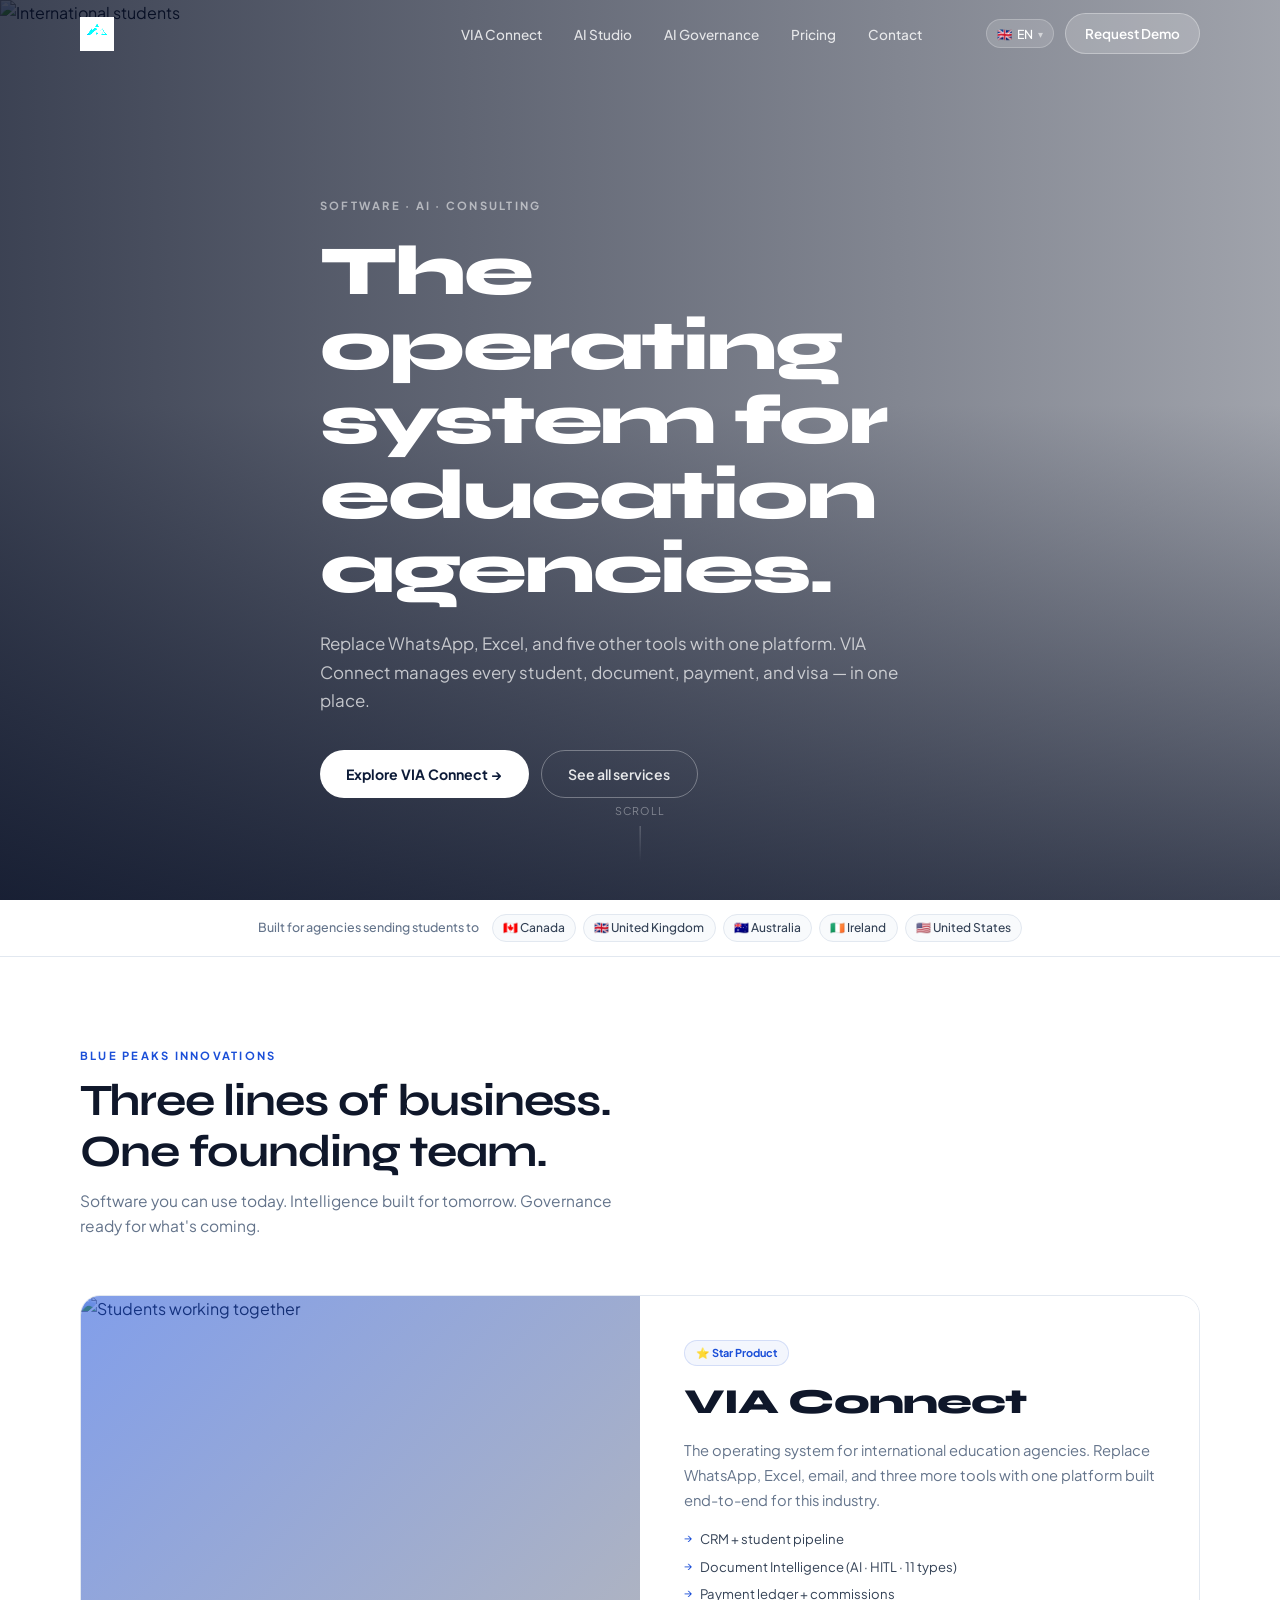
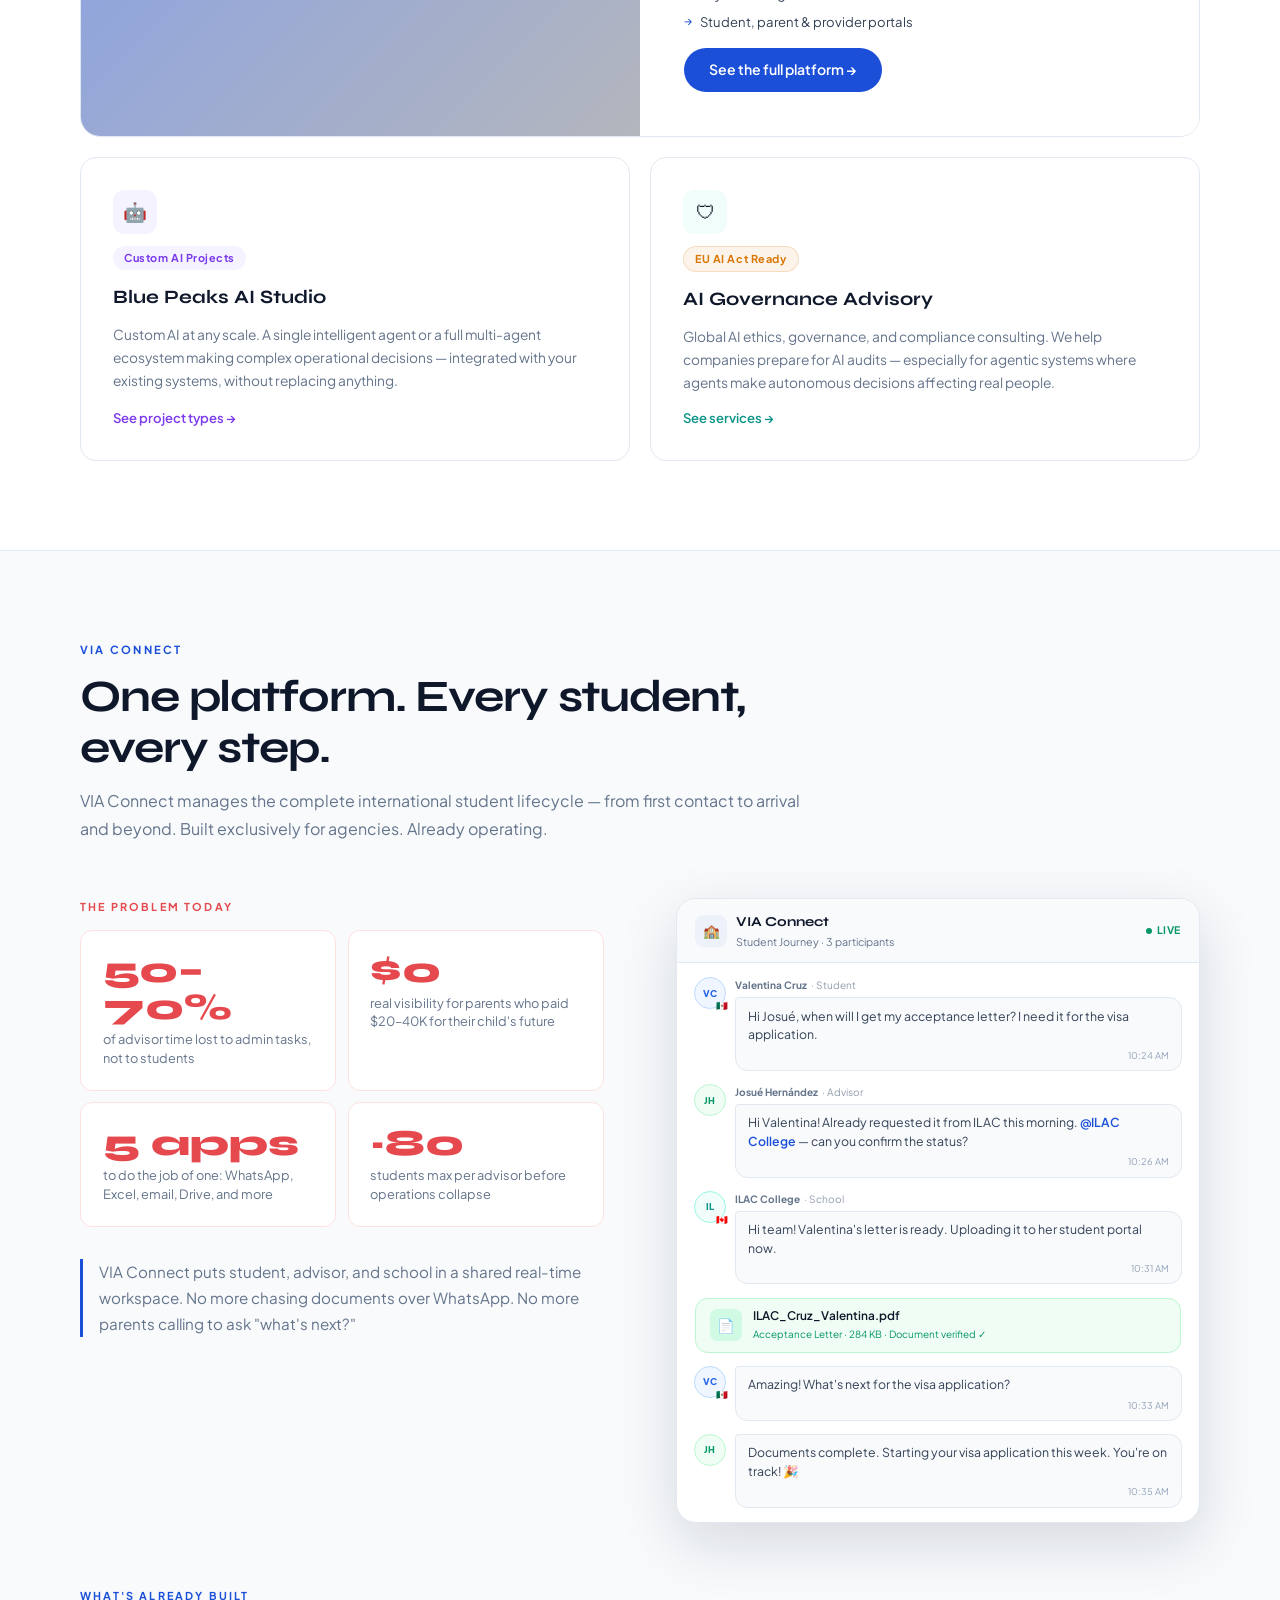
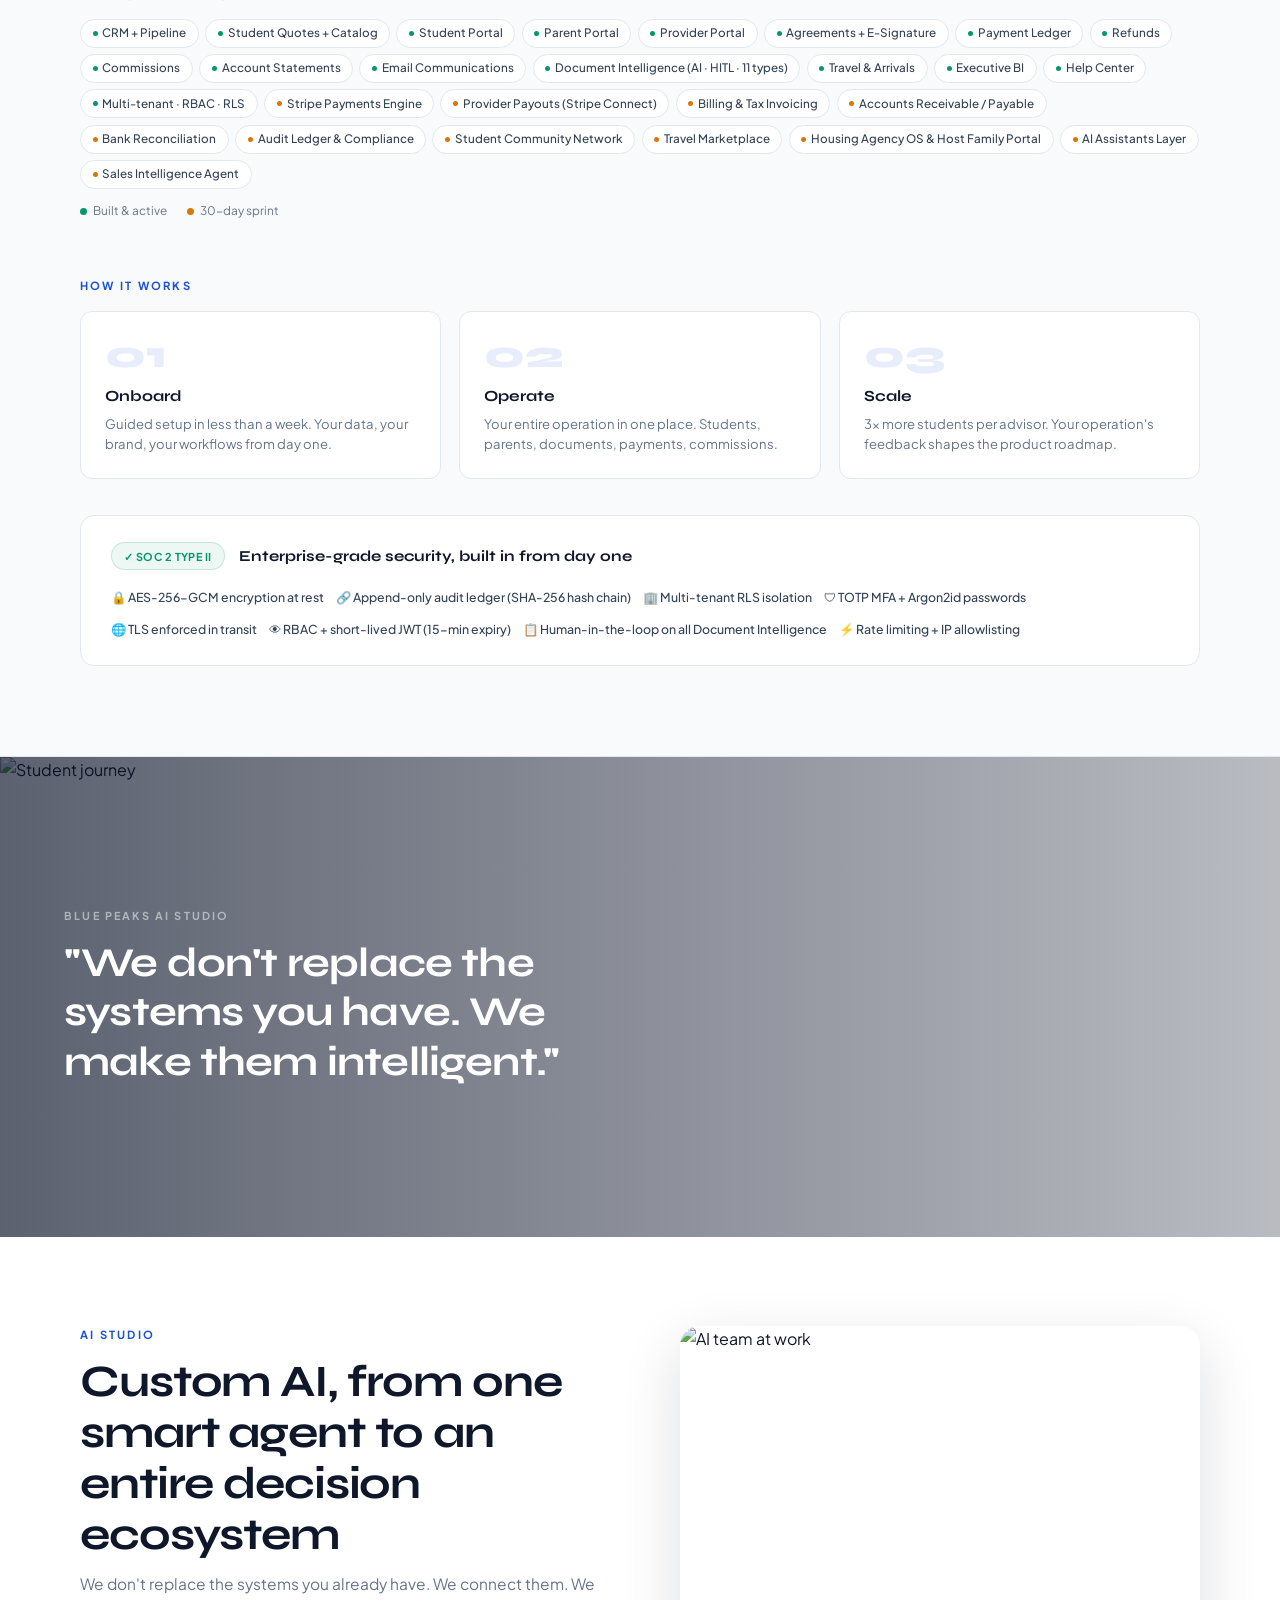
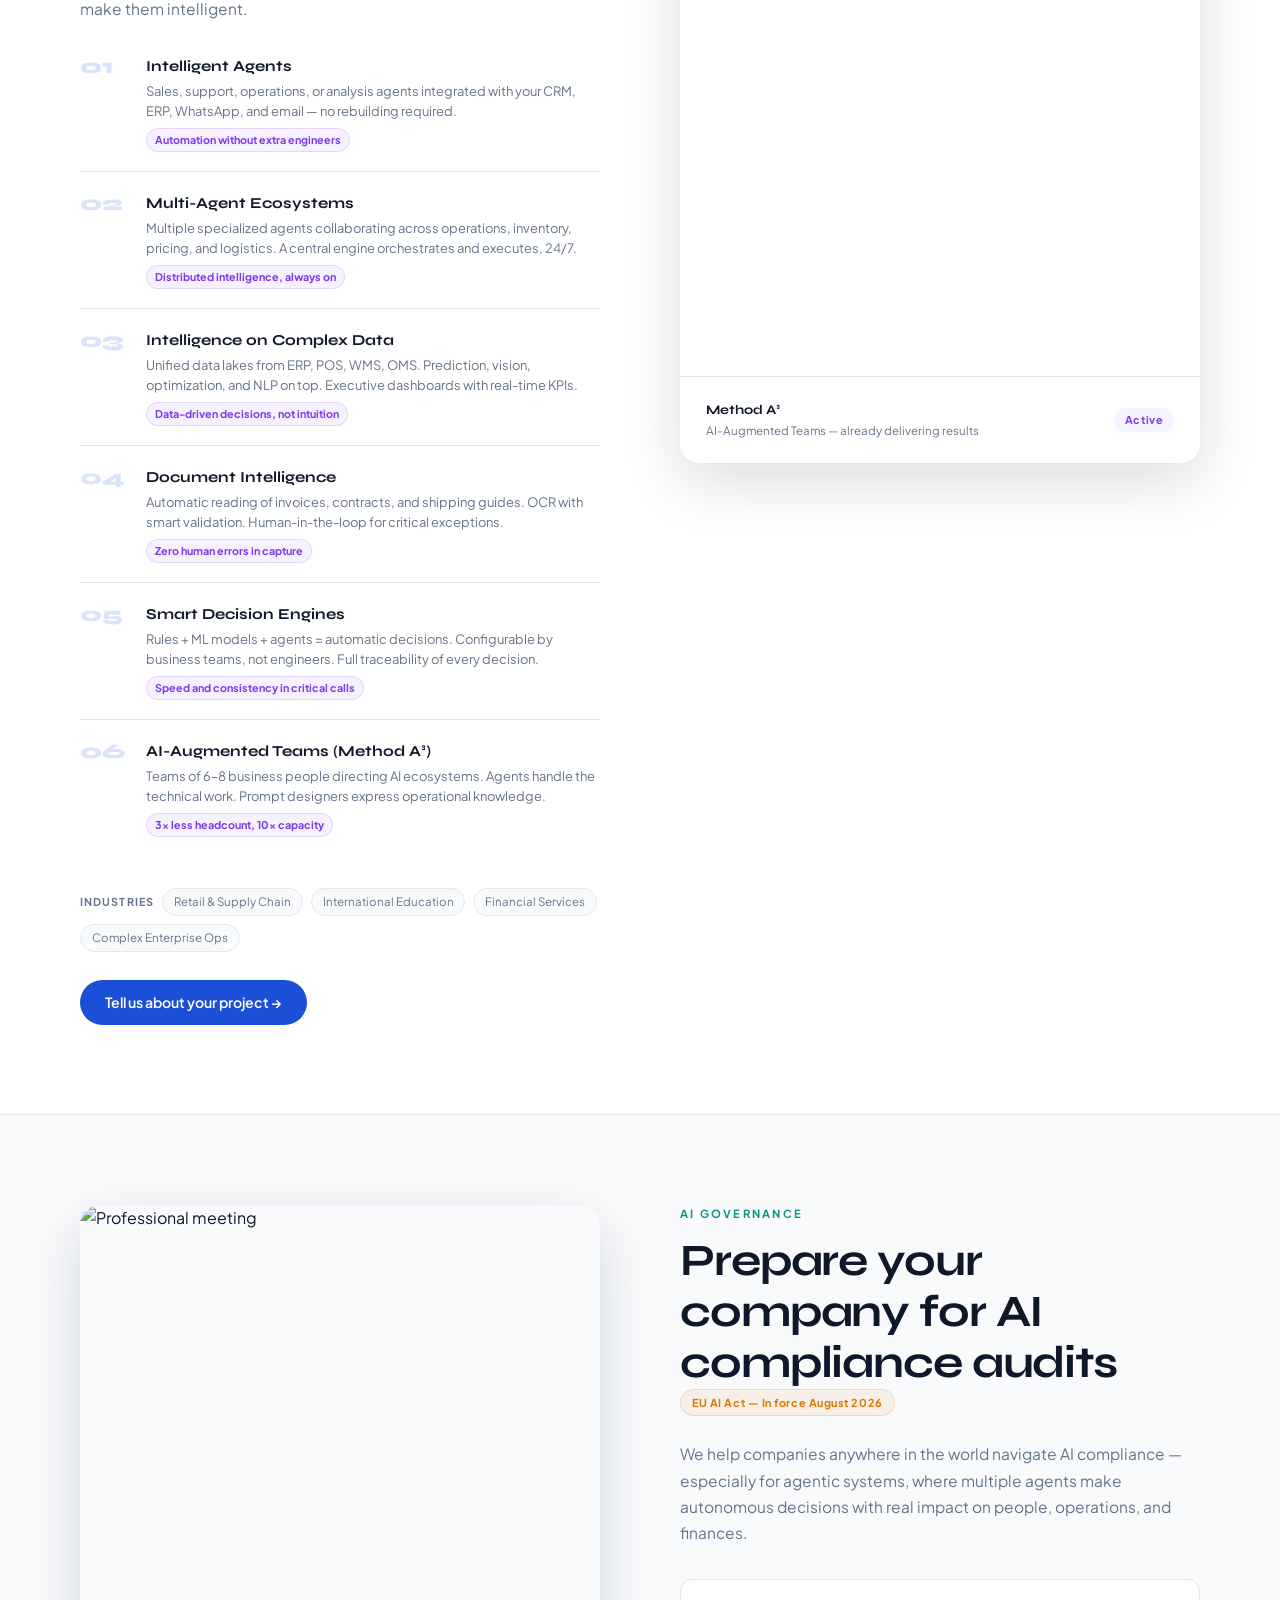
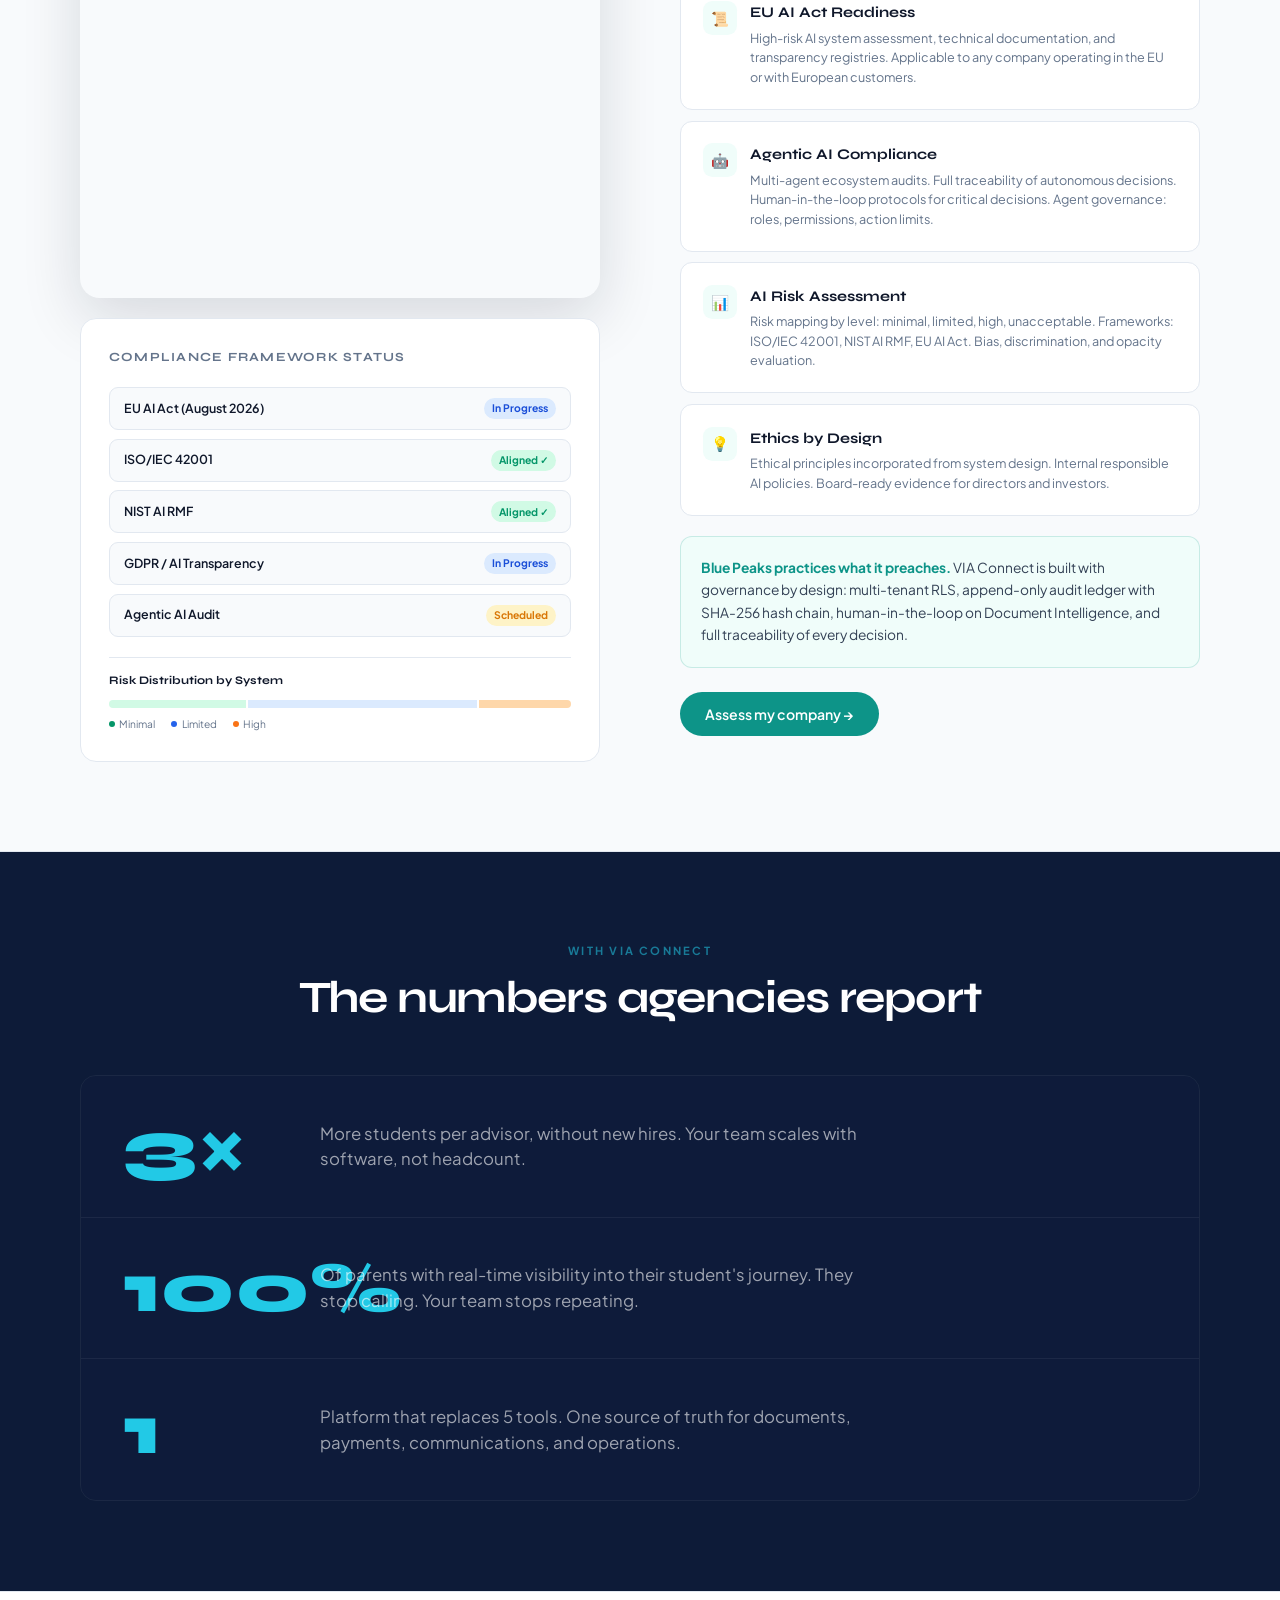
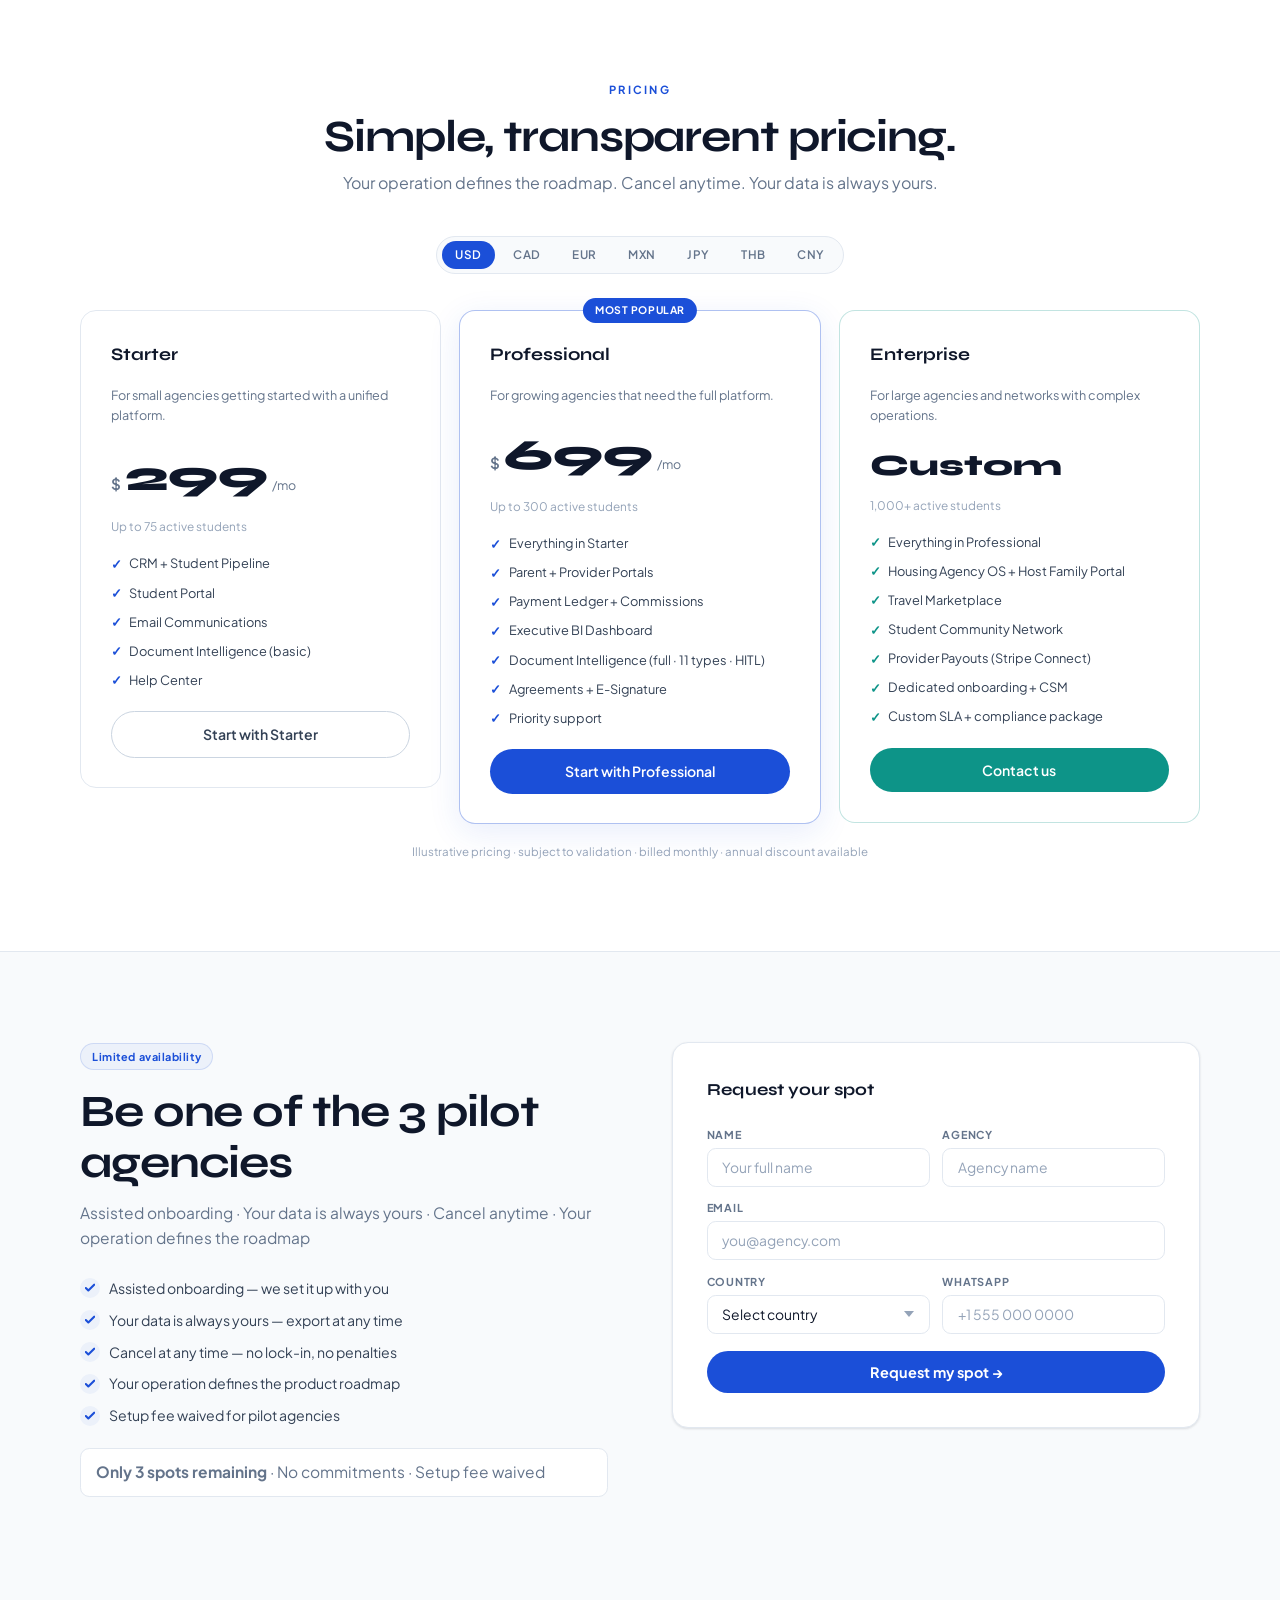
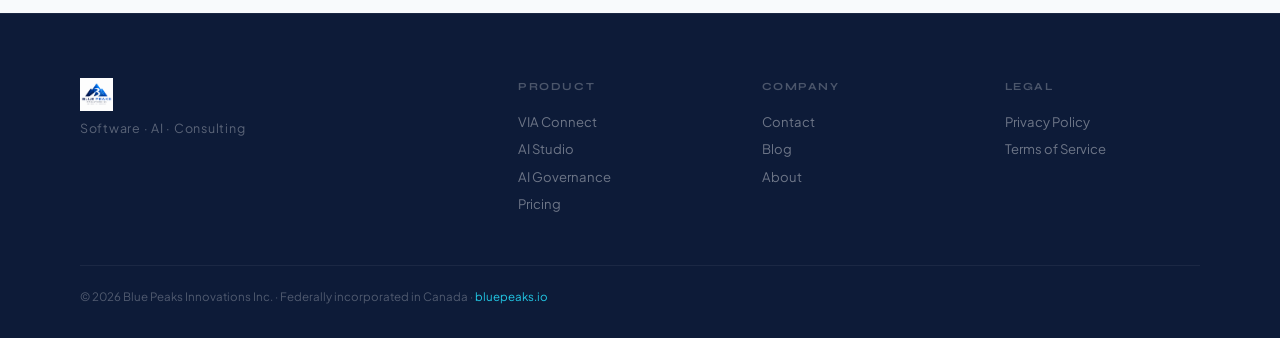
==== commit 65c1e7fd: "feat: full-bleed photo hero, real Unsplash images, editorial services layout" ====
--- a/index.html
+++ b/index.html
@@ -24,14 +24,14 @@
   --txt:#0F172A;--txt-body:#334155;--txt-muted:#64748B;--txt-faint:#94A3B8;
   --border:#E2E8F0;--border-strong:#CBD5E1;
   --bg:#FFFFFF;--bg-soft:#F8FAFC;--bg-blue:rgba(27,79,216,.05);
-  --dark:#0D1B38;--dark-card:rgba(15,28,60,.7);
+  --dark:#0D1B38;
   --fd:'Syne',sans-serif;--fb:'Plus Jakarta Sans',sans-serif;
   --ease:cubic-bezier(.16,1,.3,1);
   --nav-h:68px;
   --sh:0 1px 3px rgba(15,23,42,.08),0 1px 2px rgba(15,23,42,.05);
   --sh-md:0 4px 16px rgba(15,23,42,.08),0 2px 6px rgba(15,23,42,.04);
   --sh-lg:0 12px 36px rgba(15,23,42,.1),0 4px 10px rgba(15,23,42,.04);
-  --sh-xl:0 20px 60px rgba(15,23,42,.12);
+  --sh-xl:0 20px 60px rgba(15,23,42,.14);
 }
 [data-lang="zh"]{--fd:'Noto Sans SC',sans-serif;--fb:'Noto Sans SC',sans-serif}
 [data-lang="ja"]{--fd:'Noto Sans JP',sans-serif;--fb:'Noto Sans JP',sans-serif}
@@ -41,10 +41,8 @@
 .section{padding:clamp(5rem,7vw,8rem) 0}
 .section-lbl{font-size:.7rem;font-weight:700;letter-spacing:.2em;text-transform:uppercase;display:block;margin-bottom:.75rem;color:var(--blue)}
 .lbl-teal{color:var(--teal)}.lbl-muted{color:var(--txt-muted)}
-.h1{font-family:var(--fd);font-size:clamp(3rem,5.5vw,5.2rem);font-weight:800;line-height:1.06;letter-spacing:-.03em;color:var(--txt)}
 .h2{font-family:var(--fd);font-size:clamp(2rem,3.5vw,3rem);font-weight:700;line-height:1.14;letter-spacing:-.025em;color:var(--txt)}
-.h3{font-family:var(--fd);font-size:clamp(1.1rem,1.8vw,1.4rem);font-weight:700;line-height:1.25;color:var(--txt)}
-.animate-in{opacity:0;transform:translateY(16px);transition:opacity .5s var(--ease),transform .5s var(--ease)}
+.animate-in{opacity:0;transform:translateY(16px);transition:opacity .55s var(--ease),transform .55s var(--ease)}
 .animate-in.visible{opacity:1;transform:none}
 .tag{display:inline-flex;align-items:center;gap:.3rem;padding:.22rem .7rem;border-radius:99px;font-size:.68rem;font-weight:700;letter-spacing:.05em}
 .tag-blue{background:var(--bg-blue);border:1px solid rgba(27,79,216,.15);color:var(--blue)}
@@ -60,38 +58,178 @@
 .btn-teal{background:var(--teal);color:#fff}
 .btn-teal:hover{background:#0F9D8B;transform:translateY(-1px)}
 
-/* NAV — always white */
-.nav{position:fixed;top:0;left:0;right:0;z-index:100;height:var(--nav-h);background:#fff;border-bottom:1px solid var(--border);display:flex;align-items:center}
+/* ── NAV — transparent on hero, white on scroll ── */
+.nav{
+  position:fixed;top:0;left:0;right:0;z-index:100;height:var(--nav-h);
+  background:transparent;border-bottom:1px solid transparent;
+  display:flex;align-items:center;
+  transition:background .35s var(--ease),border-color .35s var(--ease),box-shadow .35s var(--ease)
+}
+.nav.scrolled{background:#fff;border-bottom-color:var(--border);box-shadow:0 2px 16px rgba(15,23,42,.06)}
 .nav-inner{max-width:1200px;margin:0 auto;padding:0 clamp(1.25rem,4vw,2.5rem);width:100%;display:flex;align-items:center;gap:2.5rem}
-.nav-logo img{height:34px;width:auto}
+.nav-logo img{height:34px;width:auto;filter:brightness(10);transition:filter .35s}
+.nav.scrolled .nav-logo img{filter:none}
 .nav-links{display:flex;align-items:center;gap:2rem;margin-left:auto}
-.nav-links a{font-size:.85rem;font-weight:500;color:var(--txt-muted);transition:color .14s}
-.nav-links a:hover{color:var(--txt)}
+.nav-links a{font-size:.85rem;font-weight:500;color:rgba(255,255,255,.82);transition:color .2s}
+.nav-links a:hover{color:#fff}
+.nav.scrolled .nav-links a{color:var(--txt-muted)}
+.nav.scrolled .nav-links a:hover{color:var(--txt)}
 .nav-right{display:flex;align-items:center;gap:.65rem;margin-left:1.5rem}
+
+/* Language selector */
 .lang-selector{position:relative}
-.lang-btn{display:flex;align-items:center;gap:.3rem;padding:.34rem .65rem;border-radius:99px;background:var(--bg-soft);border:1px solid var(--border);font-size:.77rem;font-weight:500;color:var(--txt-body);cursor:pointer;transition:all .14s}
-.lang-btn:hover{background:var(--border);color:var(--txt)}
+.lang-btn{
+  display:flex;align-items:center;gap:.3rem;padding:.34rem .65rem;
+  border-radius:99px;background:rgba(255,255,255,.14);border:1px solid rgba(255,255,255,.22);
+  font-size:.77rem;font-weight:500;color:#fff;cursor:pointer;transition:all .2s
+}
+.lang-btn:hover{background:rgba(255,255,255,.22)}
+.nav.scrolled .lang-btn{background:var(--bg-soft);border-color:var(--border);color:var(--txt-body)}
+.nav.scrolled .lang-btn:hover{background:var(--border);color:var(--txt)}
 .lang-dropdown{position:absolute;top:calc(100% + .45rem);right:0;background:#fff;border:1px solid var(--border);border-radius:12px;padding:.35rem;min-width:136px;display:none;box-shadow:var(--sh-lg)}
 .lang-dropdown.open{display:block}
 .lang-option{display:flex;align-items:center;gap:.42rem;padding:.44rem .72rem;border-radius:.5rem;font-size:.82rem;cursor:pointer;transition:background .1s;white-space:nowrap;color:var(--txt-body)}
 .lang-option:hover,.lang-option.active{background:var(--bg-blue);color:var(--blue)}
+
+/* Nav CTA */
+.nav-cta-hero{
+  display:inline-flex;align-items:center;gap:.4rem;padding:.54rem 1.2rem;
+  border-radius:99px;background:rgba(255,255,255,.18);border:1.5px solid rgba(255,255,255,.32);
+  color:#fff;font-weight:600;font-size:.84rem;transition:all .2s
+}
+.nav-cta-hero:hover{background:rgba(255,255,255,.28)}
+.nav.scrolled .nav-cta-hero{background:var(--blue);border-color:var(--blue);color:#fff}
+.nav.scrolled .nav-cta-hero:hover{background:var(--blue-lt)}
+
 .nav-hamburger{display:none;flex-direction:column;gap:5px;padding:.5rem;cursor:pointer}
-.nav-hamburger span{display:block;width:22px;height:2px;background:var(--txt);border-radius:2px;transition:all .25s}
+.nav-hamburger span{display:block;width:22px;height:2px;background:#fff;border-radius:2px;transition:all .25s}
+.nav.scrolled .nav-hamburger span{background:var(--txt)}
 .nav-mobile{display:none;position:fixed;top:var(--nav-h);left:0;right:0;background:#fff;border-bottom:1px solid var(--border);padding:1.25rem;flex-direction:column;gap:.65rem;z-index:99;box-shadow:var(--sh-md)}
 .nav-mobile.open{display:flex}
 .nav-mobile a{padding:.58rem 0;border-bottom:1px solid var(--border);font-size:.93rem;color:var(--txt-body)}
 @media(max-width:900px){.nav-links{display:none}.nav-hamburger{display:flex}}
 
-/* HERO */
-.hero{padding-top:var(--nav-h);background:#fff;min-height:calc(100vh - var(--nav-h));display:flex;align-items:center;border-bottom:1px solid var(--border)}
-.hero-inner{display:grid;grid-template-columns:52fr 48fr;gap:4rem;align-items:center;padding:5rem 0 5.5rem}
-.hero-lbl{font-size:.7rem;font-weight:700;letter-spacing:.2em;text-transform:uppercase;color:var(--blue);margin-bottom:1rem;display:block}
-.hero-h1{color:var(--txt);margin-bottom:1.5rem}
-.hero-h1 em{font-style:italic;font-family:'Georgia',serif;color:var(--txt-muted);font-size:.88em}
-.hero-sub{font-size:1.05rem;color:var(--txt-muted);line-height:1.72;max-width:50ch;margin-bottom:2rem}
+/* ── HERO — full-bleed photo ── */
+.hero{
+  position:relative;min-height:100vh;
+  display:flex;align-items:flex-end;
+  padding-bottom:clamp(5rem,8vw,8rem);
+  overflow:hidden;
+}
+.hero-photo{position:absolute;inset:0;z-index:0}
+.hero-photo img{
+  width:100%;height:100%;object-fit:cover;
+  object-position:center 28%;display:block;
+}
+.hero-overlay{
+  position:absolute;inset:0;z-index:1;
+  background:
+    linear-gradient(to right, rgba(5,13,35,.78) 0%, rgba(5,13,35,.38) 100%),
+    linear-gradient(to top, rgba(5,13,35,.65) 0%, rgba(5,13,35,0) 55%);
+}
+.hero-content{position:relative;z-index:2;max-width:640px}
+.hero-eyebrow{
+  display:block;font-size:.7rem;font-weight:700;letter-spacing:.2em;
+  text-transform:uppercase;color:rgba(255,255,255,.55);margin-bottom:1.2rem
+}
+.hero-h1{
+  font-family:var(--fd);font-size:clamp(3rem,5.5vw,5.2rem);font-weight:800;
+  line-height:1.06;letter-spacing:-.03em;color:#fff;margin-bottom:1.4rem
+}
+.hero-sub{
+  font-size:clamp(.95rem,1.4vw,1.06rem);color:rgba(255,255,255,.7);
+  line-height:1.68;max-width:50ch;margin-bottom:2.2rem
+}
 .hero-ctas{display:flex;gap:.75rem;flex-wrap:wrap}
-
-/* Chat UI — hero visual */
+.btn-hero-p{
+  display:inline-flex;align-items:center;gap:.38rem;padding:.72rem 1.65rem;
+  border-radius:99px;background:#fff;color:#0D1B38;font-weight:700;font-size:.88rem;
+  transition:all .2s var(--ease)
+}
+.btn-hero-p:hover{background:rgba(255,255,255,.9);transform:translateY(-2px);box-shadow:0 6px 24px rgba(0,0,0,.18)}
+.btn-hero-g{
+  display:inline-flex;align-items:center;gap:.38rem;padding:.72rem 1.65rem;
+  border-radius:99px;border:1.5px solid rgba(255,255,255,.32);color:rgba(255,255,255,.88);
+  font-weight:600;font-size:.88rem;transition:all .2s var(--ease)
+}
+.btn-hero-g:hover{border-color:rgba(255,255,255,.62);background:rgba(255,255,255,.08)}
+.hero-scroll{
+  position:absolute;bottom:2.4rem;left:50%;transform:translateX(-50%);z-index:2;
+  display:flex;flex-direction:column;align-items:center;gap:.4rem;
+  color:rgba(255,255,255,.38);font-size:.67rem;letter-spacing:.12em;text-transform:uppercase
+}
+.hero-scroll::after{
+  content:'';width:1px;height:36px;background:linear-gradient(to bottom,rgba(255,255,255,.3),transparent);
+  animation:scrollPulse 2s ease-in-out infinite
+}
+@keyframes scrollPulse{0%,100%{opacity:.4;transform:scaleY(.8)}50%{opacity:1;transform:scaleY(1)}}
+@media(max-width:768px){.hero{padding-bottom:5rem}}
+
+/* ── TRUST BAR ── */
+.trust-bar{border-bottom:1px solid var(--border);padding:.85rem 0;background:#fff}
+.trust-inner{display:flex;align-items:center;justify-content:center;flex-wrap:wrap;gap:.8rem}
+.trust-txt{font-size:.78rem;color:var(--txt-muted);font-weight:500;white-space:nowrap}
+.trust-flags{display:flex;gap:.42rem;flex-wrap:wrap;align-items:center}
+.trust-flag{display:flex;align-items:center;gap:.26rem;padding:.24rem .65rem;border-radius:99px;background:var(--bg-soft);border:1px solid var(--border);font-size:.75rem;font-weight:500;color:var(--txt-body)}
+
+/* ── SERVICES — editorial layout, not 3 equal cards ── */
+.svc-section{background:#fff}
+.svc-head{margin-bottom:3.5rem}
+.svc-head span{font-size:.7rem;font-weight:700;letter-spacing:.2em;text-transform:uppercase;color:var(--blue);display:block;margin-bottom:.65rem}
+.svc-head p{color:var(--txt-muted);margin-top:.75rem;font-size:.97rem;max-width:52ch}
+
+/* VIA Connect — featured */
+.svc-featured{
+  display:grid;grid-template-columns:1fr 1fr;gap:0;
+  border-radius:20px;overflow:hidden;border:1.5px solid var(--border);
+  margin-bottom:1.25rem;
+}
+.svc-feat-img{position:relative;min-height:360px;overflow:hidden}
+.svc-feat-img img{width:100%;height:100%;object-fit:cover;display:block;transition:transform 6s ease-out}
+.svc-featured:hover .svc-feat-img img{transform:scale(1.04)}
+.svc-feat-img-overlay{position:absolute;inset:0;background:linear-gradient(135deg,rgba(27,79,216,.55) 0%,rgba(5,13,35,.3) 100%)}
+.svc-feat-body{padding:2.75rem;background:#fff;display:flex;flex-direction:column;justify-content:center;gap:1rem}
+.svc-feat-tag{display:inline-flex;align-items:center;gap:.3rem;padding:.22rem .7rem;border-radius:99px;font-size:.68rem;font-weight:700;background:var(--bg-blue);border:1px solid rgba(27,79,216,.15);color:var(--blue);width:fit-content}
+.svc-feat-title{font-family:var(--fd);font-size:clamp(1.6rem,2.8vw,2.2rem);font-weight:800;line-height:1.14;letter-spacing:-.025em;color:var(--txt)}
+.svc-feat-desc{font-size:.92rem;color:var(--txt-muted);line-height:1.68;max-width:44ch}
+.svc-feat-list{display:flex;flex-direction:column;gap:.4rem}
+.svc-feat-list li{font-size:.82rem;color:var(--txt-body);padding-left:1rem;position:relative}
+.svc-feat-list li::before{content:'→';position:absolute;left:0;color:var(--blue);font-size:.72rem;top:.06rem}
+
+/* AI pair */
+.svc-pair{display:grid;grid-template-columns:1fr 1fr;gap:1.25rem}
+.svc-card{
+  border-radius:16px;padding:2rem;border:1.5px solid var(--border);background:#fff;
+  display:flex;flex-direction:column;gap:.75rem;
+  transition:border-color .2s,box-shadow .2s var(--ease),transform .2s var(--ease)
+}
+.svc-card:hover{border-color:var(--border-strong);box-shadow:var(--sh-md);transform:translateY(-3px)}
+.svc-card.stu-c:hover{border-color:rgba(131,100,232,.28);box-shadow:0 8px 28px rgba(131,100,232,.07)}
+.svc-card.gov-c:hover{border-color:rgba(13,148,136,.28);box-shadow:0 8px 28px rgba(13,148,136,.07)}
+.svc-ico{width:44px;height:44px;border-radius:.72rem;display:flex;align-items:center;justify-content:center;font-size:1.2rem}
+.ic-stu{background:#F5F3FF}.ic-gov{background:#F0FDFA}
+.svc-title{font-family:var(--fd);font-size:1.18rem;font-weight:700;color:var(--txt)}
+.svc-desc{font-size:.86rem;color:var(--txt-muted);line-height:1.65;flex:1}
+.svc-lnk{font-size:.82rem;font-weight:600;display:flex;align-items:center;gap:.28rem;transition:gap .14s}
+.svc-lnk:hover{gap:.5rem}
+.stu-c .svc-lnk{color:#7C3AED}.gov-c .svc-lnk{color:var(--teal)}
+@media(max-width:900px){.svc-featured{grid-template-columns:1fr}.svc-feat-img{min-height:220px}.svc-pair{grid-template-columns:1fr}}
+
+/* ── VIA CONNECT ── */
+.via-section{background:var(--bg-soft);border-top:1px solid var(--border);border-bottom:1px solid var(--border)}
+.via-lede{max-width:62ch;margin-bottom:3.5rem}
+.via-lede .h2{margin-bottom:.9rem}
+.via-lede p{font-size:1rem;color:var(--txt-muted);line-height:1.72}
+.via-grid{display:grid;grid-template-columns:1fr 1fr;gap:4.5rem;align-items:start}
+.via-left p{font-size:.95rem;color:var(--txt-muted);line-height:1.72;margin-bottom:2rem}
+.prob-eyebrow{font-size:.68rem;font-weight:700;letter-spacing:.2em;text-transform:uppercase;color:var(--coral);display:block;margin-bottom:.88rem}
+.prob-grid{display:grid;grid-template-columns:1fr 1fr;gap:.72rem;margin-bottom:2rem}
+.prob-card{padding:1.35rem;border-radius:12px;background:#fff;border:1.5px solid #FEE2E2}
+.prob-num{font-family:var(--fd);font-size:2.3rem;font-weight:800;color:var(--coral);line-height:1;margin-bottom:.28rem}
+.prob-desc{font-size:.8rem;color:var(--txt-muted);line-height:1.48}
+.via-solution-p{font-size:.92rem;color:var(--txt-body);line-height:1.72;border-left:3px solid var(--blue);padding-left:1rem}
+
+/* Chat UI */
 .hero-chat{background:#fff;border:1.5px solid var(--border);border-radius:20px;box-shadow:var(--sh-xl);overflow:hidden}
 .ch-topbar{display:flex;align-items:center;justify-content:space-between;padding:.75rem 1.15rem;background:var(--bg-soft);border-bottom:1px solid var(--border)}
 .ch-tb-left{display:flex;align-items:center;gap:.55rem}
@@ -118,56 +256,8 @@
 .cf-ico{width:32px;height:32px;background:#D1FAE5;border-radius:.45rem;display:flex;align-items:center;justify-content:center;font-size:.88rem;flex-shrink:0}
 .cf-name{font-size:.74rem;font-weight:600;color:var(--txt)}
 .cf-meta{font-size:.62rem;color:var(--green);margin-top:.06rem}
-@media(max-width:900px){.hero-inner{grid-template-columns:1fr;padding:3.5rem 0 4rem}.hero-chat{display:none}}
-
-/* TRUST BAR */
-.trust-bar{border-bottom:1px solid var(--border);padding:.8rem 0;background:#fff}
-.trust-inner{display:flex;align-items:center;justify-content:center;flex-wrap:wrap;gap:.8rem}
-.trust-txt{font-size:.78rem;color:var(--txt-muted);font-weight:500;white-space:nowrap}
-.trust-flags{display:flex;gap:.42rem;flex-wrap:wrap;align-items:center}
-.trust-flag{display:flex;align-items:center;gap:.26rem;padding:.24rem .65rem;border-radius:99px;background:var(--bg-soft);border:1px solid var(--border);font-size:.75rem;font-weight:500;color:var(--txt-body)}
-
-/* SERVICES */
-.svc-section{background:#fff}
-.svc-head{max-width:52ch;margin-bottom:3rem}
-.svc-head p{color:var(--txt-muted);margin-top:.75rem;font-size:.97rem}
-.svc-grid{display:grid;grid-template-columns:repeat(3,1fr);gap:1.15rem}
-.svc-card{border-radius:16px;padding:2rem;border:1.5px solid var(--border);background:#fff;display:flex;flex-direction:column;gap:.8rem;transition:border-color .2s,box-shadow .2s var(--ease),transform .2s var(--ease)}
-.svc-card:hover{border-color:var(--border-strong);box-shadow:var(--sh-md);transform:translateY(-3px)}
-.svc-card.via-c:hover{border-color:rgba(27,79,216,.3);box-shadow:0 8px 28px rgba(27,79,216,.08)}
-.svc-card.stu-c:hover{border-color:rgba(131,100,232,.28);box-shadow:0 8px 28px rgba(131,100,232,.07)}
-.svc-card.gov-c:hover{border-color:rgba(13,148,136,.28);box-shadow:0 8px 28px rgba(13,148,136,.07)}
-.svc-ico{width:44px;height:44px;border-radius:.72rem;display:flex;align-items:center;justify-content:center;font-size:1.2rem;margin-bottom:.15rem}
-.ic-via{background:#EFF6FF}.ic-stu{background:#F5F3FF}.ic-gov{background:#F0FDFA}
-.svc-title{font-family:var(--fd);font-size:1.12rem;font-weight:700;color:var(--txt)}
-.svc-desc{font-size:.86rem;color:var(--txt-muted);line-height:1.65;flex:1}
-.svc-ul{display:flex;flex-direction:column;gap:.36rem}
-.svc-ul li{font-size:.79rem;color:var(--txt-muted);padding-left:.9rem;position:relative}
-.svc-ul li::before{content:'→';position:absolute;left:0;font-size:.7rem;top:.06rem}
-.via-c .svc-ul li::before{color:var(--blue)}
-.stu-c .svc-ul li::before{color:#7C3AED}
-.gov-c .svc-ul li::before{color:var(--teal)}
-.svc-lnk{font-size:.82rem;font-weight:600;display:flex;align-items:center;gap:.28rem;transition:gap .14s}
-.svc-lnk:hover{gap:.5rem}
-.via-c .svc-lnk{color:var(--blue)}.stu-c .svc-lnk{color:#7C3AED}.gov-c .svc-lnk{color:var(--teal)}
-@media(max-width:900px){.svc-grid{grid-template-columns:1fr}}
-
-/* VIA SECTION */
-.via-section{background:var(--bg-soft);border-top:1px solid var(--border);border-bottom:1px solid var(--border)}
-.via-lede{max-width:62ch;margin-bottom:3.5rem}
-.via-lede .h2{margin-bottom:.9rem}
-.via-lede p{font-size:1rem;color:var(--txt-muted);line-height:1.72}
-.via-grid{display:grid;grid-template-columns:1fr 1fr;gap:4.5rem;align-items:start}
-.via-left p{font-size:.95rem;color:var(--txt-muted);line-height:1.72;margin-bottom:2rem}
-.prob-eyebrow{font-size:.68rem;font-weight:700;letter-spacing:.2em;text-transform:uppercase;color:var(--coral);display:block;margin-bottom:.88rem}
-.prob-grid{display:grid;grid-template-columns:1fr 1fr;gap:.72rem;margin-bottom:2rem}
-.prob-card{padding:1.35rem;border-radius:12px;background:#fff;border:1.5px solid #FEE2E2}
-.prob-num{font-family:var(--fd);font-size:2.3rem;font-weight:800;color:var(--coral);line-height:1;margin-bottom:.28rem}
-.prob-desc{font-size:.8rem;color:var(--txt-muted);line-height:1.48}
-.via-solution-p{font-size:.92rem;color:var(--txt-body);line-height:1.72;border-left:3px solid var(--blue);padding-left:1rem}
-/* right side: big chat + info */
-.via-right-chat .hero-chat{box-shadow:var(--sh-lg);border-radius:16px}
-/* Modules */
+
+/* VIA modules */
 .via-bottom{margin-top:4rem}
 .mods-lbl{font-size:.68rem;font-weight:700;letter-spacing:.2em;text-transform:uppercase;color:var(--blue);display:block;margin-bottom:.88rem}
 .mods-wrap{display:flex;flex-wrap:wrap;gap:.4rem}
@@ -176,13 +266,11 @@
 .d-b{background:var(--green)}.d-s{background:var(--amber)}
 .mods-legend{display:flex;gap:1.25rem;flex-wrap:wrap;margin-top:.82rem}
 .mods-legend span{display:flex;align-items:center;gap:.36rem;font-size:.74rem;color:var(--txt-muted)}
-/* Steps */
 .steps-row{display:grid;grid-template-columns:repeat(3,1fr);gap:1.15rem;margin-top:1rem}
 .step{padding:1.5rem;border-radius:12px;background:#fff;border:1.5px solid var(--border)}
 .step-n{font-family:var(--fd);font-size:2.4rem;font-weight:800;color:rgba(27,79,216,.1);line-height:1;margin-bottom:.6rem}
 .step-t{font-family:var(--fd);font-size:.97rem;font-weight:700;color:var(--txt);margin-bottom:.32rem}
 .step-d{font-size:.82rem;color:var(--txt-muted);line-height:1.54}
-/* SOC2 */
 .soc2-block{background:#fff;border:1.5px solid var(--border);border-radius:14px;padding:1.6rem 1.85rem;margin-top:2.25rem}
 .soc2-row{display:flex;align-items:center;gap:.85rem;margin-bottom:1.1rem;flex-wrap:wrap}
 .soc2-badge{display:inline-flex;align-items:center;gap:.36rem;padding:.28rem .78rem;border-radius:99px;background:rgba(5,150,105,.07);border:1px solid rgba(5,150,105,.18);font-size:.68rem;font-weight:700;color:var(--green);letter-spacing:.04em}
@@ -191,7 +279,26 @@
 .sec-f{display:flex;align-items:center;gap:.42rem;font-size:.77rem;color:var(--txt-body);font-weight:500}
 @media(max-width:960px){.via-grid{grid-template-columns:1fr}.prob-grid{grid-template-columns:1fr}.steps-row{grid-template-columns:1fr}}
 
-/* AI STUDIO */
+/* ── PHOTO STRIP (chapter break) ── */
+.photo-strip{
+  position:relative;height:clamp(300px,38vw,480px);overflow:hidden;
+}
+.photo-strip img{width:100%;height:100%;object-fit:cover;object-position:center 40%;display:block}
+.photo-strip-overlay{
+  position:absolute;inset:0;
+  background:linear-gradient(to right,rgba(5,13,35,.65) 0%,rgba(5,13,35,.28) 100%);
+  display:flex;align-items:center;
+}
+.photo-strip-text{
+  position:relative;z-index:1;padding:0 clamp(1.5rem,5vw,4rem);max-width:640px;
+}
+.pst-label{font-size:.68rem;font-weight:700;letter-spacing:.2em;text-transform:uppercase;color:rgba(255,255,255,.5);display:block;margin-bottom:.85rem}
+.pst-quote{
+  font-family:var(--fd);font-size:clamp(1.6rem,3.2vw,2.6rem);font-weight:700;
+  line-height:1.2;color:#fff;letter-spacing:-.02em
+}
+
+/* ── AI STUDIO ── */
 .studio-section{background:#fff}
 .studio-wrap{display:grid;grid-template-columns:1fr 1fr;gap:5rem;align-items:start}
 .studio-head{margin-bottom:2rem}
@@ -208,32 +315,19 @@
 .ind-lbl{font-size:.68rem;font-weight:700;letter-spacing:.1em;text-transform:uppercase;color:var(--txt-muted)}
 .ind-chip{padding:.24rem .68rem;border-radius:99px;font-size:.72rem;border:1px solid var(--border);background:var(--bg-soft);color:var(--txt-muted)}
 .studio-cta{margin-top:1.75rem}
-/* AI illustration */
-.ai-vis{display:flex;align-items:center;justify-content:center;position:sticky;top:calc(var(--nav-h) + 2rem)}
-.ai-card-stack{position:relative;width:300px;height:380px}
-.ai-main-card{position:absolute;top:0;left:0;right:0;background:#fff;border:1.5px solid var(--border);border-radius:16px;padding:1.5rem;box-shadow:var(--sh-lg)}
-.ai-card-lbl{font-size:.65rem;font-weight:700;letter-spacing:.16em;text-transform:uppercase;color:var(--txt-muted);margin-bottom:.85rem}
-.ai-agent-row{display:flex;align-items:center;gap:.75rem;padding:.72rem .88rem;border-radius:10px;background:var(--bg-soft);border:1px solid var(--border);margin-bottom:.55rem;transition:border-color .2s}
-.ai-agent-row:hover{border-color:rgba(27,79,216,.25)}
-.ag-dot{width:8px;height:8px;border-radius:50%;flex-shrink:0}
-.ag-name{font-size:.78rem;font-weight:600;color:var(--txt);flex:1}
-.ag-status{font-size:.62rem;font-weight:700;padding:.12rem .45rem;border-radius:99px}
-.ag-active{background:#D1FAE5;color:var(--green)}
-.ag-run{background:#EFF6FF;color:var(--blue)}
-.ag-wait{background:#FEF9C3;color:var(--amber)}
-.ai-divider{border:none;border-top:1px solid var(--border);margin:.85rem 0}
-.ai-bottom-row{display:flex;align-items:center;justify-content:space-between}
-.ai-metric{text-align:center}
-.ai-met-val{font-family:var(--fd);font-size:1.5rem;font-weight:800;color:var(--txt);line-height:1}
-.ai-met-lbl{font-size:.62rem;color:var(--txt-muted);margin-top:.12rem}
-.ai-second-card{position:absolute;bottom:0;left:12px;right:12px;background:#fff;border:1.5px solid var(--border);border-radius:16px;padding:1.1rem 1.2rem;box-shadow:var(--sh-md)}
-.ai-s-title{font-size:.72rem;font-weight:700;color:var(--txt);margin-bottom:.55rem;font-family:var(--fd)}
-.ai-log{display:flex;flex-direction:column;gap:.38rem}
-.ai-log-row{font-size:.67rem;color:var(--txt-muted);display:flex;align-items:center;gap:.42rem}
-.ai-log-dot{width:5px;height:5px;border-radius:50%;flex-shrink:0}
-@media(max-width:960px){.studio-wrap{grid-template-columns:1fr}.ai-vis{display:none}}
-
-/* AI GOVERNANCE */
+
+/* Studio photo */
+.studio-photo{position:sticky;top:calc(var(--nav-h) + 2rem);border-radius:20px;overflow:hidden;box-shadow:var(--sh-xl)}
+.studio-photo img{width:100%;display:block;aspect-ratio:4/5;object-fit:cover}
+.studio-photo-caption{
+  padding:1.4rem 1.6rem;background:#fff;border-top:1px solid var(--border);
+  display:flex;align-items:center;justify-content:space-between;
+}
+.spc-text{font-family:var(--fd);font-size:.82rem;font-weight:700;color:var(--txt)}
+.spc-sub{font-size:.72rem;color:var(--txt-muted);margin-top:.1rem}
+@media(max-width:960px){.studio-wrap{grid-template-columns:1fr}.studio-photo{display:none}}
+
+/* ── AI GOVERNANCE ── */
 .gov-section{background:var(--bg-soft);border-top:1px solid var(--border);border-bottom:1px solid var(--border)}
 .gov-wrap{display:grid;grid-template-columns:1fr 1fr;gap:5rem;align-items:start}
 .gov-head p{color:var(--txt-muted);font-size:.97rem;line-height:1.7;margin-top:.75rem;margin-bottom:2rem}
@@ -245,9 +339,12 @@
 .gc-desc{font-size:.79rem;color:var(--txt-muted);line-height:1.54}
 .gov-note{padding:1.25rem;border-radius:12px;background:#F0FDFA;border:1px solid rgba(13,148,136,.18);font-size:.86rem;color:var(--txt-body);line-height:1.64}
 .gov-note strong{color:var(--teal)}
-/* Gov illustration */
+
+/* Governance photo side */
 .gov-vis{position:sticky;top:calc(var(--nav-h) + 2rem)}
-.gov-scene{background:#fff;border:1.5px solid var(--border);border-radius:16px;padding:1.75rem;box-shadow:var(--sh-lg)}
+.gov-photo{border-radius:20px;overflow:hidden;box-shadow:var(--sh-xl);margin-bottom:1.25rem}
+.gov-photo img{width:100%;display:block;aspect-ratio:3/4;object-fit:cover;object-position:center 20%}
+.gov-scene{background:#fff;border:1.5px solid var(--border);border-radius:16px;padding:1.75rem}
 .gs-head{font-family:var(--fd);font-size:.78rem;font-weight:700;color:var(--txt-muted);letter-spacing:.1em;text-transform:uppercase;margin-bottom:1.25rem}
 .gs-framework{display:flex;flex-direction:column;gap:.55rem;margin-bottom:1.25rem}
 .gsf-row{display:flex;align-items:center;justify-content:space-between;padding:.62rem .85rem;border-radius:9px;background:var(--bg-soft);border:1px solid var(--border)}
@@ -259,15 +356,13 @@
 .gs-divider{border:none;border-top:1px solid var(--border);margin:.85rem 0}
 .gs-risk-head{font-family:var(--fd);font-size:.72rem;font-weight:700;color:var(--txt);margin-bottom:.65rem}
 .gs-risk-bar{display:flex;height:8px;border-radius:99px;overflow:hidden;gap:2px;margin-bottom:.5rem}
-.rb-min{background:#D1FAE5;flex:3}
-.rb-lim{background:#DBEAFE;flex:5}
-.rb-hi{background:#FED7AA;flex:2}
+.rb-min{background:#D1FAE5;flex:3}.rb-lim{background:#DBEAFE;flex:5}.rb-hi{background:#FED7AA;flex:2}
 .gs-risk-legend{display:flex;gap:1rem}
 .gs-rl{font-size:.64rem;color:var(--txt-muted);display:flex;align-items:center;gap:.28rem}
 .gs-rl-dot{width:6px;height:6px;border-radius:50%}
 @media(max-width:960px){.gov-wrap{grid-template-columns:1fr}.gov-vis{display:none}}
 
-/* METRICS — dark accent strip */
+/* ── METRICS — dark ── */
 .metrics-section{background:var(--dark);padding:clamp(5rem,7vw,7.5rem) 0}
 .met-head{text-align:center;margin-bottom:3.25rem}
 .met-head .section-lbl{color:rgba(34,201,230,.65)}
@@ -280,7 +375,7 @@
 .met-txt{font-size:clamp(.87rem,1.35vw,1.05rem);color:rgba(255,255,255,.6);line-height:1.52;max-width:46ch}
 @media(max-width:640px){.met-row{grid-template-columns:1fr;gap:.55rem;padding:1.65rem 1.35rem}.met-num{font-size:3rem}}
 
-/* PRICING */
+/* ── PRICING ── */
 .pricing-section{background:#fff;border-top:1px solid var(--border)}
 .pricing-head{text-align:center;margin-bottom:2.5rem}
 .pricing-head .h2{margin-bottom:.5rem}
@@ -309,7 +404,7 @@
 .pricing-note{text-align:center;margin-top:1.2rem;font-size:.72rem;color:var(--txt-faint)}
 @media(max-width:900px){.pricing-grid{grid-template-columns:1fr}.plan.pop{transform:none}}
 
-/* PILOT CTA */
+/* ── PILOT CTA ── */
 .pilot-section{background:var(--bg-soft);border-top:1px solid var(--border)}
 .pilot-wrap{display:grid;grid-template-columns:1fr 1fr;gap:4rem;align-items:start}
 .pilot-content .h2{margin-bottom:.82rem}
@@ -333,7 +428,7 @@
 .form-success{display:none;text-align:center;padding:2.4rem;color:var(--green);font-weight:600;font-size:1rem}
 @media(max-width:900px){.pilot-wrap{grid-template-columns:1fr;gap:2.25rem}}
 
-/* FOOTER */
+/* ── FOOTER ── */
 .footer{background:var(--dark);border-top:1px solid rgba(255,255,255,.06);padding:4rem 0 2rem}
 .ft-grid{display:grid;grid-template-columns:2fr 1fr 1fr 1fr;gap:3rem;margin-bottom:3rem}
 .ft-brand img{height:33px;width:auto}
@@ -378,7 +473,7 @@
           <div class="lang-option" data-lang="th">🇹🇭 ภาษาไทย</div>
         </div>
       </div>
-      <a href="#pilot" class="btn btn-primary" data-i18n="nav_cta">Request Demo</a>
+      <a href="#pilot" class="nav-cta-hero" data-i18n="nav_cta">Request Demo</a>
     </div>
     <button class="nav-hamburger" id="hamburger"><span></span><span></span><span></span></button>
   </div>
@@ -392,71 +487,29 @@
   <a href="#pilot" class="btn btn-primary" style="width:100%;justify-content:center;margin-top:.5rem" data-i18n="nav_cta">Request Demo</a>
 </div>
 
-<!-- HERO -->
+<!-- HERO — full-bleed photo -->
 <section class="hero" id="home">
+  <div class="hero-photo">
+    <img
+      src="https://images.unsplash.com/photo-1523050854058-8df90110c9f1?auto=format&fit=crop&w=1920&q=80"
+      alt="International students"
+      loading="eager"
+      fetchpriority="high"
+    >
+    <div class="hero-overlay"></div>
+  </div>
   <div class="container">
-    <div class="hero-inner">
-      <div class="animate-in">
-        <span class="hero-lbl" data-i18n="hero_badge">Software · AI · Consulting</span>
-        <h1 class="h1 hero-h1" data-i18n="hero_headline_1">The operating system for education agencies.</h1>
-        <p class="hero-sub" data-i18n="hero_subheadline">Replace WhatsApp, Excel, and five other tools with one platform. VIA Connect manages every student, document, payment, and visa in one place — while Blue Peaks AI and Governance keep your business future-ready.</p>
-        <div class="hero-ctas">
-          <a href="#via" class="btn btn-primary" data-i18n="hero_cta_primary">Explore VIA Connect →</a>
-          <a href="#services" class="btn btn-ghost" data-i18n="hero_cta_secondary">See all services</a>
-        </div>
-      </div>
-      <div class="animate-in" style="transition-delay:.12s">
-        <div class="hero-chat">
-          <div class="ch-topbar">
-            <div class="ch-tb-left">
-              <div class="ch-tb-ico">🏫</div>
-              <div>
-                <div class="ch-tb-title">VIA Connect</div>
-                <div class="ch-tb-sub">Student Journey · 3 participants</div>
-              </div>
-            </div>
-            <span class="live-dot">LIVE</span>
-          </div>
-          <div class="ch-msgs">
-            <div class="ch-msg">
-              <div class="av av-s">VC<span class="av-flag">🇲🇽</span></div>
-              <div class="ch-body">
-                <div class="ch-sender">Valentina Cruz <span class="ch-role">· Student</span></div>
-                <div class="ch-bub">Hi Josué, when will I get my acceptance letter? I need it for the visa application.<div class="ch-time">10:24 AM</div></div>
-              </div>
-            </div>
-            <div class="ch-msg">
-              <div class="av av-a">JH</div>
-              <div class="ch-body">
-                <div class="ch-sender">Josué Hernández <span class="ch-role">· Advisor</span></div>
-                <div class="ch-bub">Hi Valentina! Already requested it from ILAC this morning. <span class="men">@ILAC College</span> — can you confirm the status?<div class="ch-time">10:26 AM</div></div>
-              </div>
-            </div>
-            <div class="ch-msg">
-              <div class="av av-i">IL<span class="av-flag">🇨🇦</span></div>
-              <div class="ch-body">
-                <div class="ch-sender">ILAC College <span class="ch-role">· School</span></div>
-                <div class="ch-bub">Hi team! Valentina's letter is ready. Uploading it to her student portal now.<div class="ch-time">10:31 AM</div></div>
-              </div>
-            </div>
-            <div class="ch-file">
-              <div class="cf-ico">📄</div>
-              <div>
-                <div class="cf-name">ILAC_Cruz_Valentina.pdf</div>
-                <div class="cf-meta">Acceptance Letter · 284 KB · Document verified ✓</div>
-              </div>
-            </div>
-            <div class="ch-msg">
-              <div class="av av-a">JH</div>
-              <div class="ch-body">
-                <div class="ch-bub">Documents complete. Starting your visa application this week. You're on track! 🎉<div class="ch-time">10:35 AM</div></div>
-              </div>
-            </div>
-          </div>
-        </div>
-      </div>
-    </div>
-  </div>
+    <div class="hero-content animate-in">
+      <span class="hero-eyebrow" data-i18n="hero_badge">Software · AI · Consulting</span>
+      <h1 class="hero-h1" data-i18n="hero_headline_1">The operating system for education agencies.</h1>
+      <p class="hero-sub" data-i18n="hero_subheadline">Replace WhatsApp, Excel, and five other tools with one platform. VIA Connect manages every student, document, payment, and visa — in one place.</p>
+      <div class="hero-ctas">
+        <a href="#via" class="btn-hero-p" data-i18n="hero_cta_primary">Explore VIA Connect →</a>
+        <a href="#services" class="btn-hero-g" data-i18n="hero_cta_secondary">See all services</a>
+      </div>
+    </div>
+  </div>
+  <div class="hero-scroll">scroll</div>
 </section>
 
 <!-- TRUST BAR -->
@@ -473,40 +526,53 @@
   </div>
 </div>
 
-<!-- THREE BUSINESS LINES -->
+<!-- THREE BUSINESS LINES — editorial layout -->
 <section class="svc-section section" id="services">
   <div class="container">
     <div class="svc-head animate-in">
-      <span class="section-lbl">Blue Peaks Innovations</span>
-      <h2 class="h2">Three lines of business. One founding team.</h2>
+      <span>Blue Peaks Innovations</span>
+      <h2 class="h2">Three lines of business.<br>One founding team.</h2>
       <p>Software you can use today. Intelligence built for tomorrow. Governance ready for what's coming.</p>
     </div>
-    <div class="svc-grid">
-      <div class="svc-card via-c animate-in">
-        <div class="svc-ico ic-via">📡</div>
-        <span class="tag tag-blue">⭐ Star Product</span>
-        <div class="svc-title">VIA Connect</div>
-        <p class="svc-desc">The operating system for international education agencies. Replace WhatsApp, Excel, email, and three more tools with one platform built end-to-end for this industry.</p>
-        <ul class="svc-ul">
+
+    <!-- VIA Connect — featured block with photo -->
+    <div class="svc-featured animate-in">
+      <div class="svc-feat-img">
+        <img
+          src="https://images.unsplash.com/photo-1488521787991-ed7bbaae773c?auto=format&fit=crop&w=900&q=80"
+          alt="Students working together"
+          loading="lazy"
+        >
+        <div class="svc-feat-img-overlay"></div>
+      </div>
+      <div class="svc-feat-body">
+        <span class="svc-feat-tag">⭐ Star Product</span>
+        <h3 class="svc-feat-title">VIA Connect</h3>
+        <p class="svc-feat-desc">The operating system for international education agencies. Replace WhatsApp, Excel, email, and three more tools with one platform built end-to-end for this industry.</p>
+        <ul class="svc-feat-list">
           <li>CRM + student pipeline</li>
           <li>Document Intelligence (AI · HITL · 11 types)</li>
           <li>Payment ledger + commissions</li>
           <li>Student, parent &amp; provider portals</li>
         </ul>
-        <a href="#via" class="svc-lnk">See the full platform →</a>
-      </div>
-      <div class="svc-card stu-c animate-in" style="transition-delay:.08s">
+        <div><a href="#via" class="btn btn-primary">See the full platform →</a></div>
+      </div>
+    </div>
+
+    <!-- AI Studio + Governance — paired -->
+    <div class="svc-pair">
+      <div class="svc-card stu-c animate-in">
         <div class="svc-ico ic-stu">🤖</div>
-        <span class="tag" style="background:#F5F3FF;border-color:rgba(124,58,237,.18);color:#7C3AED">Custom AI Projects</span>
+        <span class="tag" style="background:#F5F3FF;border-color:rgba(124,58,237,.18);color:#7C3AED;width:fit-content">Custom AI Projects</span>
         <div class="svc-title">Blue Peaks AI Studio</div>
         <p class="svc-desc">Custom AI at any scale. A single intelligent agent or a full multi-agent ecosystem making complex operational decisions — integrated with your existing systems, without replacing anything.</p>
         <a href="#studio" class="svc-lnk">See project types →</a>
       </div>
-      <div class="svc-card gov-c animate-in" style="transition-delay:.16s">
+      <div class="svc-card gov-c animate-in" style="transition-delay:.08s">
         <div class="svc-ico ic-gov">🛡</div>
-        <span class="tag tag-amber">EU AI Act Ready</span>
+        <span class="tag tag-amber" style="width:fit-content">EU AI Act Ready</span>
         <div class="svc-title">AI Governance Advisory</div>
-        <p class="svc-desc">Global AI ethics, governance, and compliance consulting. We help companies prepare for AI audits — especially for agentic systems where agents make autonomous decisions affecting real people and operations.</p>
+        <p class="svc-desc">Global AI ethics, governance, and compliance consulting. We help companies prepare for AI audits — especially for agentic systems where agents make autonomous decisions affecting real people.</p>
         <a href="#governance" class="svc-lnk">See services →</a>
       </div>
     </div>
@@ -532,7 +598,7 @@
         </div>
         <p class="via-solution-p">VIA Connect puts student, advisor, and school in a shared real-time workspace. No more chasing documents over WhatsApp. No more parents calling to ask "what's next?"</p>
       </div>
-      <div class="via-right-chat animate-in" style="transition-delay:.12s">
+      <div class="animate-in" style="transition-delay:.12s">
         <div class="hero-chat" style="box-shadow:var(--sh-xl)">
           <div class="ch-topbar">
             <div class="ch-tb-left">
@@ -583,7 +649,7 @@
       </div>
     </div>
 
-    <div class="via-bottom animate-in" style="margin-top:4rem">
+    <div class="via-bottom animate-in">
       <span class="mods-lbl" data-i18n="solution_label">What's Already Built</span>
       <div class="mods-wrap">
         <span class="mod"><span class="dot d-b"></span>CRM + Pipeline</span>
@@ -648,6 +714,21 @@
   </div>
 </section>
 
+<!-- PHOTO STRIP — chapter break between VIA and AI Studio -->
+<div class="photo-strip">
+  <img
+    src="https://images.unsplash.com/photo-1529390079861-591de354faf5?auto=format&fit=crop&w=1920&q=80"
+    alt="Student journey"
+    loading="lazy"
+  >
+  <div class="photo-strip-overlay">
+    <div class="photo-strip-text">
+      <span class="pst-label">Blue Peaks AI Studio</span>
+      <p class="pst-quote">"We don't replace the systems you have. We make them intelligent."</p>
+    </div>
+  </div>
+</div>
+
 <!-- AI STUDIO -->
 <section class="studio-section section" id="studio">
   <div class="container">
@@ -677,30 +758,19 @@
           <a href="#pilot" class="btn btn-primary">Tell us about your project →</a>
         </div>
       </div>
-      <!-- AI Dashboard illustration -->
-      <div class="ai-vis animate-in" style="transition-delay:.1s">
-        <div class="ai-card-stack">
-          <div class="ai-main-card">
-            <div class="ai-card-lbl">Agent Ecosystem — Live</div>
-            <div class="ai-agent-row"><span class="ag-dot" style="background:var(--green)"></span><span class="ag-name">Sales Agent</span><span class="ag-status ag-active">Active</span></div>
-            <div class="ai-agent-row"><span class="ag-dot" style="background:var(--blue)"></span><span class="ag-name">Document Agent</span><span class="ag-status ag-run">Running</span></div>
-            <div class="ai-agent-row"><span class="ag-dot" style="background:var(--amber)"></span><span class="ag-name">Pricing Agent</span><span class="ag-status ag-wait">Queued</span></div>
-            <div class="ai-agent-row"><span class="ag-dot" style="background:var(--green)"></span><span class="ag-name">Logistics Agent</span><span class="ag-status ag-active">Active</span></div>
-            <hr class="ai-divider">
-            <div class="ai-bottom-row">
-              <div class="ai-metric"><div class="ai-met-val">1,247</div><div class="ai-met-lbl">tasks today</div></div>
-              <div class="ai-metric"><div class="ai-met-val">99.2%</div><div class="ai-met-lbl">accuracy</div></div>
-              <div class="ai-metric"><div class="ai-met-val">0.4s</div><div class="ai-met-lbl">avg decision</div></div>
-            </div>
+      <!-- Real photo replacing CSS illustration -->
+      <div class="studio-photo animate-in" style="transition-delay:.1s">
+        <img
+          src="https://images.unsplash.com/photo-1551434678-e076c223a692?auto=format&fit=crop&w=800&q=80"
+          alt="AI team at work"
+          loading="lazy"
+        >
+        <div class="studio-photo-caption">
+          <div>
+            <div class="spc-text">Method A³</div>
+            <div class="spc-sub">AI-Augmented Teams — already delivering results</div>
           </div>
-          <div class="ai-second-card">
-            <div class="ai-s-title">Recent Decisions</div>
-            <div class="ai-log">
-              <div class="ai-log-row"><span class="ai-log-dot" style="background:var(--green)"></span>Order #4821 — approved automatically</div>
-              <div class="ai-log-row"><span class="ai-log-dot" style="background:var(--blue)"></span>Invoice OCR — 3 fields extracted</div>
-              <div class="ai-log-row"><span class="ai-log-dot" style="background:var(--amber)"></span>Pricing alert — rule triggered</div>
-            </div>
-          </div>
+          <span class="tag" style="background:#F5F3FF;border-color:rgba(124,58,237,.18);color:#7C3AED">Active</span>
         </div>
       </div>
     </div>
@@ -711,8 +781,15 @@
 <section class="gov-section section" id="governance">
   <div class="container">
     <div class="gov-wrap">
-      <!-- Compliance scene — left -->
+      <!-- Photo + compliance card — left -->
       <div class="gov-vis animate-in">
+        <div class="gov-photo">
+          <img
+            src="https://images.unsplash.com/photo-1521737711867-e3b97375f902?auto=format&fit=crop&w=700&q=80"
+            alt="Professional meeting"
+            loading="lazy"
+          >
+        </div>
         <div class="gov-scene">
           <div class="gs-head">Compliance Framework Status</div>
           <div class="gs-framework">
@@ -907,7 +984,7 @@
 </footer>
 
 <script>
-const T={en:{nav_via:'VIA Connect',nav_studio:'AI Studio',nav_governance:'AI Governance',nav_pricing:'Pricing',nav_contact:'Contact',nav_cta:'Request Demo',hero_badge:'Software · AI · Consulting',hero_headline_1:'The operating system for education agencies.',hero_subheadline:'Replace WhatsApp, Excel, and five other tools with one platform. VIA Connect manages every student, document, payment, and visa in one place — while Blue Peaks AI and Governance keep your business future-ready.',hero_cta_primary:'Explore VIA Connect →',hero_cta_secondary:'See all services',trust_text:'Built for agencies sending students to',section_via:'VIA Connect',section_studio:'AI Studio',section_governance:'AI Governance',section_pricing:'Pricing',problem_label:'The Problem Today',solution_label:'What\'s Already Built',metrics_label_1:'More students per advisor, without new hires. Your team scales with software, not headcount.',metrics_label_2:'Of parents with real-time visibility into their student\'s journey. They stop calling. Your team stops repeating.',metrics_label_3:'Platform that replaces 5 tools. One source of truth for documents, payments, communications, and operations.',pricing_starter:'Starter',pricing_pro:'Professional',pricing_enterprise:'Enterprise',pricing_note:'Illustrative pricing · subject to validation · billed monthly · annual discount available',pilot_headline:'Be one of the 3 pilot agencies',pilot_sub:'Assisted onboarding · Your data is always yours · Cancel anytime · Your operation defines the roadmap',pilot_btn:'Request my spot →',form_name:'Name',form_agency:'Agency',form_email:'Email',form_country:'Country',form_whatsapp:'WhatsApp',footer_tagline:'Software · AI · Consulting',footer_copyright:'© 2026 Blue Peaks Innovations Inc. · Federally incorporated in Canada · bluepeaks.io'},es:{nav_via:'VIA Connect',nav_studio:'AI Studio',nav_governance:'IA Governance',nav_pricing:'Precios',nav_contact:'Contacto',nav_cta:'Solicitar Demo',hero_badge:'Software · IA · Consultoría',hero_headline_1:'El sistema operativo para agencias de educación.',hero_subheadline:'Reemplaza WhatsApp, Excel y cinco herramientas más con una sola plataforma. VIA Connect gestiona cada estudiante, documento, pago y visa en un solo lugar.',hero_cta_primary:'Conocer VIA Connect →',hero_cta_secondary:'Ver todos los servicios',trust_text:'Construido para agencias que envían estudiantes a',section_via:'VIA Connect',section_studio:'AI Studio',section_governance:'IA Governance',section_pricing:'Precios',problem_label:'El Problema Hoy',solution_label:'Lo que ya está construido',metrics_label_1:'Más estudiantes por asesor, sin nuevas contrataciones.',metrics_label_2:'De padres con visibilidad en tiempo real del viaje de su estudiante.',metrics_label_3:'Plataforma que reemplaza 5 herramientas. Una fuente de verdad.',pricing_starter:'Starter',pricing_pro:'Profesional',pricing_enterprise:'Empresa',pricing_note:'Precios ilustrativos · sujetos a validación · facturación mensual',pilot_headline:'Sé una de las 3 agencias piloto',pilot_sub:'Onboarding asistido · Tus datos son tuyos · Cancela cuando quieras',pilot_btn:'Solicitar mi lugar →',form_name:'Nombre',form_agency:'Agencia',form_email:'Correo',form_country:'País',form_whatsapp:'WhatsApp',footer_tagline:'Software · IA · Consultoría',footer_copyright:'© 2026 Blue Peaks Innovations Inc. · Incorporada federalmente en Canadá · bluepeaks.io'},fr:{nav_via:'VIA Connect',nav_studio:'AI Studio',nav_governance:'IA Governance',nav_pricing:'Tarifs',nav_contact:'Contact',nav_cta:'Demander une démo',hero_badge:'Logiciels · IA · Conseil',hero_headline_1:'Le système d\'exploitation pour les agences d\'éducation.',hero_subheadline:'Remplacez WhatsApp, Excel et cinq autres outils par une seule plateforme. VIA Connect gère chaque étudiant, document, paiement et visa en un seul endroit.',hero_cta_primary:'Découvrir VIA Connect →',hero_cta_secondary:'Voir tous les services',trust_text:'Conçu pour les agences envoyant des étudiants vers',section_via:'VIA Connect',section_studio:'AI Studio',section_governance:'IA Governance',section_pricing:'Tarifs',problem_label:'Le Problème Aujourd\'hui',solution_label:'Déjà construit et opérationnel',metrics_label_1:'Plus d\'étudiants par conseiller, sans recrutement.',metrics_label_2:'Des parents avec une visibilité en temps réel.',metrics_label_3:'Plateforme qui remplace 5 outils. Une seule source de vérité.',pricing_starter:'Starter',pricing_pro:'Professionnel',pricing_enterprise:'Entreprise',pricing_note:'Tarifs indicatifs · soumis à validation · facturation mensuelle',pilot_headline:'Soyez l\'une des 3 agences pilotes',pilot_sub:'Onboarding assisté · Vos données vous appartiennent · Résiliez à tout moment',pilot_btn:'Demander ma place →',form_name:'Nom',form_agency:'Agence',form_email:'Email',form_country:'Pays',form_whatsapp:'WhatsApp',footer_tagline:'Logiciels · IA · Conseil',footer_copyright:'© 2026 Blue Peaks Innovations Inc. · Société fédérale canadienne · bluepeaks.io'},de:{nav_via:'VIA Connect',nav_studio:'AI Studio',nav_governance:'KI Governance',nav_pricing:'Preise',nav_contact:'Kontakt',nav_cta:'Demo anfragen',hero_badge:'Software · KI · Beratung',hero_headline_1:'Das Betriebssystem für Bildungsagenturen.',hero_subheadline:'Ersetzen Sie WhatsApp, Excel und fünf weitere Tools durch eine einzige Plattform. VIA Connect verwaltet jeden Studierenden, jedes Dokument, jede Zahlung und jedes Visum an einem Ort.',hero_cta_primary:'VIA Connect entdecken →',hero_cta_secondary:'Alle Services ansehen',trust_text:'Entwickelt für Agenturen, die Studierende nach',section_via:'VIA Connect',section_studio:'AI Studio',section_governance:'KI Governance',section_pricing:'Preise',problem_label:'Das Problem Heute',solution_label:'Bereits gebaut und in Betrieb',metrics_label_1:'Mehr Studierende pro Berater, ohne neue Einstellungen.',metrics_label_2:'Der Eltern mit Echtzeittransparenz.',metrics_label_3:'Plattform ersetzt 5 Tools. Eine Quelle der Wahrheit.',pricing_starter:'Starter',pricing_pro:'Professional',pricing_enterprise:'Enterprise',pricing_note:'Illustrative Preise · vorbehaltlich Validierung · monatliche Abrechnung',pilot_headline:'Werden Sie eine von 3 Pilotageenturen',pilot_sub:'Begleitetes Onboarding · Ihre Daten gehören Ihnen · Jederzeit kündbar',pilot_btn:'Meinen Platz anfragen →',form_name:'Name',form_agency:'Agentur',form_email:'E-Mail',form_country:'Land',form_whatsapp:'WhatsApp',footer_tagline:'Software · KI · Beratung',footer_copyright:'© 2026 Blue Peaks Innovations Inc. · Bundesweit in Kanada eingetragen · bluepeaks.io'},zh:{nav_via:'VIA Connect',nav_studio:'AI 工作室',nav_governance:'AI 治理',nav_pricing:'定价',nav_contact:'联系我们',nav_cta:'申请演示',hero_badge:'软件 · AI · 咨询',hero_headline_1:'教育机构的操作系统。',hero_subheadline:'用一个平台取代 WhatsApp、Excel 和其他五种工具。VIA Connect 在一个地方管理每位学生、每份文件、每笔付款和每个签证。',hero_cta_primary:'了解 VIA Connect →',hero_cta_secondary:'查看所有服务',trust_text:'专为向以下国家派遣留学生的机构打造',section_via:'VIA Connect',section_studio:'AI 工作室',section_governance:'AI 治理',section_pricing:'定价',problem_label:'当前痛点',solution_label:'已构建并运行中',metrics_label_1:'每位顾问服务的学生数量提升 3 倍，无需增加人手。',metrics_label_2:'家长获得实时可见性，不再频繁来电咨询。',metrics_label_3:'一个平台替代 5 种工具，文件、付款、沟通全面整合。',pricing_starter:'入门版',pricing_pro:'专业版',pricing_enterprise:'企业版',pricing_note:'价格仅供参考 · 以最终确认为准 · 按月计费',pilot_headline:'成为 3 家试点机构之一',pilot_sub:'协助入驻 · 数据归您所有 · 随时可取消',pilot_btn:'申请席位 →',form_name:'姓名',form_agency:'机构名称',form_email:'邮箱',form_country:'国家',form_whatsapp:'WhatsApp',footer_tagline:'软件 · AI · 咨询',footer_copyright:'© 2026 Blue Peaks Innovations Inc. · 加拿大联邦注册企业 · bluepeaks.io'},ja:{nav_via:'VIA Connect',nav_studio:'AIスタジオ',nav_governance:'AIガバナンス',nav_pricing:'料金',nav_contact:'お問い合わせ',nav_cta:'デモを申し込む',hero_badge:'ソフトウェア · AI · コンサルティング',hero_headline_1:'教育エージェンシーのためのOSです。',hero_subheadline:'WhatsApp、Excel、他5つのツールを1つのプラットフォームに置き換えます。VIA Connectは、すべての学生、書類、支払い、ビザを一元管理します。',hero_cta_primary:'VIA Connectを見る →',hero_cta_secondary:'全サービスを見る',trust_text:'以下の国への留学生を送り出すエージェンシー向け',section_via:'VIA Connect',section_studio:'AIスタジオ',section_governance:'AIガバナンス',section_pricing:'料金',problem_label:'現在の課題',solution_label:'構築済み・稼働中',metrics_label_1:'アドバイザー1人あたりの学生数が3倍に。',metrics_label_2:'保護者がリアルタイムで学生の状況を確認。',metrics_label_3:'1つのプラットフォームで5つのツールを置き換え。',pricing_starter:'スターター',pricing_pro:'プロフェッショナル',pricing_enterprise:'エンタープライズ',pricing_note:'参考価格 · 月次請求 · 年間割引あり',pilot_headline:'3社のパイロット機関の1つになる',pilot_sub:'オンボーディング支援 · データはお客様のもの · いつでもキャンセル可能',pilot_btn:'席を申し込む →',form_name:'お名前',form_agency:'機関名',form_email:'メール',form_country:'国',form_whatsapp:'WhatsApp',footer_tagline:'ソフトウェア · AI · コンサルティング',footer_copyright:'© 2026 Blue Peaks Innovations Inc. · カナダ連邦法人 · bluepeaks.io'},th:{nav_via:'VIA Connect',nav_studio:'AI Studio',nav_governance:'AI Governance',nav_pricing:'ราคา',nav_contact:'ติดต่อ',nav_cta:'ขอดูตัวอย่าง',hero_badge:'ซอฟต์แวร์ · AI · ที่ปรึกษา',hero_headline_1:'ระบบปฏิบัติการสำหรับเอเจนซีการศึกษา',hero_subheadline:'แทนที่ WhatsApp, Excel และเครื่องมืออีก 5 รายการด้วยแพลตฟอร์มเดียว VIA Connect จัดการนักเรียน เอกสาร การชำระเงิน และวีซ่าในที่เดียว',hero_cta_primary:'สำรวจ VIA Connect →',hero_cta_secondary:'ดูบริการทั้งหมด',trust_text:'สร้างสำหรับเอเจนซีที่ส่งนักเรียนไปยัง',section_via:'VIA Connect',section_studio:'AI Studio',section_governance:'AI Governance',section_pricing:'ราคา',problem_label:'ปัญหาในปัจจุบัน',solution_label:'สร้างและใช้งานแล้ว',metrics_label_1:'นักเรียนต่อที่ปรึกษาเพิ่มขึ้น 3 เท่า',metrics_label_2:'ผู้ปกครองเห็นข้อมูลแบบเรียลไทม์',metrics_label_3:'แพลตฟอร์มเดียวแทนที่ 5 เครื่องมือ',pricing_starter:'สตาร์ทเตอร์',pricing_pro:'โปรเฟสชันนัล',pricing_enterprise:'เอนเตอร์ไพรส์',pricing_note:'ราคาเพื่อการอ้างอิง · เรียกเก็บรายเดือน',pilot_headline:'เป็น 1 ใน 3 เอเจนซีนำร่อง',pilot_sub:'การเตรียมความพร้อมด้วยความช่วยเหลือ · ข้อมูลเป็นของคุณ · ยกเลิกได้ตลอดเวลา',pilot_btn:'ขอจองที่นั่ง →',form_name:'ชื่อ',form_agency:'ชื่อเอเจนซี',form_email:'อีเมล',form_country:'ประเทศ',form_whatsapp:'WhatsApp',footer_tagline:'ซอฟต์แวร์ · AI · ที่ปรึกษา',footer_copyright:'© 2026 Blue Peaks Innovations Inc. · จดทะเบียนในแคนาดา · bluepeaks.io'}};
+const T={en:{nav_via:'VIA Connect',nav_studio:'AI Studio',nav_governance:'AI Governance',nav_pricing:'Pricing',nav_contact:'Contact',nav_cta:'Request Demo',hero_badge:'Software · AI · Consulting',hero_headline_1:'The operating system for education agencies.',hero_subheadline:'Replace WhatsApp, Excel, and five other tools with one platform. VIA Connect manages every student, document, payment, and visa — in one place.',hero_cta_primary:'Explore VIA Connect →',hero_cta_secondary:'See all services',trust_text:'Built for agencies sending students to',section_via:'VIA Connect',section_studio:'AI Studio',section_governance:'AI Governance',section_pricing:'Pricing',problem_label:'The Problem Today',solution_label:'What\'s Already Built',metrics_label_1:'More students per advisor, without new hires. Your team scales with software, not headcount.',metrics_label_2:'Of parents with real-time visibility into their student\'s journey. They stop calling. Your team stops repeating.',metrics_label_3:'Platform that replaces 5 tools. One source of truth for documents, payments, communications, and operations.',pricing_starter:'Starter',pricing_pro:'Professional',pricing_enterprise:'Enterprise',pricing_note:'Illustrative pricing · subject to validation · billed monthly · annual discount available',pilot_headline:'Be one of the 3 pilot agencies',pilot_sub:'Assisted onboarding · Your data is always yours · Cancel anytime · Your operation defines the roadmap',pilot_btn:'Request my spot →',form_name:'Name',form_agency:'Agency',form_email:'Email',form_country:'Country',form_whatsapp:'WhatsApp',footer_tagline:'Software · AI · Consulting',footer_copyright:'© 2026 Blue Peaks Innovations Inc. · Federally incorporated in Canada · bluepeaks.io'},es:{nav_via:'VIA Connect',nav_studio:'AI Studio',nav_governance:'IA Governance',nav_pricing:'Precios',nav_contact:'Contacto',nav_cta:'Solicitar Demo',hero_badge:'Software · IA · Consultoría',hero_headline_1:'El sistema operativo para agencias de educación.',hero_subheadline:'Reemplaza WhatsApp, Excel y cinco herramientas más con una sola plataforma. VIA Connect gestiona cada estudiante, documento, pago y visa en un solo lugar.',hero_cta_primary:'Conocer VIA Connect →',hero_cta_secondary:'Ver todos los servicios',trust_text:'Construido para agencias que envían estudiantes a',section_via:'VIA Connect',section_studio:'AI Studio',section_governance:'IA Governance',section_pricing:'Precios',problem_label:'El Problema Hoy',solution_label:'Lo que ya está construido',metrics_label_1:'Más estudiantes por asesor, sin nuevas contrataciones.',metrics_label_2:'De padres con visibilidad en tiempo real del viaje de su estudiante.',metrics_label_3:'Plataforma que reemplaza 5 herramientas. Una fuente de verdad.',pricing_starter:'Starter',pricing_pro:'Profesional',pricing_enterprise:'Empresa',pricing_note:'Precios ilustrativos · sujetos a validación · facturación mensual',pilot_headline:'Sé una de las 3 agencias piloto',pilot_sub:'Onboarding asistido · Tus datos son tuyos · Cancela cuando quieras',pilot_btn:'Solicitar mi lugar →',form_name:'Nombre',form_agency:'Agencia',form_email:'Correo',form_country:'País',form_whatsapp:'WhatsApp',footer_tagline:'Software · IA · Consultoría',footer_copyright:'© 2026 Blue Peaks Innovations Inc. · Incorporada federalmente en Canadá · bluepeaks.io'},fr:{nav_via:'VIA Connect',nav_studio:'AI Studio',nav_governance:'IA Governance',nav_pricing:'Tarifs',nav_contact:'Contact',nav_cta:'Demander une démo',hero_badge:'Logiciels · IA · Conseil',hero_headline_1:'Le système d\'exploitation pour les agences d\'éducation.',hero_subheadline:'Remplacez WhatsApp, Excel et cinq autres outils par une seule plateforme. VIA Connect gère chaque étudiant, document, paiement et visa en un seul endroit.',hero_cta_primary:'Découvrir VIA Connect →',hero_cta_secondary:'Voir tous les services',trust_text:'Conçu pour les agences envoyant des étudiants vers',section_via:'VIA Connect',section_studio:'AI Studio',section_governance:'IA Governance',section_pricing:'Tarifs',problem_label:'Le Problème Aujourd\'hui',solution_label:'Déjà construit et opérationnel',metrics_label_1:'Plus d\'étudiants par conseiller, sans recrutement.',metrics_label_2:'Des parents avec une visibilité en temps réel.',metrics_label_3:'Plateforme qui remplace 5 outils. Une seule source de vérité.',pricing_starter:'Starter',pricing_pro:'Professionnel',pricing_enterprise:'Entreprise',pricing_note:'Tarifs indicatifs · soumis à validation · facturation mensuelle',pilot_headline:'Soyez l\'une des 3 agences pilotes',pilot_sub:'Onboarding assisté · Vos données vous appartiennent · Résiliez à tout moment',pilot_btn:'Demander ma place →',form_name:'Nom',form_agency:'Agence',form_email:'Email',form_country:'Pays',form_whatsapp:'WhatsApp',footer_tagline:'Logiciels · IA · Conseil',footer_copyright:'© 2026 Blue Peaks Innovations Inc. · Société fédérale canadienne · bluepeaks.io'},de:{nav_via:'VIA Connect',nav_studio:'AI Studio',nav_governance:'KI Governance',nav_pricing:'Preise',nav_contact:'Kontakt',nav_cta:'Demo anfragen',hero_badge:'Software · KI · Beratung',hero_headline_1:'Das Betriebssystem für Bildungsagenturen.',hero_subheadline:'Ersetzen Sie WhatsApp, Excel und fünf weitere Tools durch eine einzige Plattform. VIA Connect verwaltet jeden Studierenden, jedes Dokument, jede Zahlung und jedes Visum an einem Ort.',hero_cta_primary:'VIA Connect entdecken →',hero_cta_secondary:'Alle Services ansehen',trust_text:'Entwickelt für Agenturen, die Studierende nach',section_via:'VIA Connect',section_studio:'AI Studio',section_governance:'KI Governance',section_pricing:'Preise',problem_label:'Das Problem Heute',solution_label:'Bereits gebaut und in Betrieb',metrics_label_1:'Mehr Studierende pro Berater, ohne neue Einstellungen.',metrics_label_2:'Der Eltern mit Echtzeittransparenz.',metrics_label_3:'Plattform ersetzt 5 Tools. Eine Quelle der Wahrheit.',pricing_starter:'Starter',pricing_pro:'Professional',pricing_enterprise:'Enterprise',pricing_note:'Illustrative Preise · vorbehaltlich Validierung · monatliche Abrechnung',pilot_headline:'Werden Sie eine von 3 Pilotageenturen',pilot_sub:'Begleitetes Onboarding · Ihre Daten gehören Ihnen · Jederzeit kündbar',pilot_btn:'Meinen Platz anfragen →',form_name:'Name',form_agency:'Agentur',form_email:'E-Mail',form_country:'Land',form_whatsapp:'WhatsApp',footer_tagline:'Software · KI · Beratung',footer_copyright:'© 2026 Blue Peaks Innovations Inc. · Bundesweit in Kanada eingetragen · bluepeaks.io'},zh:{nav_via:'VIA Connect',nav_studio:'AI 工作室',nav_governance:'AI 治理',nav_pricing:'定价',nav_contact:'联系我们',nav_cta:'申请演示',hero_badge:'软件 · AI · 咨询',hero_headline_1:'教育机构的操作系统。',hero_subheadline:'用一个平台取代 WhatsApp、Excel 和其他五种工具。VIA Connect 在一个地方管理每位学生、每份文件、每笔付款和每个签证。',hero_cta_primary:'了解 VIA Connect →',hero_cta_secondary:'查看所有服务',trust_text:'专为向以下国家派遣留学生的机构打造',section_via:'VIA Connect',section_studio:'AI 工作室',section_governance:'AI 治理',section_pricing:'定价',problem_label:'当前痛点',solution_label:'已构建并运行中',metrics_label_1:'每位顾问服务的学生数量提升 3 倍，无需增加人手。',metrics_label_2:'家长获得实时可见性，不再频繁来电咨询。',metrics_label_3:'一个平台替代 5 种工具，文件、付款、沟通全面整合。',pricing_starter:'入门版',pricing_pro:'专业版',pricing_enterprise:'企业版',pricing_note:'价格仅供参考 · 以最终确认为准 · 按月计费',pilot_headline:'成为 3 家试点机构之一',pilot_sub:'协助入驻 · 数据归您所有 · 随时可取消',pilot_btn:'申请席位 →',form_name:'姓名',form_agency:'机构名称',form_email:'邮箱',form_country:'国家',form_whatsapp:'WhatsApp',footer_tagline:'软件 · AI · 咨询',footer_copyright:'© 2026 Blue Peaks Innovations Inc. · 加拿大联邦注册企业 · bluepeaks.io'},ja:{nav_via:'VIA Connect',nav_studio:'AIスタジオ',nav_governance:'AIガバナンス',nav_pricing:'料金',nav_contact:'お問い合わせ',nav_cta:'デモを申し込む',hero_badge:'ソフトウェア · AI · コンサルティング',hero_headline_1:'教育エージェンシーのためのOSです。',hero_subheadline:'WhatsApp、Excel、他5つのツールを1つのプラットフォームに置き換えます。VIA Connectは、すべての学生、書類、支払い、ビザを一元管理します。',hero_cta_primary:'VIA Connectを見る →',hero_cta_secondary:'全サービスを見る',trust_text:'以下の国への留学生を送り出すエージェンシー向け',section_via:'VIA Connect',section_studio:'AIスタジオ',section_governance:'AIガバナンス',section_pricing:'料金',problem_label:'現在の課題',solution_label:'構築済み・稼働中',metrics_label_1:'アドバイザー1人あたりの学生数が3倍に。',metrics_label_2:'保護者がリアルタイムで学生の状況を確認。',metrics_label_3:'1つのプラットフォームで5つのツールを置き換え。',pricing_starter:'スターター',pricing_pro:'プロフェッショナル',pricing_enterprise:'エンタープライズ',pricing_note:'参考価格 · 月次請求 · 年間割引あり',pilot_headline:'3社のパイロット機関の1つになる',pilot_sub:'オンボーディング支援 · データはお客様のもの · いつでもキャンセル可能',pilot_btn:'席を申し込む →',form_name:'お名前',form_agency:'機関名',form_email:'メール',form_country:'国',form_whatsapp:'WhatsApp',footer_tagline:'ソフトウェア · AI · コンサルティング',footer_copyright:'© 2026 Blue Peaks Innovations Inc. · カナダ連邦法人 · bluepeaks.io'},th:{nav_via:'VIA Connect',nav_studio:'AI Studio',nav_governance:'AI Governance',nav_pricing:'ราคา',nav_contact:'ติดต่อ',nav_cta:'ขอดูตัวอย่าง',hero_badge:'ซอฟต์แวร์ · AI · ที่ปรึกษา',hero_headline_1:'ระบบปฏิบัติการสำหรับเอเจนซีการศึกษา',hero_subheadline:'แทนที่ WhatsApp, Excel และเครื่องมืออีก 5 รายการด้วยแพลตฟอร์มเดียว VIA Connect จัดการนักเรียน เอกสาร การชำระเงิน และวีซ่าในที่เดียว',hero_cta_primary:'สำรวจ VIA Connect →',hero_cta_secondary:'ดูบริการทั้งหมด',trust_text:'สร้างสำหรับเอเจนซีที่ส่งนักเรียนไปยัง',section_via:'VIA Connect',section_studio:'AI Studio',section_governance:'AI Governance',section_pricing:'ราคา',problem_label:'ปัญหาในปัจจุบัน',solution_label:'สร้างและใช้งานแล้ว',metrics_label_1:'นักเรียนต่อที่ปรึกษาเพิ่มขึ้น 3 เท่า',metrics_label_2:'ผู้ปกครองเห็นข้อมูลแบบเรียลไทม์',metrics_label_3:'แพลตฟอร์มเดียวแทนที่ 5 เครื่องมือ',pricing_starter:'สตาร์ทเตอร์',pricing_pro:'โปรเฟสชันนัล',pricing_enterprise:'เอนเตอร์ไพรส์',pricing_note:'ราคาเพื่อการอ้างอิง · เรียกเก็บรายเดือน',pilot_headline:'เป็น 1 ใน 3 เอเจนซีนำร่อง',pilot_sub:'การเตรียมความพร้อมด้วยความช่วยเหลือ · ข้อมูลเป็นของคุณ · ยกเลิกได้ตลอดเวลา',pilot_btn:'ขอจองที่นั่ง →',form_name:'ชื่อ',form_agency:'ชื่อเอเจนซี',form_email:'อีเมล',form_country:'ประเทศ',form_whatsapp:'WhatsApp',footer_tagline:'ซอฟต์แวร์ · AI · ที่ปรึกษา',footer_copyright:'© 2026 Blue Peaks Innovations Inc. · จดทะเบียนในแคนาดา · bluepeaks.io'}};
 const PRICES={starter:{usd:299,cad:404,eur:275,mxn:5490,jpy:46300,thb:10900,cny:2170},pro:{usd:699,cad:944,eur:643,mxn:12850,jpy:108300,thb:25500,cny:5070}};
 const SYM={usd:'$',cad:'C$',eur:'€',mxn:'$',jpy:'¥',thb:'฿',cny:'¥'};
 const LCUR={en:'usd',es:'mxn',fr:'eur',de:'eur',zh:'cny',ja:'jpy',th:'thb'};
@@ -939,9 +1016,21 @@
 document.addEventListener('click',()=>ld.classList.remove('open'));
 document.querySelectorAll('.lang-option').forEach(o=>o.addEventListener('click',()=>{applyLang(o.dataset.lang);ld.classList.remove('open')}));
 
+/* Nav scroll behavior */
+window.addEventListener('scroll',()=>{
+  document.getElementById('nav').classList.toggle('scrolled',window.scrollY>60);
+},{ passive:true });
+
+/* Hamburger */
+document.getElementById('hamburger').addEventListener('click',()=>{
+  document.getElementById('mobileNav').classList.toggle('open');
+});
+
+/* Scroll animations */
 const obs=new IntersectionObserver(es=>es.forEach(e=>{if(e.isIntersecting)e.target.classList.add('visible')}),{threshold:.07,rootMargin:'0px 0px -32px 0px'});
 document.querySelectorAll('.animate-in').forEach(el=>obs.observe(el));
 
+/* Count-up */
 function countUp(el){const t=parseInt(el.dataset.count),s=el.dataset.suffix||'',d=1400,st=performance.now(),e=p=>1-Math.pow(1-p,4);(function f(n){const p=Math.min((n-st)/d,1);el.textContent=Math.round(e(p)*t)+s;if(p<1)requestAnimationFrame(f)})(st)}
 const cobs=new IntersectionObserver(es=>es.forEach(e=>{if(e.isIntersecting&&!e.target.dataset.counted){e.target.dataset.counted='1';countUp(e.target)}}),{threshold:.5});
 document.querySelectorAll('[data-count]').forEach(el=>cobs.observe(el));
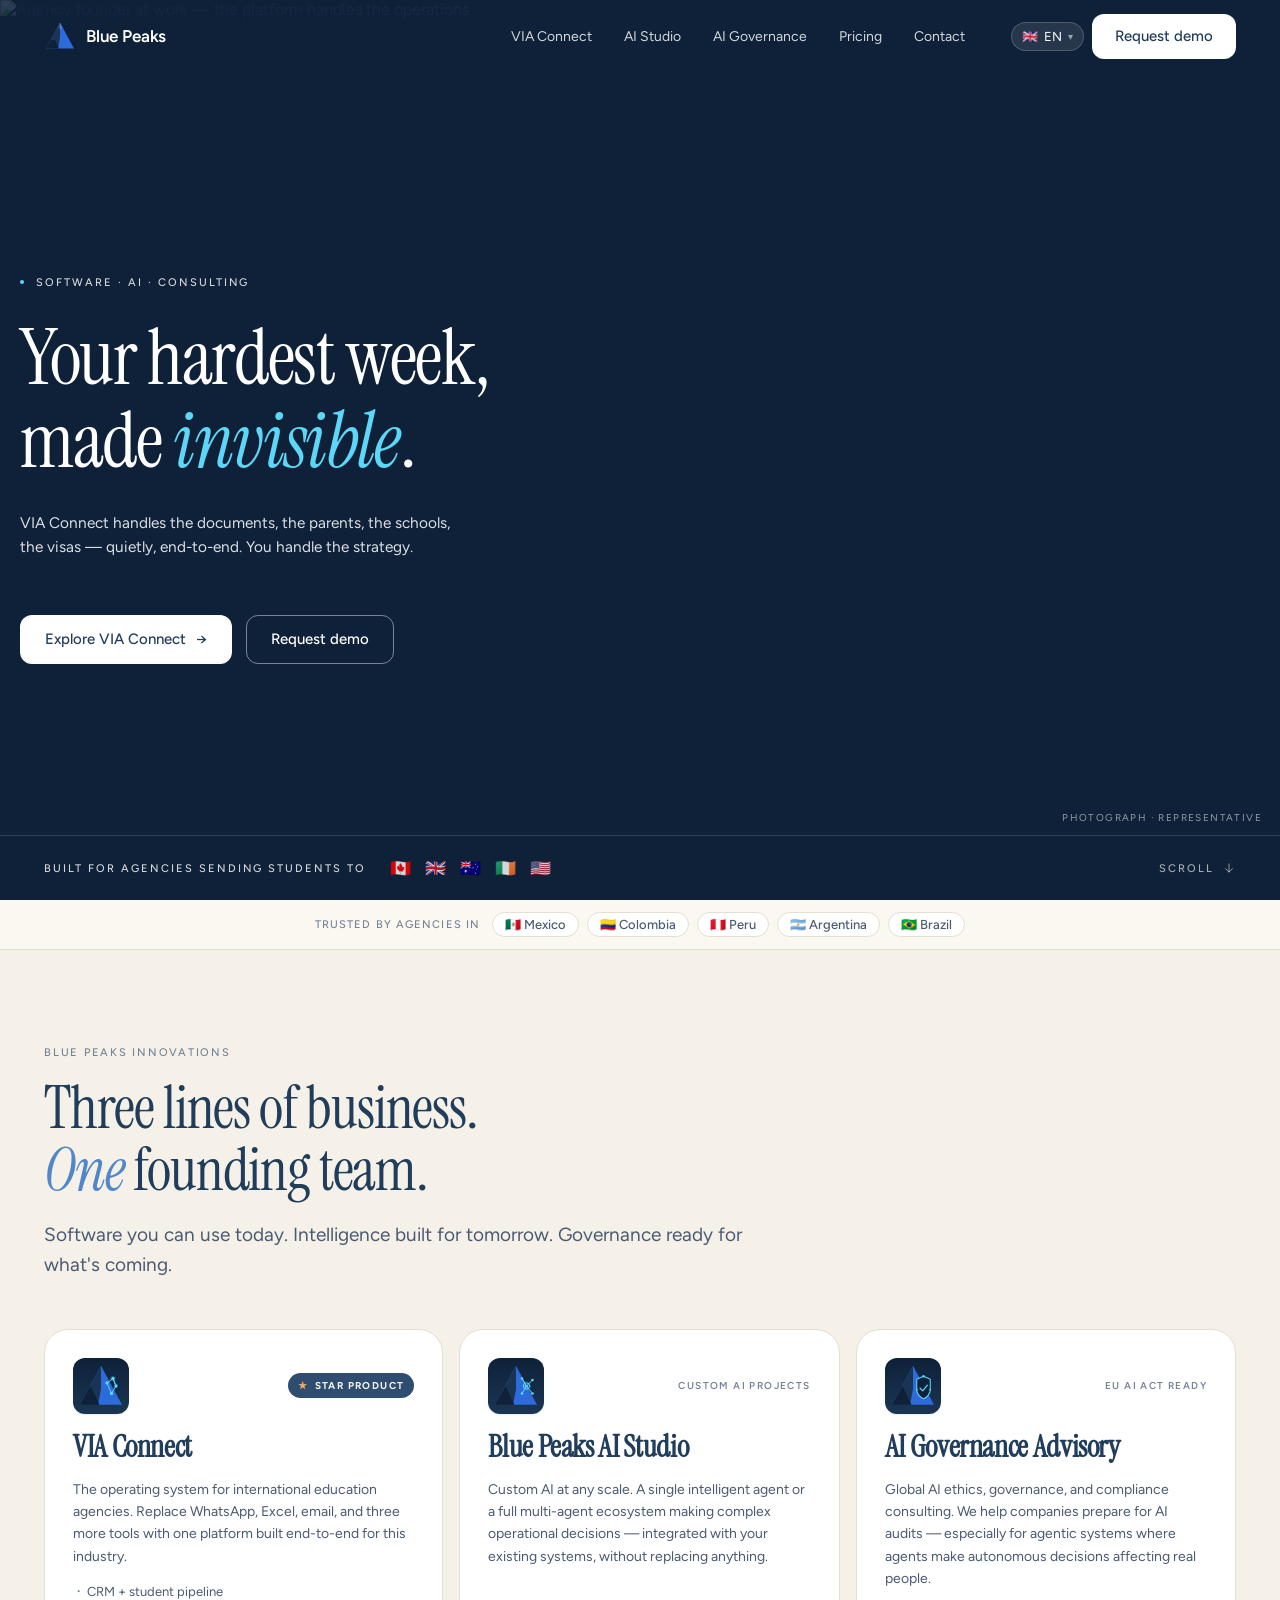
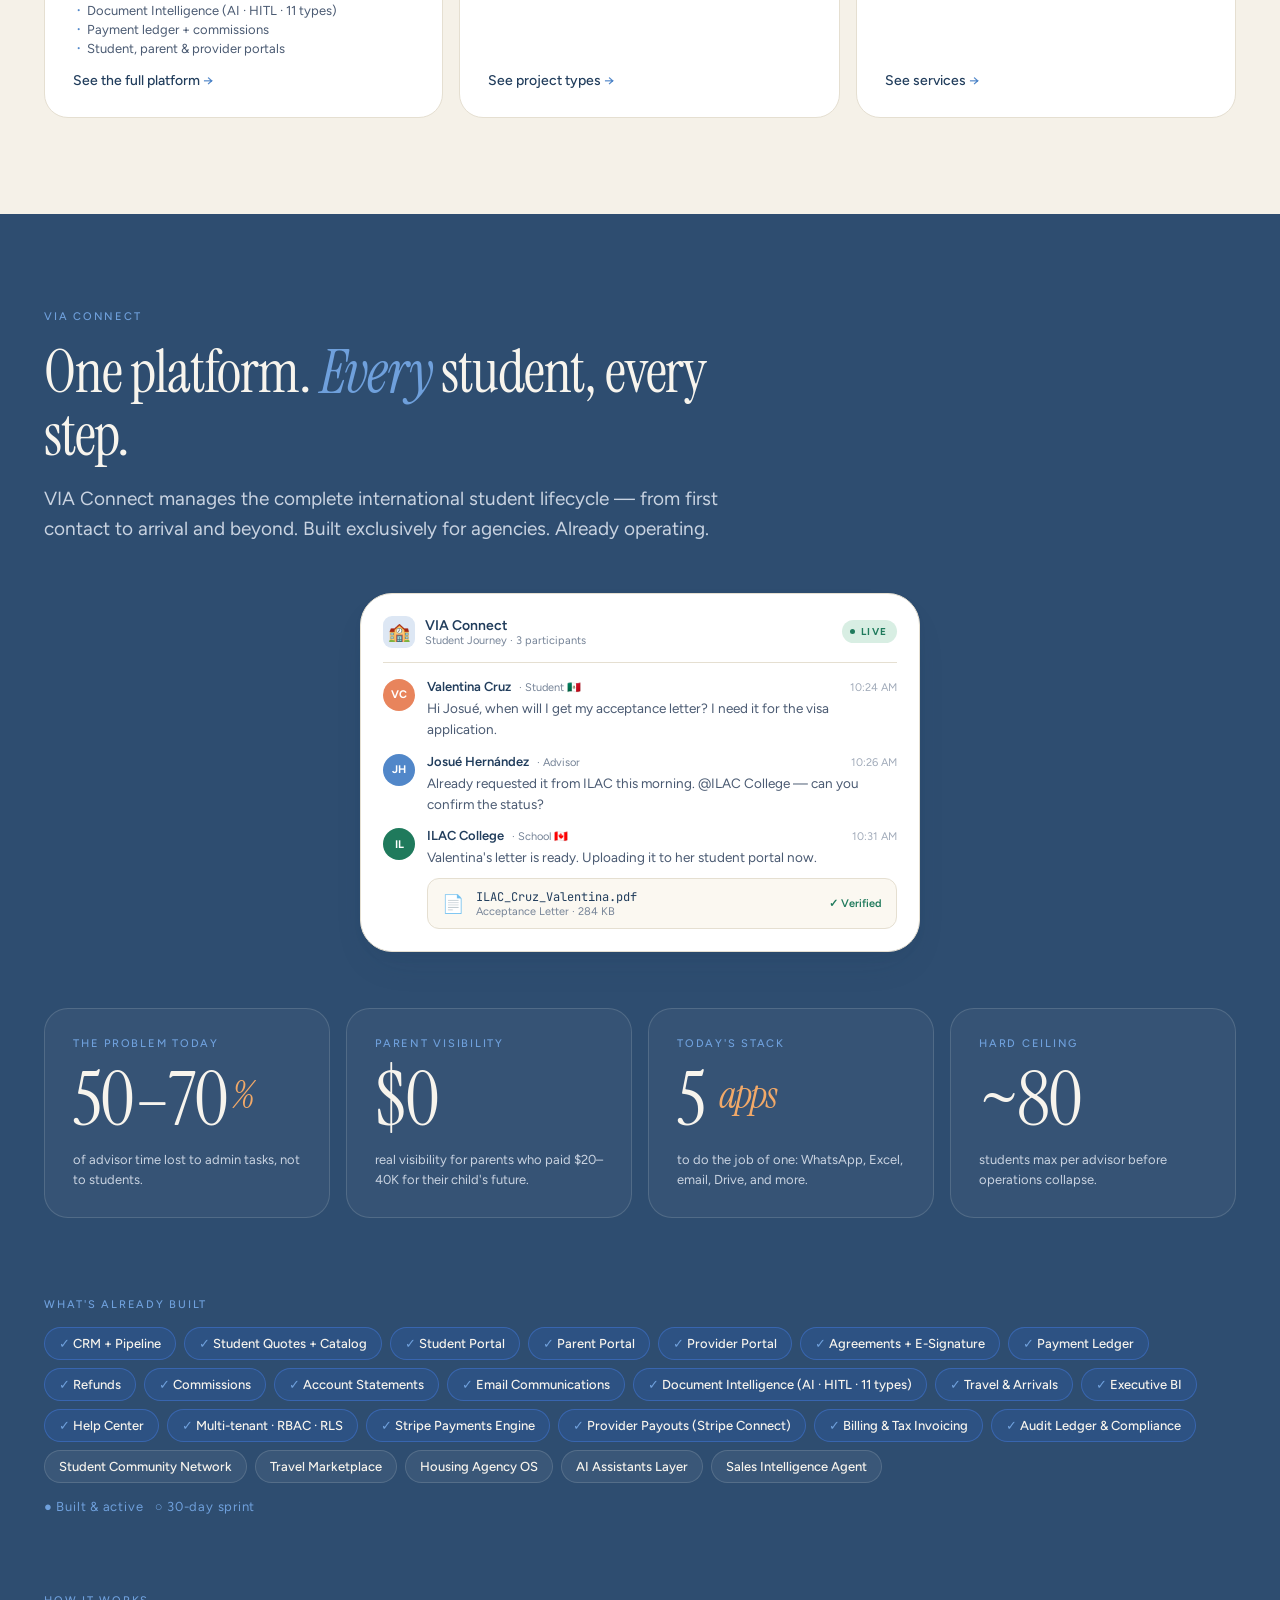
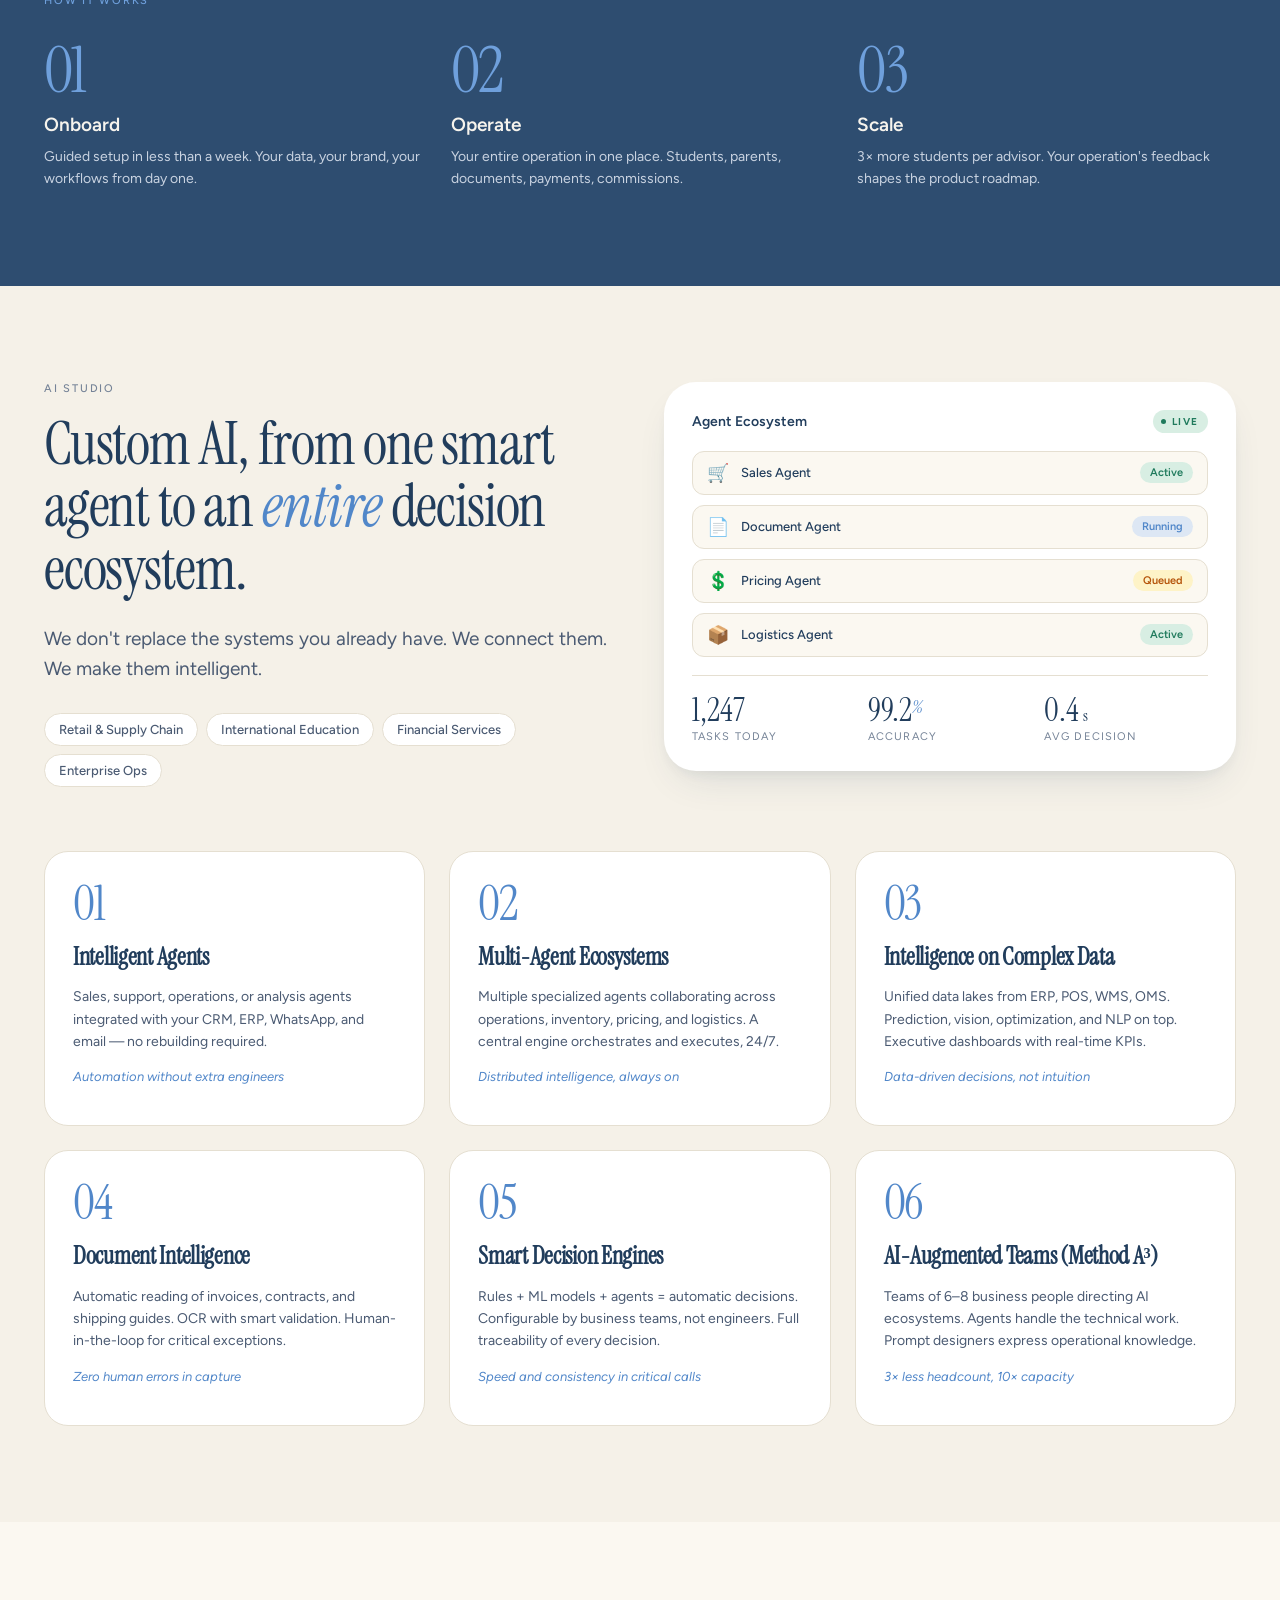
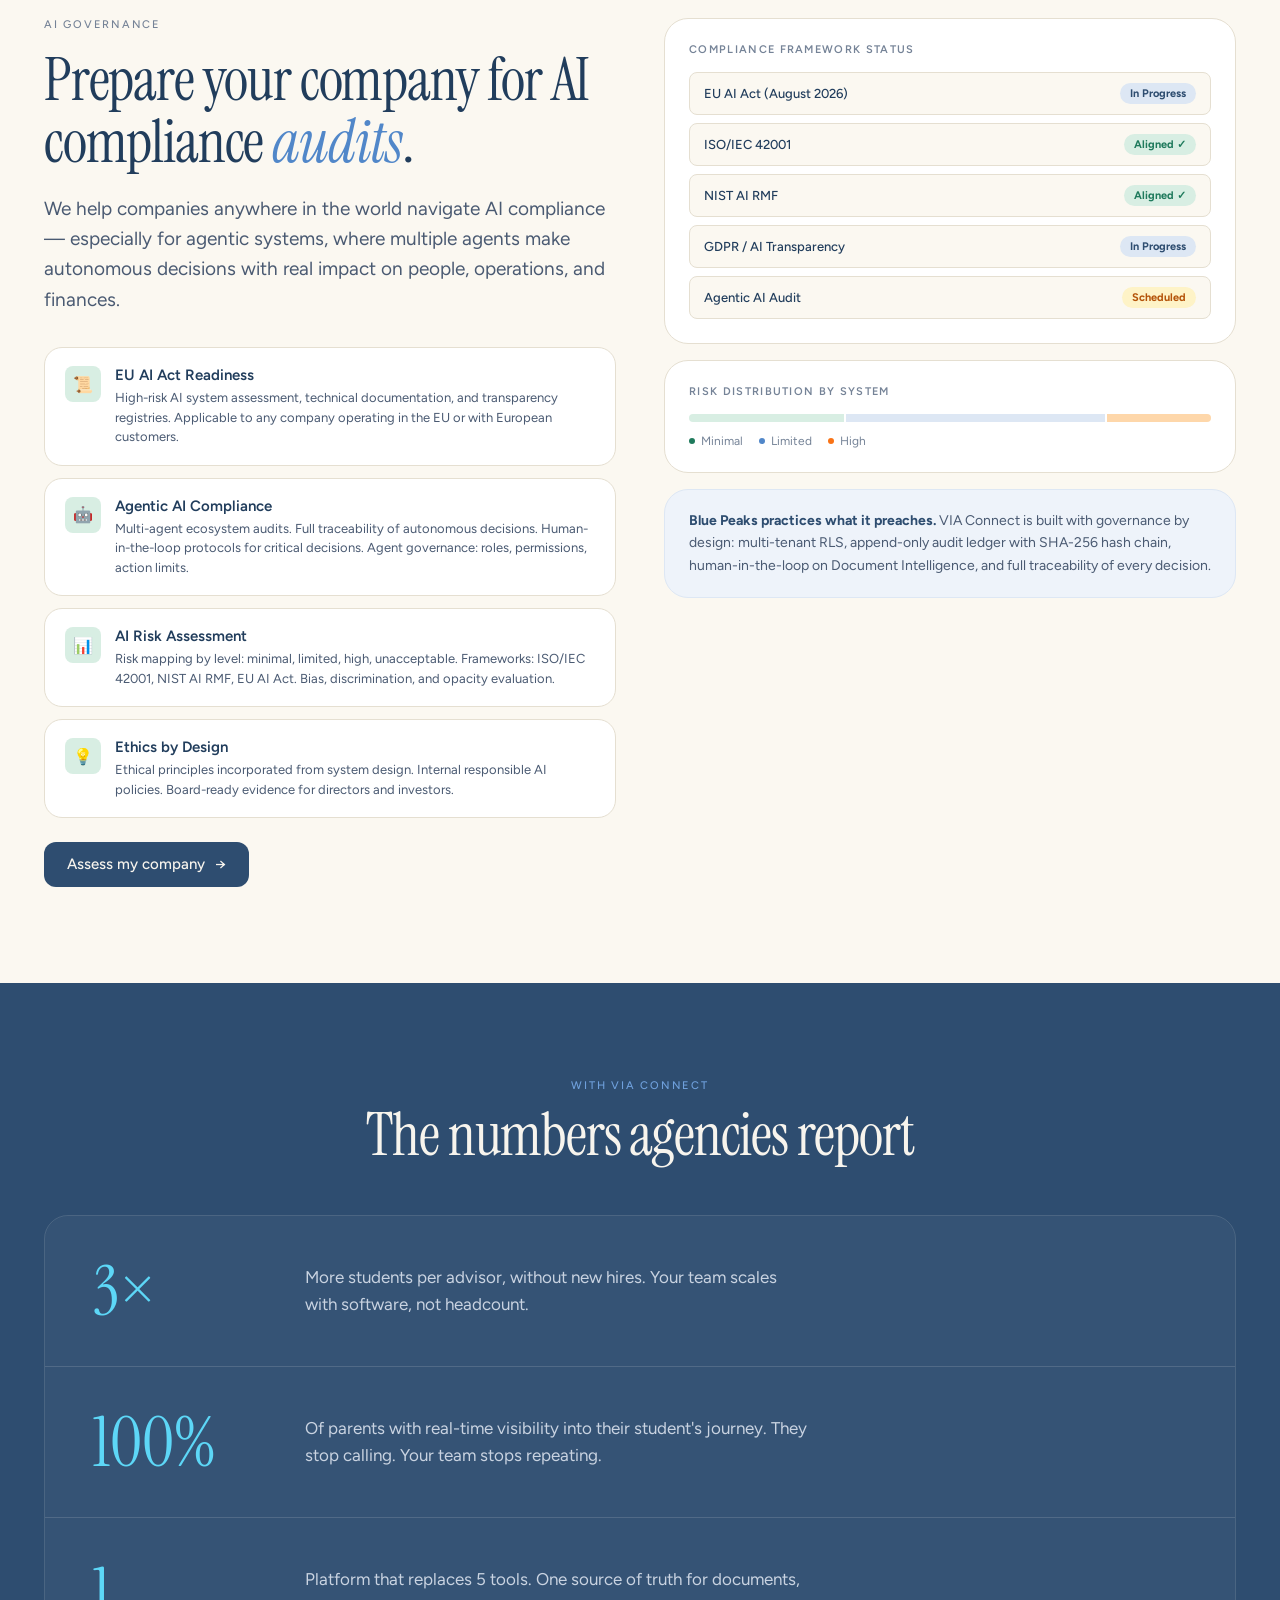
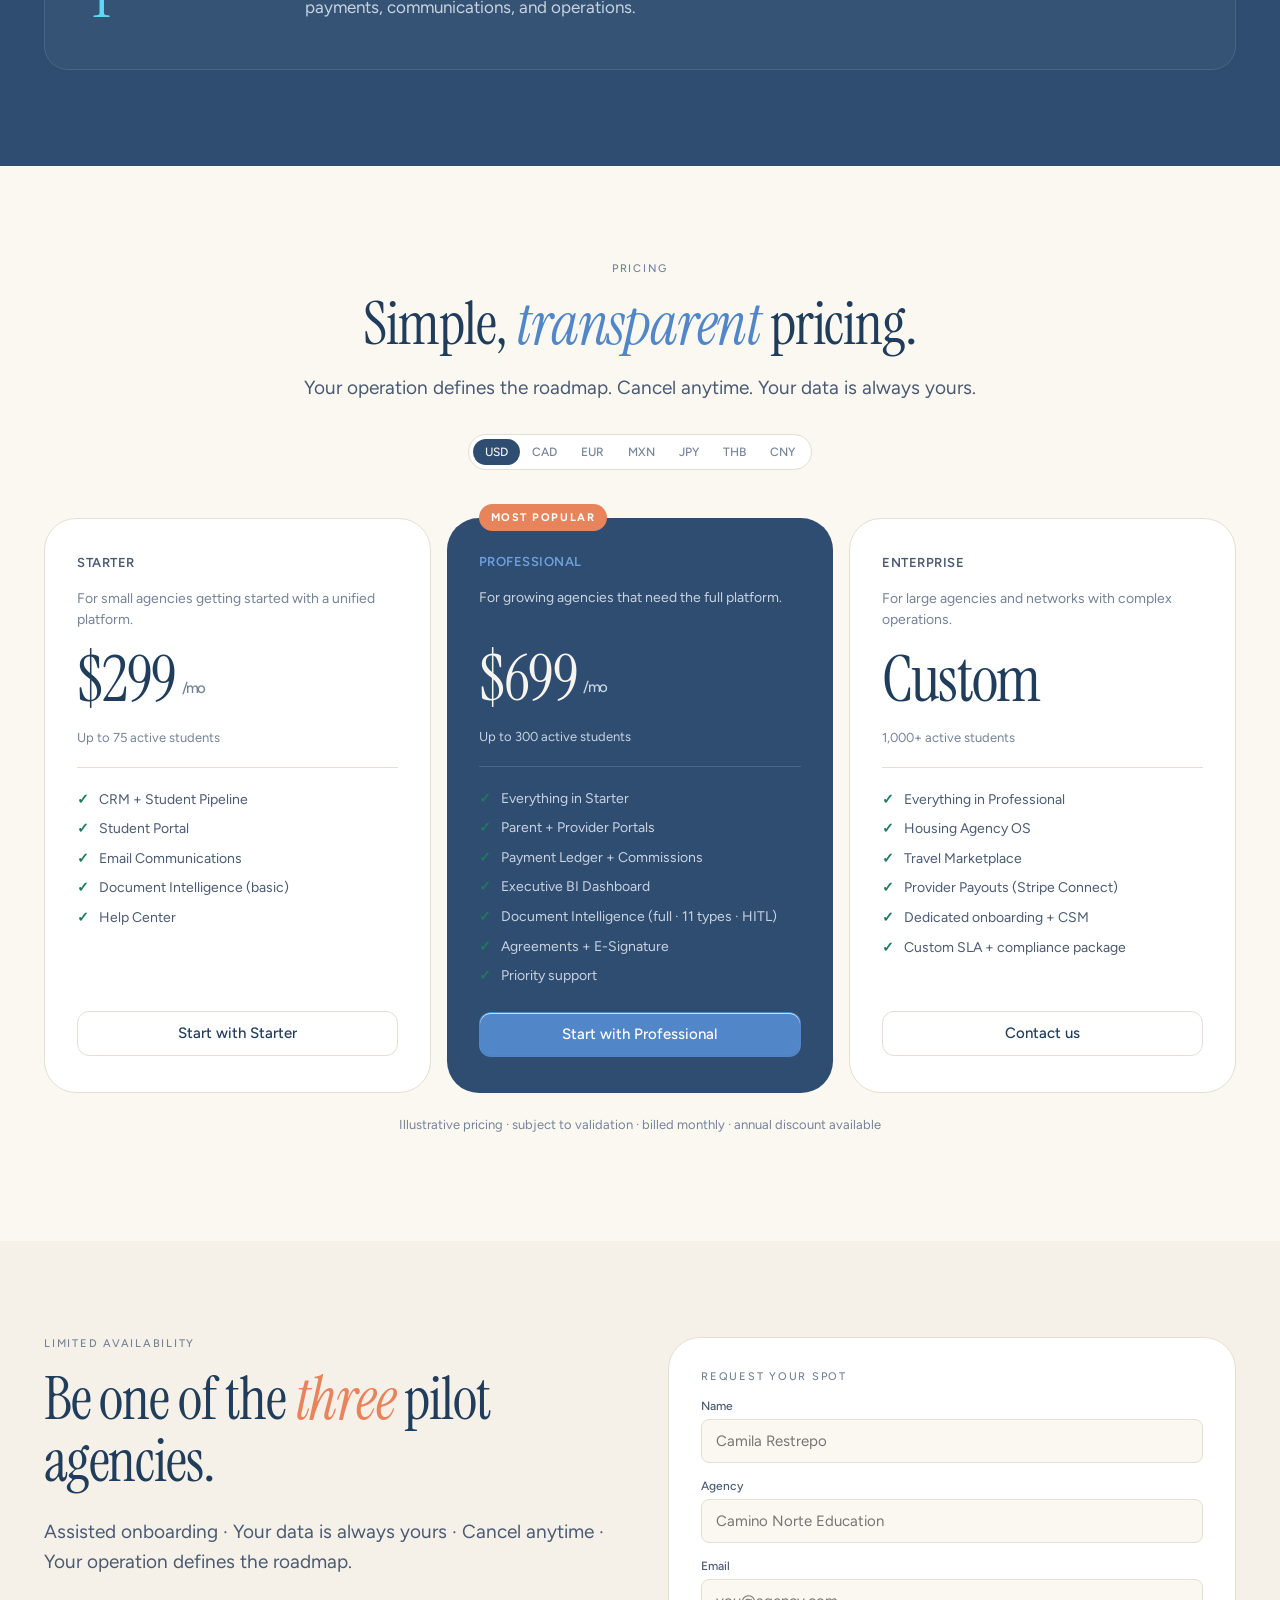
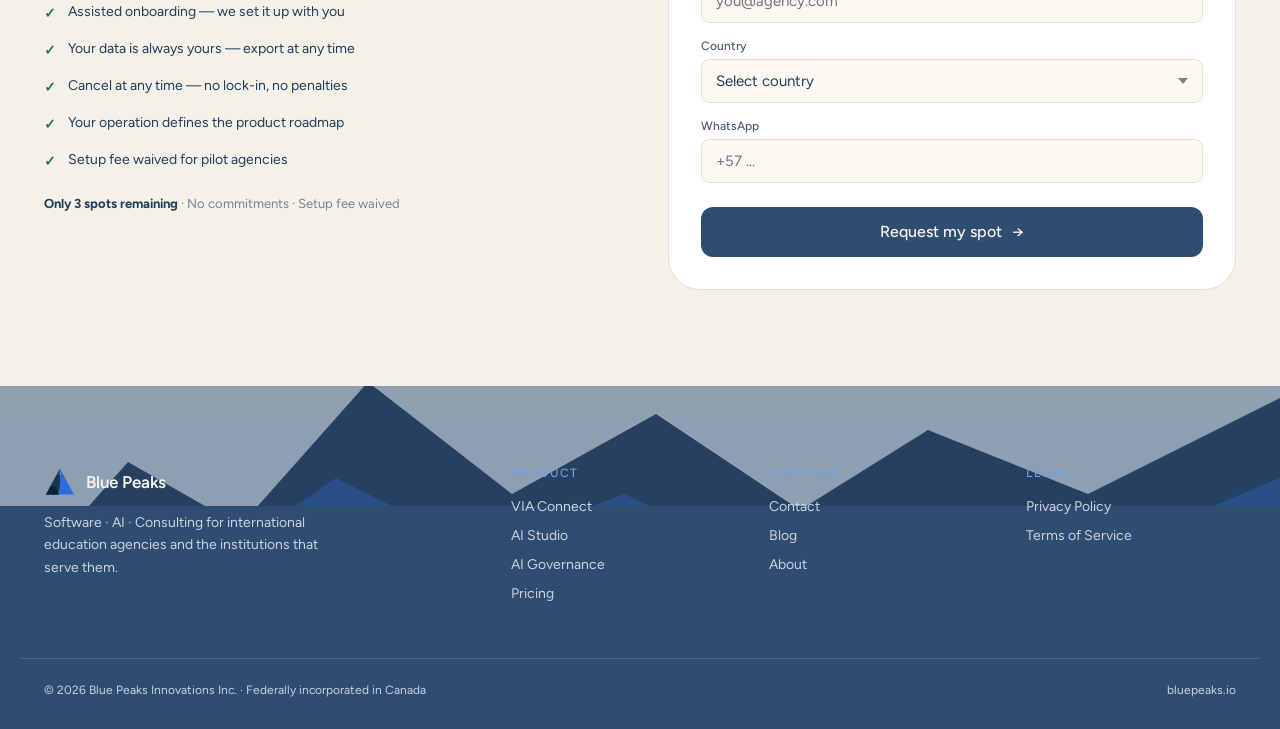
==== commit 4379644b: "feat: implement Blue Peaks Design System — warm cream canvas, Instrument Serif, alpine navy" ====
--- a/index.html
+++ b/index.html
@@ -1,464 +1,320 @@
 <!DOCTYPE html>
 <html lang="en" data-lang="en">
 <head>
-<meta charset="UTF-8">
-<meta name="viewport" content="width=device-width,initial-scale=1.0">
+<meta charset="UTF-8"><meta name="viewport" content="width=device-width,initial-scale=1.0">
 <title>Blue Peaks Innovations — Software · AI · Consulting</title>
 <meta name="description" content="Blue Peaks Innovations builds SaaS platforms, AI ecosystems, and governance consulting. VIA Connect: purpose-built for international education agencies.">
 <link rel="icon" type="image/x-icon" href="./assets/favicon.ico">
 <link rel="preconnect" href="https://fonts.googleapis.com">
 <link rel="preconnect" href="https://fonts.gstatic.com" crossorigin>
-<link href="https://fonts.googleapis.com/css2?family=Syne:wght@600;700;800&family=Plus+Jakarta+Sans:ital,wght@0,400;0,500;0,600;1,400&family=Noto+Sans+SC:wght@400;500&family=Noto+Sans+JP:wght@400;500&family=Noto+Sans+Thai:wght@400;500&display=swap" rel="stylesheet">
+<link href="https://fonts.googleapis.com/css2?family=Instrument+Serif:ital@0;1&family=Figtree:wght@400;500;600;700&family=JetBrains+Mono:wght@400&family=Noto+Sans+SC:wght@400;500&family=Noto+Sans+JP:wght@400;500&family=Noto+Sans+Thai:wght@400;500&display=swap" rel="stylesheet">
 <style>
-*,*::before,*::after{box-sizing:border-box;margin:0;padding:0}
-html{scroll-behavior:smooth;font-size:16px}
-body{font-family:'Plus Jakarta Sans',sans-serif;background:#fff;color:#0F172A;line-height:1.6;overflow-x:hidden}
-img{max-width:100%;display:block}
-a{text-decoration:none;color:inherit}
-ul{list-style:none}
-button{cursor:pointer;font-family:inherit;border:none;background:none}
+*,*::before,*::after{box-sizing:border-box}html{scroll-behavior:smooth}
+html,body{margin:0;padding:0;background:var(--canvas);color:var(--ink-1);font-family:var(--font-sans);-webkit-font-smoothing:antialiased}
+img{max-width:100%;display:block}a{color:inherit;text-decoration:none}ul{list-style:none;margin:0;padding:0}button{cursor:pointer;font-family:inherit;border:none;background:none}
 
 :root{
-  --blue:#1B4FD8;--blue-lt:#2563EB;--blue-dim:rgba(27,79,216,.07);
-  --teal:#0D9488;--green:#059669;--coral:#E5484D;--amber:#D97706;
-  --txt:#0F172A;--txt-body:#334155;--txt-muted:#64748B;--txt-faint:#94A3B8;
-  --border:#E2E8F0;--border-strong:#CBD5E1;
-  --bg:#FFFFFF;--bg-soft:#F8FAFC;--bg-blue:rgba(27,79,216,.05);
-  --dark:#0D1B38;
-  --fd:'Syne',sans-serif;--fb:'Plus Jakarta Sans',sans-serif;
-  --ease:cubic-bezier(.16,1,.3,1);
-  --nav-h:68px;
-  --sh:0 1px 3px rgba(15,23,42,.08),0 1px 2px rgba(15,23,42,.05);
-  --sh-md:0 4px 16px rgba(15,23,42,.08),0 2px 6px rgba(15,23,42,.04);
-  --sh-lg:0 12px 36px rgba(15,23,42,.1),0 4px 10px rgba(15,23,42,.04);
-  --sh-xl:0 20px 60px rgba(15,23,42,.14);
+  --canvas:#F5F1E8;--canvas-soft:#FBF8F1;--surface:#FFFFFF;--surface-sunk:#EFEAE0;
+  --ink-1:#213D5C;--ink-2:#4A5A72;--ink-3:#758397;--ink-4:#A0AAB9;
+  --ink-on-deep:#F7F4ED;--ink-on-deep-2:#C9D3E1;
+  --peak-deep:#2E4D70;--peak-mid:#426A95;--peak:#5187C9;--peak-bright:#6FA0DC;
+  --peak-soft:#DDE7F4;--peak-paper:#EEF3FA;
+  --logo-deep:#0E2138;--logo-navy:#1A3554;--logo-blue:#2D6BDB;
+  --circuit:#5DD7F7;--glow:#E8845C;--glow-soft:#FCE4D7;--amber:#F2A968;
+  --evergreen:#1F7A5C;--evergreen-soft:#D8EEE3;
+  --warning:#B45309;--warning-soft:#FEF3C7;
+  --line:#E5DFD1;--line-strong:#CDC5B3;--line-on-deep:rgba(247,244,237,.14);
+  --font-display:"Instrument Serif",Georgia,serif;
+  --font-sans:"Figtree",ui-sans-serif,sans-serif;
+  --font-mono:"JetBrains Mono",monospace;
+  --r-xs:4px;--r-sm:8px;--r-md:12px;--r-lg:18px;--r-xl:24px;--r-2xl:32px;--r-pill:999px;
+  --shadow-1:0 1px 2px rgba(33,61,92,.06),0 1px 1px rgba(33,61,92,.04);
+  --shadow-2:0 4px 10px -2px rgba(33,61,92,.08),0 2px 4px -2px rgba(33,61,92,.06);
+  --shadow-3:0 18px 40px -16px rgba(33,61,92,.16),0 6px 14px -6px rgba(33,61,92,.09);
+  --shadow-inset:inset 0 1px 0 rgba(255,255,255,.7),inset 0 -1px 0 rgba(33,61,92,.04);
+  --ring:rgba(81,135,201,.18);
+  --ease-out:cubic-bezier(.22,1,.36,1);--ease-soft:cubic-bezier(.4,0,.2,1);
+  --t-fast:120ms;--t-base:220ms;
 }
-[data-lang="zh"]{--fd:'Noto Sans SC',sans-serif;--fb:'Noto Sans SC',sans-serif}
-[data-lang="ja"]{--fd:'Noto Sans JP',sans-serif;--fb:'Noto Sans JP',sans-serif}
-[data-lang="th"]{--fd:'Noto Sans Thai',sans-serif;--fb:'Noto Sans Thai',sans-serif}
-
-.container{max-width:1200px;margin:0 auto;padding:0 clamp(1.25rem,4vw,2.5rem)}
-.section{padding:clamp(5rem,7vw,8rem) 0}
-.section-lbl{font-size:.7rem;font-weight:700;letter-spacing:.2em;text-transform:uppercase;display:block;margin-bottom:.75rem;color:var(--blue)}
-.lbl-teal{color:var(--teal)}.lbl-muted{color:var(--txt-muted)}
-.h2{font-family:var(--fd);font-size:clamp(2rem,3.5vw,3rem);font-weight:700;line-height:1.14;letter-spacing:-.025em;color:var(--txt)}
-.animate-in{opacity:0;transform:translateY(16px);transition:opacity .55s var(--ease),transform .55s var(--ease)}
+[data-lang="zh"]{--font-display:'Noto Sans SC',sans-serif;--font-sans:'Noto Sans SC',sans-serif}
+[data-lang="ja"]{--font-display:'Noto Sans JP',sans-serif;--font-sans:'Noto Sans JP',sans-serif}
+[data-lang="th"]{--font-display:'Noto Sans Thai',sans-serif;--font-sans:'Noto Sans Thai',sans-serif}
+
+.container{max-width:1240px;margin:0 auto;padding:0 24px}
+.eyebrow{font-size:11px;letter-spacing:.16em;text-transform:uppercase;color:var(--ink-3);font-weight:500}
+.eyebrow.on-deep{color:var(--peak-bright)}
+.h-section{font-family:var(--font-display);font-weight:400;font-size:clamp(36px,4.6vw,64px);line-height:1.06;letter-spacing:-.02em;color:var(--ink-1);margin:0}
+.h-card{font-family:var(--font-display);font-weight:400;font-size:30px;line-height:1.12;letter-spacing:-.012em;color:var(--ink-1);margin:0}
+.italic-peak{font-style:italic;color:var(--peak)}.italic-glow{font-style:italic;color:var(--glow)}
+.on-deep{color:var(--ink-on-deep)}.on-deep .italic-peak{color:var(--peak-bright)}
+.lead{font-size:19px;line-height:1.6;color:var(--ink-2);max-width:64ch;margin:0}
+.section--deep .lead{color:var(--ink-on-deep-2)}
+.body{font-size:15px;line-height:1.6;color:var(--ink-2)}
+.small{font-size:13px;color:var(--ink-3)}
+
+.btn{display:inline-flex;align-items:center;gap:8px;font-family:var(--font-sans);font-size:15px;font-weight:500;line-height:1;padding:14px 22px;border-radius:var(--r-md);border:1px solid transparent;cursor:pointer;white-space:nowrap;transition:background var(--t-base) var(--ease-out),border-color var(--t-base),color var(--t-base),transform 80ms var(--ease-out);text-decoration:none}
+.btn:active{transform:scale(.985)}
+.btn--primary{background:var(--peak-deep);color:var(--ink-on-deep)}.btn--primary:hover{background:var(--peak-mid)}
+.btn--accent{background:var(--peak);color:#fff;box-shadow:var(--shadow-inset)}.btn--accent:hover{background:var(--peak-bright)}
+.btn--secondary{background:var(--surface);color:var(--ink-1);border-color:var(--line)}.btn--secondary:hover{background:var(--canvas-soft);border-color:var(--line-strong)}
+.btn--on-deep{background:rgba(255,255,255,.08);color:var(--ink-on-deep);border:1px solid var(--line-on-deep)}.btn--on-deep:hover{background:rgba(255,255,255,.14)}
+.btn--lg{padding:16px 26px;font-size:16px}.arrow::after{content:"→";margin-left:2px}
+
+/* ── HEADER ── */
+.bp-header{position:fixed;top:0;left:0;right:0;z-index:50;background:transparent;border-bottom:1px solid transparent;transition:background var(--t-base),border-color var(--t-base)}
+.bp-header.on-hero .bp-header__logo{color:#fff}
+.bp-header.on-hero .bp-header__nav a{color:rgba(255,255,255,.82)}
+.bp-header.on-hero .bp-header__nav a:hover{background:rgba(255,255,255,.10);color:#fff}
+.bp-header.on-hero .bp-header__lang{background:rgba(255,255,255,.10);border-color:rgba(255,255,255,.18);color:#fff}
+.bp-header.on-hero .btn--primary{background:#fff;color:var(--ink-1)}.bp-header.on-hero .btn--primary:hover{background:var(--canvas)}
+.bp-header.scrolled{background:rgba(245,241,232,.9);backdrop-filter:blur(14px);-webkit-backdrop-filter:blur(14px);border-bottom-color:var(--line)}
+.bp-header__inner{display:flex;align-items:center;gap:32px;height:72px}
+.bp-header__logo{display:flex;align-items:center;gap:10px;font-weight:600;font-size:17px;letter-spacing:-.01em;color:var(--ink-1);white-space:nowrap;transition:color var(--t-base)}
+.bp-header__nav{display:flex;align-items:center;gap:4px;margin-left:auto}
+.bp-header__nav a{padding:8px 14px;font-size:14px;color:var(--ink-2);border-radius:var(--r-sm);transition:background var(--t-base),color var(--t-base)}
+.bp-header__nav a:hover{background:var(--surface-sunk);color:var(--ink-1)}
+.bp-header__lang{display:inline-flex;align-items:center;gap:6px;padding:6px 10px;border-radius:var(--r-pill);border:1px solid var(--line);font-size:13px;color:var(--ink-2);background:var(--surface);cursor:pointer;transition:all var(--t-base)}
+.lang-selector{position:relative}
+.lang-dropdown{position:absolute;top:calc(100% + 6px);right:0;background:#fff;border:1px solid var(--line);border-radius:var(--r-lg);padding:4px;min-width:144px;display:none;box-shadow:var(--shadow-3);z-index:60}
+.lang-dropdown.open{display:block}
+.lang-option{display:flex;align-items:center;gap:8px;padding:8px 12px;border-radius:var(--r-sm);font-size:13px;cursor:pointer;color:var(--ink-2)}
+.lang-option:hover,.lang-option.active{background:var(--peak-paper);color:var(--peak-deep)}
+.nav-right{display:flex;align-items:center;gap:8px}
+.nav-hamburger{display:none;flex-direction:column;gap:5px;padding:8px;cursor:pointer}
+.nav-hamburger span{display:block;width:22px;height:2px;background:#fff;border-radius:2px;transition:background .25s}
+.bp-header.scrolled .nav-hamburger span{background:var(--ink-1)}
+.nav-mobile{display:none;position:fixed;top:72px;left:0;right:0;background:var(--canvas-soft);border-bottom:1px solid var(--line);padding:20px;flex-direction:column;gap:4px;z-index:49;box-shadow:var(--shadow-2)}
+.nav-mobile.open{display:flex}
+.nav-mobile a{padding:10px 14px;border-radius:var(--r-sm);font-size:15px;color:var(--ink-2)}
+@media(max-width:900px){.bp-header__nav,.nav-right .btn{display:none}.nav-hamburger{display:flex}}
+
+/* ── HERO ── */
+.hero{position:relative;min-height:100vh;display:flex;align-items:stretch;overflow:hidden;background:#0E2138}
+.hero__photo{position:absolute;inset:0}
+.hero__photo img{width:100%;height:100%;object-fit:cover;object-position:center 25%;display:block}
+.hero__overlay{position:absolute;inset:0;background:linear-gradient(90deg,rgba(14,33,56,.78) 0%,rgba(14,33,56,.42) 48%,rgba(14,33,56,.18) 100%),linear-gradient(180deg,rgba(14,33,56,.36) 0%,rgba(14,33,56,0) 24%,rgba(14,33,56,0) 60%,rgba(14,33,56,.55) 100%)}
+.hero__inner{position:relative;z-index:2;display:flex;flex-direction:column;justify-content:center;padding:160px 0 120px;width:100%}
+.hero__eyebrow{display:inline-flex;align-items:center;gap:12px;font-size:11px;letter-spacing:.18em;text-transform:uppercase;color:rgba(255,255,255,.82);font-weight:500;margin-bottom:28px}
+.hero__eyebrow .dot{width:4px;height:4px;border-radius:50%;background:var(--circuit)}
+.hero__title{font-family:var(--font-display);font-weight:400;font-size:clamp(44px,6vw,84px);line-height:1.08;letter-spacing:-.018em;color:#fff;max-width:16ch;margin:0}
+.hero__title em{font-style:italic;color:var(--circuit)}
+.hero__sub{margin-top:28px;max-width:44ch;font-size:clamp(15px,1.2vw,18px);line-height:1.6;color:rgba(255,255,255,.86)}
+.hero__cta{margin-top:40px;display:flex;gap:14px;flex-wrap:wrap}
+.hero .btn--accent{background:#fff;color:var(--ink-1);padding:16px 24px;font-size:15px}.hero .btn--accent:hover{background:var(--canvas)}
+.hero .btn--ghost-light{background:transparent;color:#fff;border:1px solid rgba(255,255,255,.45);padding:16px 24px;font-size:15px}.hero .btn--ghost-light:hover{background:rgba(255,255,255,.10);border-color:rgba(255,255,255,.7)}
+.hero__bottom{position:absolute;left:0;right:0;bottom:0;z-index:2;padding:22px 0;border-top:1px solid rgba(255,255,255,.14);background:linear-gradient(180deg,rgba(14,33,56,0) 0%,rgba(14,33,56,.5) 100%)}
+.hero__bottom__row{display:flex;align-items:center;gap:24px;color:rgba(255,255,255,.82)}
+.hero__bottom__label{font-size:11px;letter-spacing:.18em;text-transform:uppercase;font-weight:500}
+.hero__bottom__flags{display:flex;gap:14px;font-size:17px}
+.hero__scroll{margin-left:auto;display:inline-flex;align-items:center;gap:8px;font-size:11px;letter-spacing:.18em;text-transform:uppercase;font-weight:500;opacity:.78}
+.hero__scroll svg{width:14px;height:14px;stroke:currentColor;fill:none;stroke-width:1.5}
+.hero__attrib{position:absolute;right:18px;bottom:76px;z-index:2;font-size:10px;letter-spacing:.14em;text-transform:uppercase;color:rgba(255,255,255,.55)}
+
+/* ── SECTIONS ── */
+.section{padding:96px 0}
+.section--deep{background:var(--peak-deep);color:var(--ink-on-deep);position:relative;overflow:hidden}
+.section__head{display:flex;flex-direction:column;gap:18px;max-width:740px;margin-bottom:48px}
+
+/* Trust */
+.trust-bar{background:var(--canvas-soft);border-bottom:1px solid var(--line);padding:12px 0}
+.trust-inner{display:flex;align-items:center;justify-content:center;flex-wrap:wrap;gap:12px}
+.trust-txt{font-size:11px;color:var(--ink-3);font-weight:500;letter-spacing:.1em;text-transform:uppercase}
+.trust-flags{display:flex;gap:8px;flex-wrap:wrap}
+.trust-flag{padding:4px 12px;border-radius:var(--r-pill);background:var(--surface);border:1px solid var(--line);font-size:13px;font-weight:500;color:var(--ink-2)}
+
+/* ── PRODUCT LINES ── */
+.lines{display:grid;grid-template-columns:1.05fr 1fr 1fr;gap:16px}
+.line{background:var(--surface);border:1px solid var(--line);border-radius:var(--r-xl);padding:28px;display:flex;flex-direction:column;gap:16px;transition:transform var(--t-base) var(--ease-out),box-shadow var(--t-base),border-color var(--t-base)}
+.line:hover{transform:translateY(-2px);box-shadow:var(--shadow-2);border-color:var(--line-strong)}
+.line__top{display:flex;align-items:center;justify-content:space-between;gap:12px}
+.line__markwrap{width:56px;height:56px;border-radius:var(--r-md);background:linear-gradient(180deg,#0E2138 0%,#1A3554 100%);display:grid;place-items:center;padding:4px;box-shadow:var(--shadow-1);flex-shrink:0}
+.line__markwrap svg{width:48px;height:48px;display:block}
+.line__ribbon{background:var(--peak-deep);color:var(--ink-on-deep);font-size:10px;font-weight:700;letter-spacing:.14em;text-transform:uppercase;padding:6px 10px;border-radius:var(--r-pill);display:inline-flex;align-items:center;gap:6px;white-space:nowrap}
+.line__ribbon::before{content:"★";color:var(--amber)}
+.line__tag-sm{font-size:10px;font-weight:600;letter-spacing:.14em;text-transform:uppercase;color:var(--ink-3)}
+.line__title{font-family:var(--font-display);font-size:30px;line-height:1.1;letter-spacing:-.012em;margin:0}
+.line__desc{font-size:14px;line-height:1.6;color:var(--ink-2);margin:0}
+.line ul{display:flex;flex-direction:column;gap:4px}
+.line ul li{font-size:13px;color:var(--ink-2);padding-left:14px;position:relative}
+.line ul li::before{content:"·";position:absolute;left:4px;color:var(--peak);font-weight:700}
+.line__cta{margin-top:auto;font-size:14px;font-weight:500;color:var(--ink-1);display:block}
+.line__cta::after{content:" →";color:var(--peak)}
+
+/* ── VIA STATS ── */
+.stats{display:grid;grid-template-columns:repeat(4,1fr);gap:16px}
+.stat{background:rgba(255,255,255,.04);border:1px solid var(--line-on-deep);border-radius:var(--r-xl);padding:28px;display:flex;flex-direction:column;gap:12px;min-height:200px}
+.stat__num{font-family:var(--font-display);font-weight:400;font-size:76px;line-height:1;letter-spacing:-.025em;color:var(--ink-on-deep)}
+.stat__num small{font-size:.5em;vertical-align:0.45em;margin-left:4px;font-style:italic;color:var(--amber)}
+.stat__label{font-size:13px;color:var(--ink-on-deep-2);line-height:1.5}
+
+/* ── CAPS ── */
+.caps{display:flex;flex-wrap:wrap;gap:8px}
+.cap{background:rgba(255,255,255,.06);color:var(--ink-on-deep);border:1px solid var(--line-on-deep);padding:8px 14px;border-radius:var(--r-pill);font-size:13px;font-weight:500}
+.cap.active{background:rgba(45,107,219,.18);border-color:rgba(74,134,240,.4)}
+.cap.active::before{content:"✓ ";color:var(--peak-bright)}
+
+/* ── STEPS ── */
+.steps{display:grid;grid-template-columns:repeat(3,1fr);gap:28px;margin-top:32px}
+.step{display:flex;flex-direction:column;gap:10px}
+.step__num{font-family:var(--font-display);font-size:64px;line-height:1;color:var(--peak-bright);font-weight:400;letter-spacing:-.025em}
+.step__name{font-size:19px;font-weight:600;color:var(--ink-on-deep)}
+.step__desc{font-size:14px;color:var(--ink-on-deep-2);line-height:1.55}
+
+/* ── CHAT ILLUSTRATION ── */
+.chat-illust{background:var(--surface);border:1px solid var(--line);border-radius:var(--r-2xl);box-shadow:var(--shadow-3);padding:22px;width:100%;max-width:560px;margin:0 auto}
+.chat-illust__top{display:flex;align-items:center;gap:10px;padding-bottom:14px;border-bottom:1px solid var(--line)}
+.chat-illust__icon{width:32px;height:32px;border-radius:9px;background:var(--peak-soft);display:grid;place-items:center;font-size:18px;flex:none}
+.chat-illust__top .chat-name{font-size:14px;font-weight:600;color:var(--ink-1)}
+.chat-illust__top .chat-meta{font-size:11px;color:var(--ink-3)}
+.live-pill{margin-left:auto;background:var(--evergreen-soft);color:var(--evergreen);padding:5px 10px 5px 8px;border-radius:var(--r-pill);display:inline-flex;align-items:center;gap:6px;font-size:10px;font-weight:700;letter-spacing:.12em;text-transform:uppercase}
+.live-pill::before{content:"";width:5px;height:5px;border-radius:50%;background:var(--evergreen)}
+.chat-illust__msgs{display:flex;flex-direction:column;gap:14px;padding-top:16px}
+.msg{display:flex;gap:12px;align-items:flex-start}
+.av{width:32px;height:32px;border-radius:50%;display:grid;place-items:center;font-size:11px;font-weight:700;color:#fff;flex:none}
+.av.vc{background:var(--glow)}.av.jh{background:var(--peak)}.av.il{background:var(--evergreen)}
+.msg__body{display:flex;flex-direction:column;gap:2px;flex:1;min-width:0}
+.msg__head{display:flex;gap:8px;align-items:baseline;min-width:0}
+.msg__who{font-size:13px;font-weight:600;color:var(--ink-1);white-space:nowrap}
+.msg__role{font-size:11px;color:var(--ink-3);white-space:nowrap}
+.msg__time{font-size:11px;color:var(--ink-4);margin-left:auto;white-space:nowrap;flex:none}
+.msg__bubble{font-size:13.5px;color:var(--ink-2);line-height:1.55;margin-top:2px}
+.doc{display:flex;gap:12px;align-items:center;background:var(--canvas-soft);border:1px solid var(--line);padding:10px 14px;border-radius:var(--r-md);margin-top:8px}
+.doc__name{font-family:var(--font-mono);font-size:12px;color:var(--ink-1)}
+.doc__meta{font-size:11px;color:var(--ink-3)}
+.doc__ok{margin-left:auto;color:var(--evergreen);font-size:11px;font-weight:600}
+
+/* ── AI STUDIO ── */
+.hero__grid{display:grid;grid-template-columns:1fr 1fr;gap:48px;align-items:start}
+.studio-cards{display:grid;grid-template-columns:repeat(3,1fr);gap:24px}
+.agent-mock{background:var(--surface);border-radius:var(--r-2xl);padding:28px;box-shadow:var(--shadow-3)}
+.agent-mock__head{display:flex;align-items:center;justify-content:space-between;margin-bottom:18px}
+.agent-mock__title{font-size:14px;font-weight:600;color:var(--ink-1)}
+.agents-list{display:flex;flex-direction:column;gap:10px}
+.agent-row{display:flex;align-items:center;gap:12px;padding:10px 14px;background:var(--canvas-soft);border-radius:var(--r-md);border:1px solid var(--line)}
+.agent-row__name{font-size:13px;font-weight:500;color:var(--ink-1)}
+.agent-row__status{margin-left:auto;font-size:11px;padding:4px 10px;border-radius:var(--r-pill);font-weight:600}
+.status--active{background:var(--evergreen-soft);color:var(--evergreen)}
+.status--running{background:var(--peak-soft);color:var(--peak)}
+.status--queued{background:var(--warning-soft);color:var(--warning)}
+.agent-mock__stats{display:grid;grid-template-columns:repeat(3,1fr);gap:12px;margin-top:18px;padding-top:18px;border-top:1px solid var(--line)}
+.agent-mock__stat .num{font-family:var(--font-display);font-size:32px;line-height:1;color:var(--ink-1)}
+.agent-mock__stat .lab{font-size:11px;color:var(--ink-3);letter-spacing:.1em;text-transform:uppercase;margin-top:4px}
+
+/* ── GOVERNANCE ── */
+.gov-grid{display:grid;grid-template-columns:1fr 1fr;gap:48px;align-items:start}
+.gov-cards-list{display:flex;flex-direction:column;gap:12px}
+.gov-card{background:var(--surface);border:1px solid var(--line);border-radius:var(--r-lg);padding:18px 20px;display:flex;gap:14px;align-items:flex-start}
+.gc-ico{width:36px;height:36px;border-radius:var(--r-sm);background:var(--evergreen-soft);display:grid;place-items:center;font-size:16px;flex:none}
+.gc-title{font-size:15px;font-weight:600;color:var(--ink-1);margin-bottom:4px}
+.gc-desc{font-size:13px;color:var(--ink-2);line-height:1.5;margin:0}
+.gov-scene{background:var(--surface);border:1px solid var(--line);border-radius:var(--r-xl);padding:24px}
+.gs-head{font-size:11px;font-weight:600;letter-spacing:.12em;text-transform:uppercase;color:var(--ink-3);margin-bottom:16px}
+.gsf-row{display:flex;align-items:center;justify-content:space-between;padding:10px 14px;border-radius:var(--r-sm);background:var(--canvas-soft);border:1px solid var(--line);margin-bottom:8px}
+.gsf-name{font-size:13px;font-weight:500;color:var(--ink-1)}
+.gsf-status{font-size:11px;font-weight:700;padding:4px 10px;border-radius:var(--r-pill)}
+.gsf-ok{background:var(--evergreen-soft);color:var(--evergreen)}
+.gsf-ip{background:var(--peak-soft);color:var(--peak-deep)}
+.gsf-na{background:var(--warning-soft);color:var(--warning)}
+
+/* ── METRICS ── */
+.metrics-section{background:var(--peak-deep);padding:96px 0}
+.met-head{text-align:center;margin-bottom:48px}
+.met-strip{border-radius:var(--r-xl);overflow:hidden;border:1px solid var(--line-on-deep)}
+.met-row{display:grid;grid-template-columns:180px 1fr;align-items:center;gap:32px;padding:40px 48px;border-bottom:1px solid var(--line-on-deep);background:rgba(255,255,255,.03);transition:background var(--t-base)}
+.met-row:last-child{border-bottom:none}.met-row:hover{background:rgba(255,255,255,.07)}
+.met-num{font-family:var(--font-display);font-size:clamp(48px,5.5vw,80px);font-weight:400;line-height:1;color:var(--circuit);white-space:nowrap}
+.met-txt{font-size:clamp(14px,1.35vw,17px);color:var(--ink-on-deep-2);line-height:1.6;max-width:46ch}
+
+/* ── PRICING ── */
+.pricing{display:grid;grid-template-columns:repeat(3,1fr);gap:16px;align-items:stretch}
+.tier{background:var(--surface);border:1px solid var(--line);border-radius:var(--r-2xl);padding:36px 32px;display:flex;flex-direction:column;gap:18px;position:relative}
+.tier__name{font-size:13px;font-weight:600;color:var(--ink-2);letter-spacing:.04em;text-transform:uppercase}
+.tier__blurb{font-size:14px;line-height:1.5;color:var(--ink-3);min-height:42px}
+.tier__price{font-family:var(--font-display);font-size:64px;line-height:1;color:var(--ink-1);letter-spacing:-.025em}
+.tier__price small{font-family:var(--font-sans);font-size:15px;color:var(--ink-3);font-weight:500;margin-left:6px;vertical-align:0.5em}
+.tier__cap{font-size:13px;color:var(--ink-3)}
+.tier__divider{height:1px;background:var(--line);margin:4px 0}
+.tier ul{display:flex;flex-direction:column;gap:10px;flex:1}
+.tier ul li{font-size:14px;color:var(--ink-2);display:flex;gap:10px;line-height:1.4}
+.tier ul li::before{content:"✓";color:var(--evergreen);font-weight:700;flex:none}
+.tier__cta{margin-top:8px;display:block;text-align:center;width:100%}
+.tier--featured{background:var(--peak-deep);border:0}
+.tier--featured .tier__name{color:var(--peak-bright)}
+.tier--featured .tier__blurb{color:var(--ink-on-deep-2)}
+.tier--featured .tier__price{color:var(--ink-on-deep)}
+.tier--featured .tier__price small{color:var(--ink-on-deep-2)}
+.tier--featured .tier__cap{color:var(--ink-on-deep-2)}
+.tier--featured .tier__divider{background:var(--line-on-deep)}
+.tier--featured ul li{color:var(--ink-on-deep-2)}
+.tier__ribbon{position:absolute;top:-14px;left:32px;background:var(--glow);color:#fff;font-size:11px;font-weight:700;letter-spacing:.14em;text-transform:uppercase;padding:7px 12px;border-radius:var(--r-pill)}
+.ccy{display:inline-flex;border:1px solid var(--line);border-radius:var(--r-pill);background:var(--surface);padding:4px}
+.ccy button{font-family:var(--font-sans);font-size:12px;font-weight:500;color:var(--ink-3);background:transparent;border:0;padding:6px 12px;border-radius:var(--r-pill);cursor:pointer}
+.ccy button.active{background:var(--peak-deep);color:var(--ink-on-deep)}
+
+/* ── CONTACT ── */
+.contact{display:grid;grid-template-columns:1fr 1fr;gap:56px;align-items:start}
+.contact__form{background:var(--surface);border:1px solid var(--line);border-radius:var(--r-2xl);padding:32px}
+.field{display:flex;flex-direction:column;gap:6px;margin-bottom:16px}
+.field label{font-size:12px;color:var(--ink-2);font-weight:500}
+.field input,.field select{font-family:var(--font-sans);font-size:15px;color:var(--ink-1);background:var(--canvas-soft);border:1px solid var(--line);border-radius:var(--r-sm);padding:12px 14px;outline:none;transition:border-color var(--t-base),box-shadow var(--t-base)}
+.field input:focus,.field select:focus{border-color:var(--peak);box-shadow:0 0 0 4px var(--ring);background:var(--surface)}
+.field select{-webkit-appearance:none;background-image:url("data:image/svg+xml,%3Csvg width='10' height='6' xmlns='http://www.w3.org/2000/svg'%3E%3Cpath d='M0 0l5 6 5-6z' fill='%23758397'/%3E%3C/svg%3E");background-repeat:no-repeat;background-position:right 14px center}
+.bullets{display:flex;flex-direction:column;gap:14px;margin-top:24px}
+.bullet{display:flex;gap:12px;align-items:flex-start;font-size:14px;line-height:1.5;color:var(--ink-1)}
+.bullet::before{content:"✓";color:var(--evergreen);font-weight:700;margin-top:2px}
+
+/* ── FOOTER ── */
+.footer{background:var(--peak-deep);color:var(--ink-on-deep-2);padding:80px 0 32px;position:relative;overflow:hidden}
+.footer__pattern{position:absolute;left:0;right:0;top:0;height:120px;opacity:.5;pointer-events:none}
+.footer__grid{display:grid;grid-template-columns:2fr 1fr 1fr 1fr;gap:48px;position:relative}
+.footer h4{font-size:12px;letter-spacing:.14em;text-transform:uppercase;color:var(--peak-bright);margin:0 0 16px;font-weight:500}
+.footer__col a{font-size:14px;color:var(--ink-on-deep-2)}
+.footer__col a:hover{color:var(--ink-on-deep)}
+.footer__col ul{display:flex;flex-direction:column;gap:10px}
+.footer__bottom{border-top:1px solid var(--line-on-deep);padding-top:24px;margin-top:56px;display:flex;justify-content:space-between;font-size:12px;position:relative}
+
+/* ── ANIMATE-IN ── */
+.animate-in{opacity:0;transform:translateY(16px);transition:opacity .55s var(--ease-out),transform .55s var(--ease-out)}
 .animate-in.visible{opacity:1;transform:none}
-.tag{display:inline-flex;align-items:center;gap:.3rem;padding:.22rem .7rem;border-radius:99px;font-size:.68rem;font-weight:700;letter-spacing:.05em}
-.tag-blue{background:var(--bg-blue);border:1px solid rgba(27,79,216,.15);color:var(--blue)}
-.tag-green{background:rgba(5,150,105,.07);border:1px solid rgba(5,150,105,.18);color:var(--green)}
-.tag-teal{background:rgba(13,148,136,.07);border:1px solid rgba(13,148,136,.18);color:var(--teal)}
-.tag-amber{background:rgba(217,119,6,.08);border:1px solid rgba(217,119,6,.2);color:var(--amber)}
-
-.btn{display:inline-flex;align-items:center;gap:.42rem;padding:.68rem 1.55rem;border-radius:99px;font-weight:600;font-size:.88rem;transition:all .18s var(--ease)}
-.btn-primary{background:var(--blue);color:#fff}
-.btn-primary:hover{background:var(--blue-lt);transform:translateY(-1px);box-shadow:0 4px 18px rgba(27,79,216,.28)}
-.btn-ghost{border:1.5px solid var(--border-strong);color:var(--txt-body)}
-.btn-ghost:hover{border-color:var(--txt-muted);color:var(--txt);background:var(--bg-soft)}
-.btn-teal{background:var(--teal);color:#fff}
-.btn-teal:hover{background:#0F9D8B;transform:translateY(-1px)}
-
-/* ── NAV — transparent on hero, white on scroll ── */
-.nav{
-  position:fixed;top:0;left:0;right:0;z-index:100;height:var(--nav-h);
-  background:transparent;border-bottom:1px solid transparent;
-  display:flex;align-items:center;
-  transition:background .35s var(--ease),border-color .35s var(--ease),box-shadow .35s var(--ease)
+
+/* ── RESPONSIVE ── */
+@media(max-width:960px){
+  .hero__grid,.lines,.stats,.pricing,.contact,.footer__grid,.steps,.studio-cards,.gov-grid{grid-template-columns:1fr}
+  .stats{grid-template-columns:1fr 1fr}
+  .section{padding:64px 0}
 }
-.nav.scrolled{background:#fff;border-bottom-color:var(--border);box-shadow:0 2px 16px rgba(15,23,42,.06)}
-.nav-inner{max-width:1200px;margin:0 auto;padding:0 clamp(1.25rem,4vw,2.5rem);width:100%;display:flex;align-items:center;gap:2.5rem}
-.nav-logo img{height:34px;width:auto;filter:brightness(10);transition:filter .35s}
-.nav.scrolled .nav-logo img{filter:none}
-.nav-links{display:flex;align-items:center;gap:2rem;margin-left:auto}
-.nav-links a{font-size:.85rem;font-weight:500;color:rgba(255,255,255,.82);transition:color .2s}
-.nav-links a:hover{color:#fff}
-.nav.scrolled .nav-links a{color:var(--txt-muted)}
-.nav.scrolled .nav-links a:hover{color:var(--txt)}
-.nav-right{display:flex;align-items:center;gap:.65rem;margin-left:1.5rem}
-
-/* Language selector */
-.lang-selector{position:relative}
-.lang-btn{
-  display:flex;align-items:center;gap:.3rem;padding:.34rem .65rem;
-  border-radius:99px;background:rgba(255,255,255,.14);border:1px solid rgba(255,255,255,.22);
-  font-size:.77rem;font-weight:500;color:#fff;cursor:pointer;transition:all .2s
+@media(max-width:640px){
+  .container{padding:0 16px}
+  .hero__inner{padding:120px 0 100px}
+  .met-row{grid-template-columns:1fr;gap:12px;padding:32px 24px}
 }
-.lang-btn:hover{background:rgba(255,255,255,.22)}
-.nav.scrolled .lang-btn{background:var(--bg-soft);border-color:var(--border);color:var(--txt-body)}
-.nav.scrolled .lang-btn:hover{background:var(--border);color:var(--txt)}
-.lang-dropdown{position:absolute;top:calc(100% + .45rem);right:0;background:#fff;border:1px solid var(--border);border-radius:12px;padding:.35rem;min-width:136px;display:none;box-shadow:var(--sh-lg)}
-.lang-dropdown.open{display:block}
-.lang-option{display:flex;align-items:center;gap:.42rem;padding:.44rem .72rem;border-radius:.5rem;font-size:.82rem;cursor:pointer;transition:background .1s;white-space:nowrap;color:var(--txt-body)}
-.lang-option:hover,.lang-option.active{background:var(--bg-blue);color:var(--blue)}
-
-/* Nav CTA */
-.nav-cta-hero{
-  display:inline-flex;align-items:center;gap:.4rem;padding:.54rem 1.2rem;
-  border-radius:99px;background:rgba(255,255,255,.18);border:1.5px solid rgba(255,255,255,.32);
-  color:#fff;font-weight:600;font-size:.84rem;transition:all .2s
-}
-.nav-cta-hero:hover{background:rgba(255,255,255,.28)}
-.nav.scrolled .nav-cta-hero{background:var(--blue);border-color:var(--blue);color:#fff}
-.nav.scrolled .nav-cta-hero:hover{background:var(--blue-lt)}
-
-.nav-hamburger{display:none;flex-direction:column;gap:5px;padding:.5rem;cursor:pointer}
-.nav-hamburger span{display:block;width:22px;height:2px;background:#fff;border-radius:2px;transition:all .25s}
-.nav.scrolled .nav-hamburger span{background:var(--txt)}
-.nav-mobile{display:none;position:fixed;top:var(--nav-h);left:0;right:0;background:#fff;border-bottom:1px solid var(--border);padding:1.25rem;flex-direction:column;gap:.65rem;z-index:99;box-shadow:var(--sh-md)}
-.nav-mobile.open{display:flex}
-.nav-mobile a{padding:.58rem 0;border-bottom:1px solid var(--border);font-size:.93rem;color:var(--txt-body)}
-@media(max-width:900px){.nav-links{display:none}.nav-hamburger{display:flex}}
-
-/* ── HERO — full-bleed photo ── */
-.hero{
-  position:relative;min-height:100vh;
-  display:flex;align-items:flex-end;
-  padding-bottom:clamp(5rem,8vw,8rem);
-  overflow:hidden;
-}
-.hero-photo{position:absolute;inset:0;z-index:0}
-.hero-photo img{
-  width:100%;height:100%;object-fit:cover;
-  object-position:center 28%;display:block;
-}
-.hero-overlay{
-  position:absolute;inset:0;z-index:1;
-  background:
-    linear-gradient(to right, rgba(5,13,35,.78) 0%, rgba(5,13,35,.38) 100%),
-    linear-gradient(to top, rgba(5,13,35,.65) 0%, rgba(5,13,35,0) 55%);
-}
-.hero-content{position:relative;z-index:2;max-width:640px}
-.hero-eyebrow{
-  display:block;font-size:.7rem;font-weight:700;letter-spacing:.2em;
-  text-transform:uppercase;color:rgba(255,255,255,.55);margin-bottom:1.2rem
-}
-.hero-h1{
-  font-family:var(--fd);font-size:clamp(3rem,5.5vw,5.2rem);font-weight:800;
-  line-height:1.06;letter-spacing:-.03em;color:#fff;margin-bottom:1.4rem
-}
-.hero-sub{
-  font-size:clamp(.95rem,1.4vw,1.06rem);color:rgba(255,255,255,.7);
-  line-height:1.68;max-width:50ch;margin-bottom:2.2rem
-}
-.hero-ctas{display:flex;gap:.75rem;flex-wrap:wrap}
-.btn-hero-p{
-  display:inline-flex;align-items:center;gap:.38rem;padding:.72rem 1.65rem;
-  border-radius:99px;background:#fff;color:#0D1B38;font-weight:700;font-size:.88rem;
-  transition:all .2s var(--ease)
-}
-.btn-hero-p:hover{background:rgba(255,255,255,.9);transform:translateY(-2px);box-shadow:0 6px 24px rgba(0,0,0,.18)}
-.btn-hero-g{
-  display:inline-flex;align-items:center;gap:.38rem;padding:.72rem 1.65rem;
-  border-radius:99px;border:1.5px solid rgba(255,255,255,.32);color:rgba(255,255,255,.88);
-  font-weight:600;font-size:.88rem;transition:all .2s var(--ease)
-}
-.btn-hero-g:hover{border-color:rgba(255,255,255,.62);background:rgba(255,255,255,.08)}
-.hero-scroll{
-  position:absolute;bottom:2.4rem;left:50%;transform:translateX(-50%);z-index:2;
-  display:flex;flex-direction:column;align-items:center;gap:.4rem;
-  color:rgba(255,255,255,.38);font-size:.67rem;letter-spacing:.12em;text-transform:uppercase
-}
-.hero-scroll::after{
-  content:'';width:1px;height:36px;background:linear-gradient(to bottom,rgba(255,255,255,.3),transparent);
-  animation:scrollPulse 2s ease-in-out infinite
-}
-@keyframes scrollPulse{0%,100%{opacity:.4;transform:scaleY(.8)}50%{opacity:1;transform:scaleY(1)}}
-@media(max-width:768px){.hero{padding-bottom:5rem}}
-
-/* ── TRUST BAR ── */
-.trust-bar{border-bottom:1px solid var(--border);padding:.85rem 0;background:#fff}
-.trust-inner{display:flex;align-items:center;justify-content:center;flex-wrap:wrap;gap:.8rem}
-.trust-txt{font-size:.78rem;color:var(--txt-muted);font-weight:500;white-space:nowrap}
-.trust-flags{display:flex;gap:.42rem;flex-wrap:wrap;align-items:center}
-.trust-flag{display:flex;align-items:center;gap:.26rem;padding:.24rem .65rem;border-radius:99px;background:var(--bg-soft);border:1px solid var(--border);font-size:.75rem;font-weight:500;color:var(--txt-body)}
-
-/* ── SERVICES — editorial layout, not 3 equal cards ── */
-.svc-section{background:#fff}
-.svc-head{margin-bottom:3.5rem}
-.svc-head span{font-size:.7rem;font-weight:700;letter-spacing:.2em;text-transform:uppercase;color:var(--blue);display:block;margin-bottom:.65rem}
-.svc-head p{color:var(--txt-muted);margin-top:.75rem;font-size:.97rem;max-width:52ch}
-
-/* VIA Connect — featured */
-.svc-featured{
-  display:grid;grid-template-columns:1fr 1fr;gap:0;
-  border-radius:20px;overflow:hidden;border:1.5px solid var(--border);
-  margin-bottom:1.25rem;
-}
-.svc-feat-img{position:relative;min-height:360px;overflow:hidden}
-.svc-feat-img img{width:100%;height:100%;object-fit:cover;display:block;transition:transform 6s ease-out}
-.svc-featured:hover .svc-feat-img img{transform:scale(1.04)}
-.svc-feat-img-overlay{position:absolute;inset:0;background:linear-gradient(135deg,rgba(27,79,216,.55) 0%,rgba(5,13,35,.3) 100%)}
-.svc-feat-body{padding:2.75rem;background:#fff;display:flex;flex-direction:column;justify-content:center;gap:1rem}
-.svc-feat-tag{display:inline-flex;align-items:center;gap:.3rem;padding:.22rem .7rem;border-radius:99px;font-size:.68rem;font-weight:700;background:var(--bg-blue);border:1px solid rgba(27,79,216,.15);color:var(--blue);width:fit-content}
-.svc-feat-title{font-family:var(--fd);font-size:clamp(1.6rem,2.8vw,2.2rem);font-weight:800;line-height:1.14;letter-spacing:-.025em;color:var(--txt)}
-.svc-feat-desc{font-size:.92rem;color:var(--txt-muted);line-height:1.68;max-width:44ch}
-.svc-feat-list{display:flex;flex-direction:column;gap:.4rem}
-.svc-feat-list li{font-size:.82rem;color:var(--txt-body);padding-left:1rem;position:relative}
-.svc-feat-list li::before{content:'→';position:absolute;left:0;color:var(--blue);font-size:.72rem;top:.06rem}
-
-/* AI pair */
-.svc-pair{display:grid;grid-template-columns:1fr 1fr;gap:1.25rem}
-.svc-card{
-  border-radius:16px;padding:2rem;border:1.5px solid var(--border);background:#fff;
-  display:flex;flex-direction:column;gap:.75rem;
-  transition:border-color .2s,box-shadow .2s var(--ease),transform .2s var(--ease)
-}
-.svc-card:hover{border-color:var(--border-strong);box-shadow:var(--sh-md);transform:translateY(-3px)}
-.svc-card.stu-c:hover{border-color:rgba(131,100,232,.28);box-shadow:0 8px 28px rgba(131,100,232,.07)}
-.svc-card.gov-c:hover{border-color:rgba(13,148,136,.28);box-shadow:0 8px 28px rgba(13,148,136,.07)}
-.svc-ico{width:44px;height:44px;border-radius:.72rem;display:flex;align-items:center;justify-content:center;font-size:1.2rem}
-.ic-stu{background:#F5F3FF}.ic-gov{background:#F0FDFA}
-.svc-title{font-family:var(--fd);font-size:1.18rem;font-weight:700;color:var(--txt)}
-.svc-desc{font-size:.86rem;color:var(--txt-muted);line-height:1.65;flex:1}
-.svc-lnk{font-size:.82rem;font-weight:600;display:flex;align-items:center;gap:.28rem;transition:gap .14s}
-.svc-lnk:hover{gap:.5rem}
-.stu-c .svc-lnk{color:#7C3AED}.gov-c .svc-lnk{color:var(--teal)}
-@media(max-width:900px){.svc-featured{grid-template-columns:1fr}.svc-feat-img{min-height:220px}.svc-pair{grid-template-columns:1fr}}
-
-/* ── VIA CONNECT ── */
-.via-section{background:var(--bg-soft);border-top:1px solid var(--border);border-bottom:1px solid var(--border)}
-.via-lede{max-width:62ch;margin-bottom:3.5rem}
-.via-lede .h2{margin-bottom:.9rem}
-.via-lede p{font-size:1rem;color:var(--txt-muted);line-height:1.72}
-.via-grid{display:grid;grid-template-columns:1fr 1fr;gap:4.5rem;align-items:start}
-.via-left p{font-size:.95rem;color:var(--txt-muted);line-height:1.72;margin-bottom:2rem}
-.prob-eyebrow{font-size:.68rem;font-weight:700;letter-spacing:.2em;text-transform:uppercase;color:var(--coral);display:block;margin-bottom:.88rem}
-.prob-grid{display:grid;grid-template-columns:1fr 1fr;gap:.72rem;margin-bottom:2rem}
-.prob-card{padding:1.35rem;border-radius:12px;background:#fff;border:1.5px solid #FEE2E2}
-.prob-num{font-family:var(--fd);font-size:2.3rem;font-weight:800;color:var(--coral);line-height:1;margin-bottom:.28rem}
-.prob-desc{font-size:.8rem;color:var(--txt-muted);line-height:1.48}
-.via-solution-p{font-size:.92rem;color:var(--txt-body);line-height:1.72;border-left:3px solid var(--blue);padding-left:1rem}
-
-/* Chat UI */
-.hero-chat{background:#fff;border:1.5px solid var(--border);border-radius:20px;box-shadow:var(--sh-xl);overflow:hidden}
-.ch-topbar{display:flex;align-items:center;justify-content:space-between;padding:.75rem 1.15rem;background:var(--bg-soft);border-bottom:1px solid var(--border)}
-.ch-tb-left{display:flex;align-items:center;gap:.55rem}
-.ch-tb-ico{width:32px;height:32px;border-radius:.55rem;background:var(--bg-blue);display:flex;align-items:center;justify-content:center;font-size:.85rem}
-.ch-tb-title{font-family:var(--fd);font-size:.85rem;font-weight:700;color:var(--txt)}
-.ch-tb-sub{font-size:.67rem;color:var(--txt-muted)}
-.live-dot{display:flex;align-items:center;gap:.3rem;font-size:.65rem;font-weight:700;color:var(--green);letter-spacing:.04em}
-.live-dot::before{content:'';width:6px;height:6px;border-radius:50%;background:var(--green);display:inline-block;animation:blink 1.6s ease-in-out infinite}
-@keyframes blink{0%,100%{opacity:1}50%{opacity:.3}}
-.ch-msgs{padding:.9rem 1.05rem;display:flex;flex-direction:column;gap:.82rem}
-.ch-msg{display:flex;gap:.55rem;align-items:flex-start}
-.av{flex-shrink:0;width:32px;height:32px;border-radius:50%;display:flex;align-items:center;justify-content:center;font-size:.58rem;font-weight:800;position:relative;line-height:1}
-.av-flag{position:absolute;bottom:-2px;right:-3px;font-size:.58rem;line-height:1}
-.av-s{background:#EFF6FF;color:#2563EB;border:1.5px solid #BFDBFE}
-.av-a{background:#F0FDF4;color:#059669;border:1.5px solid #BBF7D0}
-.av-i{background:#F0FDFA;color:#0D9488;border:1.5px solid #99F6E4}
-.ch-body{flex:1;min-width:0}
-.ch-sender{font-size:.63rem;font-weight:700;color:var(--txt-muted);margin-bottom:.24rem;display:flex;align-items:center;gap:.3rem}
-.ch-role{font-weight:400;opacity:.7}
-.ch-bub{background:var(--bg-soft);border:1px solid var(--border);border-radius:.22rem .78rem .78rem .78rem;padding:.52rem .78rem;font-size:.77rem;color:var(--txt-body);line-height:1.52}
-.ch-bub .men{color:var(--blue);font-weight:600}
-.ch-time{font-size:.58rem;color:var(--txt-faint);margin-top:.22rem;text-align:right}
-.ch-file{display:flex;align-items:center;gap:.65rem;padding:.55rem .88rem;background:#F0FDF4;border:1px solid #BBF7D0;border-radius:.78rem;margin:0 .1rem}
-.cf-ico{width:32px;height:32px;background:#D1FAE5;border-radius:.45rem;display:flex;align-items:center;justify-content:center;font-size:.88rem;flex-shrink:0}
-.cf-name{font-size:.74rem;font-weight:600;color:var(--txt)}
-.cf-meta{font-size:.62rem;color:var(--green);margin-top:.06rem}
-
-/* VIA modules */
-.via-bottom{margin-top:4rem}
-.mods-lbl{font-size:.68rem;font-weight:700;letter-spacing:.2em;text-transform:uppercase;color:var(--blue);display:block;margin-bottom:.88rem}
-.mods-wrap{display:flex;flex-wrap:wrap;gap:.4rem}
-.mod{display:inline-flex;align-items:center;gap:.3rem;padding:.26rem .72rem;border-radius:99px;font-size:.73rem;font-weight:500;border:1px solid var(--border);background:#fff;color:var(--txt-body);white-space:nowrap}
-.mod .dot{width:5px;height:5px;border-radius:50%;flex-shrink:0}
-.d-b{background:var(--green)}.d-s{background:var(--amber)}
-.mods-legend{display:flex;gap:1.25rem;flex-wrap:wrap;margin-top:.82rem}
-.mods-legend span{display:flex;align-items:center;gap:.36rem;font-size:.74rem;color:var(--txt-muted)}
-.steps-row{display:grid;grid-template-columns:repeat(3,1fr);gap:1.15rem;margin-top:1rem}
-.step{padding:1.5rem;border-radius:12px;background:#fff;border:1.5px solid var(--border)}
-.step-n{font-family:var(--fd);font-size:2.4rem;font-weight:800;color:rgba(27,79,216,.1);line-height:1;margin-bottom:.6rem}
-.step-t{font-family:var(--fd);font-size:.97rem;font-weight:700;color:var(--txt);margin-bottom:.32rem}
-.step-d{font-size:.82rem;color:var(--txt-muted);line-height:1.54}
-.soc2-block{background:#fff;border:1.5px solid var(--border);border-radius:14px;padding:1.6rem 1.85rem;margin-top:2.25rem}
-.soc2-row{display:flex;align-items:center;gap:.85rem;margin-bottom:1.1rem;flex-wrap:wrap}
-.soc2-badge{display:inline-flex;align-items:center;gap:.36rem;padding:.28rem .78rem;border-radius:99px;background:rgba(5,150,105,.07);border:1px solid rgba(5,150,105,.18);font-size:.68rem;font-weight:700;color:var(--green);letter-spacing:.04em}
-.soc2-title{font-family:var(--fd);font-size:.95rem;font-weight:700;color:var(--txt)}
-.sec-fs{display:flex;flex-wrap:wrap;gap:.75rem}
-.sec-f{display:flex;align-items:center;gap:.42rem;font-size:.77rem;color:var(--txt-body);font-weight:500}
-@media(max-width:960px){.via-grid{grid-template-columns:1fr}.prob-grid{grid-template-columns:1fr}.steps-row{grid-template-columns:1fr}}
-
-/* ── PHOTO STRIP (chapter break) ── */
-.photo-strip{
-  position:relative;height:clamp(300px,38vw,480px);overflow:hidden;
-}
-.photo-strip img{width:100%;height:100%;object-fit:cover;object-position:center 40%;display:block}
-.photo-strip-overlay{
-  position:absolute;inset:0;
-  background:linear-gradient(to right,rgba(5,13,35,.65) 0%,rgba(5,13,35,.28) 100%);
-  display:flex;align-items:center;
-}
-.photo-strip-text{
-  position:relative;z-index:1;padding:0 clamp(1.5rem,5vw,4rem);max-width:640px;
-}
-.pst-label{font-size:.68rem;font-weight:700;letter-spacing:.2em;text-transform:uppercase;color:rgba(255,255,255,.5);display:block;margin-bottom:.85rem}
-.pst-quote{
-  font-family:var(--fd);font-size:clamp(1.6rem,3.2vw,2.6rem);font-weight:700;
-  line-height:1.2;color:#fff;letter-spacing:-.02em
-}
-
-/* ── AI STUDIO ── */
-.studio-section{background:#fff}
-.studio-wrap{display:grid;grid-template-columns:1fr 1fr;gap:5rem;align-items:start}
-.studio-head{margin-bottom:2rem}
-.studio-head p{color:var(--txt-muted);margin-top:.75rem;font-size:.97rem;max-width:48ch}
-.s-list{display:flex;flex-direction:column}
-.s-row{display:grid;grid-template-columns:48px 1fr;gap:1.1rem;align-items:start;padding:1.2rem 0;border-bottom:1px solid var(--border)}
-.s-row:first-child{padding-top:0}
-.s-row:last-child{border-bottom:none}
-.s-idx{font-family:var(--fd);font-size:1.3rem;font-weight:800;color:rgba(27,79,216,.16);line-height:1.2;padding-top:.04rem}
-.s-name{font-family:var(--fd);font-size:.95rem;font-weight:700;color:var(--txt);margin-bottom:.24rem}
-.s-desc{font-size:.81rem;color:var(--txt-muted);line-height:1.54}
-.s-outcome{display:inline-flex;margin-top:.36rem;font-size:.67rem;font-weight:700;padding:.15rem .5rem;border-radius:99px;background:rgba(124,58,237,.07);border:1px solid rgba(124,58,237,.15);color:#7C3AED}
-.ind-row{margin-top:2rem;display:flex;align-items:center;gap:.5rem;flex-wrap:wrap}
-.ind-lbl{font-size:.68rem;font-weight:700;letter-spacing:.1em;text-transform:uppercase;color:var(--txt-muted)}
-.ind-chip{padding:.24rem .68rem;border-radius:99px;font-size:.72rem;border:1px solid var(--border);background:var(--bg-soft);color:var(--txt-muted)}
-.studio-cta{margin-top:1.75rem}
-
-/* Studio photo */
-.studio-photo{position:sticky;top:calc(var(--nav-h) + 2rem);border-radius:20px;overflow:hidden;box-shadow:var(--sh-xl)}
-.studio-photo img{width:100%;display:block;aspect-ratio:4/5;object-fit:cover}
-.studio-photo-caption{
-  padding:1.4rem 1.6rem;background:#fff;border-top:1px solid var(--border);
-  display:flex;align-items:center;justify-content:space-between;
-}
-.spc-text{font-family:var(--fd);font-size:.82rem;font-weight:700;color:var(--txt)}
-.spc-sub{font-size:.72rem;color:var(--txt-muted);margin-top:.1rem}
-@media(max-width:960px){.studio-wrap{grid-template-columns:1fr}.studio-photo{display:none}}
-
-/* ── AI GOVERNANCE ── */
-.gov-section{background:var(--bg-soft);border-top:1px solid var(--border);border-bottom:1px solid var(--border)}
-.gov-wrap{display:grid;grid-template-columns:1fr 1fr;gap:5rem;align-items:start}
-.gov-head p{color:var(--txt-muted);font-size:.97rem;line-height:1.7;margin-top:.75rem;margin-bottom:2rem}
-.gov-cards{display:flex;flex-direction:column;gap:.68rem;margin-bottom:1.25rem}
-.gov-card{padding:1.35rem;border-radius:12px;background:#fff;border:1.5px solid var(--border);display:flex;gap:.85rem;align-items:flex-start;transition:border-color .18s,transform .2s var(--ease)}
-.gov-card:hover{border-color:rgba(13,148,136,.25);transform:translateX(3px)}
-.gc-ico{width:34px;height:34px;border-radius:.58rem;background:#F0FDFA;display:flex;align-items:center;justify-content:center;font-size:.9rem;flex-shrink:0}
-.gc-title{font-family:var(--fd);font-size:.92rem;font-weight:700;color:var(--txt);margin-bottom:.24rem}
-.gc-desc{font-size:.79rem;color:var(--txt-muted);line-height:1.54}
-.gov-note{padding:1.25rem;border-radius:12px;background:#F0FDFA;border:1px solid rgba(13,148,136,.18);font-size:.86rem;color:var(--txt-body);line-height:1.64}
-.gov-note strong{color:var(--teal)}
-
-/* Governance photo side */
-.gov-vis{position:sticky;top:calc(var(--nav-h) + 2rem)}
-.gov-photo{border-radius:20px;overflow:hidden;box-shadow:var(--sh-xl);margin-bottom:1.25rem}
-.gov-photo img{width:100%;display:block;aspect-ratio:3/4;object-fit:cover;object-position:center 20%}
-.gov-scene{background:#fff;border:1.5px solid var(--border);border-radius:16px;padding:1.75rem}
-.gs-head{font-family:var(--fd);font-size:.78rem;font-weight:700;color:var(--txt-muted);letter-spacing:.1em;text-transform:uppercase;margin-bottom:1.25rem}
-.gs-framework{display:flex;flex-direction:column;gap:.55rem;margin-bottom:1.25rem}
-.gsf-row{display:flex;align-items:center;justify-content:space-between;padding:.62rem .85rem;border-radius:9px;background:var(--bg-soft);border:1px solid var(--border)}
-.gsf-name{font-size:.78rem;font-weight:600;color:var(--txt)}
-.gsf-status{font-size:.65rem;font-weight:700;padding:.14rem .5rem;border-radius:99px}
-.gsf-ok{background:#D1FAE5;color:var(--green)}
-.gsf-ip{background:#DBEAFE;color:var(--blue)}
-.gsf-na{background:#FEF3C7;color:var(--amber)}
-.gs-divider{border:none;border-top:1px solid var(--border);margin:.85rem 0}
-.gs-risk-head{font-family:var(--fd);font-size:.72rem;font-weight:700;color:var(--txt);margin-bottom:.65rem}
-.gs-risk-bar{display:flex;height:8px;border-radius:99px;overflow:hidden;gap:2px;margin-bottom:.5rem}
-.rb-min{background:#D1FAE5;flex:3}.rb-lim{background:#DBEAFE;flex:5}.rb-hi{background:#FED7AA;flex:2}
-.gs-risk-legend{display:flex;gap:1rem}
-.gs-rl{font-size:.64rem;color:var(--txt-muted);display:flex;align-items:center;gap:.28rem}
-.gs-rl-dot{width:6px;height:6px;border-radius:50%}
-@media(max-width:960px){.gov-wrap{grid-template-columns:1fr}.gov-vis{display:none}}
-
-/* ── METRICS — dark ── */
-.metrics-section{background:var(--dark);padding:clamp(5rem,7vw,7.5rem) 0}
-.met-head{text-align:center;margin-bottom:3.25rem}
-.met-head .section-lbl{color:rgba(34,201,230,.65)}
-.met-head .h2{color:#fff}
-.met-strip{border-radius:16px;overflow:hidden;border:1px solid rgba(255,255,255,.06)}
-.met-row{display:grid;grid-template-columns:165px 1fr;align-items:center;gap:2rem;padding:2.2rem 2.65rem;border-bottom:1px solid rgba(255,255,255,.06);background:rgba(15,28,60,.55);transition:background .18s}
-.met-row:last-child{border-bottom:none}
-.met-row:hover{background:rgba(15,28,60,.88)}
-.met-num{font-family:var(--fd);font-size:clamp(2.8rem,5.5vw,4.8rem);font-weight:800;line-height:1;color:#22C9E6;white-space:nowrap}
-.met-txt{font-size:clamp(.87rem,1.35vw,1.05rem);color:rgba(255,255,255,.6);line-height:1.52;max-width:46ch}
-@media(max-width:640px){.met-row{grid-template-columns:1fr;gap:.55rem;padding:1.65rem 1.35rem}.met-num{font-size:3rem}}
-
-/* ── PRICING ── */
-.pricing-section{background:#fff;border-top:1px solid var(--border)}
-.pricing-head{text-align:center;margin-bottom:2.5rem}
-.pricing-head .h2{margin-bottom:.5rem}
-.pricing-head p{color:var(--txt-muted)}
-.cur-tabs{display:flex;gap:.28rem;flex-wrap:wrap;justify-content:center;margin-bottom:2.25rem;background:var(--bg-soft);border:1px solid var(--border);border-radius:99px;padding:.26rem;width:fit-content;margin-left:auto;margin-right:auto}
-.cur-tab{padding:.3rem .85rem;border-radius:99px;font-size:.73rem;font-weight:600;letter-spacing:.04em;cursor:pointer;transition:all .14s;color:var(--txt-muted)}
-.cur-tab.active{background:var(--blue);color:#fff}
-.pricing-grid{display:grid;grid-template-columns:repeat(3,1fr);gap:1.15rem;align-items:start}
-.plan{padding:1.85rem;border-radius:16px;background:#fff;border:1.5px solid var(--border);display:flex;flex-direction:column;gap:1rem;position:relative}
-.plan.pop{border-color:rgba(27,79,216,.35);box-shadow:0 8px 32px rgba(27,79,216,.1)}
-.plan.ent{border-color:rgba(13,148,136,.25)}
-.pop-lbl{position:absolute;top:-13px;left:50%;transform:translateX(-50%);background:var(--blue);color:#fff;font-size:.65rem;font-weight:700;padding:.25rem .78rem;border-radius:99px;white-space:nowrap;letter-spacing:.05em}
-.p-name{font-family:var(--fd);font-size:1.1rem;font-weight:700;color:var(--txt)}
-.p-desc{font-size:.79rem;color:var(--txt-muted)}
-.p-price{display:flex;align-items:baseline;gap:.26rem}
-.p-price .amt{font-family:var(--fd);font-size:2.7rem;font-weight:800;color:var(--txt);transition:all .28s}
-.p-price .sym{font-size:.95rem;font-weight:600;color:var(--txt-muted);margin-bottom:.16rem}
-.p-price .per{font-size:.78rem;color:var(--txt-muted)}
-.p-thr{font-size:.74rem;color:var(--txt-faint);margin-top:-.52rem}
-.p-feats{display:flex;flex-direction:column;gap:.5rem;flex:1}
-.p-feat{display:flex;align-items:flex-start;gap:.48rem;font-size:.8rem;color:var(--txt-body)}
-.p-feat::before{content:'✓';color:var(--blue);font-weight:700;flex-shrink:0;margin-top:.04rem}
-.ent .p-feat::before{color:var(--teal)}
-.p-cta{margin-top:.28rem}
-.p-cta .btn{width:100%;justify-content:center}
-.pricing-note{text-align:center;margin-top:1.2rem;font-size:.72rem;color:var(--txt-faint)}
-@media(max-width:900px){.pricing-grid{grid-template-columns:1fr}.plan.pop{transform:none}}
-
-/* ── PILOT CTA ── */
-.pilot-section{background:var(--bg-soft);border-top:1px solid var(--border)}
-.pilot-wrap{display:grid;grid-template-columns:1fr 1fr;gap:4rem;align-items:start}
-.pilot-content .h2{margin-bottom:.82rem}
-.pilot-content>p{color:var(--txt-muted);margin-bottom:1.65rem;font-size:.97rem}
-.pil-checks{display:flex;flex-direction:column;gap:.58rem;margin-bottom:1.35rem}
-.pil-chk{display:flex;align-items:center;gap:.58rem;font-size:.88rem;color:var(--txt-body)}
-.chk-mark{width:20px;height:20px;border-radius:50%;background:var(--bg-blue);display:flex;align-items:center;justify-content:center;flex-shrink:0}
-.chk-mark svg{width:10px;height:10px;stroke:var(--blue);fill:none;stroke-width:2.5;stroke-linecap:round;stroke-linejoin:round}
-.pil-note{font-size:.74rem;color:var(--txt-muted);padding:.68rem .92rem;background:#fff;border-radius:.58rem;border:1px solid var(--border)}
-.pilot-form{background:#fff;border:1.5px solid var(--border);border-radius:16px;padding:2.1rem;box-shadow:var(--sh)}
-.pilot-form h3{font-family:var(--fd);font-size:1.05rem;font-weight:700;color:var(--txt);margin-bottom:1.4rem}
-.form-row{display:grid;grid-template-columns:1fr 1fr;gap:.78rem}
-.fg{display:flex;flex-direction:column;gap:.3rem;margin-bottom:.78rem}
-.fg label{font-size:.68rem;font-weight:700;color:var(--txt-muted);letter-spacing:.07em;text-transform:uppercase}
-.fg input,.fg select{background:#fff;border:1.5px solid var(--border);border-radius:.55rem;padding:.62rem .92rem;font-size:.87rem;color:var(--txt);font-family:var(--fb);outline:none;transition:border-color .15s,box-shadow .15s;-webkit-appearance:none}
-.fg input::placeholder{color:var(--txt-faint)}
-.fg select{cursor:pointer;background-image:url("data:image/svg+xml,%3Csvg width='10' height='6' xmlns='http://www.w3.org/2000/svg'%3E%3Cpath d='M0 0l5 6 5-6z' fill='%2394A3B8'/%3E%3C/svg%3E");background-repeat:no-repeat;background-position:right .9rem center;background-color:#fff}
-.fg input:focus,.fg select:focus{border-color:rgba(27,79,216,.4);box-shadow:0 0 0 3px rgba(27,79,216,.08)}
-.form-submit{width:100%;padding:.76rem;border-radius:99px;background:var(--blue);color:#fff;font-weight:700;font-size:.9rem;transition:all .18s;margin-top:.28rem}
-.form-submit:hover{background:var(--blue-lt);transform:translateY(-1px);box-shadow:0 4px 18px rgba(27,79,216,.28)}
-.form-success{display:none;text-align:center;padding:2.4rem;color:var(--green);font-weight:600;font-size:1rem}
-@media(max-width:900px){.pilot-wrap{grid-template-columns:1fr;gap:2.25rem}}
-
-/* ── FOOTER ── */
-.footer{background:var(--dark);border-top:1px solid rgba(255,255,255,.06);padding:4rem 0 2rem}
-.ft-grid{display:grid;grid-template-columns:2fr 1fr 1fr 1fr;gap:3rem;margin-bottom:3rem}
-.ft-brand img{height:33px;width:auto}
-.ft-brand p{font-size:.78rem;color:rgba(255,255,255,.32);margin-top:.5rem;letter-spacing:.06em}
-.ft-col h4{font-size:.68rem;font-weight:700;letter-spacing:.14em;text-transform:uppercase;color:rgba(255,255,255,.26);margin-bottom:.78rem;font-family:var(--fd)}
-.ft-col ul li a{font-size:.82rem;color:rgba(255,255,255,.4);transition:color .14s;display:block;padding:.2rem 0}
-.ft-col ul li a:hover{color:rgba(255,255,255,.8)}
-.ft-bot{border-top:1px solid rgba(255,255,255,.06);padding-top:1.35rem;display:flex;justify-content:space-between;align-items:center;flex-wrap:wrap;gap:1rem}
-.ft-copy{font-size:.72rem;color:rgba(255,255,255,.28)}
-.ft-copy a{color:#22C9E6}
-@media(max-width:900px){.ft-grid{grid-template-columns:1fr 1fr}.ft-brand{grid-column:1/-1}}
-@media(max-width:600px){.ft-grid{grid-template-columns:1fr}.ft-bot{flex-direction:column;align-items:flex-start}}
 </style>
 </head>
 <body>
 
-<!-- NAV -->
-<nav class="nav" id="nav">
-  <div class="nav-inner">
-    <a href="#" class="nav-logo"><img src="./assets/logo.png" alt="Blue Peaks Innovations"></a>
-    <ul class="nav-links">
-      <li><a href="#via" data-i18n="nav_via">VIA Connect</a></li>
-      <li><a href="#studio" data-i18n="nav_studio">AI Studio</a></li>
-      <li><a href="#governance" data-i18n="nav_governance">AI Governance</a></li>
-      <li><a href="#pricing" data-i18n="nav_pricing">Pricing</a></li>
-      <li><a href="#pilot" data-i18n="nav_contact">Contact</a></li>
-    </ul>
+<!-- HEADER -->
+<header class="bp-header on-hero" id="bp-header">
+  <div class="container bp-header__inner">
+    <a href="#" class="bp-header__logo">
+      <svg width="32" height="32" viewBox="0 0 64 64" fill="none">
+        <path d="M32 5 L60 57 L4 57 Z" fill="#2D6BDB"/>
+        <path d="M32 5 L4 57 L28 57 L32 36 Z" fill="#1A3554"/>
+        <path d="M32 5 L36 16 L32 19 L28 16 Z" fill="#FFFFFF" opacity="0.16"/>
+        <path d="M4 57 L18 32 L30 57 Z" fill="#0E2138"/>
+        <path d="M18 32 L22 39 L18 41 L14 39 Z" fill="#FFFFFF" opacity="0.10"/>
+      </svg>
+      <span>Blue Peaks</span>
+    </a>
+    <nav class="bp-header__nav">
+      <a href="#services">VIA Connect</a>
+      <a href="#studio">AI Studio</a>
+      <a href="#governance">AI Governance</a>
+      <a href="#pricing">Pricing</a>
+      <a href="#contact">Contact</a>
+    </nav>
     <div class="nav-right">
       <div class="lang-selector">
-        <button class="lang-btn" id="langBtn">
+        <button class="bp-header__lang" id="langBtn">
           <span id="langFlag">🇬🇧</span>
           <span id="langCode">EN</span>
           <span style="font-size:.6rem;opacity:.55">▾</span>
@@ -473,362 +329,424 @@
           <div class="lang-option" data-lang="th">🇹🇭 ภาษาไทย</div>
         </div>
       </div>
-      <a href="#pilot" class="nav-cta-hero" data-i18n="nav_cta">Request Demo</a>
+      <a href="#contact" class="btn btn--primary" data-i18n="nav_cta">Request demo</a>
     </div>
     <button class="nav-hamburger" id="hamburger"><span></span><span></span><span></span></button>
   </div>
-</nav>
+</header>
 <div class="nav-mobile" id="mobileNav">
-  <a href="#via" data-i18n="nav_via">VIA Connect</a>
-  <a href="#studio" data-i18n="nav_studio">AI Studio</a>
-  <a href="#governance" data-i18n="nav_governance">AI Governance</a>
-  <a href="#pricing" data-i18n="nav_pricing">Pricing</a>
-  <a href="#pilot" data-i18n="nav_contact">Contact</a>
-  <a href="#pilot" class="btn btn-primary" style="width:100%;justify-content:center;margin-top:.5rem" data-i18n="nav_cta">Request Demo</a>
+  <a href="#services">VIA Connect</a>
+  <a href="#studio">AI Studio</a>
+  <a href="#governance">AI Governance</a>
+  <a href="#pricing">Pricing</a>
+  <a href="#contact">Contact</a>
+  <a href="#contact" class="btn btn--primary" style="width:100%;justify-content:center;margin-top:8px" data-i18n="nav_cta">Request demo</a>
 </div>
 
-<!-- HERO — full-bleed photo -->
+<!-- HERO -->
 <section class="hero" id="home">
-  <div class="hero-photo">
-    <img
-      src="https://images.unsplash.com/photo-1523050854058-8df90110c9f1?auto=format&fit=crop&w=1920&q=80"
-      alt="International students"
-      loading="eager"
-      fetchpriority="high"
-    >
-    <div class="hero-overlay"></div>
-  </div>
-  <div class="container">
-    <div class="hero-content animate-in">
-      <span class="hero-eyebrow" data-i18n="hero_badge">Software · AI · Consulting</span>
-      <h1 class="hero-h1" data-i18n="hero_headline_1">The operating system for education agencies.</h1>
-      <p class="hero-sub" data-i18n="hero_subheadline">Replace WhatsApp, Excel, and five other tools with one platform. VIA Connect manages every student, document, payment, and visa — in one place.</p>
-      <div class="hero-ctas">
-        <a href="#via" class="btn-hero-p" data-i18n="hero_cta_primary">Explore VIA Connect →</a>
-        <a href="#services" class="btn-hero-g" data-i18n="hero_cta_secondary">See all services</a>
-      </div>
-    </div>
-  </div>
-  <div class="hero-scroll">scroll</div>
+  <div class="hero__photo">
+    <img src="https://images.unsplash.com/photo-1573496359142-b8d87734a5a2?auto=format&fit=crop&w=2200&q=70" alt="Agency founder at work — the platform handles the operations" loading="eager" fetchpriority="high">
+  </div>
+  <div class="hero__overlay"></div>
+  <div class="container hero__inner">
+    <div class="hero__eyebrow animate-in">
+      <span class="dot"></span>
+      <span>Software · AI · Consulting</span>
+    </div>
+    <h1 class="hero__title animate-in" style="transition-delay:.06s">
+      Your hardest week, made <em>invisible</em>.
+    </h1>
+    <p class="hero__sub animate-in" style="transition-delay:.12s" data-i18n="hero_subheadline">
+      VIA Connect handles the documents, the parents, the schools, the visas — quietly, end-to-end. You handle the strategy.
+    </p>
+    <div class="hero__cta animate-in" style="transition-delay:.18s">
+      <a href="#via" class="btn btn--accent arrow">Explore VIA Connect</a>
+      <a href="#contact" class="btn btn--ghost-light" data-i18n="nav_cta">Request demo</a>
+    </div>
+  </div>
+  <div class="hero__attrib">Photograph · representative</div>
+  <div class="hero__bottom">
+    <div class="container hero__bottom__row">
+      <span class="hero__bottom__label">Built for agencies sending students to</span>
+      <span class="hero__bottom__flags"><span>🇨🇦</span><span>🇬🇧</span><span>🇦🇺</span><span>🇮🇪</span><span>🇺🇸</span></span>
+      <span class="hero__scroll">
+        Scroll
+        <svg viewBox="0 0 24 24"><path d="M12 5v14M6 13l6 6 6-6" stroke-linecap="round" stroke-linejoin="round"/></svg>
+      </span>
+    </div>
+  </div>
 </section>
 
 <!-- TRUST BAR -->
 <div class="trust-bar">
   <div class="trust-inner container">
-    <span class="trust-txt" data-i18n="trust_text">Built for agencies sending students to</span>
+    <span class="trust-txt">Trusted by agencies in</span>
     <div class="trust-flags">
-      <span class="trust-flag">🇨🇦 Canada</span>
-      <span class="trust-flag">🇬🇧 United Kingdom</span>
-      <span class="trust-flag">🇦🇺 Australia</span>
-      <span class="trust-flag">🇮🇪 Ireland</span>
-      <span class="trust-flag">🇺🇸 United States</span>
+      <span class="trust-flag">🇲🇽 Mexico</span>
+      <span class="trust-flag">🇨🇴 Colombia</span>
+      <span class="trust-flag">🇵🇪 Peru</span>
+      <span class="trust-flag">🇦🇷 Argentina</span>
+      <span class="trust-flag">🇧🇷 Brazil</span>
     </div>
   </div>
 </div>
 
-<!-- THREE BUSINESS LINES — editorial layout -->
-<section class="svc-section section" id="services">
+<!-- PRODUCT LINES -->
+<section class="section" id="services">
   <div class="container">
-    <div class="svc-head animate-in">
-      <span>Blue Peaks Innovations</span>
-      <h2 class="h2">Three lines of business.<br>One founding team.</h2>
-      <p>Software you can use today. Intelligence built for tomorrow. Governance ready for what's coming.</p>
-    </div>
-
-    <!-- VIA Connect — featured block with photo -->
-    <div class="svc-featured animate-in">
-      <div class="svc-feat-img">
-        <img
-          src="https://images.unsplash.com/photo-1488521787991-ed7bbaae773c?auto=format&fit=crop&w=900&q=80"
-          alt="Students working together"
-          loading="lazy"
-        >
-        <div class="svc-feat-img-overlay"></div>
-      </div>
-      <div class="svc-feat-body">
-        <span class="svc-feat-tag">⭐ Star Product</span>
-        <h3 class="svc-feat-title">VIA Connect</h3>
-        <p class="svc-feat-desc">The operating system for international education agencies. Replace WhatsApp, Excel, email, and three more tools with one platform built end-to-end for this industry.</p>
-        <ul class="svc-feat-list">
+    <div class="section__head animate-in">
+      <div class="eyebrow">Blue Peaks Innovations</div>
+      <h2 class="h-section">Three lines of business.<br><span class="italic-peak">One</span> founding team.</h2>
+      <p class="lead">Software you can use today. Intelligence built for tomorrow. Governance ready for what's coming.</p>
+    </div>
+    <div class="lines animate-in" style="transition-delay:.08s">
+
+      <div class="line">
+        <div class="line__top">
+          <div class="line__markwrap">
+            <svg viewBox="0 0 64 64" fill="none" xmlns="http://www.w3.org/2000/svg">
+              <path d="M32 5 L60 57 L4 57 Z" fill="#2D6BDB"/>
+              <path d="M32 5 L4 57 L28 57 L32 36 Z" fill="#1A3554"/>
+              <path d="M4 57 L18 32 L30 57 Z" fill="#0E2138"/>
+              <g stroke="#5DD7F7" stroke-width="1.3" stroke-linecap="round" fill="none">
+                <path d="M40 28 L48 22 L52 32 L46 42 L40 28 M48 22 L52 32"/>
+              </g>
+              <g fill="#5DD7F7">
+                <circle cx="40" cy="28" r="2.2"/><circle cx="48" cy="22" r="2.2"/>
+                <circle cx="52" cy="32" r="2.2"/><circle cx="46" cy="42" r="2.2"/>
+              </g>
+              <circle cx="48" cy="22" r="3.6" fill="#5DD7F7" opacity="0.18"/>
+            </svg>
+          </div>
+          <span class="line__ribbon">Star product</span>
+        </div>
+        <h3 class="line__title">VIA Connect</h3>
+        <p class="line__desc">The operating system for international education agencies. Replace WhatsApp, Excel, email, and three more tools with one platform built end-to-end for this industry.</p>
+        <ul>
           <li>CRM + student pipeline</li>
           <li>Document Intelligence (AI · HITL · 11 types)</li>
           <li>Payment ledger + commissions</li>
           <li>Student, parent &amp; provider portals</li>
         </ul>
-        <div><a href="#via" class="btn btn-primary">See the full platform →</a></div>
-      </div>
-    </div>
-
-    <!-- AI Studio + Governance — paired -->
-    <div class="svc-pair">
-      <div class="svc-card stu-c animate-in">
-        <div class="svc-ico ic-stu">🤖</div>
-        <span class="tag" style="background:#F5F3FF;border-color:rgba(124,58,237,.18);color:#7C3AED;width:fit-content">Custom AI Projects</span>
-        <div class="svc-title">Blue Peaks AI Studio</div>
-        <p class="svc-desc">Custom AI at any scale. A single intelligent agent or a full multi-agent ecosystem making complex operational decisions — integrated with your existing systems, without replacing anything.</p>
-        <a href="#studio" class="svc-lnk">See project types →</a>
-      </div>
-      <div class="svc-card gov-c animate-in" style="transition-delay:.08s">
-        <div class="svc-ico ic-gov">🛡</div>
-        <span class="tag tag-amber" style="width:fit-content">EU AI Act Ready</span>
-        <div class="svc-title">AI Governance Advisory</div>
-        <p class="svc-desc">Global AI ethics, governance, and compliance consulting. We help companies prepare for AI audits — especially for agentic systems where agents make autonomous decisions affecting real people.</p>
-        <a href="#governance" class="svc-lnk">See services →</a>
-      </div>
+        <a href="#via" class="line__cta">See the full platform</a>
+      </div>
+
+      <div class="line">
+        <div class="line__top">
+          <div class="line__markwrap">
+            <svg viewBox="0 0 64 64" fill="none" xmlns="http://www.w3.org/2000/svg">
+              <path d="M32 5 L60 57 L4 57 Z" fill="#2D6BDB"/>
+              <path d="M32 5 L4 57 L28 57 L32 36 Z" fill="#1A3554"/>
+              <path d="M4 57 L18 32 L30 57 Z" fill="#0E2138"/>
+              <g stroke="#5DD7F7" stroke-width="1.3" stroke-linecap="round" fill="none">
+                <path d="M46 32 L40 22 M46 32 L54 24 M46 32 L40 42 M46 32 L54 42"/>
+                <circle cx="46" cy="32" r="4.2"/>
+              </g>
+              <g fill="#5DD7F7">
+                <circle cx="46" cy="32" r="1.8"/><circle cx="40" cy="22" r="1.7"/>
+                <circle cx="54" cy="24" r="1.7"/><circle cx="40" cy="42" r="1.7"/><circle cx="54" cy="42" r="1.7"/>
+              </g>
+              <circle cx="46" cy="32" r="6.2" fill="#5DD7F7" opacity="0.14"/>
+            </svg>
+          </div>
+          <span class="line__tag-sm">Custom AI projects</span>
+        </div>
+        <h3 class="line__title">Blue Peaks AI Studio</h3>
+        <p class="line__desc">Custom AI at any scale. A single intelligent agent or a full multi-agent ecosystem making complex operational decisions — integrated with your existing systems, without replacing anything.</p>
+        <a href="#studio" class="line__cta">See project types</a>
+      </div>
+
+      <div class="line">
+        <div class="line__top">
+          <div class="line__markwrap">
+            <svg viewBox="0 0 64 64" fill="none" xmlns="http://www.w3.org/2000/svg">
+              <path d="M32 5 L60 57 L4 57 Z" fill="#2D6BDB"/>
+              <path d="M32 5 L4 57 L28 57 L32 36 Z" fill="#1A3554"/>
+              <path d="M4 57 L18 32 L30 57 Z" fill="#0E2138"/>
+              <path d="M46 19 L55 23 V37 C55 42 51 47 46 49 C41 47 37 42 37 37 V23 Z" fill="#0E2138" stroke="#5DD7F7" stroke-width="1.4" stroke-linejoin="round"/>
+              <path d="M41.5 35 L45 38.4 L51 31" stroke="#5DD7F7" stroke-width="1.6" stroke-linecap="round" stroke-linejoin="round" fill="none"/>
+              <circle cx="46" cy="19" r="1.6" fill="#5DD7F7"/>
+              <circle cx="55" cy="37" r="1.2" fill="#5DD7F7"/><circle cx="37" cy="37" r="1.2" fill="#5DD7F7"/>
+            </svg>
+          </div>
+          <span class="line__tag-sm">EU AI Act ready</span>
+        </div>
+        <h3 class="line__title">AI Governance Advisory</h3>
+        <p class="line__desc">Global AI ethics, governance, and compliance consulting. We help companies prepare for AI audits — especially for agentic systems where agents make autonomous decisions affecting real people.</p>
+        <a href="#governance" class="line__cta">See services</a>
+      </div>
+
     </div>
   </div>
 </section>
 
-<!-- VIA CONNECT DEEP DIVE -->
-<section class="via-section section" id="via">
+<!-- VIA CONNECT DEEP -->
+<section class="section section--deep" id="via">
   <div class="container">
-    <div class="via-lede animate-in">
-      <span class="section-lbl" data-i18n="section_via">VIA Connect</span>
-      <h2 class="h2">One platform. Every student, every step.</h2>
-      <p>VIA Connect manages the complete international student lifecycle — from first contact to arrival and beyond. Built exclusively for agencies. Already operating.</p>
-    </div>
-    <div class="via-grid">
-      <div class="via-left animate-in">
-        <span class="prob-eyebrow" data-i18n="problem_label">The Problem Today</span>
-        <div class="prob-grid">
-          <div class="prob-card"><div class="prob-num">50–70%</div><div class="prob-desc">of advisor time lost to admin tasks, not to students</div></div>
-          <div class="prob-card"><div class="prob-num">$0</div><div class="prob-desc">real visibility for parents who paid $20–40K for their child's future</div></div>
-          <div class="prob-card"><div class="prob-num">5 apps</div><div class="prob-desc">to do the job of one: WhatsApp, Excel, email, Drive, and more</div></div>
-          <div class="prob-card"><div class="prob-num">~80</div><div class="prob-desc">students max per advisor before operations collapse</div></div>
-        </div>
-        <p class="via-solution-p">VIA Connect puts student, advisor, and school in a shared real-time workspace. No more chasing documents over WhatsApp. No more parents calling to ask "what's next?"</p>
-      </div>
-      <div class="animate-in" style="transition-delay:.12s">
-        <div class="hero-chat" style="box-shadow:var(--sh-xl)">
-          <div class="ch-topbar">
-            <div class="ch-tb-left">
-              <div class="ch-tb-ico">🏫</div>
-              <div>
-                <div class="ch-tb-title">VIA Connect</div>
-                <div class="ch-tb-sub">Student Journey · 3 participants</div>
+    <div class="section__head animate-in">
+      <div class="eyebrow on-deep">VIA Connect</div>
+      <h2 class="h-section on-deep">One platform. <span class="italic-peak">Every</span> student, every step.</h2>
+      <p class="lead">VIA Connect manages the complete international student lifecycle — from first contact to arrival and beyond. Built exclusively for agencies. Already operating.</p>
+    </div>
+
+    <div style="margin-bottom:56px;display:grid;place-items:center" class="animate-in">
+      <div class="chat-illust">
+        <div class="chat-illust__top">
+          <div class="chat-illust__icon">🏫</div>
+          <div><div class="chat-name">VIA Connect</div><div class="chat-meta">Student Journey · 3 participants</div></div>
+          <span class="live-pill">Live</span>
+        </div>
+        <div class="chat-illust__msgs">
+          <div class="msg">
+            <div class="av vc">VC</div>
+            <div class="msg__body">
+              <div class="msg__head">
+                <span class="msg__who">Valentina Cruz</span>
+                <span class="msg__role">· Student 🇲🇽</span>
+                <span class="msg__time">10:24 AM</span>
+              </div>
+              <div class="msg__bubble">Hi Josué, when will I get my acceptance letter? I need it for the visa application.</div>
+            </div>
+          </div>
+          <div class="msg">
+            <div class="av jh">JH</div>
+            <div class="msg__body">
+              <div class="msg__head">
+                <span class="msg__who">Josué Hernández</span>
+                <span class="msg__role">· Advisor</span>
+                <span class="msg__time">10:26 AM</span>
+              </div>
+              <div class="msg__bubble">Already requested it from ILAC this morning. @ILAC College — can you confirm the status?</div>
+            </div>
+          </div>
+          <div class="msg">
+            <div class="av il">IL</div>
+            <div class="msg__body">
+              <div class="msg__head">
+                <span class="msg__who">ILAC College</span>
+                <span class="msg__role">· School 🇨🇦</span>
+                <span class="msg__time">10:31 AM</span>
+              </div>
+              <div class="msg__bubble">Valentina's letter is ready. Uploading it to her student portal now.</div>
+              <div class="doc">
+                <span style="font-size:18px">📄</span>
+                <div><div class="doc__name">ILAC_Cruz_Valentina.pdf</div><div class="doc__meta">Acceptance Letter · 284 KB</div></div>
+                <div class="doc__ok">✓ Verified</div>
               </div>
             </div>
-            <span class="live-dot">LIVE</span>
-          </div>
-          <div class="ch-msgs">
-            <div class="ch-msg">
-              <div class="av av-s">VC<span class="av-flag">🇲🇽</span></div>
-              <div class="ch-body">
-                <div class="ch-sender">Valentina Cruz <span class="ch-role">· Student</span></div>
-                <div class="ch-bub">Hi Josué, when will I get my acceptance letter? I need it for the visa application.<div class="ch-time">10:24 AM</div></div>
-              </div>
-            </div>
-            <div class="ch-msg">
-              <div class="av av-a">JH</div>
-              <div class="ch-body">
-                <div class="ch-sender">Josué Hernández <span class="ch-role">· Advisor</span></div>
-                <div class="ch-bub">Hi Valentina! Already requested it from ILAC this morning. <span class="men">@ILAC College</span> — can you confirm the status?<div class="ch-time">10:26 AM</div></div>
-              </div>
-            </div>
-            <div class="ch-msg">
-              <div class="av av-i">IL<span class="av-flag">🇨🇦</span></div>
-              <div class="ch-body">
-                <div class="ch-sender">ILAC College <span class="ch-role">· School</span></div>
-                <div class="ch-bub">Hi team! Valentina's letter is ready. Uploading it to her student portal now.<div class="ch-time">10:31 AM</div></div>
-              </div>
-            </div>
-            <div class="ch-file">
-              <div class="cf-ico">📄</div>
-              <div><div class="cf-name">ILAC_Cruz_Valentina.pdf</div><div class="cf-meta">Acceptance Letter · 284 KB · Document verified ✓</div></div>
-            </div>
-            <div class="ch-msg">
-              <div class="av av-s">VC<span class="av-flag">🇲🇽</span></div>
-              <div class="ch-body"><div class="ch-bub">Amazing! What's next for the visa application?<div class="ch-time">10:33 AM</div></div></div>
-            </div>
-            <div class="ch-msg">
-              <div class="av av-a">JH</div>
-              <div class="ch-body"><div class="ch-bub">Documents complete. Starting your visa application this week. You're on track! 🎉<div class="ch-time">10:35 AM</div></div></div>
-            </div>
-          </div>
-        </div>
-      </div>
-    </div>
-
-    <div class="via-bottom animate-in">
-      <span class="mods-lbl" data-i18n="solution_label">What's Already Built</span>
-      <div class="mods-wrap">
-        <span class="mod"><span class="dot d-b"></span>CRM + Pipeline</span>
-        <span class="mod"><span class="dot d-b"></span>Student Quotes + Catalog</span>
-        <span class="mod"><span class="dot d-b"></span>Student Portal</span>
-        <span class="mod"><span class="dot d-b"></span>Parent Portal</span>
-        <span class="mod"><span class="dot d-b"></span>Provider Portal</span>
-        <span class="mod"><span class="dot d-b"></span>Agreements + E-Signature</span>
-        <span class="mod"><span class="dot d-b"></span>Payment Ledger</span>
-        <span class="mod"><span class="dot d-b"></span>Refunds</span>
-        <span class="mod"><span class="dot d-b"></span>Commissions</span>
-        <span class="mod"><span class="dot d-b"></span>Account Statements</span>
-        <span class="mod"><span class="dot d-b"></span>Email Communications</span>
-        <span class="mod"><span class="dot d-b"></span>Document Intelligence (AI · HITL · 11 types)</span>
-        <span class="mod"><span class="dot d-b"></span>Travel &amp; Arrivals</span>
-        <span class="mod"><span class="dot d-b"></span>Executive BI</span>
-        <span class="mod"><span class="dot d-b"></span>Help Center</span>
-        <span class="mod"><span class="dot d-b"></span>Multi-tenant · RBAC · RLS</span>
-        <span class="mod"><span class="dot d-s"></span>Stripe Payments Engine</span>
-        <span class="mod"><span class="dot d-s"></span>Provider Payouts (Stripe Connect)</span>
-        <span class="mod"><span class="dot d-s"></span>Billing &amp; Tax Invoicing</span>
-        <span class="mod"><span class="dot d-s"></span>Accounts Receivable / Payable</span>
-        <span class="mod"><span class="dot d-s"></span>Bank Reconciliation</span>
-        <span class="mod"><span class="dot d-s"></span>Audit Ledger &amp; Compliance</span>
-        <span class="mod"><span class="dot d-s"></span>Student Community Network</span>
-        <span class="mod"><span class="dot d-s"></span>Travel Marketplace</span>
-        <span class="mod"><span class="dot d-s"></span>Housing Agency OS &amp; Host Family Portal</span>
-        <span class="mod"><span class="dot d-s"></span>AI Assistants Layer</span>
-        <span class="mod"><span class="dot d-s"></span>Sales Intelligence Agent</span>
-      </div>
-      <div class="mods-legend">
-        <span><span style="width:7px;height:7px;border-radius:50%;background:var(--green);display:inline-block"></span>Built &amp; active</span>
-        <span><span style="width:7px;height:7px;border-radius:50%;background:var(--amber);display:inline-block"></span>30-day sprint</span>
-      </div>
-    </div>
-
-    <div class="animate-in" style="margin-top:3.5rem">
-      <span class="section-lbl" style="display:block;margin-bottom:1rem">How It Works</span>
-      <div class="steps-row">
-        <div class="step"><div class="step-n">01</div><div class="step-t">Onboard</div><p class="step-d">Guided setup in less than a week. Your data, your brand, your workflows from day one.</p></div>
-        <div class="step"><div class="step-n">02</div><div class="step-t">Operate</div><p class="step-d">Your entire operation in one place. Students, parents, documents, payments, commissions.</p></div>
-        <div class="step"><div class="step-n">03</div><div class="step-t">Scale</div><p class="step-d">3× more students per advisor. Your operation's feedback shapes the product roadmap.</p></div>
-      </div>
-    </div>
-
-    <div class="soc2-block animate-in">
-      <div class="soc2-row">
-        <span class="soc2-badge">✓ SOC 2 TYPE II</span>
-        <span class="soc2-title">Enterprise-grade security, built in from day one</span>
-      </div>
-      <div class="sec-fs">
-        <span class="sec-f">🔒 AES-256-GCM encryption at rest</span>
-        <span class="sec-f">🔗 Append-only audit ledger (SHA-256 hash chain)</span>
-        <span class="sec-f">🏢 Multi-tenant RLS isolation</span>
-        <span class="sec-f">🛡 TOTP MFA + Argon2id passwords</span>
-        <span class="sec-f">🌐 TLS enforced in transit</span>
-        <span class="sec-f">👁 RBAC + short-lived JWT (15-min expiry)</span>
-        <span class="sec-f">📋 Human-in-the-loop on all Document Intelligence</span>
-        <span class="sec-f">⚡ Rate limiting + IP allowlisting</span>
+          </div>
+        </div>
+      </div>
+    </div>
+
+    <div class="stats animate-in">
+      <div class="stat">
+        <div class="eyebrow on-deep">The problem today</div>
+        <div class="stat__num">50–70<small>%</small></div>
+        <div class="stat__label">of advisor time lost to admin tasks, not to students.</div>
+      </div>
+      <div class="stat">
+        <div class="eyebrow on-deep">Parent visibility</div>
+        <div class="stat__num">$0</div>
+        <div class="stat__label">real visibility for parents who paid $20–40K for their child's future.</div>
+      </div>
+      <div class="stat">
+        <div class="eyebrow on-deep">Today's stack</div>
+        <div class="stat__num">5 <small>apps</small></div>
+        <div class="stat__label">to do the job of one: WhatsApp, Excel, email, Drive, and more.</div>
+      </div>
+      <div class="stat">
+        <div class="eyebrow on-deep">Hard ceiling</div>
+        <div class="stat__num">~80</div>
+        <div class="stat__label">students max per advisor before operations collapse.</div>
+      </div>
+    </div>
+
+    <div style="margin-top:80px" class="animate-in">
+      <div class="eyebrow on-deep" style="margin-bottom:16px">What's already built</div>
+      <div class="caps">
+        <span class="cap active">CRM + Pipeline</span>
+        <span class="cap active">Student Quotes + Catalog</span>
+        <span class="cap active">Student Portal</span>
+        <span class="cap active">Parent Portal</span>
+        <span class="cap active">Provider Portal</span>
+        <span class="cap active">Agreements + E-Signature</span>
+        <span class="cap active">Payment Ledger</span>
+        <span class="cap active">Refunds</span>
+        <span class="cap active">Commissions</span>
+        <span class="cap active">Account Statements</span>
+        <span class="cap active">Email Communications</span>
+        <span class="cap active">Document Intelligence (AI · HITL · 11 types)</span>
+        <span class="cap active">Travel &amp; Arrivals</span>
+        <span class="cap active">Executive BI</span>
+        <span class="cap active">Help Center</span>
+        <span class="cap active">Multi-tenant · RBAC · RLS</span>
+        <span class="cap active">Stripe Payments Engine</span>
+        <span class="cap active">Provider Payouts (Stripe Connect)</span>
+        <span class="cap active">Billing &amp; Tax Invoicing</span>
+        <span class="cap active">Audit Ledger &amp; Compliance</span>
+        <span class="cap">Student Community Network</span>
+        <span class="cap">Travel Marketplace</span>
+        <span class="cap">Housing Agency OS</span>
+        <span class="cap">AI Assistants Layer</span>
+        <span class="cap">Sales Intelligence Agent</span>
+      </div>
+      <p class="small" style="color:var(--peak-bright);margin-top:16px;letter-spacing:.06em">● Built &amp; active &nbsp; ○ 30-day sprint</p>
+    </div>
+
+    <div style="margin-top:80px" class="animate-in">
+      <div class="eyebrow on-deep">How it works</div>
+      <div class="steps">
+        <div class="step">
+          <div class="step__num">01</div>
+          <div class="step__name">Onboard</div>
+          <div class="step__desc">Guided setup in less than a week. Your data, your brand, your workflows from day one.</div>
+        </div>
+        <div class="step">
+          <div class="step__num">02</div>
+          <div class="step__name">Operate</div>
+          <div class="step__desc">Your entire operation in one place. Students, parents, documents, payments, commissions.</div>
+        </div>
+        <div class="step">
+          <div class="step__num">03</div>
+          <div class="step__name">Scale</div>
+          <div class="step__desc">3× more students per advisor. Your operation's feedback shapes the product roadmap.</div>
+        </div>
       </div>
     </div>
   </div>
 </section>
 
-<!-- PHOTO STRIP — chapter break between VIA and AI Studio -->
-<div class="photo-strip">
-  <img
-    src="https://images.unsplash.com/photo-1529390079861-591de354faf5?auto=format&fit=crop&w=1920&q=80"
-    alt="Student journey"
-    loading="lazy"
-  >
-  <div class="photo-strip-overlay">
-    <div class="photo-strip-text">
-      <span class="pst-label">Blue Peaks AI Studio</span>
-      <p class="pst-quote">"We don't replace the systems you have. We make them intelligent."</p>
-    </div>
-  </div>
-</div>
-
 <!-- AI STUDIO -->
-<section class="studio-section section" id="studio">
+<section class="section" id="studio">
   <div class="container">
-    <div class="studio-wrap">
+    <div class="hero__grid animate-in" style="margin-bottom:64px">
       <div>
-        <div class="studio-head animate-in">
-          <span class="section-lbl" data-i18n="section_studio">AI Studio</span>
-          <h2 class="h2">Custom AI, from one smart agent to an entire decision ecosystem</h2>
-          <p>We don't replace the systems you already have. We connect them. We make them intelligent.</p>
-        </div>
-        <div class="s-list animate-in">
-          <div class="s-row"><span class="s-idx">01</span><div><div class="s-name">Intelligent Agents</div><p class="s-desc">Sales, support, operations, or analysis agents integrated with your CRM, ERP, WhatsApp, and email — no rebuilding required.</p><span class="s-outcome">Automation without extra engineers</span></div></div>
-          <div class="s-row"><span class="s-idx">02</span><div><div class="s-name">Multi-Agent Ecosystems</div><p class="s-desc">Multiple specialized agents collaborating across operations, inventory, pricing, and logistics. A central engine orchestrates and executes, 24/7.</p><span class="s-outcome">Distributed intelligence, always on</span></div></div>
-          <div class="s-row"><span class="s-idx">03</span><div><div class="s-name">Intelligence on Complex Data</div><p class="s-desc">Unified data lakes from ERP, POS, WMS, OMS. Prediction, vision, optimization, and NLP on top. Executive dashboards with real-time KPIs.</p><span class="s-outcome">Data-driven decisions, not intuition</span></div></div>
-          <div class="s-row"><span class="s-idx">04</span><div><div class="s-name">Document Intelligence</div><p class="s-desc">Automatic reading of invoices, contracts, and shipping guides. OCR with smart validation. Human-in-the-loop for critical exceptions.</p><span class="s-outcome">Zero human errors in capture</span></div></div>
-          <div class="s-row"><span class="s-idx">05</span><div><div class="s-name">Smart Decision Engines</div><p class="s-desc">Rules + ML models + agents = automatic decisions. Configurable by business teams, not engineers. Full traceability of every decision.</p><span class="s-outcome">Speed and consistency in critical calls</span></div></div>
-          <div class="s-row"><span class="s-idx">06</span><div><div class="s-name">AI-Augmented Teams (Method A³)</div><p class="s-desc">Teams of 6–8 business people directing AI ecosystems. Agents handle the technical work. Prompt designers express operational knowledge.</p><span class="s-outcome">3× less headcount, 10× capacity</span></div></div>
-        </div>
-        <div class="ind-row animate-in">
-          <span class="ind-lbl">Industries</span>
-          <span class="ind-chip">Retail &amp; Supply Chain</span>
-          <span class="ind-chip">International Education</span>
-          <span class="ind-chip">Financial Services</span>
-          <span class="ind-chip">Complex Enterprise Ops</span>
-        </div>
-        <div class="studio-cta animate-in">
-          <a href="#pilot" class="btn btn-primary">Tell us about your project →</a>
-        </div>
-      </div>
-      <!-- Real photo replacing CSS illustration -->
-      <div class="studio-photo animate-in" style="transition-delay:.1s">
-        <img
-          src="https://images.unsplash.com/photo-1551434678-e076c223a692?auto=format&fit=crop&w=800&q=80"
-          alt="AI team at work"
-          loading="lazy"
-        >
-        <div class="studio-photo-caption">
-          <div>
-            <div class="spc-text">Method A³</div>
-            <div class="spc-sub">AI-Augmented Teams — already delivering results</div>
-          </div>
-          <span class="tag" style="background:#F5F3FF;border-color:rgba(124,58,237,.18);color:#7C3AED">Active</span>
-        </div>
+        <div class="eyebrow" style="margin-bottom:18px">AI Studio</div>
+        <h2 class="h-section">Custom AI, from one smart agent to an <span class="italic-peak">entire</span> decision ecosystem.</h2>
+        <p class="lead" style="margin-top:24px">We don't replace the systems you already have. We connect them. We make them intelligent.</p>
+        <div style="margin-top:28px;display:flex;gap:8px;flex-wrap:wrap">
+          <span style="background:var(--surface);color:var(--ink-2);border:1px solid var(--line);padding:8px 14px;border-radius:var(--r-pill);font-size:13px;font-weight:500">Retail &amp; Supply Chain</span>
+          <span style="background:var(--surface);color:var(--ink-2);border:1px solid var(--line);padding:8px 14px;border-radius:var(--r-pill);font-size:13px;font-weight:500">International Education</span>
+          <span style="background:var(--surface);color:var(--ink-2);border:1px solid var(--line);padding:8px 14px;border-radius:var(--r-pill);font-size:13px;font-weight:500">Financial Services</span>
+          <span style="background:var(--surface);color:var(--ink-2);border:1px solid var(--line);padding:8px 14px;border-radius:var(--r-pill);font-size:13px;font-weight:500">Enterprise Ops</span>
+        </div>
+      </div>
+      <div class="agent-mock">
+        <div class="agent-mock__head">
+          <div class="agent-mock__title">Agent Ecosystem</div>
+          <span class="live-pill">Live</span>
+        </div>
+        <div class="agents-list">
+          <div class="agent-row"><span style="font-size:18px">🛒</span><span class="agent-row__name">Sales Agent</span><span class="agent-row__status status--active">Active</span></div>
+          <div class="agent-row"><span style="font-size:18px">📄</span><span class="agent-row__name">Document Agent</span><span class="agent-row__status status--running">Running</span></div>
+          <div class="agent-row"><span style="font-size:18px">💲</span><span class="agent-row__name">Pricing Agent</span><span class="agent-row__status status--queued">Queued</span></div>
+          <div class="agent-row"><span style="font-size:18px">📦</span><span class="agent-row__name">Logistics Agent</span><span class="agent-row__status status--active">Active</span></div>
+        </div>
+        <div class="agent-mock__stats">
+          <div class="agent-mock__stat"><div class="num">1,247</div><div class="lab">Tasks today</div></div>
+          <div class="agent-mock__stat"><div class="num">99.2<span style="color:var(--peak);font-style:italic;font-size:.55em;vertical-align:0.45em">%</span></div><div class="lab">Accuracy</div></div>
+          <div class="agent-mock__stat"><div class="num">0.4<span style="font-size:.5em;margin-left:4px">s</span></div><div class="lab">Avg decision</div></div>
+        </div>
+      </div>
+    </div>
+
+    <div class="studio-cards animate-in">
+      <div class="line" style="padding:28px">
+        <div style="font-family:var(--font-display);font-size:48px;line-height:1;color:var(--peak);font-weight:400;letter-spacing:-.025em">01</div>
+        <h3 class="line__title" style="font-size:24px">Intelligent Agents</h3>
+        <p class="line__desc">Sales, support, operations, or analysis agents integrated with your CRM, ERP, WhatsApp, and email — no rebuilding required.</p>
+        <p class="small" style="color:var(--peak);font-style:italic;margin-top:auto">Automation without extra engineers</p>
+      </div>
+      <div class="line" style="padding:28px">
+        <div style="font-family:var(--font-display);font-size:48px;line-height:1;color:var(--peak);font-weight:400;letter-spacing:-.025em">02</div>
+        <h3 class="line__title" style="font-size:24px">Multi-Agent Ecosystems</h3>
+        <p class="line__desc">Multiple specialized agents collaborating across operations, inventory, pricing, and logistics. A central engine orchestrates and executes, 24/7.</p>
+        <p class="small" style="color:var(--peak);font-style:italic;margin-top:auto">Distributed intelligence, always on</p>
+      </div>
+      <div class="line" style="padding:28px">
+        <div style="font-family:var(--font-display);font-size:48px;line-height:1;color:var(--peak);font-weight:400;letter-spacing:-.025em">03</div>
+        <h3 class="line__title" style="font-size:24px">Intelligence on Complex Data</h3>
+        <p class="line__desc">Unified data lakes from ERP, POS, WMS, OMS. Prediction, vision, optimization, and NLP on top. Executive dashboards with real-time KPIs.</p>
+        <p class="small" style="color:var(--peak);font-style:italic;margin-top:auto">Data-driven decisions, not intuition</p>
+      </div>
+      <div class="line" style="padding:28px">
+        <div style="font-family:var(--font-display);font-size:48px;line-height:1;color:var(--peak);font-weight:400;letter-spacing:-.025em">04</div>
+        <h3 class="line__title" style="font-size:24px">Document Intelligence</h3>
+        <p class="line__desc">Automatic reading of invoices, contracts, and shipping guides. OCR with smart validation. Human-in-the-loop for critical exceptions.</p>
+        <p class="small" style="color:var(--peak);font-style:italic;margin-top:auto">Zero human errors in capture</p>
+      </div>
+      <div class="line" style="padding:28px">
+        <div style="font-family:var(--font-display);font-size:48px;line-height:1;color:var(--peak);font-weight:400;letter-spacing:-.025em">05</div>
+        <h3 class="line__title" style="font-size:24px">Smart Decision Engines</h3>
+        <p class="line__desc">Rules + ML models + agents = automatic decisions. Configurable by business teams, not engineers. Full traceability of every decision.</p>
+        <p class="small" style="color:var(--peak);font-style:italic;margin-top:auto">Speed and consistency in critical calls</p>
+      </div>
+      <div class="line" style="padding:28px">
+        <div style="font-family:var(--font-display);font-size:48px;line-height:1;color:var(--peak);font-weight:400;letter-spacing:-.025em">06</div>
+        <h3 class="line__title" style="font-size:24px">AI-Augmented Teams (Method A³)</h3>
+        <p class="line__desc">Teams of 6–8 business people directing AI ecosystems. Agents handle the technical work. Prompt designers express operational knowledge.</p>
+        <p class="small" style="color:var(--peak);font-style:italic;margin-top:auto">3× less headcount, 10× capacity</p>
       </div>
     </div>
   </div>
 </section>
 
 <!-- AI GOVERNANCE -->
-<section class="gov-section section" id="governance">
+<section class="section" id="governance" style="background:var(--canvas-soft)">
   <div class="container">
-    <div class="gov-wrap">
-      <!-- Photo + compliance card — left -->
-      <div class="gov-vis animate-in">
-        <div class="gov-photo">
-          <img
-            src="https://images.unsplash.com/photo-1521737711867-e3b97375f902?auto=format&fit=crop&w=700&q=80"
-            alt="Professional meeting"
-            loading="lazy"
-          >
-        </div>
+    <div class="gov-grid">
+      <div class="animate-in">
+        <div class="eyebrow" style="margin-bottom:18px">AI Governance</div>
+        <h2 class="h-section">Prepare your company for AI compliance <span class="italic-peak">audits</span>.</h2>
+        <p class="lead" style="margin-top:20px">We help companies anywhere in the world navigate AI compliance — especially for agentic systems, where multiple agents make autonomous decisions with real impact on people, operations, and finances.</p>
+        <div class="gov-cards-list" style="margin-top:32px">
+          <div class="gov-card">
+            <div class="gc-ico">📜</div>
+            <div><div class="gc-title">EU AI Act Readiness</div><p class="gc-desc">High-risk AI system assessment, technical documentation, and transparency registries. Applicable to any company operating in the EU or with European customers.</p></div>
+          </div>
+          <div class="gov-card">
+            <div class="gc-ico">🤖</div>
+            <div><div class="gc-title">Agentic AI Compliance</div><p class="gc-desc">Multi-agent ecosystem audits. Full traceability of autonomous decisions. Human-in-the-loop protocols for critical decisions. Agent governance: roles, permissions, action limits.</p></div>
+          </div>
+          <div class="gov-card">
+            <div class="gc-ico">📊</div>
+            <div><div class="gc-title">AI Risk Assessment</div><p class="gc-desc">Risk mapping by level: minimal, limited, high, unacceptable. Frameworks: ISO/IEC 42001, NIST AI RMF, EU AI Act. Bias, discrimination, and opacity evaluation.</p></div>
+          </div>
+          <div class="gov-card">
+            <div class="gc-ico">💡</div>
+            <div><div class="gc-title">Ethics by Design</div><p class="gc-desc">Ethical principles incorporated from system design. Internal responsible AI policies. Board-ready evidence for directors and investors.</p></div>
+          </div>
+        </div>
+        <a href="#contact" class="btn btn--primary arrow" style="margin-top:24px">Assess my company</a>
+      </div>
+
+      <div class="animate-in" style="transition-delay:.12s">
         <div class="gov-scene">
           <div class="gs-head">Compliance Framework Status</div>
-          <div class="gs-framework">
-            <div class="gsf-row"><span class="gsf-name">EU AI Act (August 2026)</span><span class="gsf-status gsf-ip">In Progress</span></div>
-            <div class="gsf-row"><span class="gsf-name">ISO/IEC 42001</span><span class="gsf-status gsf-ok">Aligned ✓</span></div>
-            <div class="gsf-row"><span class="gsf-name">NIST AI RMF</span><span class="gsf-status gsf-ok">Aligned ✓</span></div>
-            <div class="gsf-row"><span class="gsf-name">GDPR / AI Transparency</span><span class="gsf-status gsf-ip">In Progress</span></div>
-            <div class="gsf-row"><span class="gsf-name">Agentic AI Audit</span><span class="gsf-status gsf-na">Scheduled</span></div>
-          </div>
-          <hr class="gs-divider">
-          <div class="gs-risk-head">Risk Distribution by System</div>
-          <div class="gs-risk-bar">
-            <div class="rb-min"></div>
-            <div class="rb-lim"></div>
-            <div class="rb-hi"></div>
-          </div>
-          <div class="gs-risk-legend">
-            <span class="gs-rl"><span class="gs-rl-dot" style="background:#059669"></span>Minimal</span>
-            <span class="gs-rl"><span class="gs-rl-dot" style="background:#2563EB"></span>Limited</span>
-            <span class="gs-rl"><span class="gs-rl-dot" style="background:#F97316"></span>High</span>
-          </div>
-        </div>
-      </div>
-      <!-- Right content -->
-      <div class="animate-in" style="transition-delay:.1s">
-        <div class="gov-head">
-          <span class="section-lbl lbl-teal" data-i18n="section_governance">AI Governance</span>
-          <h2 class="h2">Prepare your company for AI compliance audits</h2>
-          <span class="tag tag-amber" style="margin-bottom:.85rem;display:inline-flex">EU AI Act — In force August 2026</span>
-          <p>We help companies anywhere in the world navigate AI compliance — especially for agentic systems, where multiple agents make autonomous decisions with real impact on people, operations, and finances.</p>
-        </div>
-        <div class="gov-cards">
-          <div class="gov-card"><div class="gc-ico">📜</div><div><div class="gc-title">EU AI Act Readiness</div><p class="gc-desc">High-risk AI system assessment, technical documentation, and transparency registries. Applicable to any company operating in the EU or with European customers.</p></div></div>
-          <div class="gov-card"><div class="gc-ico">🤖</div><div><div class="gc-title">Agentic AI Compliance</div><p class="gc-desc">Multi-agent ecosystem audits. Full traceability of autonomous decisions. Human-in-the-loop protocols for critical decisions. Agent governance: roles, permissions, action limits.</p></div></div>
-          <div class="gov-card"><div class="gc-ico">📊</div><div><div class="gc-title">AI Risk Assessment</div><p class="gc-desc">Risk mapping by level: minimal, limited, high, unacceptable. Frameworks: ISO/IEC 42001, NIST AI RMF, EU AI Act. Bias, discrimination, and opacity evaluation.</p></div></div>
-          <div class="gov-card"><div class="gc-ico">💡</div><div><div class="gc-title">Ethics by Design</div><p class="gc-desc">Ethical principles incorporated from system design. Internal responsible AI policies. Board-ready evidence for directors and investors.</p></div></div>
-        </div>
-        <div class="gov-note"><strong>Blue Peaks practices what it preaches.</strong> VIA Connect is built with governance by design: multi-tenant RLS, append-only audit ledger with SHA-256 hash chain, human-in-the-loop on Document Intelligence, and full traceability of every decision.</div>
-        <div style="margin-top:1.5rem"><a href="#pilot" class="btn btn-teal">Assess my company →</a></div>
+          <div class="gsf-row"><span class="gsf-name">EU AI Act (August 2026)</span><span class="gsf-status gsf-ip">In Progress</span></div>
+          <div class="gsf-row"><span class="gsf-name">ISO/IEC 42001</span><span class="gsf-status gsf-ok">Aligned ✓</span></div>
+          <div class="gsf-row"><span class="gsf-name">NIST AI RMF</span><span class="gsf-status gsf-ok">Aligned ✓</span></div>
+          <div class="gsf-row"><span class="gsf-name">GDPR / AI Transparency</span><span class="gsf-status gsf-ip">In Progress</span></div>
+          <div class="gsf-row" style="margin-bottom:0"><span class="gsf-name">Agentic AI Audit</span><span class="gsf-status gsf-na">Scheduled</span></div>
+        </div>
+        <div style="background:var(--surface);border:1px solid var(--line);border-radius:var(--r-xl);padding:24px;margin-top:16px">
+          <div class="gs-head">Risk Distribution by System</div>
+          <div style="display:flex;height:8px;border-radius:var(--r-pill);overflow:hidden;gap:2px;margin-bottom:12px">
+            <div style="background:var(--evergreen-soft);flex:3"></div>
+            <div style="background:var(--peak-soft);flex:5"></div>
+            <div style="background:#FED7AA;flex:2"></div>
+          </div>
+          <div style="display:flex;gap:16px;flex-wrap:wrap">
+            <span style="font-size:12px;color:var(--ink-3);display:flex;align-items:center;gap:6px"><span style="width:6px;height:6px;border-radius:50%;background:var(--evergreen);display:inline-block"></span>Minimal</span>
+            <span style="font-size:12px;color:var(--ink-3);display:flex;align-items:center;gap:6px"><span style="width:6px;height:6px;border-radius:50%;background:var(--peak);display:inline-block"></span>Limited</span>
+            <span style="font-size:12px;color:var(--ink-3);display:flex;align-items:center;gap:6px"><span style="width:6px;height:6px;border-radius:50%;background:#F97316;display:inline-block"></span>High</span>
+          </div>
+        </div>
+        <div style="background:var(--peak-paper);border:1px solid var(--peak-soft);border-radius:var(--r-xl);padding:20px 24px;margin-top:16px;font-size:14px;color:var(--ink-2);line-height:1.6">
+          <strong style="color:var(--peak-deep)">Blue Peaks practices what it preaches.</strong> VIA Connect is built with governance by design: multi-tenant RLS, append-only audit ledger with SHA-256 hash chain, human-in-the-loop on Document Intelligence, and full traceability of every decision.
+        </div>
       </div>
     </div>
   </div>
@@ -838,8 +756,8 @@
 <section class="metrics-section" id="impact">
   <div class="container">
     <div class="met-head animate-in">
-      <span class="section-lbl" style="color:rgba(34,201,230,.55)">With VIA Connect</span>
-      <h2 class="h2">The numbers agencies report</h2>
+      <div class="eyebrow on-deep" style="margin-bottom:12px">With VIA Connect</div>
+      <h2 class="h-section on-deep">The numbers agencies report</h2>
     </div>
     <div class="met-strip animate-in">
       <div class="met-row"><div class="met-num" data-count="3" data-suffix="×">0×</div><div class="met-txt" data-i18n="metrics_label_1">More students per advisor, without new hires. Your team scales with software, not headcount.</div></div>
@@ -850,116 +768,118 @@
 </section>
 
 <!-- PRICING -->
-<section class="pricing-section section" id="pricing">
+<section class="section" id="pricing" style="background:var(--canvas-soft)">
   <div class="container">
-    <div class="pricing-head animate-in">
-      <span class="section-lbl">Pricing</span>
-      <h2 class="h2">Simple, transparent pricing.</h2>
-      <p style="color:var(--txt-muted)">Your operation defines the roadmap. Cancel anytime. Your data is always yours.</p>
-    </div>
-    <div class="cur-tabs animate-in">
-      <span class="cur-tab active" data-currency="usd">USD</span>
-      <span class="cur-tab" data-currency="cad">CAD</span>
-      <span class="cur-tab" data-currency="eur">EUR</span>
-      <span class="cur-tab" data-currency="mxn">MXN</span>
-      <span class="cur-tab" data-currency="jpy">JPY</span>
-      <span class="cur-tab" data-currency="thb">THB</span>
-      <span class="cur-tab" data-currency="cny">CNY</span>
-    </div>
-    <div class="pricing-grid animate-in">
-      <div class="plan">
-        <div class="p-name" data-i18n="pricing_starter">Starter</div>
-        <p class="p-desc">For small agencies getting started with a unified platform.</p>
-        <div class="p-price"><span class="sym" id="starter-sym">$</span><span class="amt" id="starter-amount">299</span><span class="per">/mo</span></div>
-        <p class="p-thr">Up to 75 active students</p>
-        <ul class="p-feats">
-          <li class="p-feat">CRM + Student Pipeline</li>
-          <li class="p-feat">Student Portal</li>
-          <li class="p-feat">Email Communications</li>
-          <li class="p-feat">Document Intelligence (basic)</li>
-          <li class="p-feat">Help Center</li>
+    <div class="section__head animate-in" style="align-items:center;text-align:center;margin:0 auto 48px">
+      <div class="eyebrow">Pricing</div>
+      <h2 class="h-section">Simple, <span class="italic-peak">transparent</span> pricing.</h2>
+      <p class="lead" style="margin:0 auto">Your operation defines the roadmap. Cancel anytime. Your data is always yours.</p>
+      <div class="ccy" style="margin-top:12px">
+        <button class="active" data-ccy="usd">USD</button>
+        <button data-ccy="cad">CAD</button>
+        <button data-ccy="eur">EUR</button>
+        <button data-ccy="mxn">MXN</button>
+        <button data-ccy="jpy">JPY</button>
+        <button data-ccy="thb">THB</button>
+        <button data-ccy="cny">CNY</button>
+      </div>
+    </div>
+    <div class="pricing animate-in">
+      <div class="tier">
+        <div class="tier__name">Starter</div>
+        <div class="tier__blurb">For small agencies getting started with a unified platform.</div>
+        <div class="tier__price"><span id="starter-sym">$</span><span id="starter-amount">299</span><small>/mo</small></div>
+        <div class="tier__cap">Up to 75 active students</div>
+        <div class="tier__divider"></div>
+        <ul>
+          <li>CRM + Student Pipeline</li>
+          <li>Student Portal</li>
+          <li>Email Communications</li>
+          <li>Document Intelligence (basic)</li>
+          <li>Help Center</li>
         </ul>
-        <div class="p-cta"><a href="#pilot" class="btn btn-ghost">Start with Starter</a></div>
-      </div>
-      <div class="plan pop">
-        <span class="pop-lbl">MOST POPULAR</span>
-        <div class="p-name" data-i18n="pricing_pro">Professional</div>
-        <p class="p-desc">For growing agencies that need the full platform.</p>
-        <div class="p-price"><span class="sym" id="pro-sym">$</span><span class="amt" id="pro-amount">699</span><span class="per">/mo</span></div>
-        <p class="p-thr">Up to 300 active students</p>
-        <ul class="p-feats">
-          <li class="p-feat">Everything in Starter</li>
-          <li class="p-feat">Parent + Provider Portals</li>
-          <li class="p-feat">Payment Ledger + Commissions</li>
-          <li class="p-feat">Executive BI Dashboard</li>
-          <li class="p-feat">Document Intelligence (full · 11 types · HITL)</li>
-          <li class="p-feat">Agreements + E-Signature</li>
-          <li class="p-feat">Priority support</li>
+        <a class="btn btn--secondary tier__cta" href="#contact">Start with Starter</a>
+      </div>
+      <div class="tier tier--featured">
+        <span class="tier__ribbon">Most popular</span>
+        <div class="tier__name">Professional</div>
+        <div class="tier__blurb">For growing agencies that need the full platform.</div>
+        <div class="tier__price"><span id="pro-sym">$</span><span id="pro-amount">699</span><small>/mo</small></div>
+        <div class="tier__cap">Up to 300 active students</div>
+        <div class="tier__divider"></div>
+        <ul>
+          <li>Everything in Starter</li>
+          <li>Parent + Provider Portals</li>
+          <li>Payment Ledger + Commissions</li>
+          <li>Executive BI Dashboard</li>
+          <li>Document Intelligence (full · 11 types · HITL)</li>
+          <li>Agreements + E-Signature</li>
+          <li>Priority support</li>
         </ul>
-        <div class="p-cta"><a href="#pilot" class="btn btn-primary">Start with Professional</a></div>
-      </div>
-      <div class="plan ent">
-        <div class="p-name" data-i18n="pricing_enterprise">Enterprise</div>
-        <p class="p-desc">For large agencies and networks with complex operations.</p>
-        <div class="p-price"><span class="amt" style="font-size:1.85rem">Custom</span></div>
-        <p class="p-thr">1,000+ active students</p>
-        <ul class="p-feats">
-          <li class="p-feat">Everything in Professional</li>
-          <li class="p-feat">Housing Agency OS + Host Family Portal</li>
-          <li class="p-feat">Travel Marketplace</li>
-          <li class="p-feat">Student Community Network</li>
-          <li class="p-feat">Provider Payouts (Stripe Connect)</li>
-          <li class="p-feat">Dedicated onboarding + CSM</li>
-          <li class="p-feat">Custom SLA + compliance package</li>
+        <a class="btn btn--accent tier__cta" href="#contact">Start with Professional</a>
+      </div>
+      <div class="tier">
+        <div class="tier__name">Enterprise</div>
+        <div class="tier__blurb">For large agencies and networks with complex operations.</div>
+        <div class="tier__price">Custom</div>
+        <div class="tier__cap">1,000+ active students</div>
+        <div class="tier__divider"></div>
+        <ul>
+          <li>Everything in Professional</li>
+          <li>Housing Agency OS</li>
+          <li>Travel Marketplace</li>
+          <li>Provider Payouts (Stripe Connect)</li>
+          <li>Dedicated onboarding + CSM</li>
+          <li>Custom SLA + compliance package</li>
         </ul>
-        <div class="p-cta"><a href="#pilot" class="btn btn-teal">Contact us</a></div>
-      </div>
-    </div>
-    <p class="pricing-note animate-in" data-i18n="pricing_note">Illustrative pricing · subject to validation · billed monthly · annual discount available</p>
+        <a class="btn btn--secondary tier__cta" href="#contact">Contact us</a>
+      </div>
+    </div>
+    <p class="small" style="text-align:center;margin-top:24px" data-i18n="pricing_note">Illustrative pricing · subject to validation · billed monthly · annual discount available</p>
   </div>
 </section>
 
-<!-- PILOT CTA -->
-<section class="pilot-section section" id="pilot">
+<!-- CONTACT -->
+<section class="section" id="contact">
   <div class="container">
-    <div class="pilot-wrap">
-      <div class="pilot-content animate-in">
-        <span class="tag tag-blue" style="margin-bottom:1rem">Limited availability</span>
-        <h2 class="h2" data-i18n="pilot_headline">Be one of the 3 pilot agencies</h2>
-        <p data-i18n="pilot_sub">Assisted onboarding · Your data is always yours · Cancel anytime · Your operation defines the roadmap</p>
-        <div class="pil-checks">
-          <div class="pil-chk"><span class="chk-mark"><svg viewBox="0 0 12 12"><polyline points="1,6 4,9 11,2"/></svg></span>Assisted onboarding — we set it up with you</div>
-          <div class="pil-chk"><span class="chk-mark"><svg viewBox="0 0 12 12"><polyline points="1,6 4,9 11,2"/></svg></span>Your data is always yours — export at any time</div>
-          <div class="pil-chk"><span class="chk-mark"><svg viewBox="0 0 12 12"><polyline points="1,6 4,9 11,2"/></svg></span>Cancel at any time — no lock-in, no penalties</div>
-          <div class="pil-chk"><span class="chk-mark"><svg viewBox="0 0 12 12"><polyline points="1,6 4,9 11,2"/></svg></span>Your operation defines the product roadmap</div>
-          <div class="pil-chk"><span class="chk-mark"><svg viewBox="0 0 12 12"><polyline points="1,6 4,9 11,2"/></svg></span>Setup fee waived for pilot agencies</div>
-        </div>
-        <p class="pil-note"><strong>Only 3 spots remaining</strong> · No commitments · Setup fee waived</p>
-      </div>
-      <div class="pilot-form animate-in" style="transition-delay:.12s">
-        <h3>Request your spot</h3>
+    <div class="contact animate-in">
+      <div>
+        <div class="eyebrow" style="margin-bottom:18px">Limited availability</div>
+        <h2 class="h-section">Be one of the <span class="italic-glow">three</span> pilot agencies.</h2>
+        <p class="lead" style="margin-top:24px">Assisted onboarding · Your data is always yours · Cancel anytime · Your operation defines the roadmap.</p>
+        <div class="bullets">
+          <div class="bullet">Assisted onboarding — we set it up with you</div>
+          <div class="bullet">Your data is always yours — export at any time</div>
+          <div class="bullet">Cancel at any time — no lock-in, no penalties</div>
+          <div class="bullet">Your operation defines the product roadmap</div>
+          <div class="bullet">Setup fee waived for pilot agencies</div>
+        </div>
+        <p class="small" style="margin-top:24px"><strong style="color:var(--ink-1)">Only 3 spots remaining</strong> · No commitments · Setup fee waived</p>
+      </div>
+      <div class="contact__form">
+        <div class="eyebrow" style="margin-bottom:16px">Request your spot</div>
+        <div id="formSuccess" style="display:none;text-align:center;padding:40px 0">
+          <div style="font-size:48px;margin-bottom:16px">✓</div>
+          <div class="h-card" style="font-size:24px;margin-bottom:8px">Thank you.</div>
+          <p class="body">We'll contact you within 24 hours. Your seat at the pilot table is being prepared.</p>
+        </div>
         <form id="pilot-form" onsubmit="submitPilot(event)">
-          <div class="form-row">
-            <div class="fg"><label data-i18n="form_name">Name</label><input type="text" placeholder="Your full name" required></div>
-            <div class="fg"><label data-i18n="form_agency">Agency</label><input type="text" placeholder="Agency name" required></div>
-          </div>
-          <div class="fg"><label data-i18n="form_email">Email</label><input type="email" placeholder="you@agency.com" required></div>
-          <div class="form-row">
-            <div class="fg">
-              <label data-i18n="form_country">Country</label>
-              <select required>
-                <option value="">Select country</option>
-                <option>Mexico</option><option>Colombia</option><option>Peru</option>
-                <option>Brazil</option><option>Argentina</option><option>Chile</option>
-                <option>Ecuador</option><option>Guatemala</option><option>Canada</option>
-                <option>United States</option><option>Other</option>
-              </select>
-            </div>
-            <div class="fg"><label data-i18n="form_whatsapp">WhatsApp</label><input type="tel" placeholder="+1 555 000 0000"></div>
-          </div>
-          <button type="submit" class="form-submit" data-i18n="pilot_btn">Request my spot →</button>
+          <div class="field"><label data-i18n="form_name">Name</label><input type="text" placeholder="Camila Restrepo" required></div>
+          <div class="field"><label data-i18n="form_agency">Agency</label><input type="text" placeholder="Camino Norte Education" required></div>
+          <div class="field"><label data-i18n="form_email">Email</label><input type="email" placeholder="you@agency.com" required></div>
+          <div class="field">
+            <label data-i18n="form_country">Country</label>
+            <select required>
+              <option value="">Select country</option>
+              <option>Mexico</option><option>Colombia</option><option>Peru</option>
+              <option>Brazil</option><option>Argentina</option><option>Chile</option>
+              <option>Ecuador</option><option>Guatemala</option><option>Canada</option>
+              <option>United States</option><option>Other</option>
+            </select>
+          </div>
+          <div class="field"><label data-i18n="form_whatsapp">WhatsApp</label><input type="tel" placeholder="+57 ..."></div>
+          <button type="submit" class="btn btn--primary btn--lg arrow" style="width:100%;justify-content:center;margin-top:8px" data-i18n="pilot_btn">Request my spot</button>
         </form>
-        <div class="form-success" id="formSuccess">✓ We'll contact you within 24 hours. Thank you for your interest in VIA Connect.</div>
       </div>
     </div>
   </div>
@@ -967,24 +887,50 @@
 
 <!-- FOOTER -->
 <footer class="footer">
-  <div class="container">
-    <div class="ft-grid">
-      <div class="ft-brand">
-        <img src="./assets/logo.png" alt="Blue Peaks Innovations">
-        <p data-i18n="footer_tagline">Software · AI · Consulting</p>
-      </div>
-      <div class="ft-col"><h4>Product</h4><ul><li><a href="#via">VIA Connect</a></li><li><a href="#studio">AI Studio</a></li><li><a href="#governance">AI Governance</a></li><li><a href="#pricing">Pricing</a></li></ul></div>
-      <div class="ft-col"><h4>Company</h4><ul><li><a href="#pilot">Contact</a></li><li><a href="#">Blog</a></li><li><a href="#">About</a></li></ul></div>
-      <div class="ft-col"><h4>Legal</h4><ul><li><a href="#">Privacy Policy</a></li><li><a href="#">Terms of Service</a></li></ul></div>
-    </div>
-    <div class="ft-bot">
-      <p class="ft-copy" data-i18n="footer_copyright">© 2026 Blue Peaks Innovations Inc. · Federally incorporated in Canada · <a href="https://bluepeaks.io">bluepeaks.io</a></p>
-    </div>
+  <div class="footer__pattern">
+    <svg width="100%" height="120" viewBox="0 0 800 200" preserveAspectRatio="xMidYMid slice" xmlns="http://www.w3.org/2000/svg">
+      <defs><linearGradient id="sky" x1="0" y1="0" x2="0" y2="1"><stop offset="0" stop-color="#F7F4ED"/><stop offset="1" stop-color="#E9EEF6"/></linearGradient></defs>
+      <rect width="800" height="200" fill="url(#sky)"/>
+      <path d="M0 200 L80 110 L150 150 L230 60 L320 130 L410 80 L500 140 L580 90 L680 130 L800 70 L800 200 Z" fill="#0B2545" opacity="0.92"/>
+      <path d="M0 200 L60 150 L130 175 L210 120 L300 165 L390 130 L490 175 L570 140 L680 170 L800 120 L800 200 Z" fill="#2D6BDB" opacity="0.55"/>
+    </svg>
+  </div>
+  <div class="container footer__grid">
+    <div>
+      <a href="#" class="bp-header__logo" style="color:var(--ink-on-deep)">
+        <svg width="32" height="32" viewBox="0 0 64 64" fill="none">
+          <path d="M32 5 L60 57 L4 57 Z" fill="#2D6BDB"/>
+          <path d="M32 5 L4 57 L28 57 L32 36 Z" fill="#1A3554"/>
+          <path d="M32 5 L36 16 L32 19 L28 16 Z" fill="#FFFFFF" opacity="0.16"/>
+          <path d="M4 57 L18 32 L30 57 Z" fill="#0E2138"/>
+          <path d="M18 32 L22 39 L18 41 L14 39 Z" fill="#FFFFFF" opacity="0.10"/>
+        </svg>
+        <span>Blue Peaks</span>
+      </a>
+      <p style="font-size:14px;color:var(--ink-on-deep-2);line-height:1.6;margin-top:14px;max-width:34ch">Software · AI · Consulting for international education agencies and the institutions that serve them.</p>
+    </div>
+    <div class="footer__col">
+      <h4>Product</h4>
+      <ul><li><a href="#via">VIA Connect</a></li><li><a href="#studio">AI Studio</a></li><li><a href="#governance">AI Governance</a></li><li><a href="#pricing">Pricing</a></li></ul>
+    </div>
+    <div class="footer__col">
+      <h4>Company</h4>
+      <ul><li><a href="#contact">Contact</a></li><li><a href="#">Blog</a></li><li><a href="#">About</a></li></ul>
+    </div>
+    <div class="footer__col">
+      <h4>Legal</h4>
+      <ul><li><a href="#">Privacy Policy</a></li><li><a href="#">Terms of Service</a></li></ul>
+    </div>
+  </div>
+  <div class="container footer__bottom">
+    <div data-i18n="footer_copyright">© 2026 Blue Peaks Innovations Inc. · Federally incorporated in Canada</div>
+    <div>bluepeaks.io</div>
   </div>
 </footer>
 
 <script>
-const T={en:{nav_via:'VIA Connect',nav_studio:'AI Studio',nav_governance:'AI Governance',nav_pricing:'Pricing',nav_contact:'Contact',nav_cta:'Request Demo',hero_badge:'Software · AI · Consulting',hero_headline_1:'The operating system for education agencies.',hero_subheadline:'Replace WhatsApp, Excel, and five other tools with one platform. VIA Connect manages every student, document, payment, and visa — in one place.',hero_cta_primary:'Explore VIA Connect →',hero_cta_secondary:'See all services',trust_text:'Built for agencies sending students to',section_via:'VIA Connect',section_studio:'AI Studio',section_governance:'AI Governance',section_pricing:'Pricing',problem_label:'The Problem Today',solution_label:'What\'s Already Built',metrics_label_1:'More students per advisor, without new hires. Your team scales with software, not headcount.',metrics_label_2:'Of parents with real-time visibility into their student\'s journey. They stop calling. Your team stops repeating.',metrics_label_3:'Platform that replaces 5 tools. One source of truth for documents, payments, communications, and operations.',pricing_starter:'Starter',pricing_pro:'Professional',pricing_enterprise:'Enterprise',pricing_note:'Illustrative pricing · subject to validation · billed monthly · annual discount available',pilot_headline:'Be one of the 3 pilot agencies',pilot_sub:'Assisted onboarding · Your data is always yours · Cancel anytime · Your operation defines the roadmap',pilot_btn:'Request my spot →',form_name:'Name',form_agency:'Agency',form_email:'Email',form_country:'Country',form_whatsapp:'WhatsApp',footer_tagline:'Software · AI · Consulting',footer_copyright:'© 2026 Blue Peaks Innovations Inc. · Federally incorporated in Canada · bluepeaks.io'},es:{nav_via:'VIA Connect',nav_studio:'AI Studio',nav_governance:'IA Governance',nav_pricing:'Precios',nav_contact:'Contacto',nav_cta:'Solicitar Demo',hero_badge:'Software · IA · Consultoría',hero_headline_1:'El sistema operativo para agencias de educación.',hero_subheadline:'Reemplaza WhatsApp, Excel y cinco herramientas más con una sola plataforma. VIA Connect gestiona cada estudiante, documento, pago y visa en un solo lugar.',hero_cta_primary:'Conocer VIA Connect →',hero_cta_secondary:'Ver todos los servicios',trust_text:'Construido para agencias que envían estudiantes a',section_via:'VIA Connect',section_studio:'AI Studio',section_governance:'IA Governance',section_pricing:'Precios',problem_label:'El Problema Hoy',solution_label:'Lo que ya está construido',metrics_label_1:'Más estudiantes por asesor, sin nuevas contrataciones.',metrics_label_2:'De padres con visibilidad en tiempo real del viaje de su estudiante.',metrics_label_3:'Plataforma que reemplaza 5 herramientas. Una fuente de verdad.',pricing_starter:'Starter',pricing_pro:'Profesional',pricing_enterprise:'Empresa',pricing_note:'Precios ilustrativos · sujetos a validación · facturación mensual',pilot_headline:'Sé una de las 3 agencias piloto',pilot_sub:'Onboarding asistido · Tus datos son tuyos · Cancela cuando quieras',pilot_btn:'Solicitar mi lugar →',form_name:'Nombre',form_agency:'Agencia',form_email:'Correo',form_country:'País',form_whatsapp:'WhatsApp',footer_tagline:'Software · IA · Consultoría',footer_copyright:'© 2026 Blue Peaks Innovations Inc. · Incorporada federalmente en Canadá · bluepeaks.io'},fr:{nav_via:'VIA Connect',nav_studio:'AI Studio',nav_governance:'IA Governance',nav_pricing:'Tarifs',nav_contact:'Contact',nav_cta:'Demander une démo',hero_badge:'Logiciels · IA · Conseil',hero_headline_1:'Le système d\'exploitation pour les agences d\'éducation.',hero_subheadline:'Remplacez WhatsApp, Excel et cinq autres outils par une seule plateforme. VIA Connect gère chaque étudiant, document, paiement et visa en un seul endroit.',hero_cta_primary:'Découvrir VIA Connect →',hero_cta_secondary:'Voir tous les services',trust_text:'Conçu pour les agences envoyant des étudiants vers',section_via:'VIA Connect',section_studio:'AI Studio',section_governance:'IA Governance',section_pricing:'Tarifs',problem_label:'Le Problème Aujourd\'hui',solution_label:'Déjà construit et opérationnel',metrics_label_1:'Plus d\'étudiants par conseiller, sans recrutement.',metrics_label_2:'Des parents avec une visibilité en temps réel.',metrics_label_3:'Plateforme qui remplace 5 outils. Une seule source de vérité.',pricing_starter:'Starter',pricing_pro:'Professionnel',pricing_enterprise:'Entreprise',pricing_note:'Tarifs indicatifs · soumis à validation · facturation mensuelle',pilot_headline:'Soyez l\'une des 3 agences pilotes',pilot_sub:'Onboarding assisté · Vos données vous appartiennent · Résiliez à tout moment',pilot_btn:'Demander ma place →',form_name:'Nom',form_agency:'Agence',form_email:'Email',form_country:'Pays',form_whatsapp:'WhatsApp',footer_tagline:'Logiciels · IA · Conseil',footer_copyright:'© 2026 Blue Peaks Innovations Inc. · Société fédérale canadienne · bluepeaks.io'},de:{nav_via:'VIA Connect',nav_studio:'AI Studio',nav_governance:'KI Governance',nav_pricing:'Preise',nav_contact:'Kontakt',nav_cta:'Demo anfragen',hero_badge:'Software · KI · Beratung',hero_headline_1:'Das Betriebssystem für Bildungsagenturen.',hero_subheadline:'Ersetzen Sie WhatsApp, Excel und fünf weitere Tools durch eine einzige Plattform. VIA Connect verwaltet jeden Studierenden, jedes Dokument, jede Zahlung und jedes Visum an einem Ort.',hero_cta_primary:'VIA Connect entdecken →',hero_cta_secondary:'Alle Services ansehen',trust_text:'Entwickelt für Agenturen, die Studierende nach',section_via:'VIA Connect',section_studio:'AI Studio',section_governance:'KI Governance',section_pricing:'Preise',problem_label:'Das Problem Heute',solution_label:'Bereits gebaut und in Betrieb',metrics_label_1:'Mehr Studierende pro Berater, ohne neue Einstellungen.',metrics_label_2:'Der Eltern mit Echtzeittransparenz.',metrics_label_3:'Plattform ersetzt 5 Tools. Eine Quelle der Wahrheit.',pricing_starter:'Starter',pricing_pro:'Professional',pricing_enterprise:'Enterprise',pricing_note:'Illustrative Preise · vorbehaltlich Validierung · monatliche Abrechnung',pilot_headline:'Werden Sie eine von 3 Pilotageenturen',pilot_sub:'Begleitetes Onboarding · Ihre Daten gehören Ihnen · Jederzeit kündbar',pilot_btn:'Meinen Platz anfragen →',form_name:'Name',form_agency:'Agentur',form_email:'E-Mail',form_country:'Land',form_whatsapp:'WhatsApp',footer_tagline:'Software · KI · Beratung',footer_copyright:'© 2026 Blue Peaks Innovations Inc. · Bundesweit in Kanada eingetragen · bluepeaks.io'},zh:{nav_via:'VIA Connect',nav_studio:'AI 工作室',nav_governance:'AI 治理',nav_pricing:'定价',nav_contact:'联系我们',nav_cta:'申请演示',hero_badge:'软件 · AI · 咨询',hero_headline_1:'教育机构的操作系统。',hero_subheadline:'用一个平台取代 WhatsApp、Excel 和其他五种工具。VIA Connect 在一个地方管理每位学生、每份文件、每笔付款和每个签证。',hero_cta_primary:'了解 VIA Connect →',hero_cta_secondary:'查看所有服务',trust_text:'专为向以下国家派遣留学生的机构打造',section_via:'VIA Connect',section_studio:'AI 工作室',section_governance:'AI 治理',section_pricing:'定价',problem_label:'当前痛点',solution_label:'已构建并运行中',metrics_label_1:'每位顾问服务的学生数量提升 3 倍，无需增加人手。',metrics_label_2:'家长获得实时可见性，不再频繁来电咨询。',metrics_label_3:'一个平台替代 5 种工具，文件、付款、沟通全面整合。',pricing_starter:'入门版',pricing_pro:'专业版',pricing_enterprise:'企业版',pricing_note:'价格仅供参考 · 以最终确认为准 · 按月计费',pilot_headline:'成为 3 家试点机构之一',pilot_sub:'协助入驻 · 数据归您所有 · 随时可取消',pilot_btn:'申请席位 →',form_name:'姓名',form_agency:'机构名称',form_email:'邮箱',form_country:'国家',form_whatsapp:'WhatsApp',footer_tagline:'软件 · AI · 咨询',footer_copyright:'© 2026 Blue Peaks Innovations Inc. · 加拿大联邦注册企业 · bluepeaks.io'},ja:{nav_via:'VIA Connect',nav_studio:'AIスタジオ',nav_governance:'AIガバナンス',nav_pricing:'料金',nav_contact:'お問い合わせ',nav_cta:'デモを申し込む',hero_badge:'ソフトウェア · AI · コンサルティング',hero_headline_1:'教育エージェンシーのためのOSです。',hero_subheadline:'WhatsApp、Excel、他5つのツールを1つのプラットフォームに置き換えます。VIA Connectは、すべての学生、書類、支払い、ビザを一元管理します。',hero_cta_primary:'VIA Connectを見る →',hero_cta_secondary:'全サービスを見る',trust_text:'以下の国への留学生を送り出すエージェンシー向け',section_via:'VIA Connect',section_studio:'AIスタジオ',section_governance:'AIガバナンス',section_pricing:'料金',problem_label:'現在の課題',solution_label:'構築済み・稼働中',metrics_label_1:'アドバイザー1人あたりの学生数が3倍に。',metrics_label_2:'保護者がリアルタイムで学生の状況を確認。',metrics_label_3:'1つのプラットフォームで5つのツールを置き換え。',pricing_starter:'スターター',pricing_pro:'プロフェッショナル',pricing_enterprise:'エンタープライズ',pricing_note:'参考価格 · 月次請求 · 年間割引あり',pilot_headline:'3社のパイロット機関の1つになる',pilot_sub:'オンボーディング支援 · データはお客様のもの · いつでもキャンセル可能',pilot_btn:'席を申し込む →',form_name:'お名前',form_agency:'機関名',form_email:'メール',form_country:'国',form_whatsapp:'WhatsApp',footer_tagline:'ソフトウェア · AI · コンサルティング',footer_copyright:'© 2026 Blue Peaks Innovations Inc. · カナダ連邦法人 · bluepeaks.io'},th:{nav_via:'VIA Connect',nav_studio:'AI Studio',nav_governance:'AI Governance',nav_pricing:'ราคา',nav_contact:'ติดต่อ',nav_cta:'ขอดูตัวอย่าง',hero_badge:'ซอฟต์แวร์ · AI · ที่ปรึกษา',hero_headline_1:'ระบบปฏิบัติการสำหรับเอเจนซีการศึกษา',hero_subheadline:'แทนที่ WhatsApp, Excel และเครื่องมืออีก 5 รายการด้วยแพลตฟอร์มเดียว VIA Connect จัดการนักเรียน เอกสาร การชำระเงิน และวีซ่าในที่เดียว',hero_cta_primary:'สำรวจ VIA Connect →',hero_cta_secondary:'ดูบริการทั้งหมด',trust_text:'สร้างสำหรับเอเจนซีที่ส่งนักเรียนไปยัง',section_via:'VIA Connect',section_studio:'AI Studio',section_governance:'AI Governance',section_pricing:'ราคา',problem_label:'ปัญหาในปัจจุบัน',solution_label:'สร้างและใช้งานแล้ว',metrics_label_1:'นักเรียนต่อที่ปรึกษาเพิ่มขึ้น 3 เท่า',metrics_label_2:'ผู้ปกครองเห็นข้อมูลแบบเรียลไทม์',metrics_label_3:'แพลตฟอร์มเดียวแทนที่ 5 เครื่องมือ',pricing_starter:'สตาร์ทเตอร์',pricing_pro:'โปรเฟสชันนัล',pricing_enterprise:'เอนเตอร์ไพรส์',pricing_note:'ราคาเพื่อการอ้างอิง · เรียกเก็บรายเดือน',pilot_headline:'เป็น 1 ใน 3 เอเจนซีนำร่อง',pilot_sub:'การเตรียมความพร้อมด้วยความช่วยเหลือ · ข้อมูลเป็นของคุณ · ยกเลิกได้ตลอดเวลา',pilot_btn:'ขอจองที่นั่ง →',form_name:'ชื่อ',form_agency:'ชื่อเอเจนซี',form_email:'อีเมล',form_country:'ประเทศ',form_whatsapp:'WhatsApp',footer_tagline:'ซอฟต์แวร์ · AI · ที่ปรึกษา',footer_copyright:'© 2026 Blue Peaks Innovations Inc. · จดทะเบียนในแคนาดา · bluepeaks.io'}};
+const T={en:{nav_via:'VIA Connect',nav_studio:'AI Studio',nav_governance:'AI Governance',nav_pricing:'Pricing',nav_contact:'Contact',nav_cta:'Request demo',hero_subheadline:'VIA Connect handles the documents, the parents, the schools, the visas — quietly, end-to-end. You handle the strategy.',trust_text:'Trusted by agencies in',section_via:'VIA Connect',section_studio:'AI Studio',section_governance:'AI Governance',metrics_label_1:'More students per advisor, without new hires. Your team scales with software, not headcount.',metrics_label_2:'Of parents with real-time visibility into their student\'s journey. They stop calling. Your team stops repeating.',metrics_label_3:'Platform that replaces 5 tools. One source of truth for documents, payments, communications, and operations.',pricing_note:'Illustrative pricing · subject to validation · billed monthly · annual discount available',pilot_btn:'Request my spot →',form_name:'Name',form_agency:'Agency',form_email:'Email',form_country:'Country',form_whatsapp:'WhatsApp',footer_copyright:'© 2026 Blue Peaks Innovations Inc. · Federally incorporated in Canada'},es:{nav_via:'VIA Connect',nav_studio:'AI Studio',nav_governance:'IA Governance',nav_pricing:'Precios',nav_contact:'Contacto',nav_cta:'Solicitar Demo',hero_subheadline:'VIA Connect gestiona los documentos, los padres, las escuelas, las visas — en silencio, de principio a fin. Tú te encargas de la estrategia.',trust_text:'Con agencias en',section_via:'VIA Connect',section_studio:'AI Studio',section_governance:'IA Governance',metrics_label_1:'Más estudiantes por asesor, sin nuevas contrataciones.',metrics_label_2:'De padres con visibilidad en tiempo real del viaje de su estudiante.',metrics_label_3:'Plataforma que reemplaza 5 herramientas. Una fuente de verdad.',pricing_note:'Precios ilustrativos · sujetos a validación · facturación mensual',pilot_btn:'Solicitar mi lugar →',form_name:'Nombre',form_agency:'Agencia',form_email:'Correo',form_country:'País',form_whatsapp:'WhatsApp',footer_copyright:'© 2026 Blue Peaks Innovations Inc. · Incorporada federalmente en Canadá'},fr:{nav_via:'VIA Connect',nav_studio:'AI Studio',nav_governance:'IA Governance',nav_pricing:'Tarifs',nav_contact:'Contact',nav_cta:'Demander une démo',hero_subheadline:'VIA Connect gère les documents, les parents, les écoles, les visas — discrètement, de bout en bout. Vous gérez la stratégie.',trust_text:'Présent dans les agences de',section_via:'VIA Connect',section_studio:'AI Studio',section_governance:'IA Governance',metrics_label_1:'Plus d\'étudiants par conseiller, sans recrutement.',metrics_label_2:'Des parents avec une visibilité en temps réel.',metrics_label_3:'Plateforme qui remplace 5 outils. Une seule source de vérité.',pricing_note:'Tarifs indicatifs · soumis à validation · facturation mensuelle',pilot_btn:'Demander ma place →',form_name:'Nom',form_agency:'Agence',form_email:'Email',form_country:'Pays',form_whatsapp:'WhatsApp',footer_copyright:'© 2026 Blue Peaks Innovations Inc. · Société fédérale canadienne'},de:{nav_via:'VIA Connect',nav_studio:'AI Studio',nav_governance:'KI Governance',nav_pricing:'Preise',nav_contact:'Kontakt',nav_cta:'Demo anfragen',hero_subheadline:'VIA Connect übernimmt die Dokumente, die Eltern, die Schulen, die Visa — leise, von Anfang bis Ende. Sie kümmern sich um die Strategie.',trust_text:'Von Agenturen vertraut in',section_via:'VIA Connect',section_studio:'AI Studio',section_governance:'KI Governance',metrics_label_1:'Mehr Studierende pro Berater, ohne neue Einstellungen.',metrics_label_2:'Der Eltern mit Echtzeittransparenz.',metrics_label_3:'Plattform ersetzt 5 Tools. Eine Quelle der Wahrheit.',pricing_note:'Illustrative Preise · vorbehaltlich Validierung · monatliche Abrechnung',pilot_btn:'Meinen Platz anfragen →',form_name:'Name',form_agency:'Agentur',form_email:'E-Mail',form_country:'Land',form_whatsapp:'WhatsApp',footer_copyright:'© 2026 Blue Peaks Innovations Inc. · Bundesweit in Kanada eingetragen'},zh:{nav_via:'VIA Connect',nav_studio:'AI 工作室',nav_governance:'AI 治理',nav_pricing:'定价',nav_contact:'联系我们',nav_cta:'申请演示',hero_subheadline:'VIA Connect 处理文件、家长、学校和签证事务，安静地从头到尾。您专注于战略。',trust_text:'受机构信赖',section_via:'VIA Connect',section_studio:'AI 工作室',section_governance:'AI 治理',metrics_label_1:'每位顾问服务的学生数量提升 3 倍，无需增加人手。',metrics_label_2:'家长获得实时可见性，不再频繁来电咨询。',metrics_label_3:'一个平台替代 5 种工具，文件、付款、沟通全面整合。',pricing_note:'价格仅供参考 · 以最终确认为准 · 按月计费',pilot_btn:'申请席位 →',form_name:'姓名',form_agency:'机构名称',form_email:'邮箱',form_country:'国家',form_whatsapp:'WhatsApp',footer_copyright:'© 2026 Blue Peaks Innovations Inc. · 加拿大联邦注册企业'},ja:{nav_via:'VIA Connect',nav_studio:'AIスタジオ',nav_governance:'AIガバナンス',nav_pricing:'料金',nav_contact:'お問い合わせ',nav_cta:'デモを申し込む',hero_subheadline:'VIA Connectが書類、保護者、学校、ビザを静かにエンドツーエンドで処理します。あなたは戦略に集中できます。',trust_text:'エージェンシーに信頼されています',section_via:'VIA Connect',section_studio:'AIスタジオ',section_governance:'AIガバナンス',metrics_label_1:'アドバイザー1人あたりの学生数が3倍に。',metrics_label_2:'保護者がリアルタイムで学生の状況を確認。',metrics_label_3:'1つのプラットフォームで5つのツールを置き換え。',pricing_note:'参考価格 · 月次請求 · 年間割引あり',pilot_btn:'席を申し込む →',form_name:'お名前',form_agency:'機関名',form_email:'メール',form_country:'国',form_whatsapp:'WhatsApp',footer_copyright:'© 2026 Blue Peaks Innovations Inc. · カナダ連邦法人'},th:{nav_via:'VIA Connect',nav_studio:'AI Studio',nav_governance:'AI Governance',nav_pricing:'ราคา',nav_contact:'ติดต่อ',nav_cta:'ขอดูตัวอย่าง',hero_subheadline:'VIA Connect จัดการเอกสาร ผู้ปกครอง โรงเรียน และวีซ่า อย่างเงียบๆ ตั้งแต่ต้นจนจบ คุณดูแลกลยุทธ์',trust_text:'ได้รับความไว้วางใจจากเอเจนซีใน',section_via:'VIA Connect',section_studio:'AI Studio',section_governance:'AI Governance',metrics_label_1:'นักเรียนต่อที่ปรึกษาเพิ่มขึ้น 3 เท่า',metrics_label_2:'ผู้ปกครองเห็นข้อมูลแบบเรียลไทม์',metrics_label_3:'แพลตฟอร์มเดียวแทนที่ 5 เครื่องมือ',pricing_note:'ราคาเพื่อการอ้างอิง · เรียกเก็บรายเดือน',pilot_btn:'ขอจองที่นั่ง →',form_name:'ชื่อ',form_agency:'ชื่อเอเจนซี',form_email:'อีเมล',form_country:'ประเทศ',form_whatsapp:'WhatsApp',footer_copyright:'© 2026 Blue Peaks Innovations Inc. · จดทะเบียนในแคนาดา'}};
+
 const PRICES={starter:{usd:299,cad:404,eur:275,mxn:5490,jpy:46300,thb:10900,cny:2170},pro:{usd:699,cad:944,eur:643,mxn:12850,jpy:108300,thb:25500,cny:5070}};
 const SYM={usd:'$',cad:'C$',eur:'€',mxn:'$',jpy:'¥',thb:'฿',cny:'¥'};
 const LCUR={en:'usd',es:'mxn',fr:'eur',de:'eur',zh:'cny',ja:'jpy',th:'thb'};
@@ -992,14 +938,14 @@
 const LCODE={en:'EN',es:'ES',fr:'FR',de:'DE',zh:'ZH',ja:'JA',th:'TH'};
 
 function setCurrency(c){
-  document.querySelectorAll('.cur-tab').forEach(t=>t.classList.toggle('active',t.dataset.currency===c));
-  const f=n=>n>=1000?n.toLocaleString():n;
+  document.querySelectorAll('.ccy button').forEach(t=>t.classList.toggle('active',t.dataset.ccy===c));
+  const fmt=n=>n>=1000?n.toLocaleString():String(n);
   const se=document.getElementById('starter-amount'),pe=document.getElementById('pro-amount');
-  if(se)se.textContent=f(PRICES.starter[c]||PRICES.starter.usd);
-  if(pe)pe.textContent=f(PRICES.pro[c]||PRICES.pro.usd);
+  if(se)se.textContent=fmt(PRICES.starter[c]||PRICES.starter.usd);
+  if(pe)pe.textContent=fmt(PRICES.pro[c]||PRICES.pro.usd);
   document.querySelectorAll('#starter-sym,#pro-sym').forEach(el=>el.textContent=SYM[c]||'$');
 }
-document.querySelectorAll('.cur-tab').forEach(t=>t.addEventListener('click',()=>setCurrency(t.dataset.currency)));
+document.querySelectorAll('.ccy button').forEach(t=>t.addEventListener('click',()=>setCurrency(t.dataset.ccy)));
 
 function applyLang(lang){
   const d=T[lang]||T.en;
@@ -1011,27 +957,26 @@
   document.querySelectorAll('.lang-option').forEach(o=>o.classList.toggle('active',o.dataset.lang===lang));
   setCurrency(LCUR[lang]||'usd');
 }
+
 const lb=document.getElementById('langBtn'),ld=document.getElementById('langDropdown');
 lb.addEventListener('click',e=>{e.stopPropagation();ld.classList.toggle('open')});
 document.addEventListener('click',()=>ld.classList.remove('open'));
 document.querySelectorAll('.lang-option').forEach(o=>o.addEventListener('click',()=>{applyLang(o.dataset.lang);ld.classList.remove('open')}));
 
-/* Nav scroll behavior */
 window.addEventListener('scroll',()=>{
-  document.getElementById('nav').classList.toggle('scrolled',window.scrollY>60);
-},{ passive:true });
-
-/* Hamburger */
+  const h=document.getElementById('bp-header');
+  if(window.scrollY>80){h.classList.add('scrolled');h.classList.remove('on-hero')}
+  else{h.classList.remove('scrolled');h.classList.add('on-hero')}
+},{passive:true});
+
 document.getElementById('hamburger').addEventListener('click',()=>{
   document.getElementById('mobileNav').classList.toggle('open');
 });
 
-/* Scroll animations */
 const obs=new IntersectionObserver(es=>es.forEach(e=>{if(e.isIntersecting)e.target.classList.add('visible')}),{threshold:.07,rootMargin:'0px 0px -32px 0px'});
 document.querySelectorAll('.animate-in').forEach(el=>obs.observe(el));
 
-/* Count-up */
-function countUp(el){const t=parseInt(el.dataset.count),s=el.dataset.suffix||'',d=1400,st=performance.now(),e=p=>1-Math.pow(1-p,4);(function f(n){const p=Math.min((n-st)/d,1);el.textContent=Math.round(e(p)*t)+s;if(p<1)requestAnimationFrame(f)})(st)}
+function countUp(el){const t=parseInt(el.dataset.count),s=el.dataset.suffix||'',d=1400,st=performance.now(),ease=p=>1-Math.pow(1-p,4);(function f(n){const p=Math.min((n-st)/d,1);el.textContent=Math.round(ease(p)*t)+s;if(p<1)requestAnimationFrame(f)})(st)}
 const cobs=new IntersectionObserver(es=>es.forEach(e=>{if(e.isIntersecting&&!e.target.dataset.counted){e.target.dataset.counted='1';countUp(e.target)}}),{threshold:.5});
 document.querySelectorAll('[data-count]').forEach(el=>cobs.observe(el));
 
